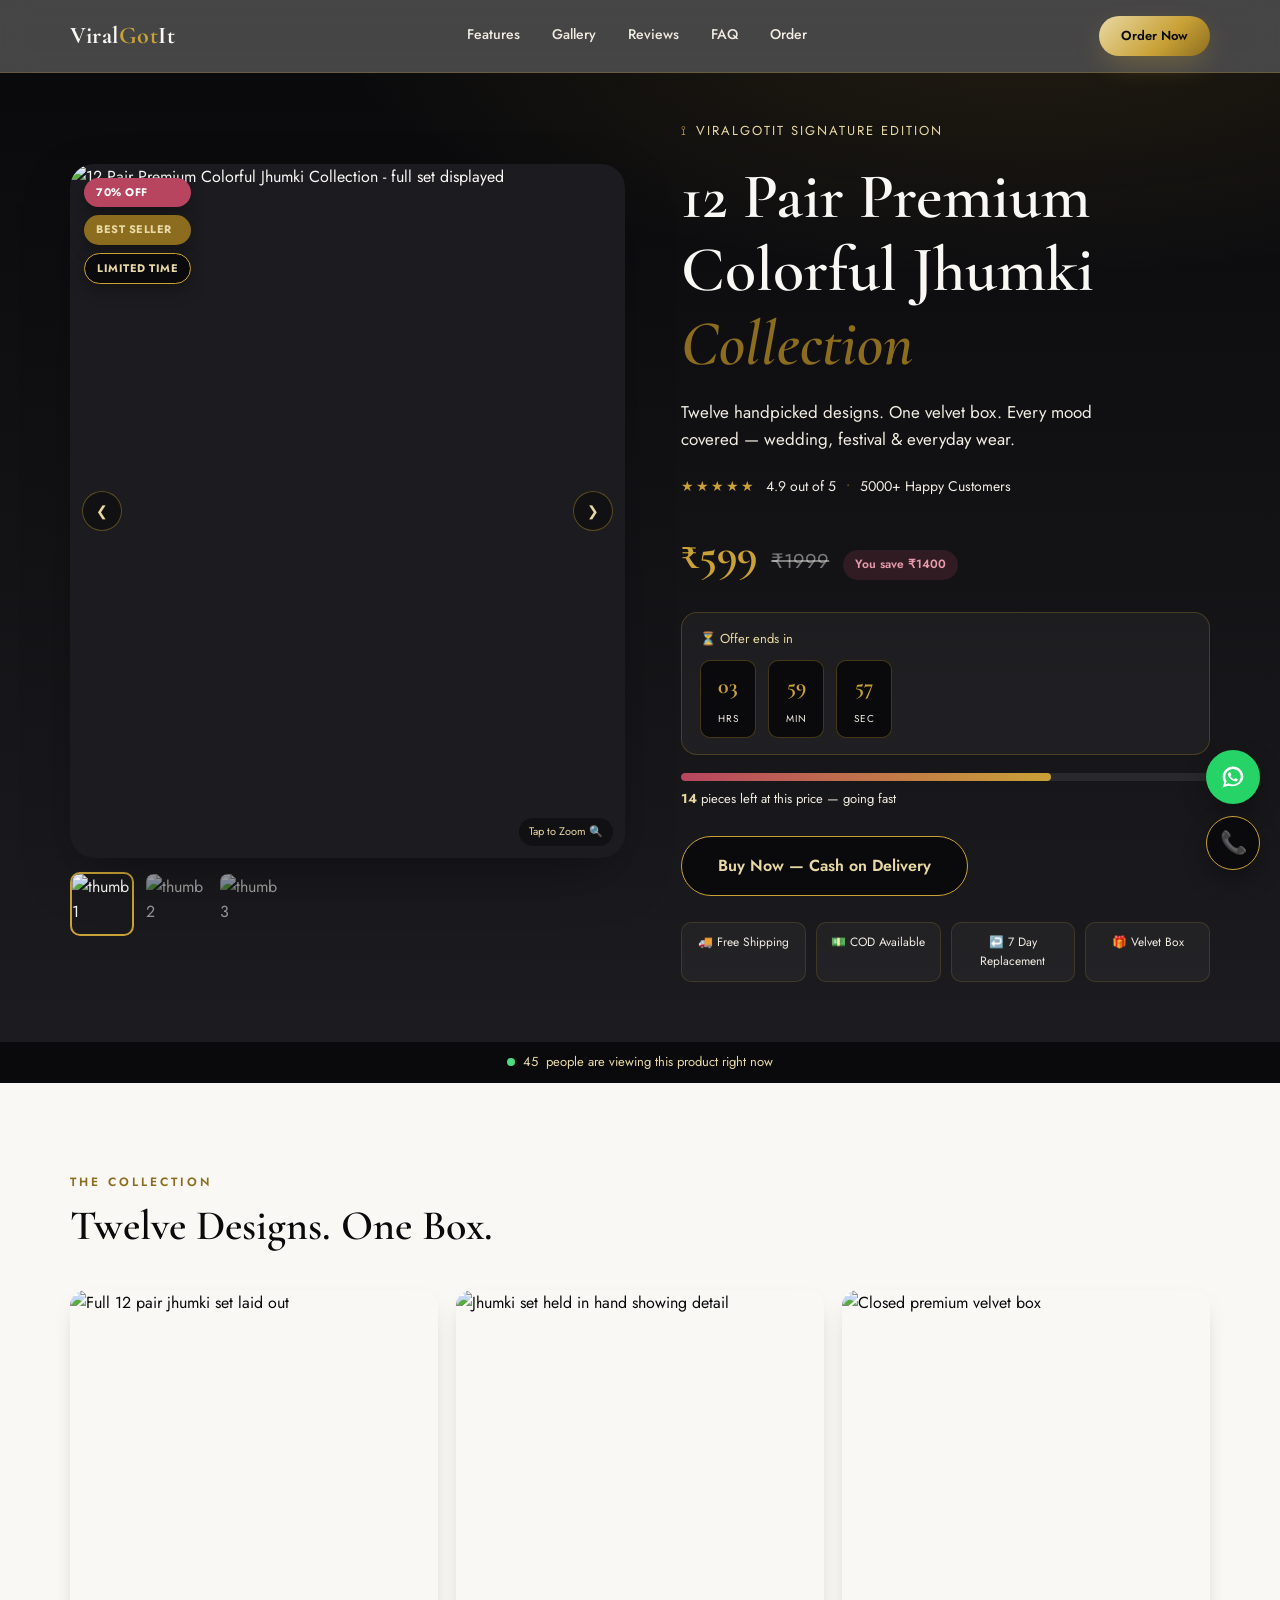
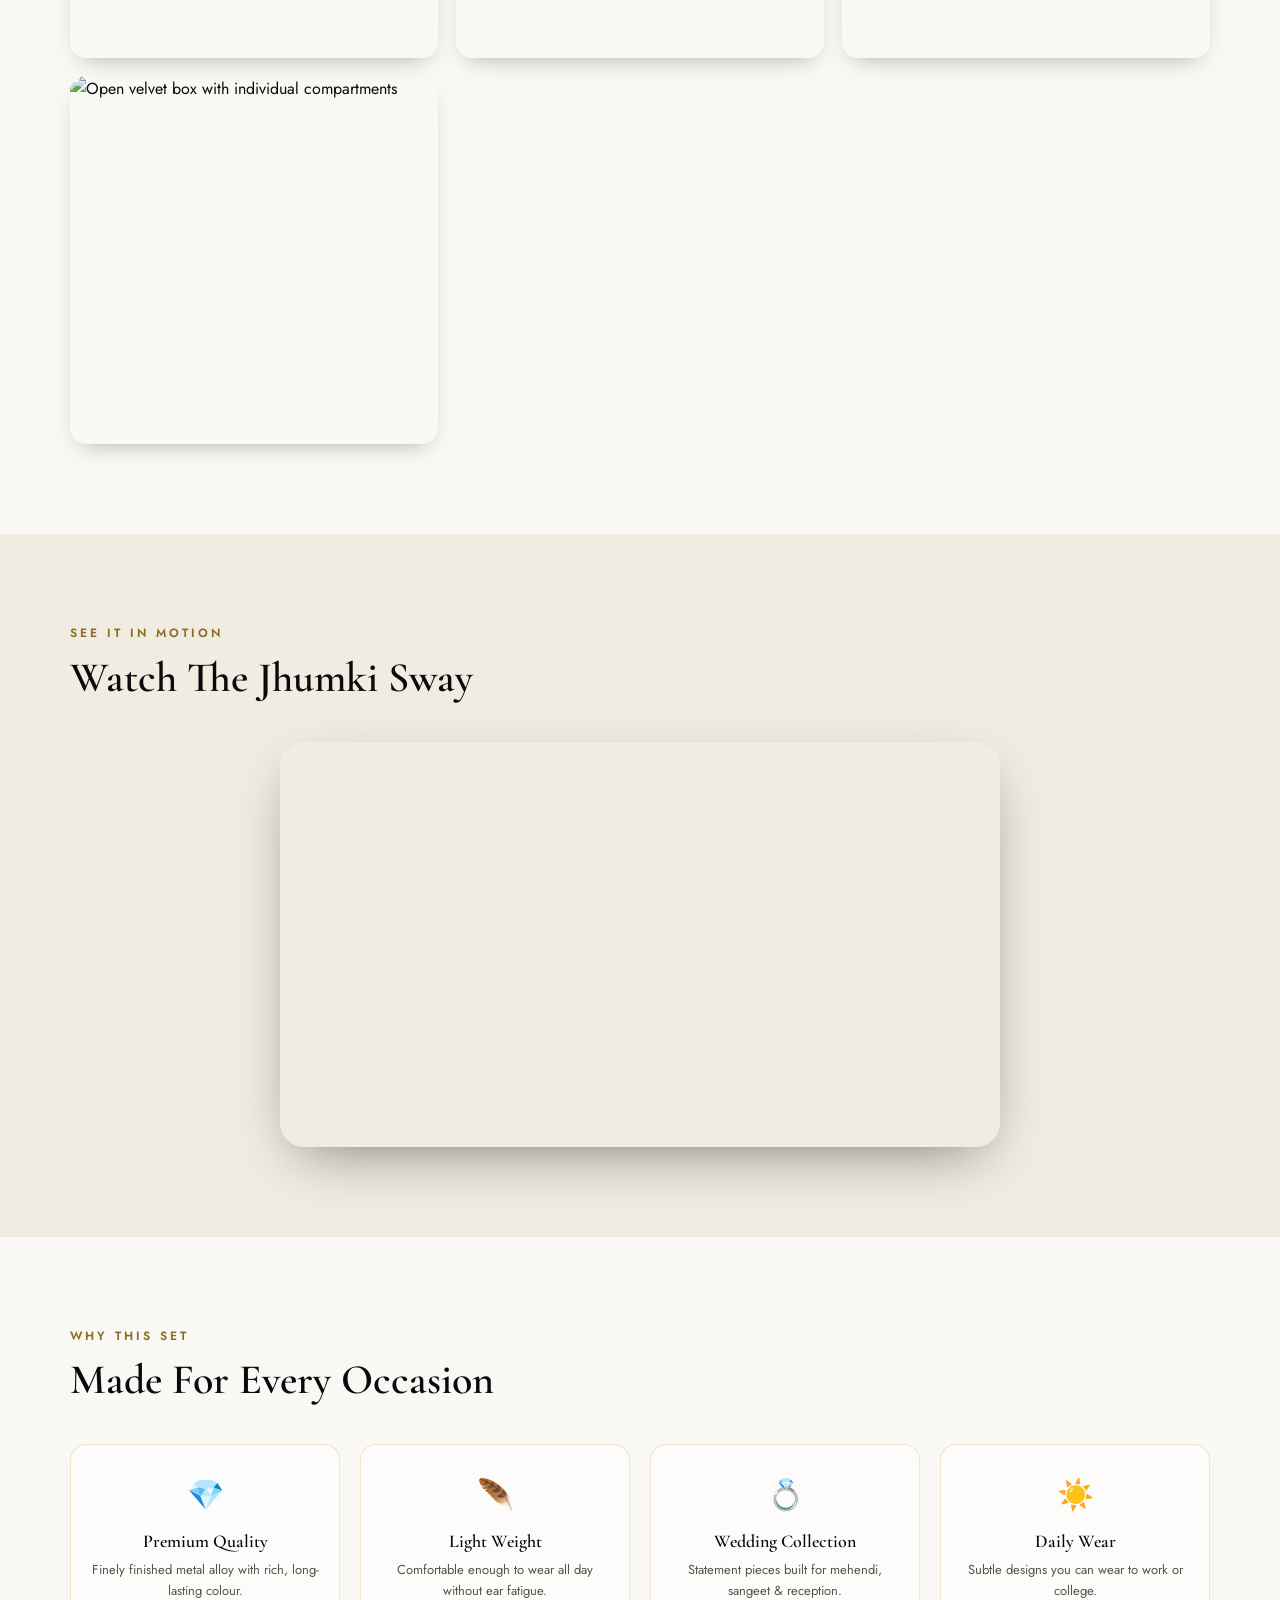
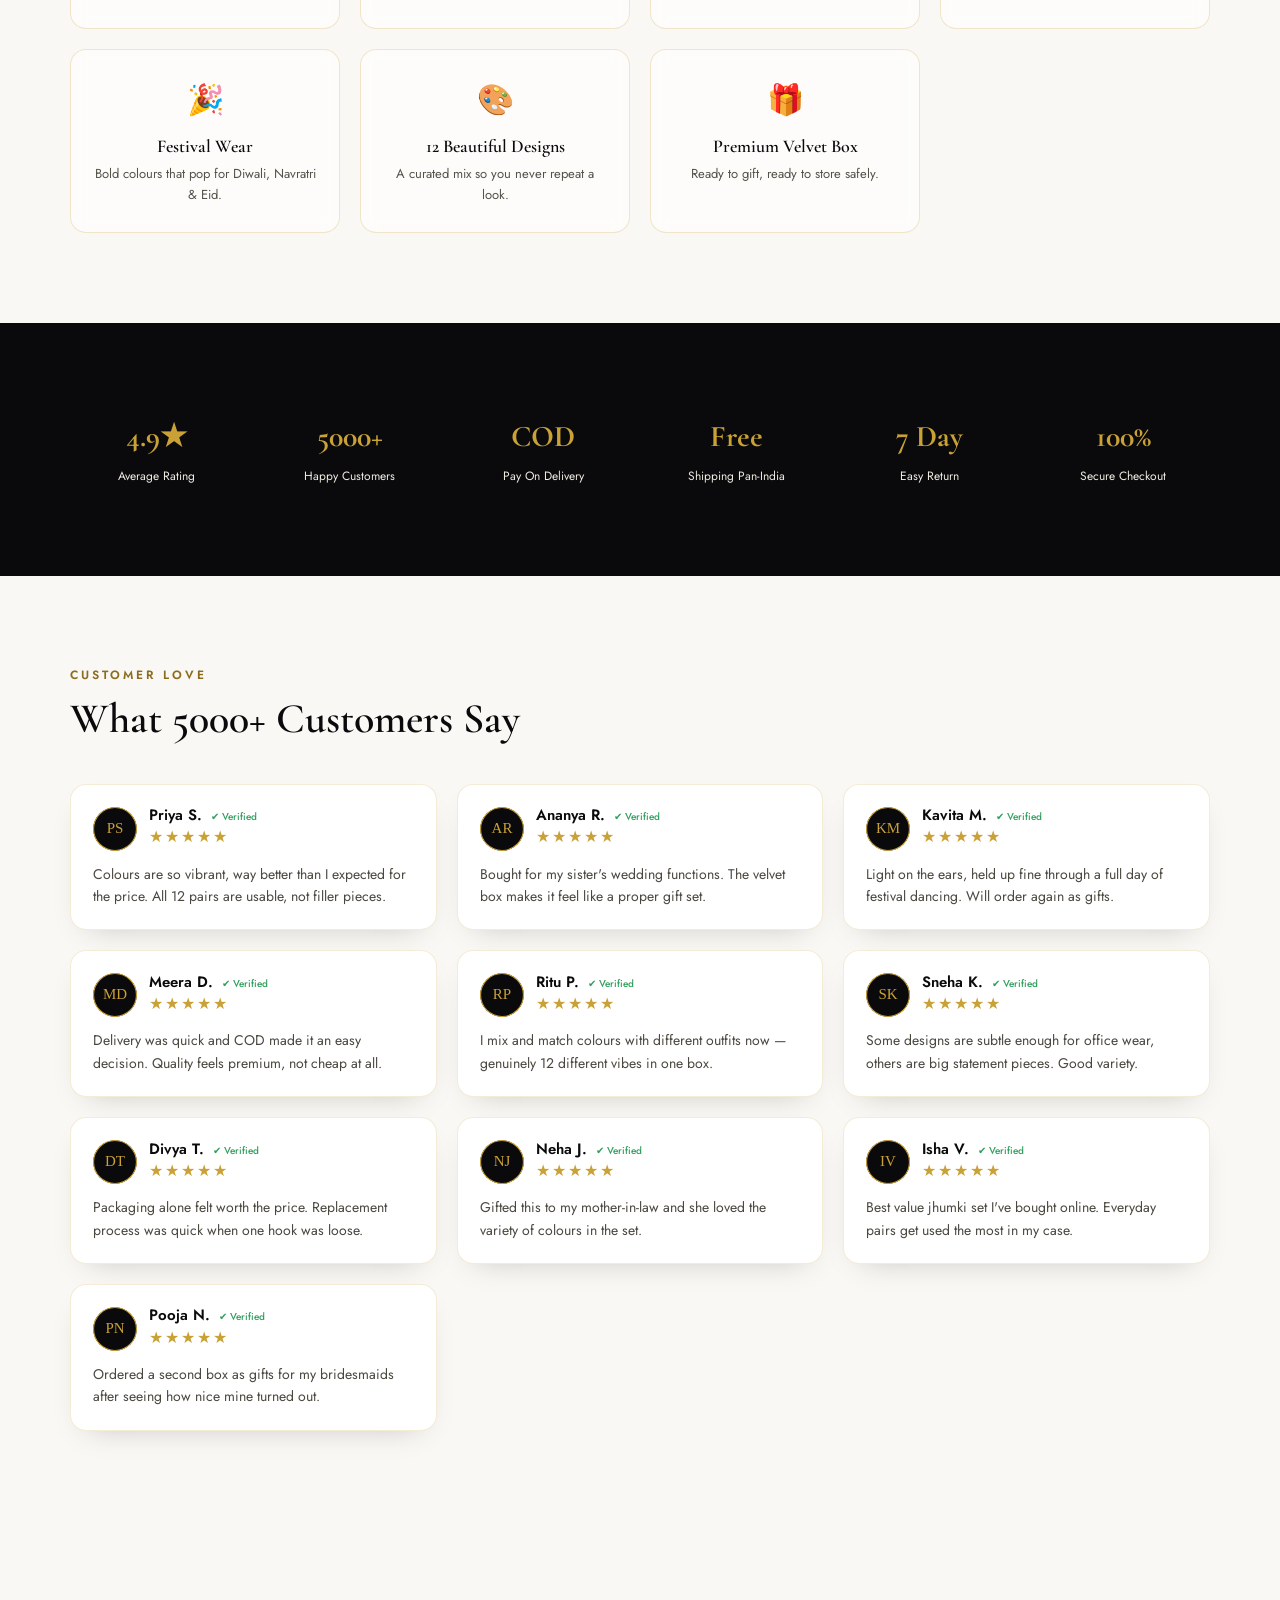
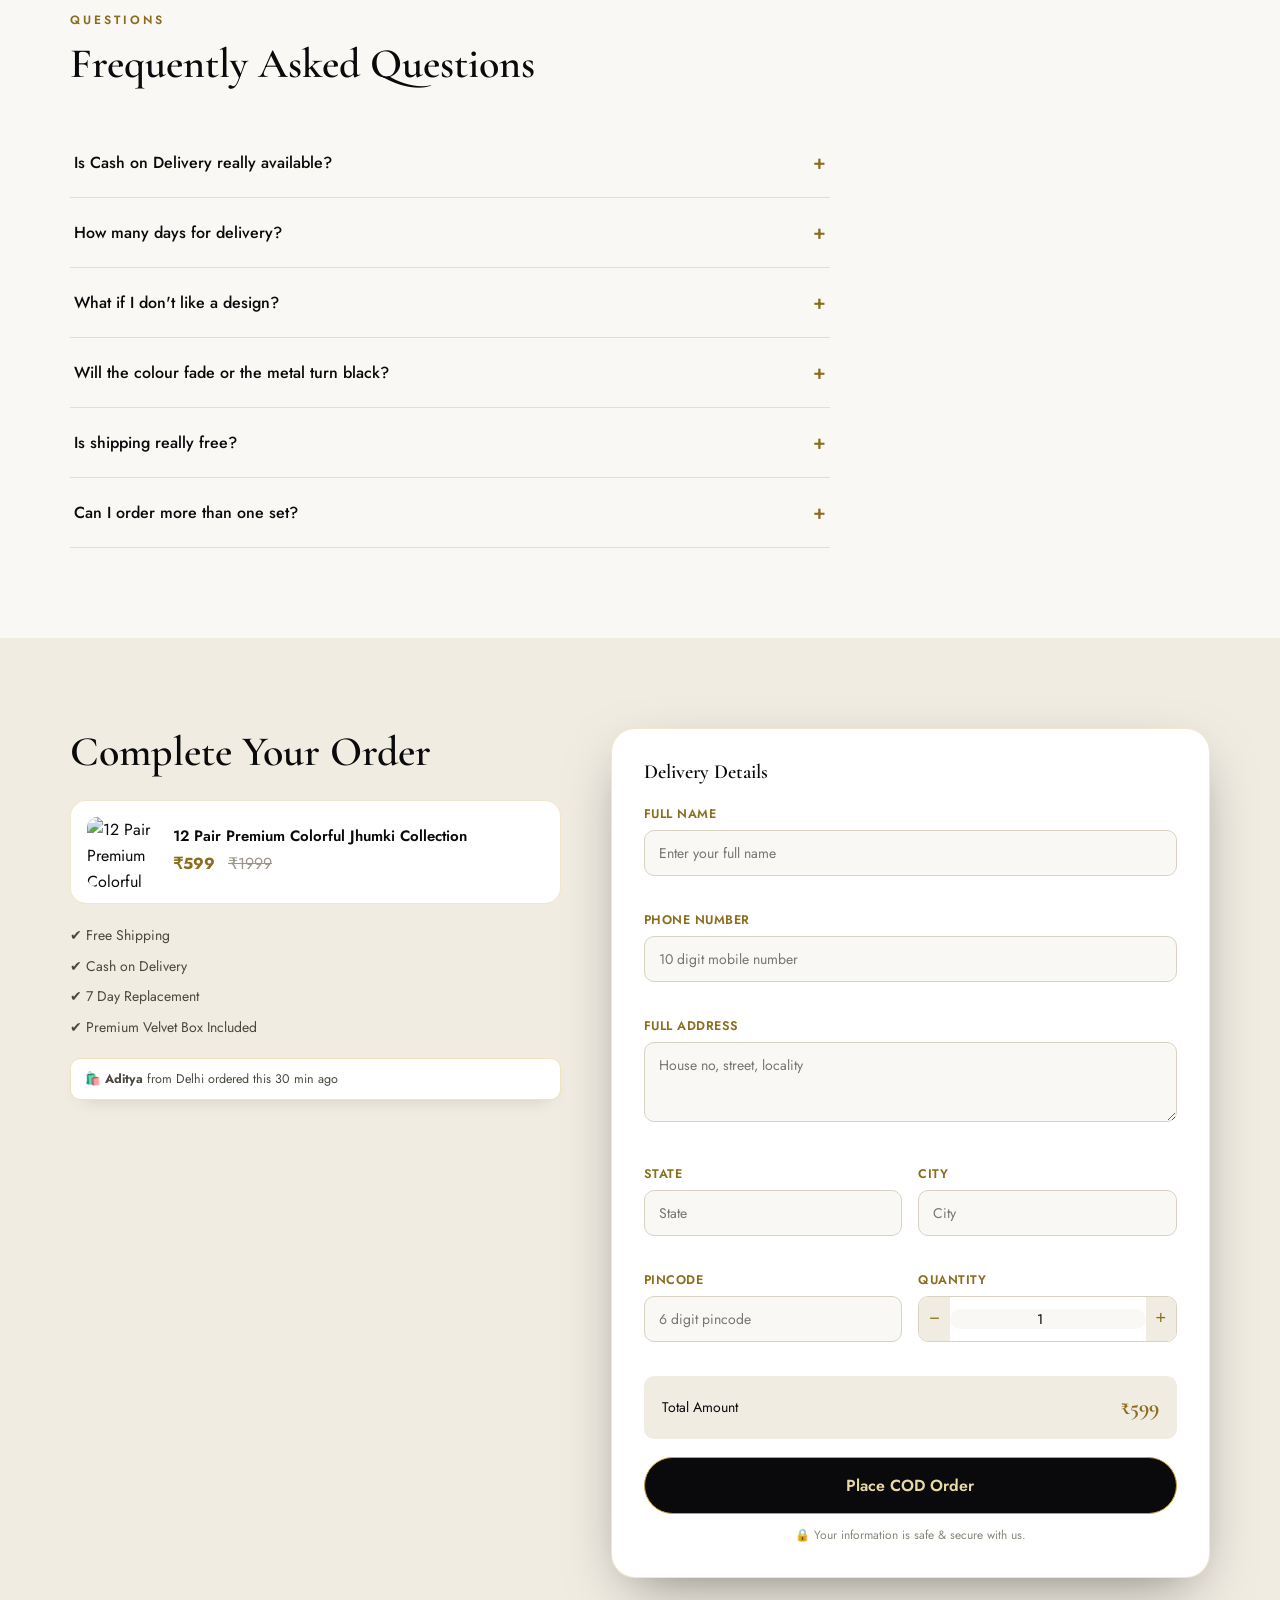
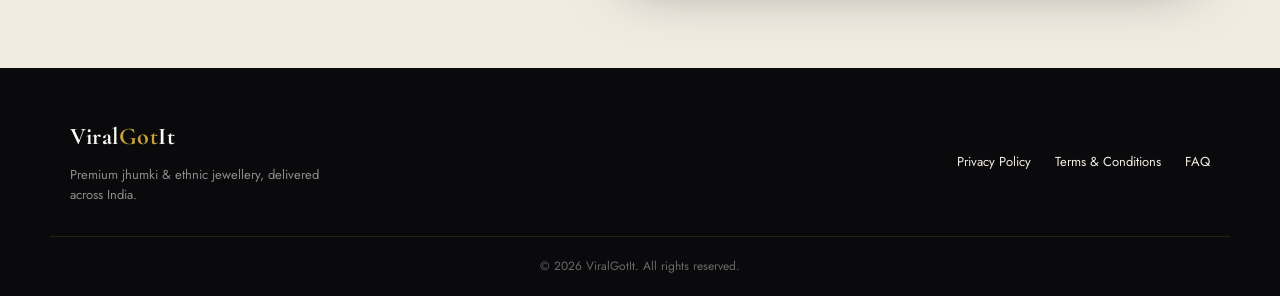
==== index.html @ ab01abed "Update index.html" ====
<!DOCTYPE html>
<html lang="en">
<head>
<meta charset="UTF-8">
<meta name="viewport" content="width=device-width, initial-scale=1.0, maximum-scale=5.0">
<title>12 Pair Premium Colorful Jhumki Collection | ViralGotIt | ₹599 Only</title>
<meta name="description" content="Get the 12 Pair Premium Colorful Jhumki Collection by ViralGotIt at ₹599 (70% OFF). Free shipping, Cash on Delivery, 7 day replacement & a premium velvet box included.">
<meta name="keywords" content="jhumki, jhumka, earrings, ethnic jewellery, ViralGotIt, colorful jhumki, wedding earrings, festival jewellery">
<meta name="author" content="ViralGotIt">
<link rel="canonical" href="https://mokamil330-stack.github.io/eraflex/">

<!-- Open Graph -->
<meta property="og:type" content="product">
<meta property="og:title" content="12 Pair Premium Colorful Jhumki Collection | ViralGotIt">
<meta property="og:description" content="70% OFF - ₹599 only. 12 beautiful designs, premium velvet box included, COD available, free shipping.">
<meta property="og:image" content="https://mokamil330-stack.github.io/eraflex/images/jhumki-4.webp">
<meta property="og:url" content="https://mokamil330-stack.github.io/eraflex/">
<meta property="og:site_name" content="ViralGotIt">

<!-- Twitter Card -->
<meta name="twitter:card" content="summary_large_image">
<meta name="twitter:title" content="12 Pair Premium Colorful Jhumki Collection | ViralGotIt">
<meta name="twitter:description" content="70% OFF - ₹599 only. 12 beautiful designs, premium velvet box included, COD available.">
<meta name="twitter:image" content="https://mokamil330-stack.github.io/eraflex/images/jhumki-4.webp">

<!-- Schema Markup -->
<script type="application/ld+json">
{
  "@context": "https://schema.org/",
  "@type": "Product",
  "name": "12 Pair Premium Colorful Jhumki Collection",
  "image": "https://mokamil330-stack.github.io/eraflex/images/jhumki-4.webp",
  "description": "12 Pair Premium Colorful Jhumki Collection by ViralGotIt. Wedding, daily & festival wear. Premium velvet box included.",
  "brand": { "@type": "Brand", "name": "ViralGotIt" },
  "offers": {
    "@type": "Offer",
    "priceCurrency": "INR",
    "price": "599",
    "availability": "https://schema.org/InStock",
    "itemCondition": "https://schema.org/NewCondition"
  },
  "aggregateRating": {
    "@type": "AggregateRating",
    "ratingValue": "4.9",
    "reviewCount": "5127"
  }
}
</script>

<link rel="preconnect" href="https://fonts.googleapis.com">
<link rel="preconnect" href="https://fonts.gstatic.com" crossorigin>
<link href="https://fonts.googleapis.com/css2?family=Cormorant+Garamond:ital,wght@0,500;0,600;0,700;1,500&family=Jost:wght@300;400;500;600;700&display=swap" rel="stylesheet">

<link rel="icon" href="data:image/svg+xml,<svg xmlns=%22http://www.w3.org/2000/svg%22 viewBox=%220 0 100 100%22><text y=%22.9em%22 font-size=%2290%22>💛</text></svg>">
<link rel="stylesheet" href="style.css">
</head>
<body>

<!-- ================= HEADER ================= -->
<header class="site-header" id="siteHeader">
  <div class="container header-inner">
    <a href="#top" class="logo">Viral<span>Got</span>It</a>
    <nav class="main-nav" id="mainNav">
      <a href="#features">Features</a>
      <a href="#gallery">Gallery</a>
      <a href="#reviews">Reviews</a>
      <a href="#faq">FAQ</a>
      <a href="#order">Order</a>
    </nav>
    <a href="#order" class="btn btn-gold header-order-btn">Order Now</a>
    <button class="nav-toggle" id="navToggle" aria-label="Toggle menu">
      <span></span><span></span><span></span>
    </button>
  </div>
</header>

<main id="top">

  <!-- ================= HERO ================= -->
  <section class="hero">
    <div class="container hero-grid">

      <div class="hero-gallery" data-aos>
        <div class="badge-stack">
          <span class="badge badge-off">70% OFF</span>
          <span class="badge badge-best">Best Seller</span>
          <span class="badge badge-limited">Limited Time</span>
        </div>

        <div class="slider" id="slider">
          <div class="slider-track" id="sliderTrack">
            <div class="slide"><img src="images/jhumki-4.webp" alt="12 Pair Premium Colorful Jhumki Collection - full set displayed" class="zoomable" loading="eager"></div>
            <div class="slide"><img src="images/jhumki-1.webp" alt="Jhumki earrings set held in hand for scale" class="zoomable" loading="lazy"></div>
            <div class="slide"><img src="images/jhumki-3.webp" alt="Jhumki collection in closed premium velvet box" class="zoomable" loading="lazy"></div>
          </div>
          <button class="slider-btn prev" id="prevBtn" aria-label="Previous image">&#10094;</button>
          <button class="slider-btn next" id="nextBtn" aria-label="Next image">&#10095;</button>
          <div class="zoom-hint">Tap to Zoom 🔍</div>
        </div>

        <div class="thumbs" id="thumbs">
          <img src="images/jhumki-4.webp" alt="thumb 1" class="thumb active" data-index="0">
          <img src="images/jhumki-1.webp" alt="thumb 2" class="thumb" data-index="1">
          <img src="images/jhumki-3.webp" alt="thumb 3" class="thumb" data-index="2">
        </div>
      </div>

      <div class="hero-info" data-aos>
        <p class="eyebrow"><span class="dangle">⟟</span> ViralGotIt Signature Edition</p>
        <h1>12 Pair Premium<br>Colorful Jhumki<br><em>Collection</em></h1>
        <p class="hero-sub">Twelve handpicked designs. One velvet box. Every mood covered — wedding, festival &amp; everyday wear.</p>

        <div class="rating-row">
          <span class="stars">★★★★★</span>
          <span>4.9 out of 5</span>
          <span class="dot">•</span>
          <span>5000+ Happy Customers</span>
        </div>

        <div class="price-row">
          <span class="price-current">₹599</span>
          <span class="price-old">₹1999</span>
          <span class="price-save">You save ₹1400</span>
        </div>

        <div class="countdown-box">
          <p>⏳ Offer ends in</p>
          <div class="countdown" id="countdown">
            <div class="c-unit"><span id="cd-h">00</span><small>Hrs</small></div>
            <div class="c-unit"><span id="cd-m">00</span><small>Min</small></div>
            <div class="c-unit"><span id="cd-s">00</span><small>Sec</small></div>
          </div>
        </div>

        <div class="stock-box">
          <div class="stock-bar"><div class="stock-fill" id="stockFill"></div></div>
          <p><strong id="stockLeft">14</strong> pieces left at this price — going fast</p>
        </div>

        <a href="#order" class="btn btn-cta pulse">Buy Now — Cash on Delivery</a>

        <div class="trust-badges">
          <div class="trust-item">🚚 Free Shipping</div>
          <div class="trust-item">💵 COD Available</div>
          <div class="trust-item">↩️ 7 Day Replacement</div>
          <div class="trust-item">🎁 Velvet Box</div>
        </div>
      </div>

    </div>
  </section>

  <!-- ================= LIVE VISITORS TICKER ================= -->
  <div class="live-ticker">
    <span class="pulse-dot"></span>
    <span id="liveVisitors">27</span> people are viewing this product right now
  </div>

  <!-- ================= GALLERY ================= -->
  <section class="section gallery-section" id="gallery">
    <div class="container">
      <p class="section-eyebrow">The Collection</p>
      <h2>Twelve Designs. One Box.</h2>
      <div class="gallery-grid" id="galleryGrid">
        <img src="images/jhumki-4.webp" alt="Full 12 pair jhumki set laid out" class="gallery-img">
        <img src="images/jhumki-1.webp" alt="Jhumki set held in hand showing detail" class="gallery-img">
        <img src="images/jhumki-3.webp" alt="Closed premium velvet box" class="gallery-img">
        <img src="images/jhumki-2.webp" alt="Open velvet box with individual compartments" class="gallery-img">
      </div>
    </div>
  </section>

  <!-- ================= LIGHTBOX ================= -->
  <div class="lightbox" id="lightbox">
    <button class="lightbox-close" id="lightboxClose">&times;</button>
    <img src="" alt="Zoomed jhumki view" id="lightboxImg">
  </div>

  <!-- ================= VIDEO ================= -->
  <section class="section video-section">
    <div class="container">
      <p class="section-eyebrow">See It In Motion</p>
      <h2>Watch The Jhumki Sway</h2>
      <div class="video-wrap">
        <iframe src="https://www.youtube.com/embed/dQw4w9WgXcQ" title="ViralGotIt Jhumki Product Video" frameborder="0" allow="accelerometer; autoplay; clipboard-write; encrypted-media; gyroscope; picture-in-picture" allowfullscreen loading="lazy"></iframe>
      </div>
    </div>
  </section>

  <!-- ================= FEATURES ================= -->
  <section class="section features-section" id="features">
    <div class="container">
      <p class="section-eyebrow">Why This Set</p>
      <h2>Made For Every Occasion</h2>
      <div class="features-grid">
        <div class="feature-card"><div class="feature-icon">💎</div><h3>Premium Quality</h3><p>Finely finished metal alloy with rich, long-lasting colour.</p></div>
        <div class="feature-card"><div class="feature-icon">🪶</div><h3>Light Weight</h3><p>Comfortable enough to wear all day without ear fatigue.</p></div>
        <div class="feature-card"><div class="feature-icon">💍</div><h3>Wedding Collection</h3><p>Statement pieces built for mehendi, sangeet &amp; reception.</p></div>
        <div class="feature-card"><div class="feature-icon">☀️</div><h3>Daily Wear</h3><p>Subtle designs you can wear to work or college.</p></div>
        <div class="feature-card"><div class="feature-icon">🎉</div><h3>Festival Wear</h3><p>Bold colours that pop for Diwali, Navratri &amp; Eid.</p></div>
        <div class="feature-card"><div class="feature-icon">🎨</div><h3>12 Beautiful Designs</h3><p>A curated mix so you never repeat a look.</p></div>
        <div class="feature-card"><div class="feature-icon">🎁</div><h3>Premium Velvet Box</h3><p>Ready to gift, ready to store safely.</p></div>
      </div>
    </div>
  </section>

  <!-- ================= WHY BUY ================= -->
  <section class="section why-buy-section">
    <div class="container why-buy-grid">
      <div class="why-item"><span>4.9★</span><p>Average Rating</p></div>
      <div class="why-item"><span>5000+</span><p>Happy Customers</p></div>
      <div class="why-item"><span>COD</span><p>Pay On Delivery</p></div>
      <div class="why-item"><span>Free</span><p>Shipping Pan-India</p></div>
      <div class="why-item"><span>7 Day</span><p>Easy Return</p></div>
      <div class="why-item"><span>100%</span><p>Secure Checkout</p></div>
    </div>
  </section>

  <!-- ================= REVIEWS ================= -->
  <section class="section reviews-section" id="reviews">
    <div class="container">
      <p class="section-eyebrow">Customer Love</p>
      <h2>What 5000+ Customers Say</h2>
      <div class="reviews-grid" id="reviewsGrid">
        <!-- Review cards injected/duplicated by JS if needed, static fallback below -->
        <div class="review-card">
          <div class="review-head">
            <img src="data:image/svg+xml,<svg xmlns=%22http://www.w3.org/2000/svg%22 viewBox=%220 0 100 100%22><circle cx=%2250%22 cy=%2250%22 r=%2250%22 fill=%22%230a0a0c%22/><circle cx=%2250%22 cy=%2250%22 r=%2249%22 fill=%22none%22 stroke=%22%23c9a136%22 stroke-width=%223%22/><text x=%2250%22 y=%2252%22 font-family=%22Georgia,serif%22 font-size=%2234%22 fill=%22%23c9a136%22 text-anchor=%22middle%22 dominant-baseline=%22middle%22>PS</text></svg>" alt="Customer Priya S." class="review-avatar">
            <div><h4>Priya S. <span class="verified">✔ Verified</span></h4><span class="stars">★★★★★</span></div>
          </div>
          <p>Colours are so vibrant, way better than I expected for the price. All 12 pairs are usable, not filler pieces.</p>
        </div>
        <div class="review-card">
          <div class="review-head">
            <img src="data:image/svg+xml,<svg xmlns=%22http://www.w3.org/2000/svg%22 viewBox=%220 0 100 100%22><circle cx=%2250%22 cy=%2250%22 r=%2250%22 fill=%22%230a0a0c%22/><circle cx=%2250%22 cy=%2250%22 r=%2249%22 fill=%22none%22 stroke=%22%23c9a136%22 stroke-width=%223%22/><text x=%2250%22 y=%2252%22 font-family=%22Georgia,serif%22 font-size=%2234%22 fill=%22%23c9a136%22 text-anchor=%22middle%22 dominant-baseline=%22middle%22>AR</text></svg>" alt="Customer Ananya R." class="review-avatar">
            <div><h4>Ananya R. <span class="verified">✔ Verified</span></h4><span class="stars">★★★★★</span></div>
          </div>
          <p>Bought for my sister's wedding functions. The velvet box makes it feel like a proper gift set.</p>
        </div>
        <div class="review-card">
          <div class="review-head">
            <img src="data:image/svg+xml,<svg xmlns=%22http://www.w3.org/2000/svg%22 viewBox=%220 0 100 100%22><circle cx=%2250%22 cy=%2250%22 r=%2250%22 fill=%22%230a0a0c%22/><circle cx=%2250%22 cy=%2250%22 r=%2249%22 fill=%22none%22 stroke=%22%23c9a136%22 stroke-width=%223%22/><text x=%2250%22 y=%2252%22 font-family=%22Georgia,serif%22 font-size=%2234%22 fill=%22%23c9a136%22 text-anchor=%22middle%22 dominant-baseline=%22middle%22>KM</text></svg>" alt="Customer Kavita M." class="review-avatar">
            <div><h4>Kavita M. <span class="verified">✔ Verified</span></h4><span class="stars">★★★★★</span></div>
          </div>
          <p>Light on the ears, held up fine through a full day of festival dancing. Will order again as gifts.</p>
        </div>
        <div class="review-card">
          <div class="review-head">
            <img src="data:image/svg+xml,<svg xmlns=%22http://www.w3.org/2000/svg%22 viewBox=%220 0 100 100%22><circle cx=%2250%22 cy=%2250%22 r=%2250%22 fill=%22%230a0a0c%22/><circle cx=%2250%22 cy=%2250%22 r=%2249%22 fill=%22none%22 stroke=%22%23c9a136%22 stroke-width=%223%22/><text x=%2250%22 y=%2252%22 font-family=%22Georgia,serif%22 font-size=%2234%22 fill=%22%23c9a136%22 text-anchor=%22middle%22 dominant-baseline=%22middle%22>MD</text></svg>" alt="Customer Meera D." class="review-avatar">
            <div><h4>Meera D. <span class="verified">✔ Verified</span></h4><span class="stars">★★★★★</span></div>
          </div>
          <p>Delivery was quick and COD made it an easy decision. Quality feels premium, not cheap at all.</p>
        </div>
        <div class="review-card">
          <div class="review-head">
            <img src="data:image/svg+xml,<svg xmlns=%22http://www.w3.org/2000/svg%22 viewBox=%220 0 100 100%22><circle cx=%2250%22 cy=%2250%22 r=%2250%22 fill=%22%230a0a0c%22/><circle cx=%2250%22 cy=%2250%22 r=%2249%22 fill=%22none%22 stroke=%22%23c9a136%22 stroke-width=%223%22/><text x=%2250%22 y=%2252%22 font-family=%22Georgia,serif%22 font-size=%2234%22 fill=%22%23c9a136%22 text-anchor=%22middle%22 dominant-baseline=%22middle%22>RP</text></svg>" alt="Customer Ritu P." class="review-avatar">
            <div><h4>Ritu P. <span class="verified">✔ Verified</span></h4><span class="stars">★★★★★</span></div>
          </div>
          <p>I mix and match colours with different outfits now — genuinely 12 different vibes in one box.</p>
        </div>
        <div class="review-card">
          <div class="review-head">
            <img src="data:image/svg+xml,<svg xmlns=%22http://www.w3.org/2000/svg%22 viewBox=%220 0 100 100%22><circle cx=%2250%22 cy=%2250%22 r=%2250%22 fill=%22%230a0a0c%22/><circle cx=%2250%22 cy=%2250%22 r=%2249%22 fill=%22none%22 stroke=%22%23c9a136%22 stroke-width=%223%22/><text x=%2250%22 y=%2252%22 font-family=%22Georgia,serif%22 font-size=%2234%22 fill=%22%23c9a136%22 text-anchor=%22middle%22 dominant-baseline=%22middle%22>SK</text></svg>" alt="Customer Sneha K." class="review-avatar">
            <div><h4>Sneha K. <span class="verified">✔ Verified</span></h4><span class="stars">★★★★★</span></div>
          </div>
          <p>Some designs are subtle enough for office wear, others are big statement pieces. Good variety.</p>
        </div>
        <div class="review-card">
          <div class="review-head">
            <img src="data:image/svg+xml,<svg xmlns=%22http://www.w3.org/2000/svg%22 viewBox=%220 0 100 100%22><circle cx=%2250%22 cy=%2250%22 r=%2250%22 fill=%22%230a0a0c%22/><circle cx=%2250%22 cy=%2250%22 r=%2249%22 fill=%22none%22 stroke=%22%23c9a136%22 stroke-width=%223%22/><text x=%2250%22 y=%2252%22 font-family=%22Georgia,serif%22 font-size=%2234%22 fill=%22%23c9a136%22 text-anchor=%22middle%22 dominant-baseline=%22middle%22>DT</text></svg>" alt="Customer Divya T." class="review-avatar">
            <div><h4>Divya T. <span class="verified">✔ Verified</span></h4><span class="stars">★★★★★</span></div>
          </div>
          <p>Packaging alone felt worth the price. Replacement process was quick when one hook was loose.</p>
        </div>
        <div class="review-card">
          <div class="review-head">
            <img src="data:image/svg+xml,<svg xmlns=%22http://www.w3.org/2000/svg%22 viewBox=%220 0 100 100%22><circle cx=%2250%22 cy=%2250%22 r=%2250%22 fill=%22%230a0a0c%22/><circle cx=%2250%22 cy=%2250%22 r=%2249%22 fill=%22none%22 stroke=%22%23c9a136%22 stroke-width=%223%22/><text x=%2250%22 y=%2252%22 font-family=%22Georgia,serif%22 font-size=%2234%22 fill=%22%23c9a136%22 text-anchor=%22middle%22 dominant-baseline=%22middle%22>NJ</text></svg>" alt="Customer Neha J." class="review-avatar">
            <div><h4>Neha J. <span class="verified">✔ Verified</span></h4><span class="stars">★★★★★</span></div>
          </div>
          <p>Gifted this to my mother-in-law and she loved the variety of colours in the set.</p>
        </div>
        <div class="review-card">
          <div class="review-head">
            <img src="data:image/svg+xml,<svg xmlns=%22http://www.w3.org/2000/svg%22 viewBox=%220 0 100 100%22><circle cx=%2250%22 cy=%2250%22 r=%2250%22 fill=%22%230a0a0c%22/><circle cx=%2250%22 cy=%2250%22 r=%2249%22 fill=%22none%22 stroke=%22%23c9a136%22 stroke-width=%223%22/><text x=%2250%22 y=%2252%22 font-family=%22Georgia,serif%22 font-size=%2234%22 fill=%22%23c9a136%22 text-anchor=%22middle%22 dominant-baseline=%22middle%22>IV</text></svg>" alt="Customer Isha V." class="review-avatar">
            <div><h4>Isha V. <span class="verified">✔ Verified</span></h4><span class="stars">★★★★★</span></div>
          </div>
          <p>Best value jhumki set I've bought online. Everyday pairs get used the most in my case.</p>
        </div>
        <div class="review-card">
          <div class="review-head">
            <img src="data:image/svg+xml,<svg xmlns=%22http://www.w3.org/2000/svg%22 viewBox=%220 0 100 100%22><circle cx=%2250%22 cy=%2250%22 r=%2250%22 fill=%22%230a0a0c%22/><circle cx=%2250%22 cy=%2250%22 r=%2249%22 fill=%22none%22 stroke=%22%23c9a136%22 stroke-width=%223%22/><text x=%2250%22 y=%2252%22 font-family=%22Georgia,serif%22 font-size=%2234%22 fill=%22%23c9a136%22 text-anchor=%22middle%22 dominant-baseline=%22middle%22>PN</text></svg>" alt="Customer Pooja N." class="review-avatar">
            <div><h4>Pooja N. <span class="verified">✔ Verified</span></h4><span class="stars">★★★★★</span></div>
          </div>
          <p>Ordered a second box as gifts for my bridesmaids after seeing how nice mine turned out.</p>
        </div>
      </div>
    </div>
  </section>

  <!-- ================= FAQ ================= -->
  <section class="section faq-section" id="faq">
    <div class="container">
      <p class="section-eyebrow">Questions</p>
      <h2>Frequently Asked Questions</h2>
      <div class="faq-list">
        <div class="faq-item">
          <button class="faq-question">Is Cash on Delivery really available? <span class="faq-icon">+</span></button>
          <div class="faq-answer"><p>Yes. You can pay in cash when your order is delivered to your doorstep, anywhere in India.</p></div>
        </div>
        <div class="faq-item">
          <button class="faq-question">How many days for delivery? <span class="faq-icon">+</span></button>
          <div class="faq-answer"><p>Orders are usually delivered within 5–7 working days, depending on your location.</p></div>
        </div>
        <div class="faq-item">
          <button class="faq-question">What if I don't like a design? <span class="faq-icon">+</span></button>
          <div class="faq-answer"><p>We offer a 7 day replacement window. If there's an issue with your set, reach out and we'll sort it out.</p></div>
        </div>
        <div class="faq-item">
          <button class="faq-question">Will the colour fade or the metal turn black? <span class="faq-icon">+</span></button>
          <div class="faq-answer"><p>The set is finished for daily wear durability. To keep it looking new, avoid direct contact with perfume and water.</p></div>
        </div>
        <div class="faq-item">
          <button class="faq-question">Is shipping really free? <span class="faq-icon">+</span></button>
          <div class="faq-answer"><p>Yes, free shipping is included on every order across India, no minimum order value required.</p></div>
        </div>
        <div class="faq-item">
          <button class="faq-question">Can I order more than one set? <span class="faq-icon">+</span></button>
          <div class="faq-answer"><p>Yes, simply increase the quantity in the order form below before submitting your order.</p></div>
        </div>
      </div>
    </div>
  </section>

  <!-- ================= ORDER FORM ================= -->
  <section class="section order-section" id="order">
    <div class="container order-grid">
      <div class="order-summary">
        <h2>Complete Your Order</h2>
        <div class="summary-card">
          <img src="images/jhumki-4.webp" alt="12 Pair Premium Colorful Jhumki Collection thumbnail">
          <div>
            <h4>12 Pair Premium Colorful Jhumki Collection</h4>
            <p class="summary-price"><span>₹599</span> <s>₹1999</s></p>
          </div>
        </div>
        <ul class="summary-points">
          <li>✔ Free Shipping</li>
          <li>✔ Cash on Delivery</li>
          <li>✔ 7 Day Replacement</li>
          <li>✔ Premium Velvet Box Included</li>
        </ul>
        <div class="recent-order-inline" id="recentOrderPopup"></div>
      </div>

      <form class="order-form" id="orderForm" novalidate>
        <h3>Delivery Details</h3>

        <div class="form-row">
          <label for="name">Full Name</label>
          <input type="text" id="name" name="name" placeholder="Enter your full name" required>
          <span class="error-msg" id="err-name"></span>
        </div>

        <div class="form-row">
          <label for="phone">Phone Number</label>
          <input type="tel" id="phone" name="phone" placeholder="10 digit mobile number" required maxlength="10">
          <span class="error-msg" id="err-phone"></span>
        </div>

        <div class="form-row">
          <label for="address">Full Address</label>
          <textarea id="address" name="address" placeholder="House no, street, locality" required></textarea>
          <span class="error-msg" id="err-address"></span>
        </div>

        <div class="form-grid">
          <div class="form-row">
            <label for="state">State</label>
            <input type="text" id="state" name="state" placeholder="State" required>
            <span class="error-msg" id="err-state"></span>
          </div>
          <div class="form-row">
            <label for="city">City</label>
            <input type="text" id="city" name="city" placeholder="City" required>
            <span class="error-msg" id="err-city"></span>
          </div>
        </div>

        <div class="form-grid">
          <div class="form-row">
            <label for="pincode">Pincode</label>
            <input type="text" id="pincode" name="pincode" placeholder="6 digit pincode" required maxlength="6">
            <span class="error-msg" id="err-pincode"></span>
          </div>
          <div class="form-row">
            <label for="quantity">Quantity</label>
            <div class="qty-selector">
              <button type="button" id="qtyMinus" aria-label="Decrease quantity">−</button>
              <input type="number" id="quantity" name="quantity" value="1" min="1" max="10" readonly>
              <button type="button" id="qtyPlus" aria-label="Increase quantity">+</button>
            </div>
          </div>
        </div>

        <div class="order-total">
          <span>Total Amount</span>
          <strong id="totalAmount">₹599</strong>
        </div>

        <button type="submit" class="btn btn-cta full-width">Place COD Order</button>
        <p class="form-note">🔒 Your information is safe &amp; secure with us.</p>
      </form>
    </div>
  </section>

</main>

<!-- ================= FOOTER ================= -->
<footer class="site-footer">
  <div class="container footer-inner">
    <div class="footer-brand">
      <a href="#top" class="logo">Viral<span>Got</span>It</a>
      <p>Premium jhumki &amp; ethnic jewellery, delivered across India.</p>
    </div>
    <div class="footer-links">
      <a href="#privacy" id="privacyLink">Privacy Policy</a>
      <a href="#terms" id="termsLink">Terms &amp; Conditions</a>
      <a href="#faq">FAQ</a>
    </div>
  </div>
  <div class="container footer-bottom">
    <p>&copy; <span id="year"></span> ViralGotIt. All rights reserved.</p>
  </div>
</footer>

<!-- ================= POLICY MODAL ================= -->
<div class="modal" id="policyModal">
  <div class="modal-box">
    <button class="modal-close" id="modalClose">&times;</button>
    <div id="modalContent"></div>
  </div>
</div>

<!-- ================= FLOATING BUTTONS ================= -->
<a href="https://wa.me/919999999999" class="float-btn float-whatsapp" target="_blank" rel="noopener" aria-label="Chat on WhatsApp">
  <svg viewBox="0 0 32 32" width="26" height="26"><path fill="#fff" d="M16 3C9 3 3.3 8.6 3.3 15.5c0 2.6.7 5 2 7.1L3 29l6.6-2.2c2 .1 3.9.6 5.4.6C23 27.4 28.7 21.8 28.7 15.5 28.7 8.6 23 3 16 3zm0 22.3c-1.7 0-3.4-.5-4.9-1.3l-.3-.2-3.9 1.3 1.3-3.8-.2-.3c-1-1.6-1.5-3.4-1.5-5.3C6.5 10.5 10.7 6 16 6s9.5 4.5 9.5 9.5S21.3 25.3 16 25.3zm5.3-7.1c-.3-.2-1.7-.9-2-1-.3-.1-.5-.2-.7.2s-.8 1-.9 1.2c-.2.2-.3.2-.6.1-.3-.2-1.3-.5-2.4-1.5-.9-.8-1.5-1.8-1.7-2.1-.2-.3 0-.5.1-.6.1-.1.3-.3.4-.5.1-.2.2-.3.3-.5.1-.2 0-.4 0-.5s-.7-1.6-.9-2.2c-.2-.5-.5-.5-.7-.5h-.6c-.2 0-.5.1-.8.4-.3.3-1 1-1 2.4s1.1 2.8 1.2 3c.1.2 2.1 3.2 5.1 4.5.7.3 1.3.5 1.7.6.7.2 1.4.2 1.9.1.6-.1 1.7-.7 1.9-1.3.2-.6.2-1.2.2-1.3-.1-.1-.3-.2-.6-.3z"/></svg>
</a>
<a href="tel:+919999999999" class="float-btn float-call" aria-label="Call Now">📞</a>

<!-- ================= STICKY BOTTOM BUY BUTTON ================= -->
<div class="sticky-buy" id="stickyBuy">
  <div class="sticky-buy-info">
    <strong>₹599</strong> <s>₹1999</s>
  </div>
  <a href="#order" class="btn btn-cta">Buy Now</a>
</div>

<script src="script.js"></script>
</body>
</html>
---- style.css ----
/* =========================================================
   ViralGotIt — 12 Pair Premium Colorful Jhumki Collection
   Design tokens: Ink / Paper / Gold, Cormorant Garamond + Jost
   Signature element: the "dangle" — a swinging jhumki motif
   used as a divider/marker throughout the page.
   ========================================================= */

:root {
  --ink: #0a0a0c;
  --ink-soft: #1c1b1f;
  --paper: #faf8f4;
  --paper-soft: #f1ece2;
  --gold: #c9a136;
  --gold-light: #e8d9a4;
  --gold-deep: #8c6d1f;
  --rose: #b8455f;

  --font-display: "Cormorant Garamond", Georgia, serif;
  --font-body: "Jost", -apple-system, BlinkMacSystemFont, sans-serif;

  --radius-lg: 24px;
  --radius-md: 16px;
  --radius-sm: 10px;

  --shadow-soft: 0 20px 60px -20px rgba(0, 0, 0, 0.5);
  --shadow-gold: 0 10px 30px -8px rgba(201, 161, 54, 0.45);

  --container-w: 1180px;
}

@media (prefers-reduced-motion: reduce) {
  *, *::before, *::after {
    animation-duration: 0.001ms !important;
    animation-iteration-count: 1 !important;
    transition-duration: 0.001ms !important;
    scroll-behavior: auto !important;
  }
}

* { box-sizing: border-box; margin: 0; padding: 0; }

html { scroll-behavior: smooth; }

body {
  background: var(--paper);
  color: var(--ink);
  font-family: var(--font-body);
  font-size: 16px;
  line-height: 1.6;
  -webkit-font-smoothing: antialiased;
  overflow-x: hidden;
}

img { max-width: 100%; display: block; }

a { text-decoration: none; color: inherit; }

.container {
  width: 100%;
  max-width: var(--container-w);
  margin: 0 auto;
  padding: 0 20px;
}

h1, h2, h3, h4 {
  font-family: var(--font-display);
  font-weight: 600;
  color: var(--ink);
  line-height: 1.15;
}

em { font-style: italic; color: var(--gold-deep); }

.section { padding: 90px 0; }
.section-eyebrow {
  font-family: var(--font-body);
  text-transform: uppercase;
  letter-spacing: 3px;
  font-size: 12px;
  font-weight: 600;
  color: var(--gold-deep);
  margin-bottom: 10px;
}
.section h2 {
  font-size: clamp(28px, 4vw, 42px);
  margin-bottom: 40px;
}

:focus-visible {
  outline: 2px solid var(--gold);
  outline-offset: 3px;
}

/* ============ BUTTONS ============ */
.btn {
  display: inline-flex;
  align-items: center;
  justify-content: center;
  gap: 8px;
  padding: 14px 30px;
  border-radius: 100px;
  font-family: var(--font-body);
  font-weight: 600;
  font-size: 15px;
  border: none;
  cursor: pointer;
  transition: transform 0.25s ease, box-shadow 0.25s ease;
}
.btn-gold {
  background: linear-gradient(135deg, var(--gold-light), var(--gold) 60%, var(--gold-deep));
  color: var(--ink);
  box-shadow: var(--shadow-gold);
}
.btn-gold:hover { transform: translateY(-2px); box-shadow: 0 14px 34px -8px rgba(201,161,54,0.6); }

.btn-cta {
  background: var(--ink);
  color: var(--gold-light);
  border: 1px solid var(--gold);
  padding: 16px 36px;
  font-size: 16px;
  width: max-content;
}
.btn-cta:hover { background: var(--gold); color: var(--ink); transform: translateY(-2px); }
.full-width { width: 100%; }

.pulse { animation: pulse 2.4s ease-in-out infinite; }
@keyframes pulse {
  0%, 100% { box-shadow: 0 0 0 0 rgba(201,161,54,0.5); }
  50% { box-shadow: 0 0 0 12px rgba(201,161,54,0); }
}

/* ============ HEADER ============ */
.site-header {
  position: sticky;
  top: 0;
  z-index: 500;
  background: rgba(10, 10, 12, 0.75);
  backdrop-filter: blur(14px) saturate(140%);
  -webkit-backdrop-filter: blur(14px) saturate(140%);
  border-bottom: 1px solid rgba(201, 161, 54, 0.25);
  transition: transform 0.3s ease;
}
.site-header.hide { transform: translateY(-100%); }

.header-inner {
  display: flex;
  align-items: center;
  justify-content: space-between;
  height: 72px;
}

.logo {
  font-family: var(--font-display);
  font-size: 24px;
  font-weight: 700;
  color: var(--paper);
  letter-spacing: 0.5px;
}
.logo span { color: var(--gold); }

.main-nav { display: flex; gap: 32px; }
.main-nav a {
  color: var(--paper-soft);
  font-size: 14px;
  font-weight: 500;
  position: relative;
  padding-bottom: 4px;
}
.main-nav a::after {
  content: "";
  position: absolute;
  bottom: 0; left: 0;
  height: 1px; width: 0;
  background: var(--gold);
  transition: width 0.25s ease;
}
.main-nav a:hover::after { width: 100%; }

.header-order-btn { padding: 10px 22px; font-size: 13px; }

.nav-toggle {
  display: none;
  flex-direction: column;
  gap: 5px;
  background: none;
  border: none;
  cursor: pointer;
  padding: 8px;
}
.nav-toggle span { width: 24px; height: 2px; background: var(--gold-light); border-radius: 2px; }

/* ============ HERO ============ */
.hero {
  background:
    radial-gradient(1200px 500px at 80% -10%, rgba(201,161,54,0.15), transparent 60%),
    linear-gradient(180deg, var(--ink) 0%, var(--ink-soft) 100%);
  padding: 48px 0 60px;
  color: var(--paper);
}

.hero-grid {
  display: grid;
  grid-template-columns: 1.05fr 1fr;
  gap: 56px;
  align-items: center;
}

/* --- Gallery / slider --- */
.hero-gallery { position: relative; }

.badge-stack {
  position: absolute;
  top: 14px; left: 14px;
  z-index: 20;
  display: flex;
  flex-direction: column;
  gap: 8px;
}
.badge {
  font-size: 11px;
  font-weight: 700;
  text-transform: uppercase;
  letter-spacing: 0.5px;
  padding: 6px 12px;
  border-radius: 100px;
  color: #fff;
  box-shadow: 0 6px 16px rgba(0,0,0,0.3);
}
.badge-off { background: var(--rose); }
.badge-best { background: var(--gold-deep); color: var(--gold-light); }
.badge-limited { background: var(--ink); border: 1px solid var(--gold); color: var(--gold-light); }

.slider {
  position: relative;
  border-radius: var(--radius-lg);
  overflow: hidden;
  box-shadow: var(--shadow-soft);
  aspect-ratio: 4 / 5;
  background: var(--ink-soft);
  touch-action: pan-y;
}
.slider-track {
  display: flex;
  height: 100%;
  transition: transform 0.45s cubic-bezier(.65,0,.35,1);
}
.slide {
  min-width: 100%;
  height: 100%;
  overflow: hidden;
  cursor: zoom-in;
}
.slide img {
  width: 100%; height: 100%;
  object-fit: cover;
  transition: transform 0.4s ease;
}
.slide img.zoomed { transform: scale(1.6); cursor: zoom-out; }

.slider-btn {
  position: absolute;
  top: 50%;
  transform: translateY(-50%);
  background: rgba(10,10,12,0.55);
  color: var(--gold-light);
  border: 1px solid rgba(201,161,54,0.4);
  width: 40px; height: 40px;
  border-radius: 50%;
  cursor: pointer;
  z-index: 15;
  font-size: 14px;
  backdrop-filter: blur(6px);
  transition: background 0.2s ease;
}
.slider-btn:hover { background: var(--gold); color: var(--ink); }
.slider-btn.prev { left: 12px; }
.slider-btn.next { right: 12px; }

.zoom-hint {
  position: absolute;
  bottom: 12px; right: 12px;
  font-size: 11px;
  background: rgba(10,10,12,0.6);
  padding: 5px 10px;
  border-radius: 100px;
  z-index: 15;
  color: var(--gold-light);
}

.thumbs {
  display: flex;
  gap: 10px;
  margin-top: 14px;
  overflow-x: auto;
  padding-bottom: 4px;
}
.thumb {
  width: 64px; height: 64px;
  object-fit: cover;
  border-radius: var(--radius-sm);
  cursor: pointer;
  opacity: 0.55;
  border: 2px solid transparent;
  transition: opacity 0.2s ease, border-color 0.2s ease;
  flex-shrink: 0;
}
.thumb:hover { opacity: 0.85; }
.thumb.active { opacity: 1; border-color: var(--gold); }

/* --- Hero info --- */
.eyebrow {
  display: flex; align-items: center; gap: 8px;
  color: var(--gold-light);
  font-size: 13px;
  letter-spacing: 2px;
  text-transform: uppercase;
  margin-bottom: 18px;
}
.dangle {
  display: inline-block;
  color: var(--gold);
  transform-origin: top center;
  animation: swing 3.2s ease-in-out infinite;
}
@keyframes swing {
  0%, 100% { transform: rotate(-8deg); }
  50% { transform: rotate(8deg); }
}

.hero-info h1 {
  color: var(--paper);
  font-size: clamp(38px, 5.5vw, 64px);
  margin-bottom: 18px;
}

.hero-sub {
  color: var(--paper-soft);
  font-size: 17px;
  max-width: 460px;
  margin-bottom: 22px;
}

.rating-row {
  display: flex;
  align-items: center;
  gap: 10px;
  font-size: 14px;
  color: var(--paper-soft);
  margin-bottom: 22px;
}
.stars { color: var(--gold); letter-spacing: 2px; }
.dot { color: var(--gold-deep); }

.price-row {
  display: flex;
  align-items: baseline;
  gap: 14px;
  margin-bottom: 22px;
  flex-wrap: wrap;
}
.price-current {
  font-family: var(--font-display);
  font-size: 44px;
  font-weight: 700;
  color: var(--gold);
}
.price-old {
  font-size: 20px;
  color: rgba(250,248,244,0.45);
  text-decoration: line-through;
}
.price-save {
  font-size: 12px;
  background: rgba(184,69,95,0.18);
  color: #e79bab;
  padding: 5px 12px;
  border-radius: 100px;
  font-weight: 600;
}

.countdown-box {
  background: rgba(255,255,255,0.04);
  border: 1px solid rgba(201,161,54,0.25);
  border-radius: var(--radius-md);
  padding: 16px 18px;
  margin-bottom: 18px;
}
.countdown-box p { font-size: 13px; color: var(--gold-light); margin-bottom: 10px; }
.countdown { display: flex; gap: 12px; }
.c-unit {
  background: var(--ink);
  border: 1px solid rgba(201,161,54,0.3);
  border-radius: var(--radius-sm);
  padding: 8px 14px;
  text-align: center;
  min-width: 56px;
}
.c-unit span { display: block; font-family: var(--font-display); font-size: 22px; color: var(--gold); font-weight: 700; }
.c-unit small { font-size: 10px; color: var(--paper-soft); text-transform: uppercase; letter-spacing: 1px; }

.stock-box { margin-bottom: 26px; }
.stock-bar {
  height: 8px;
  border-radius: 100px;
  background: rgba(255,255,255,0.08);
  overflow: hidden;
  margin-bottom: 8px;
}
.stock-fill {
  height: 100%;
  width: 70%;
  background: linear-gradient(90deg, var(--rose), var(--gold));
  border-radius: 100px;
  transition: width 0.6s ease;
}
.stock-box p { font-size: 13px; color: var(--paper-soft); }
.stock-box strong { color: var(--gold-light); }

.trust-badges {
  display: grid;
  grid-template-columns: repeat(4, 1fr);
  gap: 10px;
  margin-top: 26px;
}
.trust-item {
  background: rgba(255,255,255,0.04);
  border: 1px solid rgba(201,161,54,0.18);
  border-radius: var(--radius-sm);
  padding: 10px 8px;
  font-size: 12px;
  text-align: center;
  color: var(--paper-soft);
}

/* ============ LIVE TICKER ============ */
.live-ticker {
  background: var(--ink);
  color: var(--gold-light);
  text-align: center;
  font-size: 13px;
  padding: 10px 16px;
  display: flex;
  justify-content: center;
  align-items: center;
  gap: 8px;
}
.pulse-dot {
  width: 8px; height: 8px;
  background: #4ade80;
  border-radius: 50%;
  animation: dotpulse 1.6s ease-in-out infinite;
}
@keyframes dotpulse {
  0%, 100% { box-shadow: 0 0 0 0 rgba(74,222,128,0.6); }
  50% { box-shadow: 0 0 0 6px rgba(74,222,128,0); }
}

/* ============ GALLERY SECTION ============ */
.gallery-grid {
  display: grid;
  grid-template-columns: repeat(3, 1fr);
  gap: 18px;
}
.gallery-img {
  width: 100%;
  aspect-ratio: 1/1;
  object-fit: cover;
  border-radius: var(--radius-md);
  cursor: pointer;
  transition: transform 0.35s ease, box-shadow 0.35s ease;
  box-shadow: 0 10px 24px -12px rgba(0,0,0,0.35);
}
.gallery-img:hover { transform: scale(1.04); box-shadow: var(--shadow-gold); }

.lightbox {
  position: fixed;
  inset: 0;
  background: rgba(10,10,12,0.92);
  display: none;
  align-items: center;
  justify-content: center;
  z-index: 1000;
  padding: 30px;
}
.lightbox.active { display: flex; }
.lightbox img {
  max-width: 90vw;
  max-height: 85vh;
  border-radius: var(--radius-md);
  box-shadow: 0 30px 80px rgba(0,0,0,0.6);
}
.lightbox-close {
  position: absolute;
  top: 24px; right: 30px;
  background: none;
  border: none;
  color: var(--gold-light);
  font-size: 36px;
  cursor: pointer;
}

/* ============ VIDEO ============ */
.video-section { background: var(--paper-soft); }
.video-wrap {
  position: relative;
  width: 100%;
  max-width: 720px;
  margin: 0 auto;
  aspect-ratio: 16/9;
  border-radius: var(--radius-lg);
  overflow: hidden;
  box-shadow: var(--shadow-soft);
}
.video-wrap iframe {
  width: 100%; height: 100%; border: 0;
}

/* ============ FEATURES ============ */
.features-grid {
  display: grid;
  grid-template-columns: repeat(4, 1fr);
  gap: 20px;
}
.feature-card {
  background: rgba(255,255,255,0.6);
  border: 1px solid rgba(201,161,54,0.25);
  backdrop-filter: blur(8px);
  border-radius: var(--radius-md);
  padding: 26px 20px;
  text-align: center;
  transition: transform 0.3s ease, box-shadow 0.3s ease;
}
.feature-card:hover { transform: translateY(-6px); box-shadow: var(--shadow-gold); }
.feature-icon { font-size: 30px; margin-bottom: 12px; }
.feature-card h3 { font-size: 18px; margin-bottom: 8px; }
.feature-card p { font-size: 13px; color: #55524a; }

/* ============ WHY BUY ============ */
.why-buy-section {
  background: var(--ink);
  color: var(--paper);
}
.why-buy-grid {
  display: grid;
  grid-template-columns: repeat(6, 1fr);
  gap: 20px;
  text-align: center;
}
.why-item span {
  display: block;
  font-family: var(--font-display);
  font-size: 30px;
  color: var(--gold);
  font-weight: 700;
  margin-bottom: 6px;
}
.why-item p { font-size: 12px; color: var(--paper-soft); }

/* ============ REVIEWS ============ */
.reviews-grid {
  display: grid;
  grid-template-columns: repeat(3, 1fr);
  gap: 20px;
}
.review-card {
  background: #fff;
  border: 1px solid rgba(201,161,54,0.2);
  border-radius: var(--radius-md);
  padding: 22px;
  box-shadow: 0 12px 30px -18px rgba(0,0,0,0.25);
}
.review-head { display: flex; align-items: center; gap: 12px; margin-bottom: 12px; }
.review-avatar { width: 44px; height: 44px; border-radius: 50%; object-fit: cover; }
.review-head h4 { font-size: 15px; font-family: var(--font-body); font-weight: 600; }
.verified { font-size: 10px; color: #2f9e5c; font-weight: 500; margin-left: 4px; }
.review-card p { font-size: 14px; color: #4a473f; }

/* ============ FAQ ============ */
.faq-list { max-width: 760px; }
.faq-item {
  border-bottom: 1px solid rgba(201,161,54,0.3);
}
.faq-question {
  width: 100%;
  background: none;
  border: none;
  text-align: left;
  padding: 20px 4px;
  font-family: var(--font-body);
  font-size: 16px;
  font-weight: 500;
  display: flex;
  justify-content: space-between;
  align-items: center;
  cursor: pointer;
  color: var(--ink);
}
.faq-icon { color: var(--gold-deep); font-size: 20px; transition: transform 0.25s ease; }
.faq-item.open .faq-icon { transform: rotate(45deg); }
.faq-answer {
  max-height: 0;
  overflow: hidden;
  transition: max-height 0.35s ease, padding 0.35s ease;
  font-size: 14px;
  color: #55524a;
  padding: 0 4px;
}
.faq-item.open .faq-answer { max-height: 200px; padding: 0 4px 20px; }

/* ============ ORDER FORM ============ */
.order-section { background: var(--paper-soft); }
.order-grid {
  display: grid;
  grid-template-columns: 0.9fr 1.1fr;
  gap: 50px;
  align-items: start;
}
.order-summary h2 { margin-bottom: 24px; }
.summary-card {
  display: flex;
  gap: 16px;
  align-items: center;
  background: #fff;
  border: 1px solid rgba(201,161,54,0.25);
  border-radius: var(--radius-md);
  padding: 16px;
  margin-bottom: 20px;
}
.summary-card img { width: 70px; height: 70px; object-fit: cover; border-radius: var(--radius-sm); }
.summary-card h4 { font-size: 15px; font-family: var(--font-body); font-weight: 600; margin-bottom: 6px; }
.summary-price span { color: var(--gold-deep); font-weight: 700; margin-right: 8px; }
.summary-price s { color: #9a9587; }

.summary-points { list-style: none; margin-bottom: 20px; }
.summary-points li { font-size: 14px; color: #4a473f; margin-bottom: 8px; }

.recent-order-inline {
  min-height: 54px;
}
.recent-order-toast {
  background: #fff;
  border: 1px solid rgba(201,161,54,0.3);
  border-radius: var(--radius-sm);
  padding: 10px 14px;
  font-size: 12.5px;
  color: #4a473f;
  box-shadow: 0 8px 20px -12px rgba(0,0,0,0.2);
  animation: fadeSlideIn 0.4s ease;
}
@keyframes fadeSlideIn {
  from { opacity: 0; transform: translateY(8px); }
  to { opacity: 1; transform: translateY(0); }
}

.order-form {
  background: #fff;
  border: 1px solid rgba(201,161,54,0.25);
  border-radius: var(--radius-lg);
  padding: 32px;
  box-shadow: var(--shadow-soft);
}
.order-form h3 { margin-bottom: 20px; font-size: 20px; }
.form-row { margin-bottom: 16px; }
.form-grid { display: grid; grid-template-columns: 1fr 1fr; gap: 16px; }
.form-row label {
  display: block;
  font-size: 12.5px;
  font-weight: 600;
  text-transform: uppercase;
  letter-spacing: 0.5px;
  color: var(--gold-deep);
  margin-bottom: 6px;
}
.form-row input, .form-row textarea {
  width: 100%;
  padding: 12px 14px;
  border-radius: var(--radius-sm);
  border: 1px solid #d8d2c2;
  font-family: var(--font-body);
  font-size: 14px;
  background: var(--paper);
  transition: border-color 0.2s ease, box-shadow 0.2s ease;
}
.form-row input:focus, .form-row textarea:focus {
  border-color: var(--gold);
  box-shadow: 0 0 0 3px rgba(201,161,54,0.15);
  outline: none;
}
.form-row textarea { min-height: 80px; resize: vertical; }
.form-row.error input, .form-row.error textarea { border-color: var(--rose); }
.error-msg { display: block; font-size: 11.5px; color: var(--rose); margin-top: 4px; min-height: 14px; }

.qty-selector {
  display: flex;
  align-items: center;
  border: 1px solid #d8d2c2;
  border-radius: var(--radius-sm);
  overflow: hidden;
}
.qty-selector button {
  background: var(--paper-soft);
  border: none;
  width: 40px; height: 44px;
  font-size: 18px;
  cursor: pointer;
  color: var(--gold-deep);
}
.qty-selector input {
  border: none;
  text-align: center;
  width: 100%;
  padding: 0;
}

.order-total {
  display: flex;
  justify-content: space-between;
  align-items: center;
  background: var(--paper-soft);
  border-radius: var(--radius-sm);
  padding: 14px 18px;
  margin-bottom: 18px;
  font-size: 14px;
}
.order-total strong { font-family: var(--font-display); font-size: 22px; color: var(--gold-deep); }

.form-note { text-align: center; font-size: 12px; color: #8a8578; margin-top: 12px; }

/* ============ FOOTER ============ */
.site-footer {
  background: var(--ink);
  color: var(--paper-soft);
  padding: 50px 0 20px;
}
.footer-inner {
  display: flex;
  justify-content: space-between;
  flex-wrap: wrap;
  gap: 24px;
  padding-bottom: 30px;
  border-bottom: 1px solid rgba(201,161,54,0.15);
}
.footer-brand p { font-size: 13px; margin-top: 8px; max-width: 280px; color: rgba(250,248,244,0.55); }
.footer-links { display: flex; gap: 24px; align-items: center; }
.footer-links a { font-size: 13px; color: var(--paper-soft); }
.footer-links a:hover { color: var(--gold); }
.footer-bottom { text-align: center; font-size: 12px; padding-top: 20px; color: rgba(250,248,244,0.4); }

/* ============ MODAL ============ */
.modal {
  position: fixed;
  inset: 0;
  background: rgba(10,10,12,0.6);
  display: none;
  align-items: center;
  justify-content: center;
  z-index: 1000;
  padding: 20px;
}
.modal.active { display: flex; }
.modal-box {
  background: var(--paper);
  border-radius: var(--radius-lg);
  padding: 34px;
  max-width: 560px;
  max-height: 80vh;
  overflow-y: auto;
  position: relative;
  box-shadow: var(--shadow-soft);
}
.modal-box h3 { margin-bottom: 14px; }
.modal-box p { font-size: 14px; margin-bottom: 12px; color: #4a473f; }
.modal-close {
  position: absolute;
  top: 16px; right: 20px;
  background: none;
  border: none;
  font-size: 26px;
  cursor: pointer;
  color: var(--gold-deep);
}

/* ============ FLOATING BUTTONS ============ */
.float-btn {
  position: fixed;
  right: 20px;
  width: 54px; height: 54px;
  border-radius: 50%;
  display: flex;
  align-items: center;
  justify-content: center;
  font-size: 22px;
  box-shadow: 0 10px 24px rgba(0,0,0,0.3);
  z-index: 400;
  transition: transform 0.2s ease;
}
.float-btn:hover { transform: scale(1.08); }
.float-whatsapp { bottom: 96px; background: #25d366; }
.float-call { bottom: 30px; background: var(--ink); border: 1px solid var(--gold); }

/* ============ STICKY BUY BAR ============ */
.sticky-buy {
  position: fixed;
  bottom: 0; left: 0; right: 0;
  background: var(--ink);
  border-top: 1px solid rgba(201,161,54,0.3);
  padding: 12px 20px;
  display: none;
  align-items: center;
  justify-content: space-between;
  z-index: 450;
}
.sticky-buy.show { display: flex; }
.sticky-buy-info { color: var(--paper); font-size: 14px; }
.sticky-buy-info strong { color: var(--gold); font-size: 18px; margin-right: 6px; }
.sticky-buy .btn-cta { padding: 10px 22px; font-size: 13px; }

/* ============ ANIMATIONS ON SCROLL ============ */
[data-aos] {
  opacity: 0;
  transform: translateY(24px);
  transition: opacity 0.7s ease, transform 0.7s ease;
}
[data-aos].in-view {
  opacity: 1;
  transform: translateY(0);
}

/* =========================================================
   RESPONSIVE — MOBILE FIRST OVERRIDES (tablet & up shown above,
   collapse back down for smaller screens below)
   ========================================================= */
@media (max-width: 980px) {
  .hero-grid { grid-template-columns: 1fr; }
  .main-nav { display: none; }
  .nav-toggle { display: flex; }
  .header-order-btn { display: none; }
  .features-grid { grid-template-columns: repeat(2, 1fr); }
  .why-buy-grid { grid-template-columns: repeat(3, 1fr); }
  .reviews-grid { grid-template-columns: repeat(2, 1fr); }
  .order-grid { grid-template-columns: 1fr; }
  .gallery-grid { grid-template-columns: repeat(2, 1fr); }
}

@media (max-width: 980px) {
  .main-nav.open {
    display: flex;
    flex-direction: column;
    position: absolute;
    top: 72px; left: 0; right: 0;
    background: var(--ink);
    padding: 20px;
    gap: 18px;
    border-bottom: 1px solid rgba(201,161,54,0.25);
  }
}

@media (max-width: 620px) {
  .section { padding: 60px 0; }
  .features-grid { grid-template-columns: 1fr 1fr; }
  .why-buy-grid { grid-template-columns: repeat(2, 1fr); }
  .reviews-grid { grid-template-columns: 1fr; }
  .gallery-grid { grid-template-columns: repeat(2, 1fr); }
  .trust-badges { grid-template-columns: repeat(2, 1fr); }
  .form-grid { grid-template-columns: 1fr; }
  .price-current { font-size: 34px; }
  .sticky-buy { padding-bottom: max(12px, env(safe-area-inset-bottom)); }
  .float-call { bottom: 30px; }
  .float-whatsapp { bottom: 96px; }
}
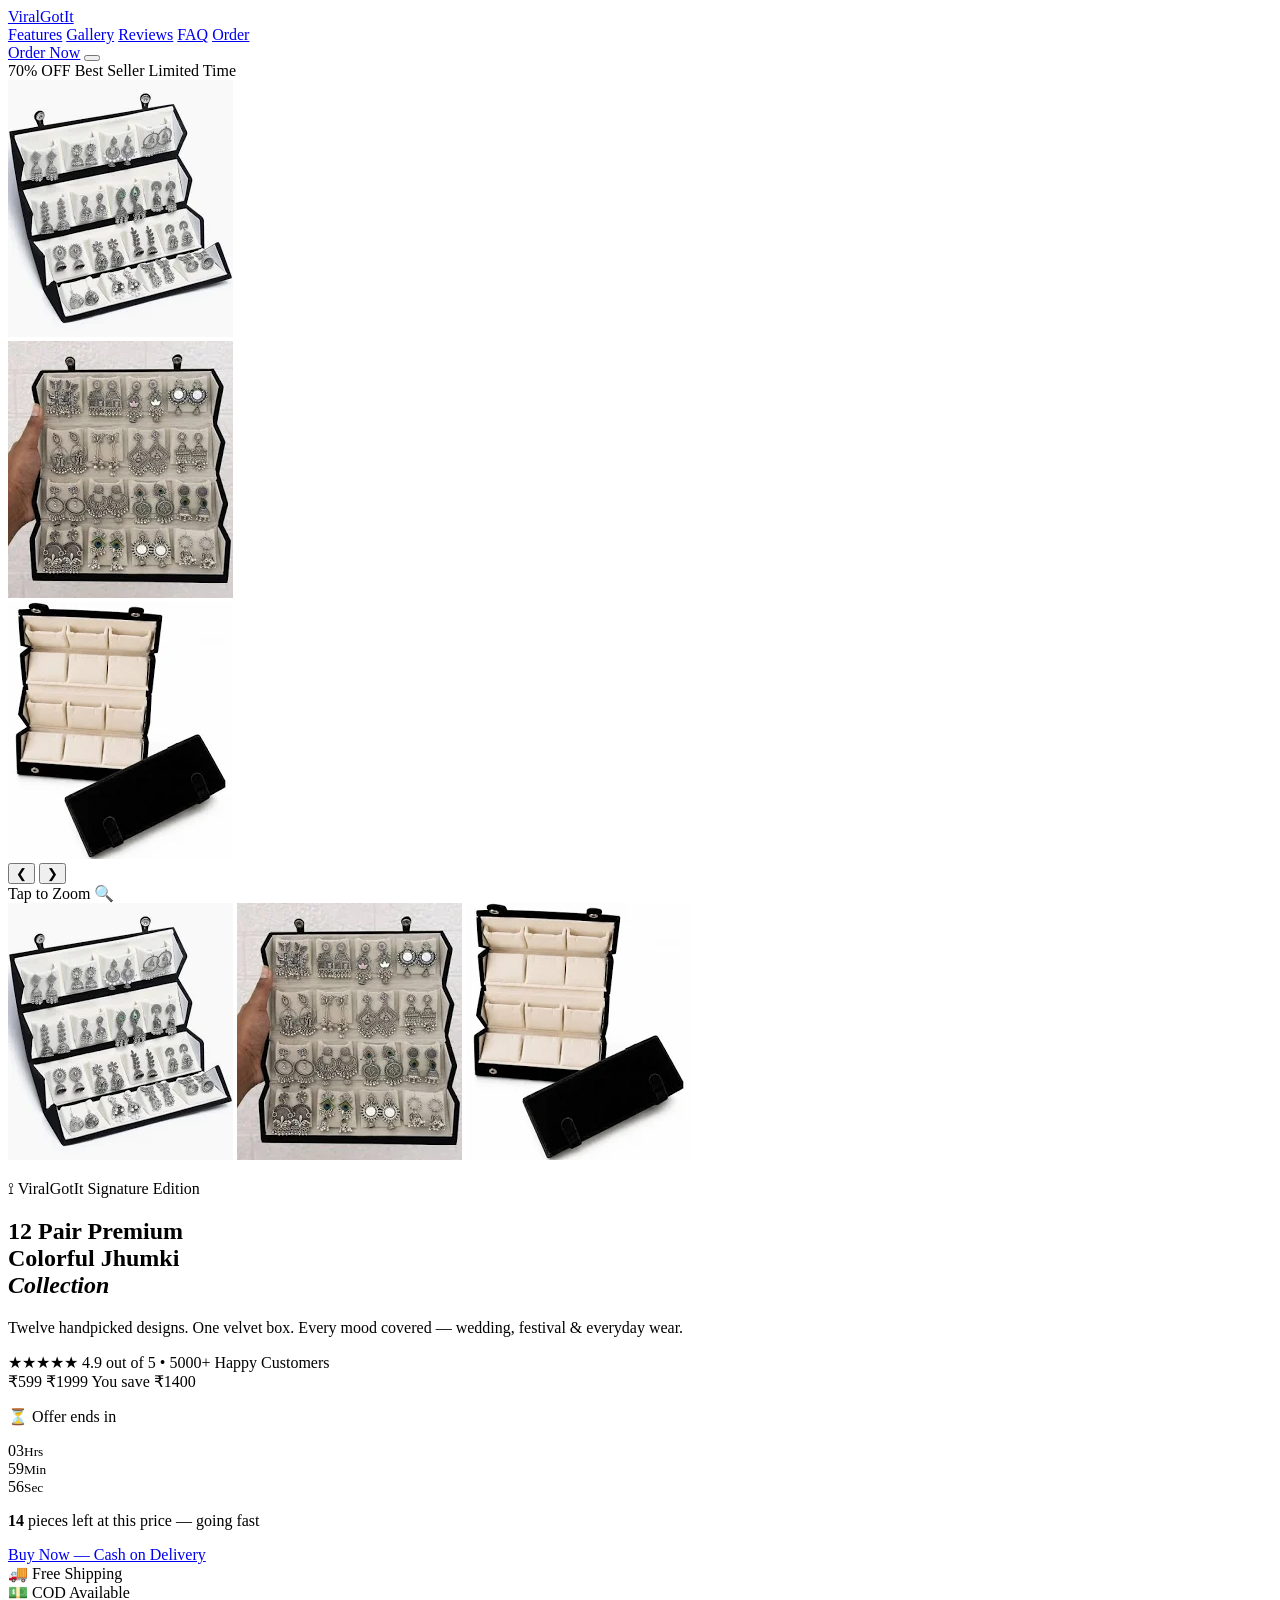
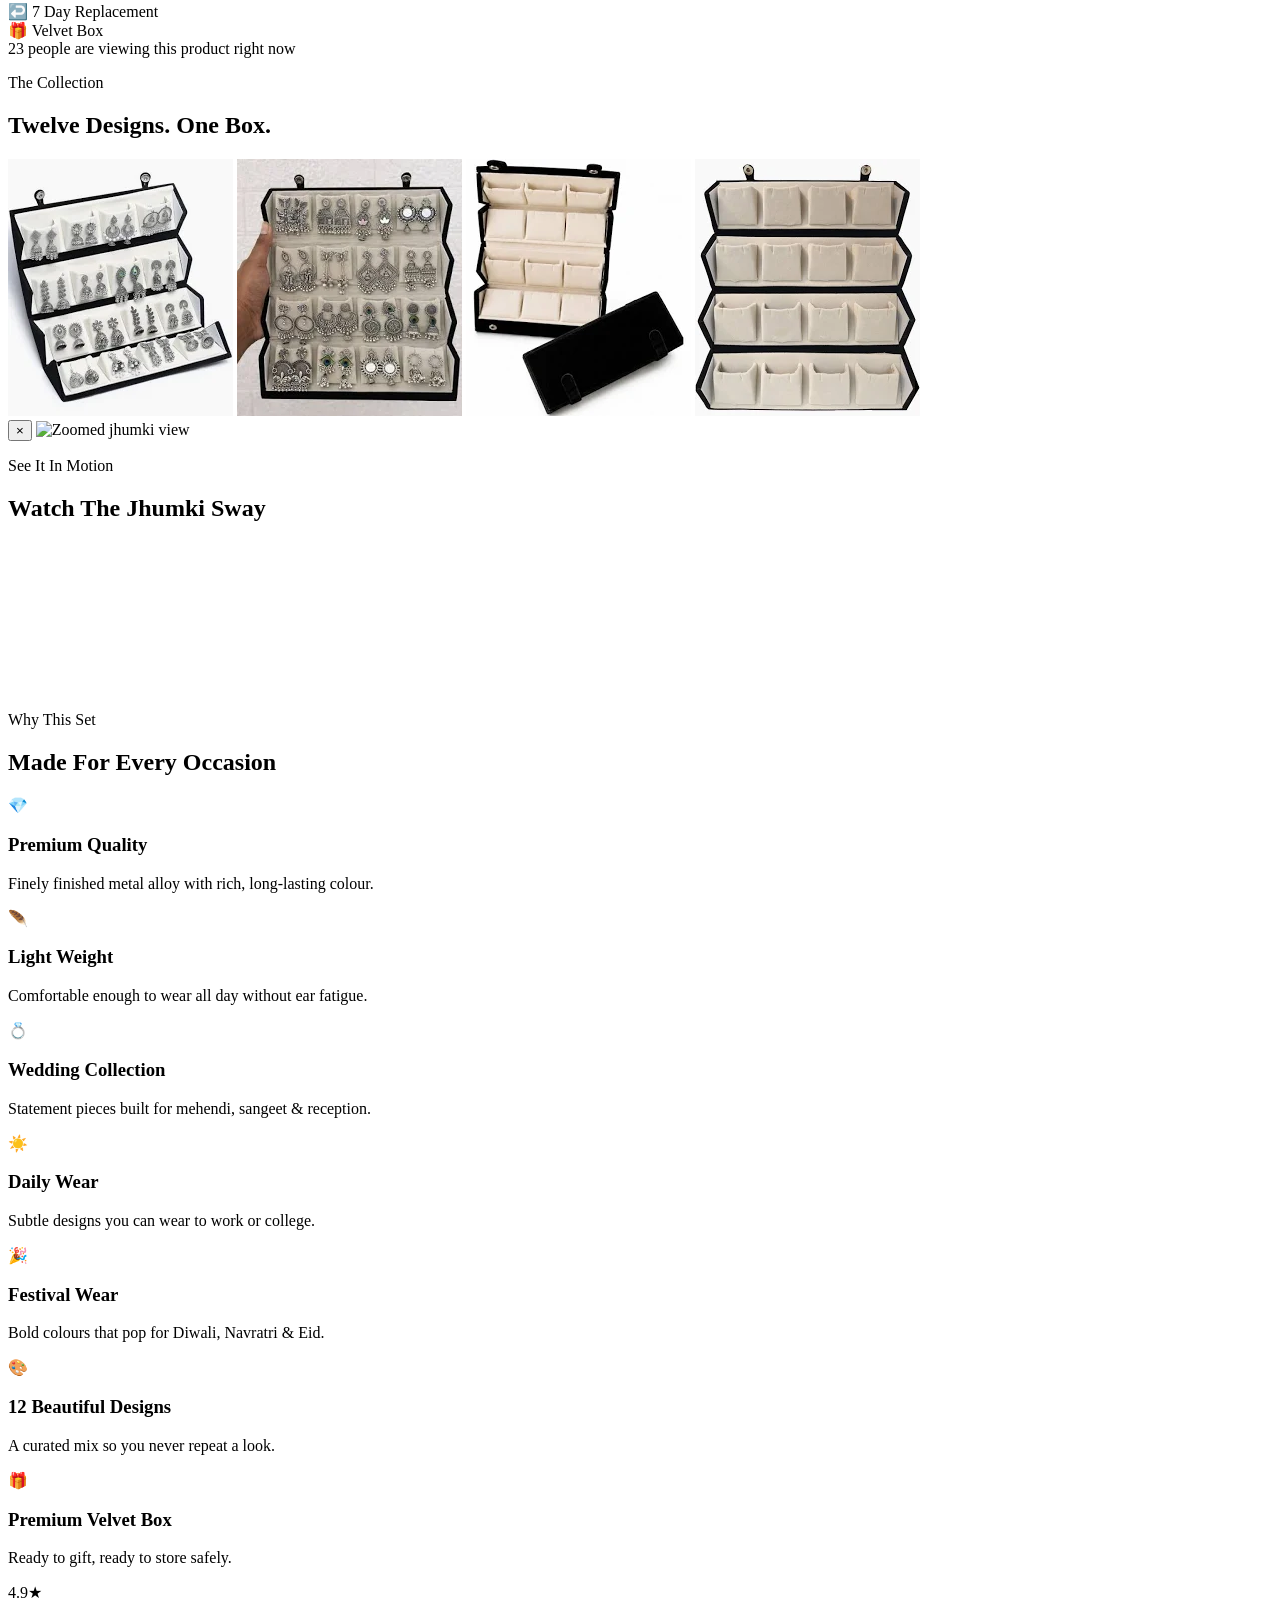
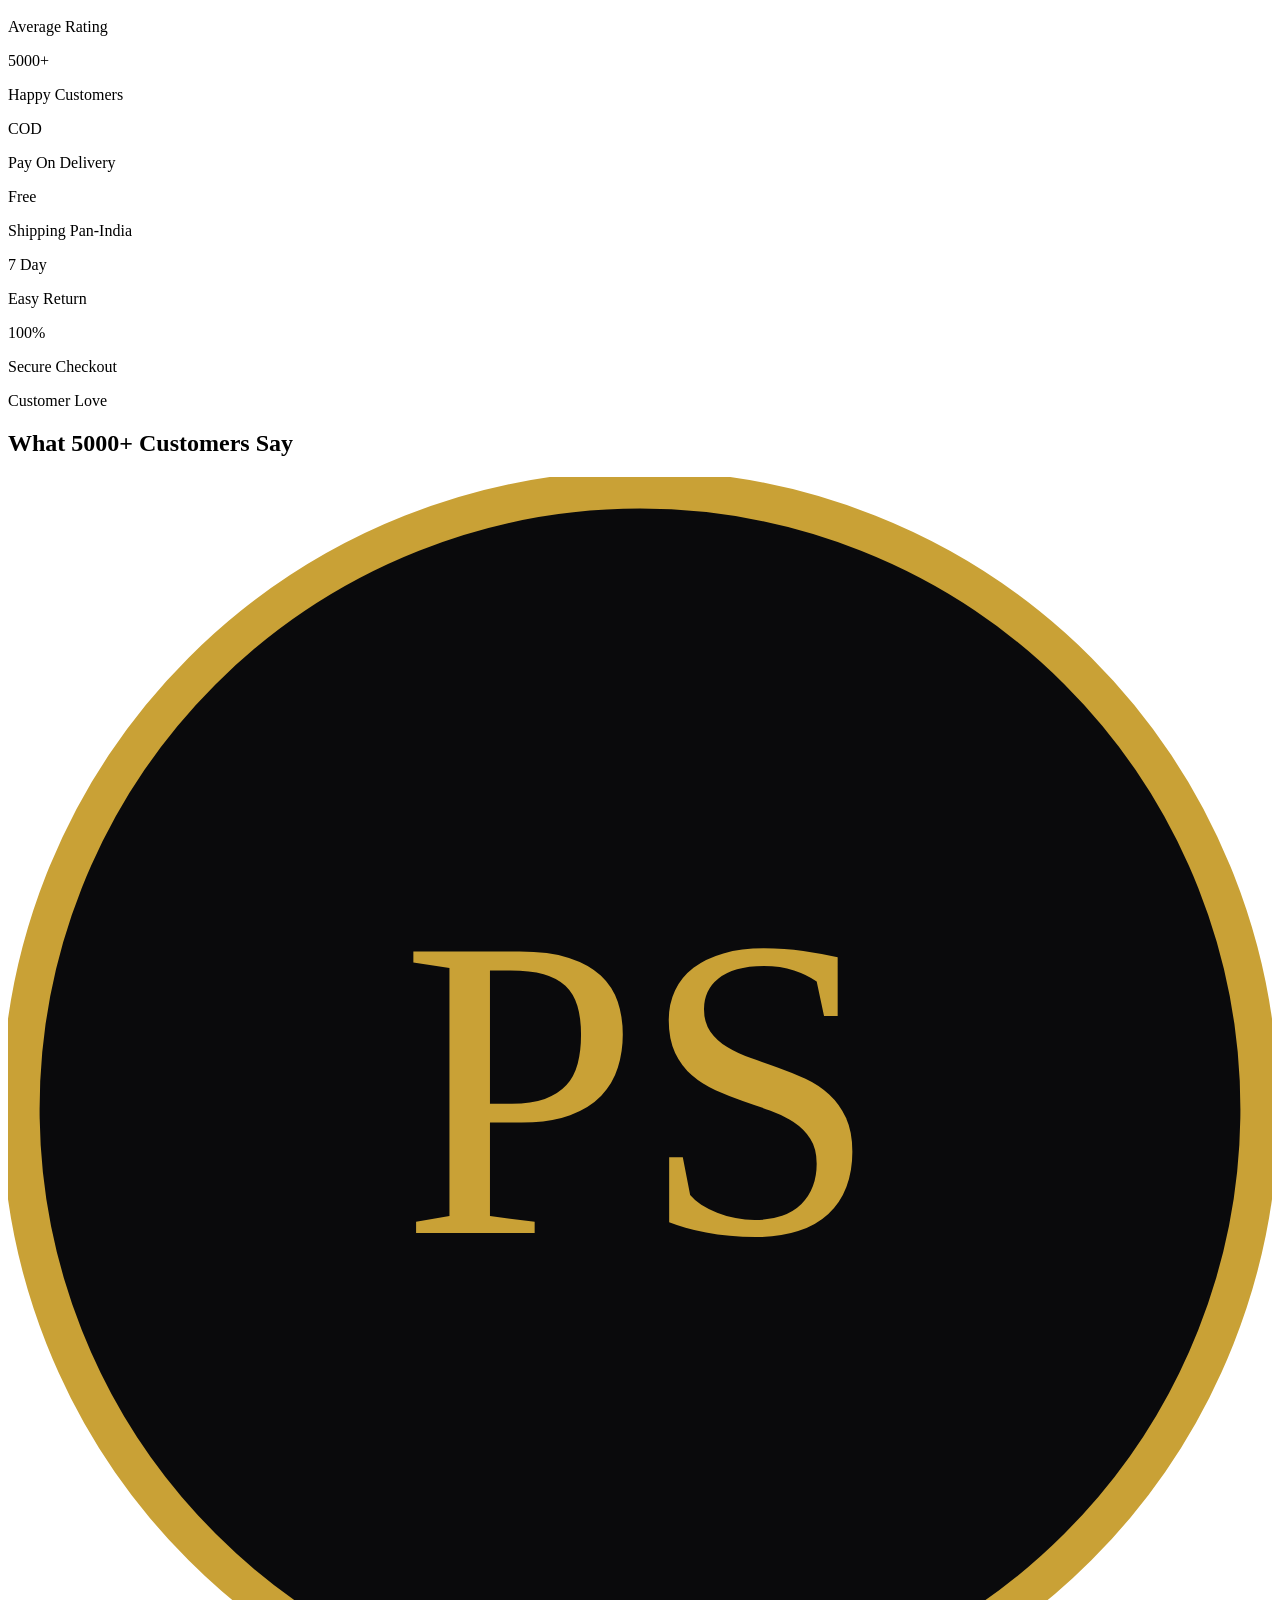
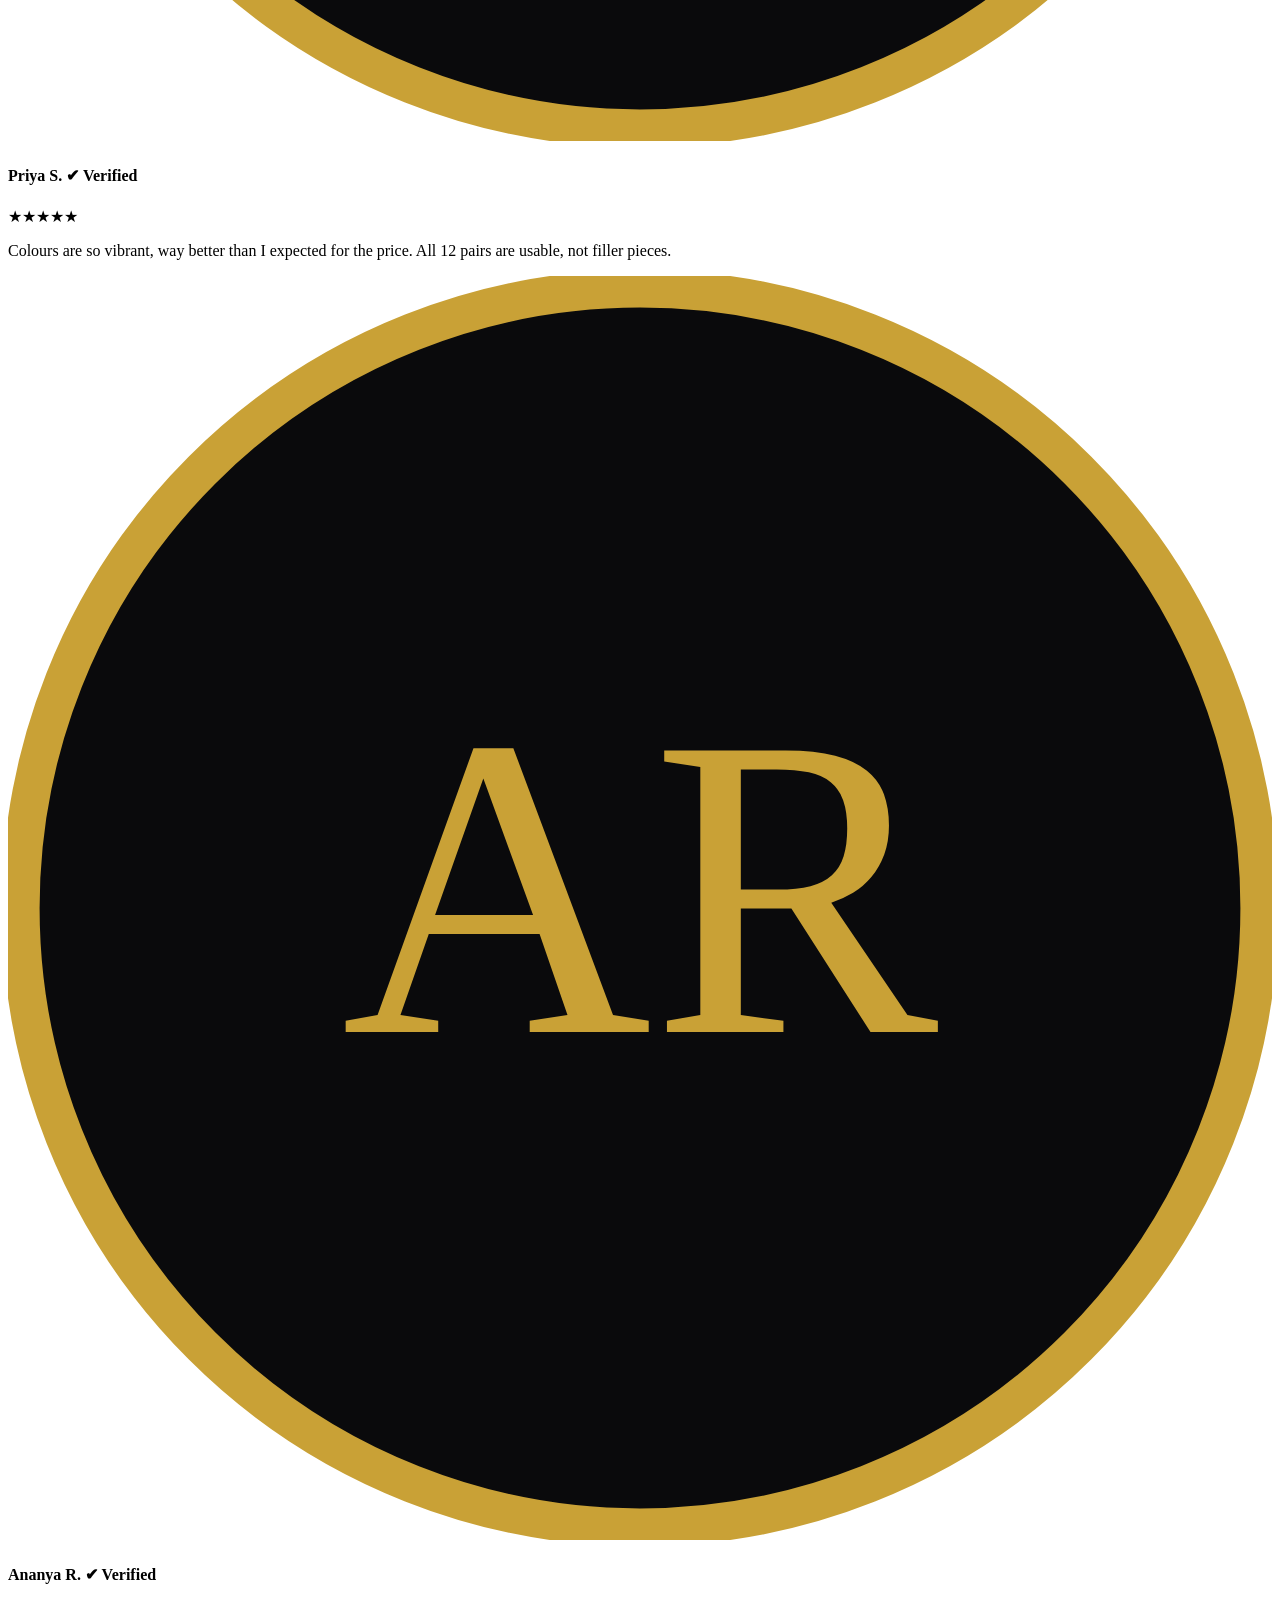
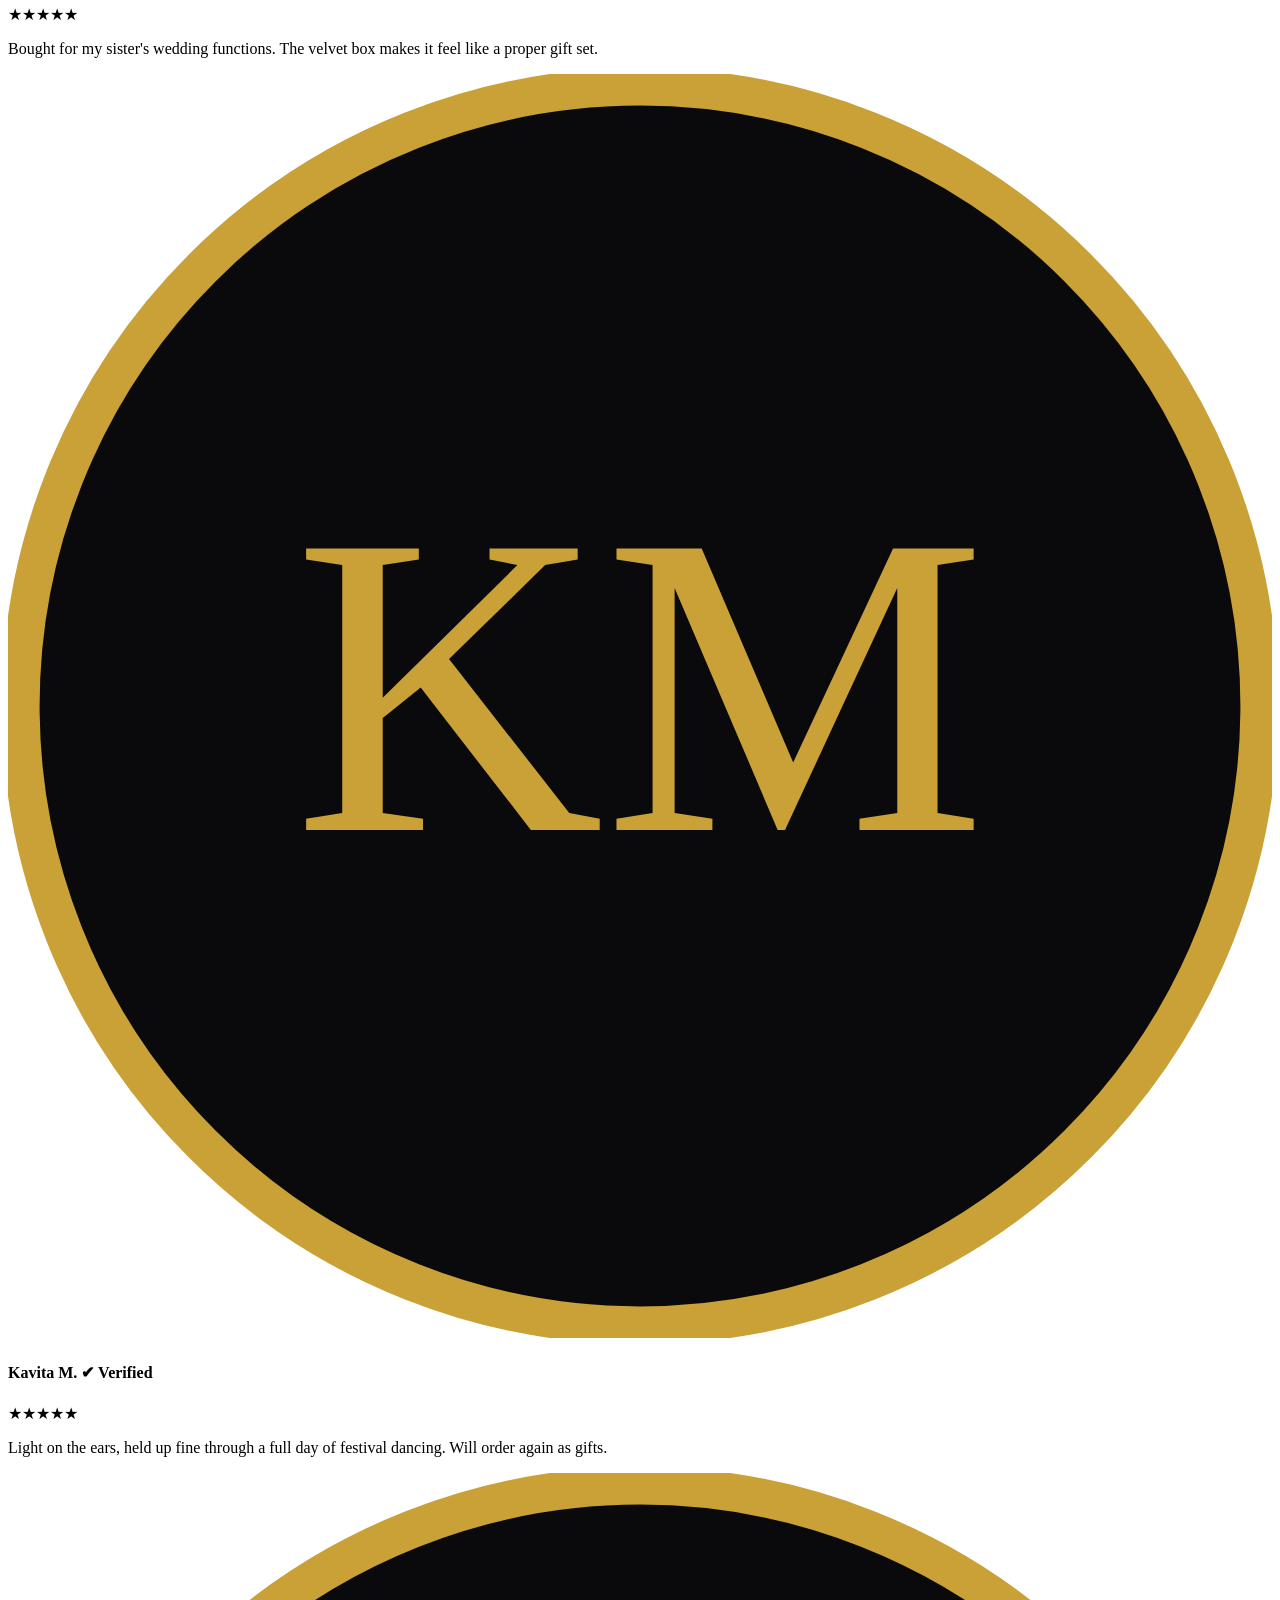
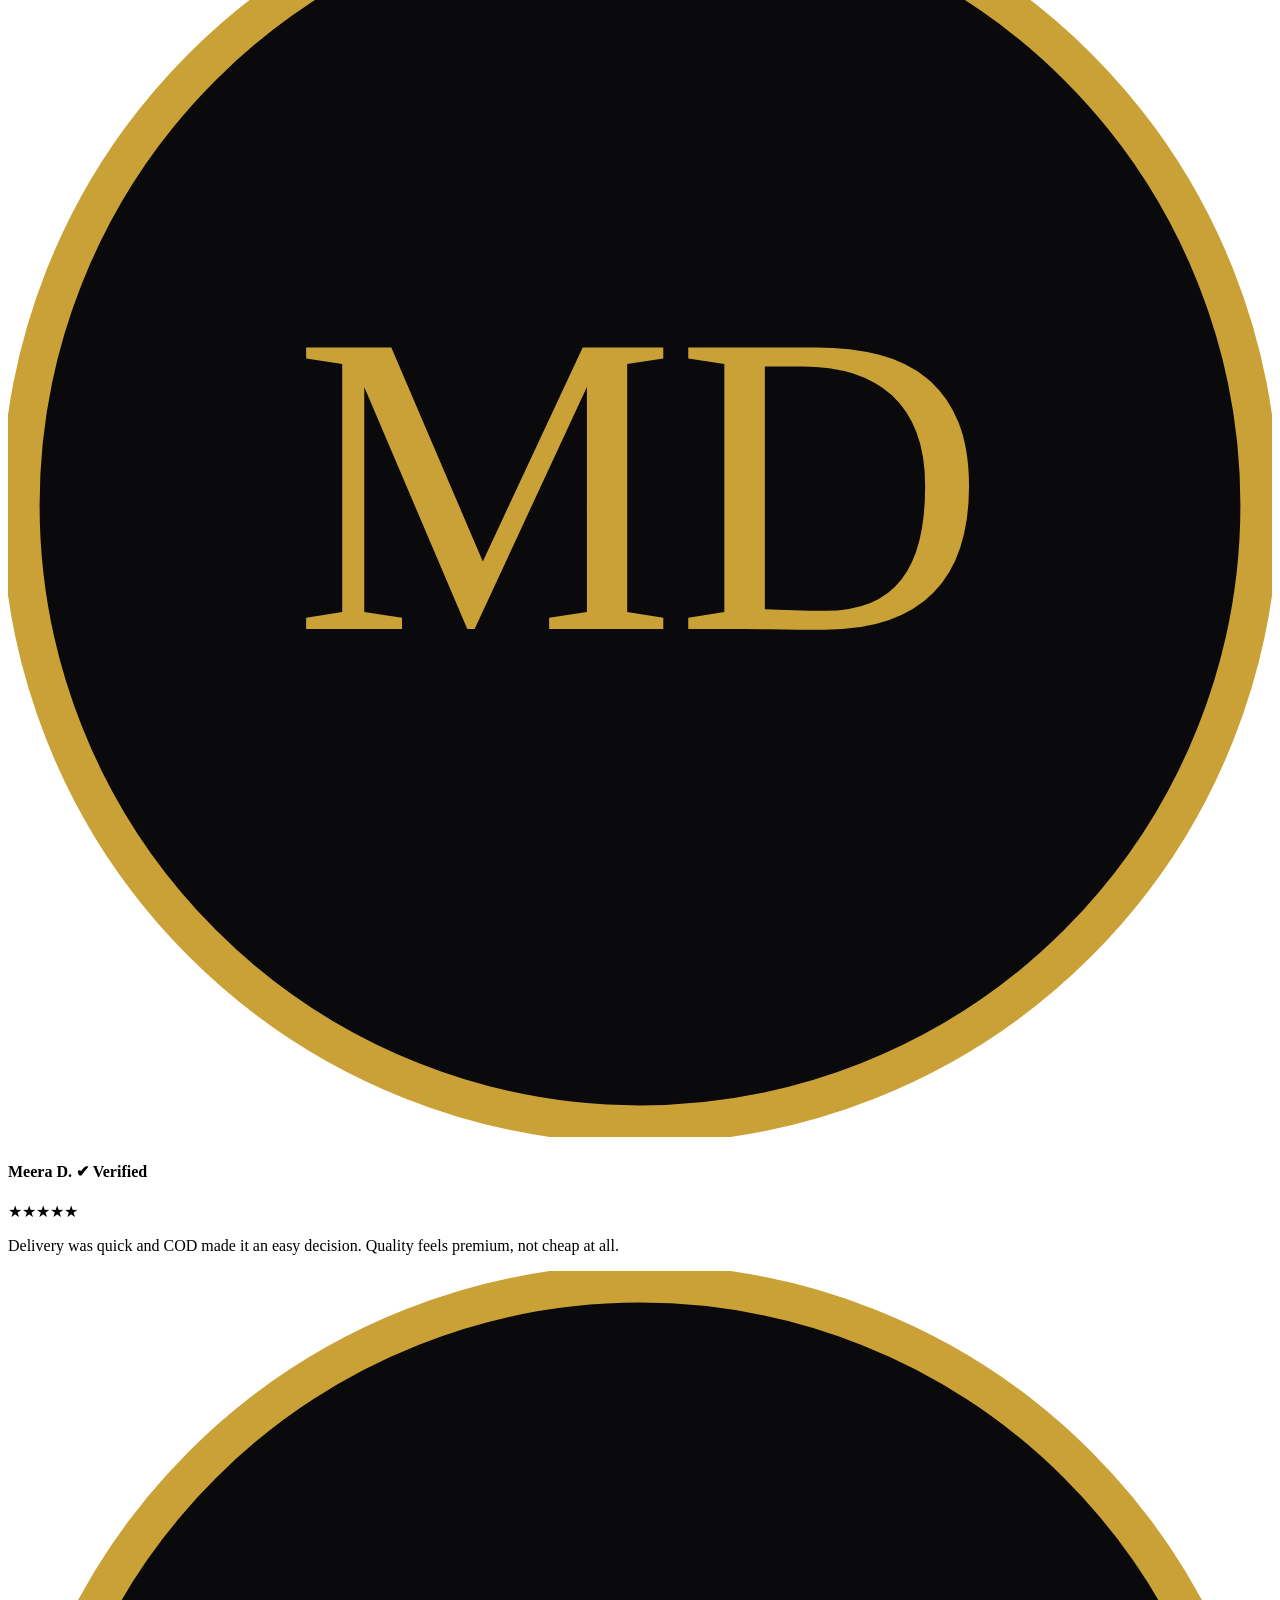
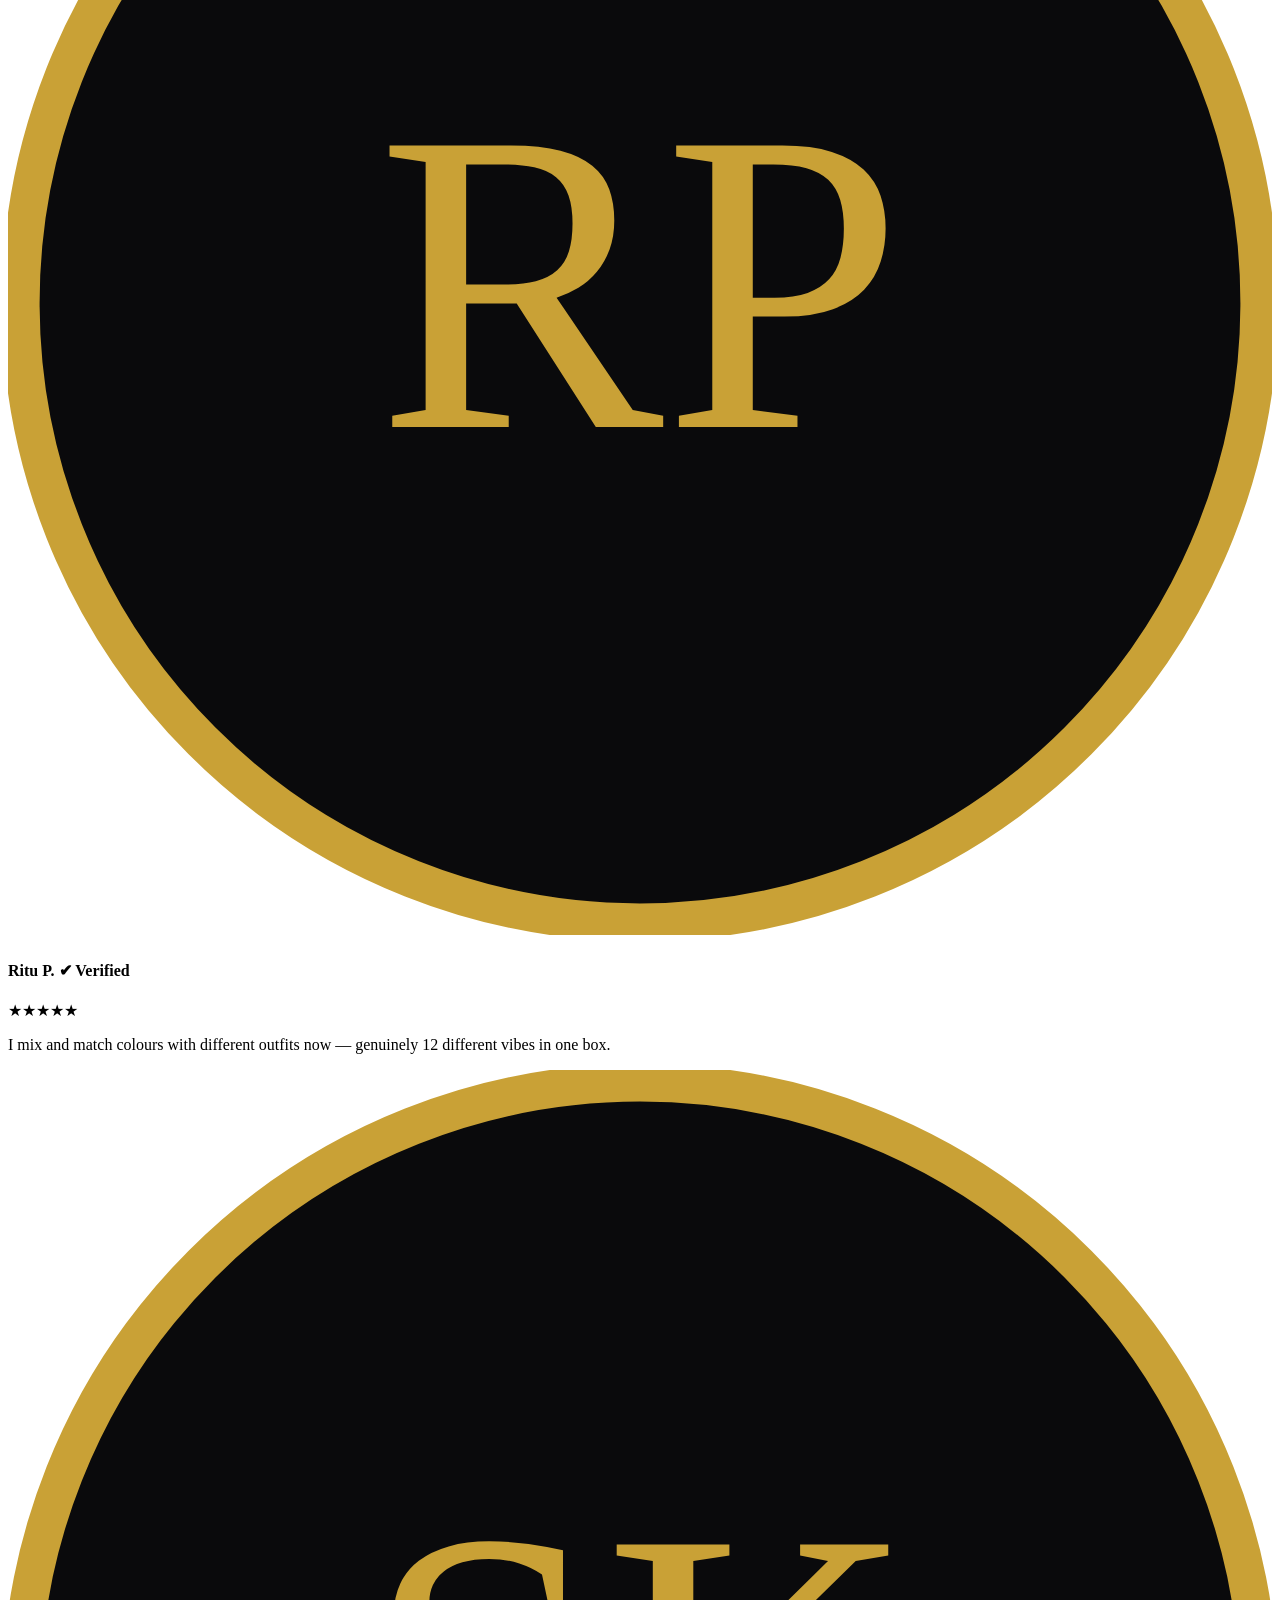
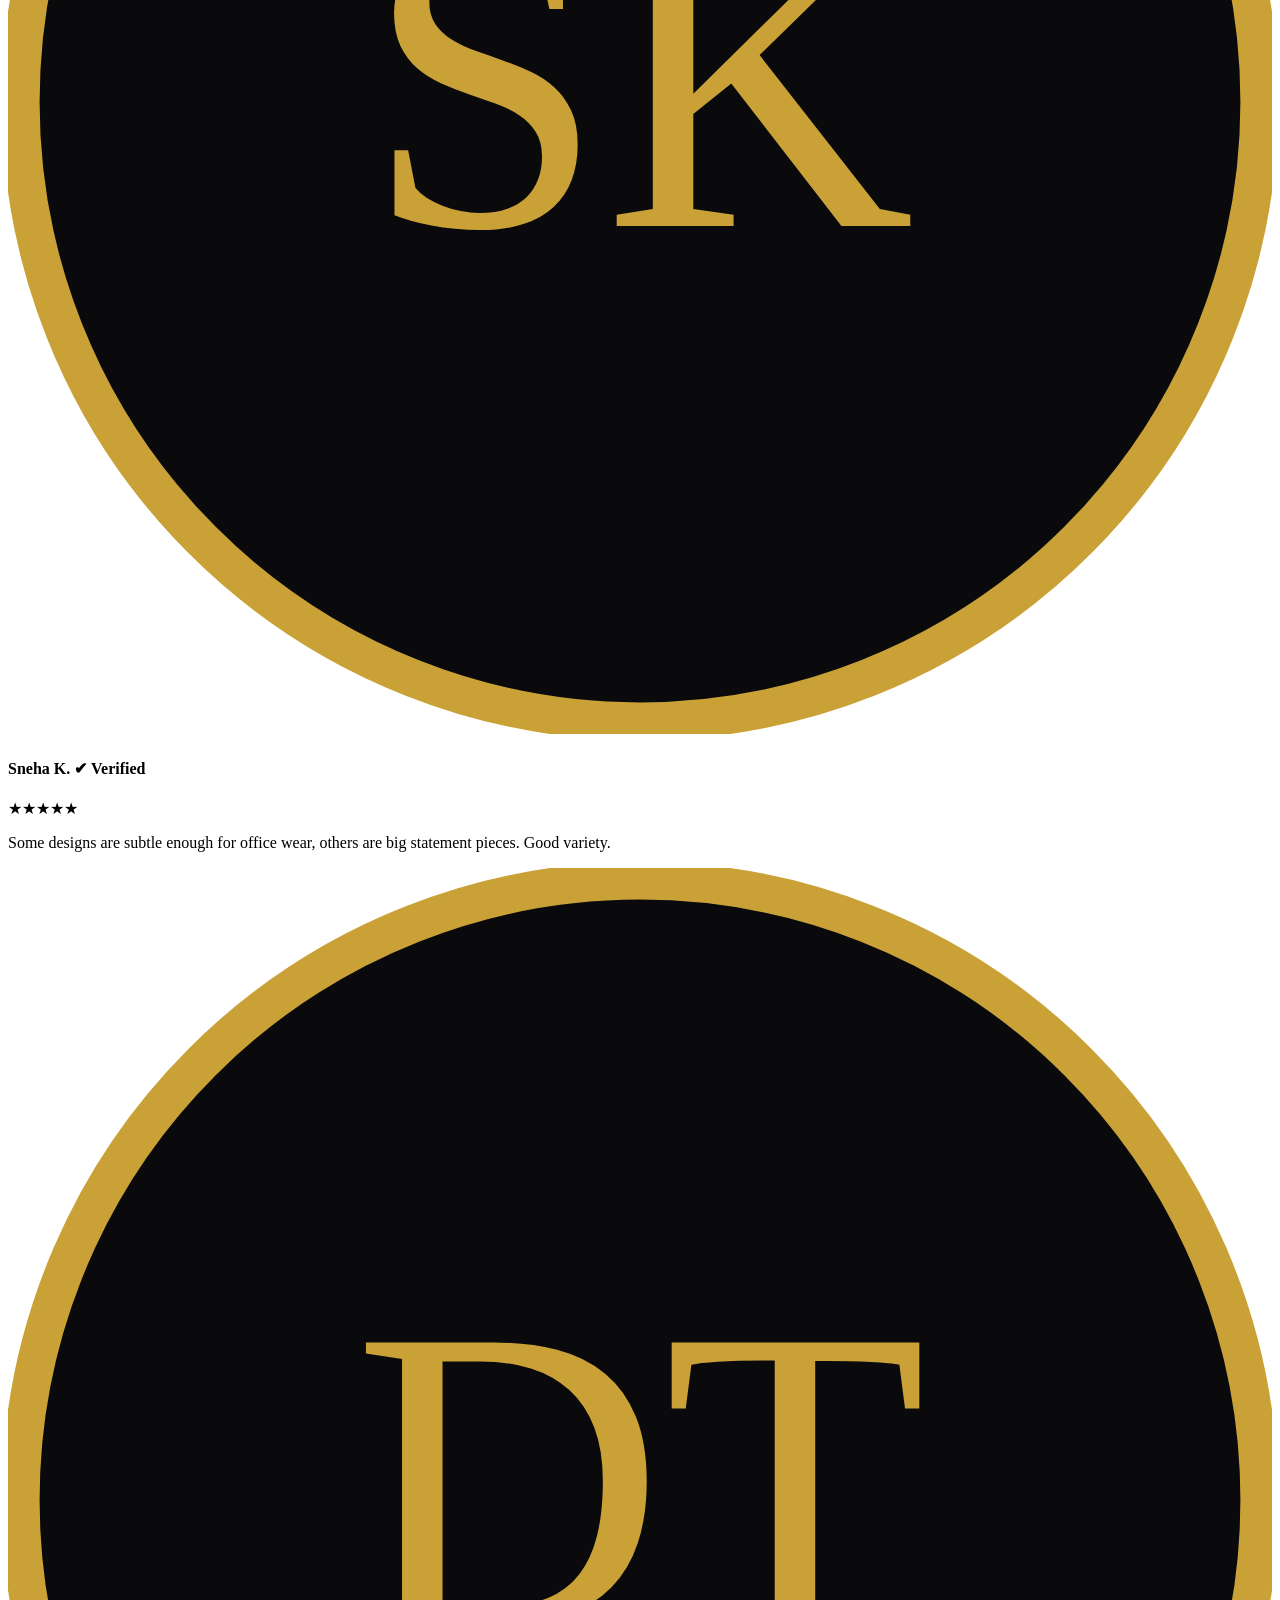
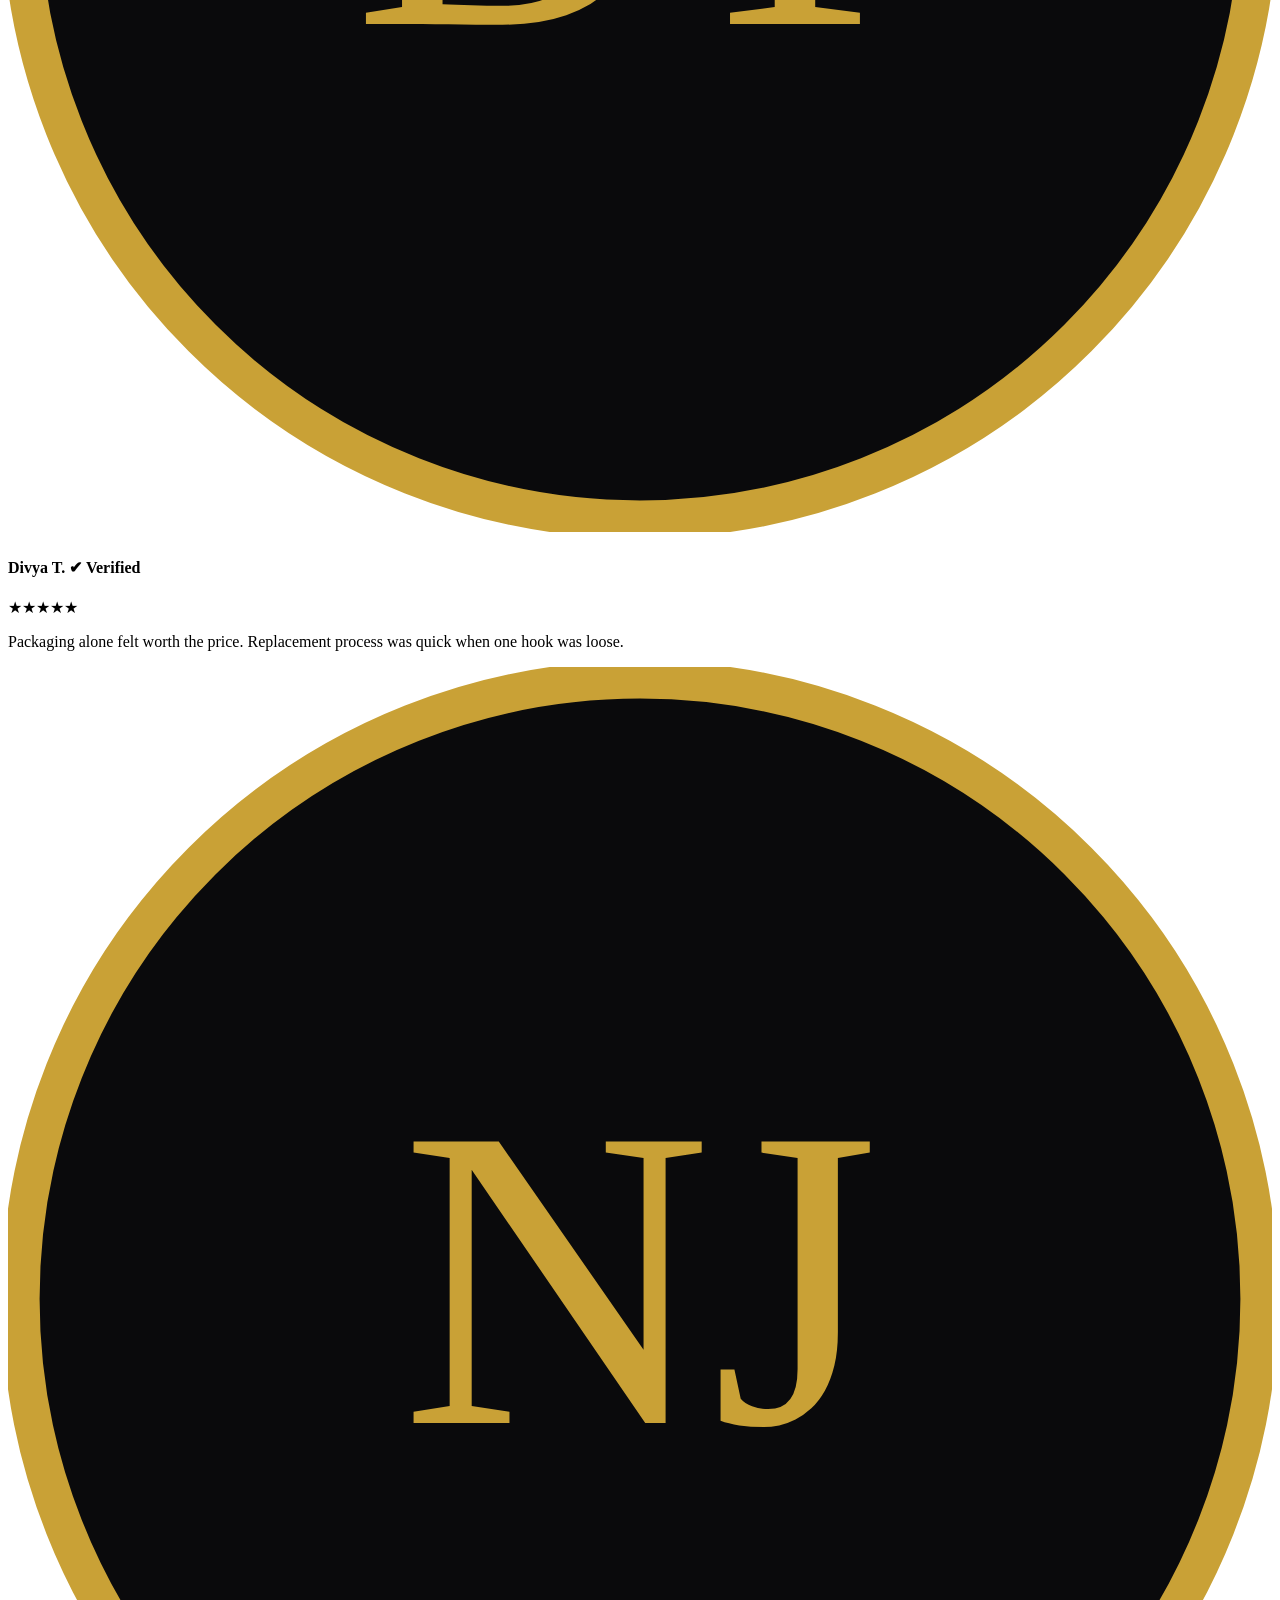
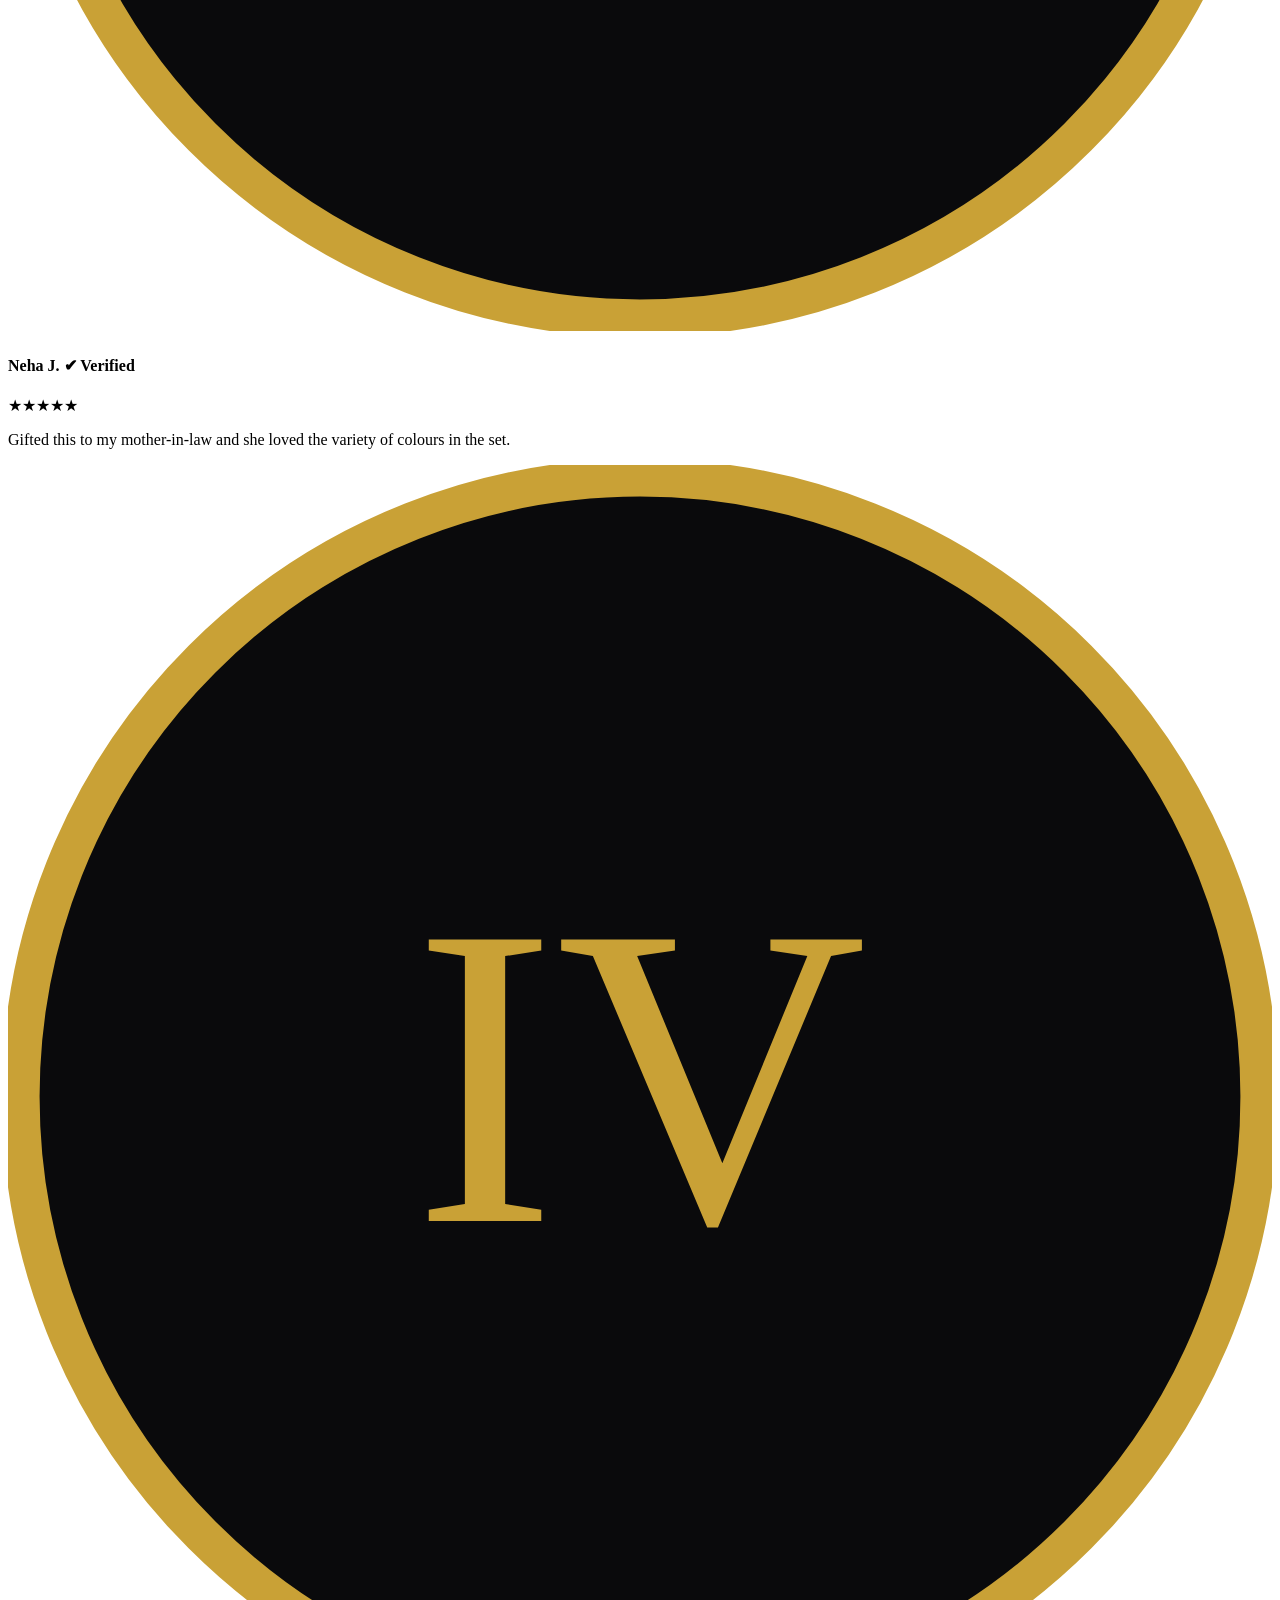
==== commit 439da74b: "Update index.html" ====
--- a/index.html
+++ b/index.html
@@ -13,7 +13,7 @@
 <meta property="og:type" content="product">
 <meta property="og:title" content="12 Pair Premium Colorful Jhumki Collection | ViralGotIt">
 <meta property="og:description" content="70% OFF - ₹599 only. 12 beautiful designs, premium velvet box included, COD available, free shipping.">
-<meta property="og:image" content="https://mokamil330-stack.github.io/eraflex/images/jhumki-4.webp">
+<meta property="og:image" content="https://mokamil330-stack.github.io/eraflex/Jhumki%20(4).webp">
 <meta property="og:url" content="https://mokamil330-stack.github.io/eraflex/">
 <meta property="og:site_name" content="ViralGotIt">
 
@@ -21,7 +21,7 @@
 <meta name="twitter:card" content="summary_large_image">
 <meta name="twitter:title" content="12 Pair Premium Colorful Jhumki Collection | ViralGotIt">
 <meta name="twitter:description" content="70% OFF - ₹599 only. 12 beautiful designs, premium velvet box included, COD available.">
-<meta name="twitter:image" content="https://mokamil330-stack.github.io/eraflex/images/jhumki-4.webp">
+<meta name="twitter:image" content="https://mokamil330-stack.github.io/eraflex/Jhumki%20(4).webp">
 
 <!-- Schema Markup -->
 <script type="application/ld+json">
@@ -29,7 +29,7 @@
   "@context": "https://schema.org/",
   "@type": "Product",
   "name": "12 Pair Premium Colorful Jhumki Collection",
-  "image": "https://mokamil330-stack.github.io/eraflex/images/jhumki-4.webp",
+  "image": "https://mokamil330-stack.github.io/eraflex/Jhumki%20(4).webp",
   "description": "12 Pair Premium Colorful Jhumki Collection by ViralGotIt. Wedding, daily & festival wear. Premium velvet box included.",
   "brand": { "@type": "Brand", "name": "ViralGotIt" },
   "offers": {
@@ -89,9 +89,9 @@
 
         <div class="slider" id="slider">
           <div class="slider-track" id="sliderTrack">
-            <div class="slide"><img src="images/jhumki-4.webp" alt="12 Pair Premium Colorful Jhumki Collection - full set displayed" class="zoomable" loading="eager"></div>
-            <div class="slide"><img src="images/jhumki-1.webp" alt="Jhumki earrings set held in hand for scale" class="zoomable" loading="lazy"></div>
-            <div class="slide"><img src="images/jhumki-3.webp" alt="Jhumki collection in closed premium velvet box" class="zoomable" loading="lazy"></div>
+            <div class="slide"><img src="Jhumki%20(4).webp" alt="12 Pair Premium Colorful Jhumki Collection - full set displayed" class="zoomable" loading="eager"></div>
+            <div class="slide"><img src="Jhumki%20(1).webp" alt="Jhumki earrings set held in hand for scale" class="zoomable" loading="lazy"></div>
+            <div class="slide"><img src="Jhumki%20(3).webp" alt="Jhumki collection in closed premium velvet box" class="zoomable" loading="lazy"></div>
           </div>
           <button class="slider-btn prev" id="prevBtn" aria-label="Previous image">&#10094;</button>
           <button class="slider-btn next" id="nextBtn" aria-label="Next image">&#10095;</button>
@@ -99,9 +99,9 @@
         </div>
 
         <div class="thumbs" id="thumbs">
-          <img src="images/jhumki-4.webp" alt="thumb 1" class="thumb active" data-index="0">
-          <img src="images/jhumki-1.webp" alt="thumb 2" class="thumb" data-index="1">
-          <img src="images/jhumki-3.webp" alt="thumb 3" class="thumb" data-index="2">
+          <img src="Jhumki%20(4).webp" alt="thumb 1" class="thumb active" data-index="0">
+          <img src="Jhumki%20(1).webp" alt="thumb 2" class="thumb" data-index="1">
+          <img src="Jhumki%20(3).webp" alt="thumb 3" class="thumb" data-index="2">
         </div>
       </div>
 
@@ -162,10 +162,10 @@
       <p class="section-eyebrow">The Collection</p>
       <h2>Twelve Designs. One Box.</h2>
       <div class="gallery-grid" id="galleryGrid">
-        <img src="images/jhumki-4.webp" alt="Full 12 pair jhumki set laid out" class="gallery-img">
-        <img src="images/jhumki-1.webp" alt="Jhumki set held in hand showing detail" class="gallery-img">
-        <img src="images/jhumki-3.webp" alt="Closed premium velvet box" class="gallery-img">
-        <img src="images/jhumki-2.webp" alt="Open velvet box with individual compartments" class="gallery-img">
+        <img src="Jhumki%20(4).webp" alt="Full 12 pair jhumki set laid out" class="gallery-img">
+        <img src="Jhumki%20(1).webp" alt="Jhumki set held in hand showing detail" class="gallery-img">
+        <img src="Jhumki%20(3).webp" alt="Closed premium velvet box" class="gallery-img">
+        <img src="Jhumki%20(2).webp" alt="Open velvet box with individual compartments" class="gallery-img">
       </div>
     </div>
   </section>
@@ -337,7 +337,7 @@
       <div class="order-summary">
         <h2>Complete Your Order</h2>
         <div class="summary-card">
-          <img src="images/jhumki-4.webp" alt="12 Pair Premium Colorful Jhumki Collection thumbnail">
+          <img src="Jhumki%20(4).webp" alt="12 Pair Premium Colorful Jhumki Collection thumbnail">
           <div>
             <h4>12 Pair Premium Colorful Jhumki Collection</h4>
             <p class="summary-price"><span>₹599</span> <s>₹1999</s></p>
--- a/style.css
+++ b/style.css
@@ -1,871 +1,511 @@
 /* =========================================================
    ViralGotIt — 12 Pair Premium Colorful Jhumki Collection
-   Design tokens: Ink / Paper / Gold, Cormorant Garamond + Jost
-   Signature element: the "dangle" — a swinging jhumki motif
-   used as a divider/marker throughout the page.
+   Vanilla JS: slider, zoom, countdown, live counters,
+   FAQ accordion, sticky buttons, form validation, smooth scroll
    ========================================================= */
 
-:root {
-  --ink: #0a0a0c;
-  --ink-soft: #1c1b1f;
-  --paper: #faf8f4;
-  --paper-soft: #f1ece2;
-  --gold: #c9a136;
-  --gold-light: #e8d9a4;
-  --gold-deep: #8c6d1f;
-  --rose: #b8455f;
-
-  --font-display: "Cormorant Garamond", Georgia, serif;
-  --font-body: "Jost", -apple-system, BlinkMacSystemFont, sans-serif;
-
-  --radius-lg: 24px;
-  --radius-md: 16px;
-  --radius-sm: 10px;
-
-  --shadow-soft: 0 20px 60px -20px rgba(0, 0, 0, 0.5);
-  --shadow-gold: 0 10px 30px -8px rgba(201, 161, 54, 0.45);
-
-  --container-w: 1180px;
-}
-
-@media (prefers-reduced-motion: reduce) {
-  *, *::before, *::after {
-    animation-duration: 0.001ms !important;
-    animation-iteration-count: 1 !important;
-    transition-duration: 0.001ms !important;
-    scroll-behavior: auto !important;
-  }
-}
-
-* { box-sizing: border-box; margin: 0; padding: 0; }
-
-html { scroll-behavior: smooth; }
-
-body {
-  background: var(--paper);
-  color: var(--ink);
-  font-family: var(--font-body);
-  font-size: 16px;
-  line-height: 1.6;
-  -webkit-font-smoothing: antialiased;
-  overflow-x: hidden;
-}
-
-img { max-width: 100%; display: block; }
-
-a { text-decoration: none; color: inherit; }
-
-.container {
-  width: 100%;
-  max-width: var(--container-w);
-  margin: 0 auto;
-  padding: 0 20px;
-}
-
-h1, h2, h3, h4 {
-  font-family: var(--font-display);
-  font-weight: 600;
-  color: var(--ink);
-  line-height: 1.15;
-}
-
-em { font-style: italic; color: var(--gold-deep); }
-
-.section { padding: 90px 0; }
-.section-eyebrow {
-  font-family: var(--font-body);
-  text-transform: uppercase;
-  letter-spacing: 3px;
-  font-size: 12px;
-  font-weight: 600;
-  color: var(--gold-deep);
-  margin-bottom: 10px;
-}
-.section h2 {
-  font-size: clamp(28px, 4vw, 42px);
-  margin-bottom: 40px;
-}
-
-:focus-visible {
-  outline: 2px solid var(--gold);
-  outline-offset: 3px;
-}
-
-/* ============ BUTTONS ============ */
-.btn {
-  display: inline-flex;
-  align-items: center;
-  justify-content: center;
-  gap: 8px;
-  padding: 14px 30px;
-  border-radius: 100px;
-  font-family: var(--font-body);
-  font-weight: 600;
-  font-size: 15px;
-  border: none;
-  cursor: pointer;
-  transition: transform 0.25s ease, box-shadow 0.25s ease;
-}
-.btn-gold {
-  background: linear-gradient(135deg, var(--gold-light), var(--gold) 60%, var(--gold-deep));
-  color: var(--ink);
-  box-shadow: var(--shadow-gold);
-}
-.btn-gold:hover { transform: translateY(-2px); box-shadow: 0 14px 34px -8px rgba(201,161,54,0.6); }
-
-.btn-cta {
-  background: var(--ink);
-  color: var(--gold-light);
-  border: 1px solid var(--gold);
-  padding: 16px 36px;
-  font-size: 16px;
-  width: max-content;
-}
-.btn-cta:hover { background: var(--gold); color: var(--ink); transform: translateY(-2px); }
-.full-width { width: 100%; }
-
-.pulse { animation: pulse 2.4s ease-in-out infinite; }
-@keyframes pulse {
-  0%, 100% { box-shadow: 0 0 0 0 rgba(201,161,54,0.5); }
-  50% { box-shadow: 0 0 0 12px rgba(201,161,54,0); }
-}
-
-/* ============ HEADER ============ */
-.site-header {
-  position: sticky;
-  top: 0;
-  z-index: 500;
-  background: rgba(10, 10, 12, 0.75);
-  backdrop-filter: blur(14px) saturate(140%);
-  -webkit-backdrop-filter: blur(14px) saturate(140%);
-  border-bottom: 1px solid rgba(201, 161, 54, 0.25);
-  transition: transform 0.3s ease;
-}
-.site-header.hide { transform: translateY(-100%); }
-
-.header-inner {
-  display: flex;
-  align-items: center;
-  justify-content: space-between;
-  height: 72px;
-}
-
-.logo {
-  font-family: var(--font-display);
-  font-size: 24px;
-  font-weight: 700;
-  color: var(--paper);
-  letter-spacing: 0.5px;
-}
-.logo span { color: var(--gold); }
-
-.main-nav { display: flex; gap: 32px; }
-.main-nav a {
-  color: var(--paper-soft);
-  font-size: 14px;
-  font-weight: 500;
-  position: relative;
-  padding-bottom: 4px;
-}
-.main-nav a::after {
-  content: "";
-  position: absolute;
-  bottom: 0; left: 0;
-  height: 1px; width: 0;
-  background: var(--gold);
-  transition: width 0.25s ease;
-}
-.main-nav a:hover::after { width: 100%; }
-
-.header-order-btn { padding: 10px 22px; font-size: 13px; }
-
-.nav-toggle {
-  display: none;
-  flex-direction: column;
-  gap: 5px;
-  background: none;
-  border: none;
-  cursor: pointer;
-  padding: 8px;
-}
-.nav-toggle span { width: 24px; height: 2px; background: var(--gold-light); border-radius: 2px; }
-
-/* ============ HERO ============ */
-.hero {
-  background:
-    radial-gradient(1200px 500px at 80% -10%, rgba(201,161,54,0.15), transparent 60%),
-    linear-gradient(180deg, var(--ink) 0%, var(--ink-soft) 100%);
-  padding: 48px 0 60px;
-  color: var(--paper);
-}
-
-.hero-grid {
-  display: grid;
-  grid-template-columns: 1.05fr 1fr;
-  gap: 56px;
-  align-items: center;
-}
-
-/* --- Gallery / slider --- */
-.hero-gallery { position: relative; }
-
-.badge-stack {
-  position: absolute;
-  top: 14px; left: 14px;
-  z-index: 20;
-  display: flex;
-  flex-direction: column;
-  gap: 8px;
-}
-.badge {
-  font-size: 11px;
-  font-weight: 700;
-  text-transform: uppercase;
-  letter-spacing: 0.5px;
-  padding: 6px 12px;
-  border-radius: 100px;
-  color: #fff;
-  box-shadow: 0 6px 16px rgba(0,0,0,0.3);
-}
-.badge-off { background: var(--rose); }
-.badge-best { background: var(--gold-deep); color: var(--gold-light); }
-.badge-limited { background: var(--ink); border: 1px solid var(--gold); color: var(--gold-light); }
-
-.slider {
-  position: relative;
-  border-radius: var(--radius-lg);
-  overflow: hidden;
-  box-shadow: var(--shadow-soft);
-  aspect-ratio: 4 / 5;
-  background: var(--ink-soft);
-  touch-action: pan-y;
-}
-.slider-track {
-  display: flex;
-  height: 100%;
-  transition: transform 0.45s cubic-bezier(.65,0,.35,1);
-}
-.slide {
-  min-width: 100%;
-  height: 100%;
-  overflow: hidden;
-  cursor: zoom-in;
-}
-.slide img {
-  width: 100%; height: 100%;
-  object-fit: cover;
-  transition: transform 0.4s ease;
-}
-.slide img.zoomed { transform: scale(1.6); cursor: zoom-out; }
-
-.slider-btn {
-  position: absolute;
-  top: 50%;
-  transform: translateY(-50%);
-  background: rgba(10,10,12,0.55);
-  color: var(--gold-light);
-  border: 1px solid rgba(201,161,54,0.4);
-  width: 40px; height: 40px;
-  border-radius: 50%;
-  cursor: pointer;
-  z-index: 15;
-  font-size: 14px;
-  backdrop-filter: blur(6px);
-  transition: background 0.2s ease;
-}
-.slider-btn:hover { background: var(--gold); color: var(--ink); }
-.slider-btn.prev { left: 12px; }
-.slider-btn.next { right: 12px; }
-
-.zoom-hint {
-  position: absolute;
-  bottom: 12px; right: 12px;
-  font-size: 11px;
-  background: rgba(10,10,12,0.6);
-  padding: 5px 10px;
-  border-radius: 100px;
-  z-index: 15;
-  color: var(--gold-light);
-}
-
-.thumbs {
-  display: flex;
-  gap: 10px;
-  margin-top: 14px;
-  overflow-x: auto;
-  padding-bottom: 4px;
-}
-.thumb {
-  width: 64px; height: 64px;
-  object-fit: cover;
-  border-radius: var(--radius-sm);
-  cursor: pointer;
-  opacity: 0.55;
-  border: 2px solid transparent;
-  transition: opacity 0.2s ease, border-color 0.2s ease;
-  flex-shrink: 0;
-}
-.thumb:hover { opacity: 0.85; }
-.thumb.active { opacity: 1; border-color: var(--gold); }
-
-/* --- Hero info --- */
-.eyebrow {
-  display: flex; align-items: center; gap: 8px;
-  color: var(--gold-light);
-  font-size: 13px;
-  letter-spacing: 2px;
-  text-transform: uppercase;
-  margin-bottom: 18px;
-}
-.dangle {
-  display: inline-block;
-  color: var(--gold);
-  transform-origin: top center;
-  animation: swing 3.2s ease-in-out infinite;
-}
-@keyframes swing {
-  0%, 100% { transform: rotate(-8deg); }
-  50% { transform: rotate(8deg); }
-}
-
-.hero-info h1 {
-  color: var(--paper);
-  font-size: clamp(38px, 5.5vw, 64px);
-  margin-bottom: 18px;
-}
-
-.hero-sub {
-  color: var(--paper-soft);
-  font-size: 17px;
-  max-width: 460px;
-  margin-bottom: 22px;
-}
-
-.rating-row {
-  display: flex;
-  align-items: center;
-  gap: 10px;
-  font-size: 14px;
-  color: var(--paper-soft);
-  margin-bottom: 22px;
-}
-.stars { color: var(--gold); letter-spacing: 2px; }
-.dot { color: var(--gold-deep); }
-
-.price-row {
-  display: flex;
-  align-items: baseline;
-  gap: 14px;
-  margin-bottom: 22px;
-  flex-wrap: wrap;
-}
-.price-current {
-  font-family: var(--font-display);
-  font-size: 44px;
-  font-weight: 700;
-  color: var(--gold);
-}
-.price-old {
-  font-size: 20px;
-  color: rgba(250,248,244,0.45);
-  text-decoration: line-through;
-}
-.price-save {
-  font-size: 12px;
-  background: rgba(184,69,95,0.18);
-  color: #e79bab;
-  padding: 5px 12px;
-  border-radius: 100px;
-  font-weight: 600;
-}
-
-.countdown-box {
-  background: rgba(255,255,255,0.04);
-  border: 1px solid rgba(201,161,54,0.25);
-  border-radius: var(--radius-md);
-  padding: 16px 18px;
-  margin-bottom: 18px;
-}
-.countdown-box p { font-size: 13px; color: var(--gold-light); margin-bottom: 10px; }
-.countdown { display: flex; gap: 12px; }
-.c-unit {
-  background: var(--ink);
-  border: 1px solid rgba(201,161,54,0.3);
-  border-radius: var(--radius-sm);
-  padding: 8px 14px;
-  text-align: center;
-  min-width: 56px;
-}
-.c-unit span { display: block; font-family: var(--font-display); font-size: 22px; color: var(--gold); font-weight: 700; }
-.c-unit small { font-size: 10px; color: var(--paper-soft); text-transform: uppercase; letter-spacing: 1px; }
-
-.stock-box { margin-bottom: 26px; }
-.stock-bar {
-  height: 8px;
-  border-radius: 100px;
-  background: rgba(255,255,255,0.08);
-  overflow: hidden;
-  margin-bottom: 8px;
-}
-.stock-fill {
-  height: 100%;
-  width: 70%;
-  background: linear-gradient(90deg, var(--rose), var(--gold));
-  border-radius: 100px;
-  transition: width 0.6s ease;
-}
-.stock-box p { font-size: 13px; color: var(--paper-soft); }
-.stock-box strong { color: var(--gold-light); }
-
-.trust-badges {
-  display: grid;
-  grid-template-columns: repeat(4, 1fr);
-  gap: 10px;
-  margin-top: 26px;
-}
-.trust-item {
-  background: rgba(255,255,255,0.04);
-  border: 1px solid rgba(201,161,54,0.18);
-  border-radius: var(--radius-sm);
-  padding: 10px 8px;
-  font-size: 12px;
-  text-align: center;
-  color: var(--paper-soft);
-}
-
-/* ============ LIVE TICKER ============ */
-.live-ticker {
-  background: var(--ink);
-  color: var(--gold-light);
-  text-align: center;
-  font-size: 13px;
-  padding: 10px 16px;
-  display: flex;
-  justify-content: center;
-  align-items: center;
-  gap: 8px;
-}
-.pulse-dot {
-  width: 8px; height: 8px;
-  background: #4ade80;
-  border-radius: 50%;
-  animation: dotpulse 1.6s ease-in-out infinite;
-}
-@keyframes dotpulse {
-  0%, 100% { box-shadow: 0 0 0 0 rgba(74,222,128,0.6); }
-  50% { box-shadow: 0 0 0 6px rgba(74,222,128,0); }
-}
-
-/* ============ GALLERY SECTION ============ */
-.gallery-grid {
-  display: grid;
-  grid-template-columns: repeat(3, 1fr);
-  gap: 18px;
-}
-.gallery-img {
-  width: 100%;
-  aspect-ratio: 1/1;
-  object-fit: cover;
-  border-radius: var(--radius-md);
-  cursor: pointer;
-  transition: transform 0.35s ease, box-shadow 0.35s ease;
-  box-shadow: 0 10px 24px -12px rgba(0,0,0,0.35);
-}
-.gallery-img:hover { transform: scale(1.04); box-shadow: var(--shadow-gold); }
-
-.lightbox {
-  position: fixed;
-  inset: 0;
-  background: rgba(10,10,12,0.92);
-  display: none;
-  align-items: center;
-  justify-content: center;
-  z-index: 1000;
-  padding: 30px;
-}
-.lightbox.active { display: flex; }
-.lightbox img {
-  max-width: 90vw;
-  max-height: 85vh;
-  border-radius: var(--radius-md);
-  box-shadow: 0 30px 80px rgba(0,0,0,0.6);
-}
-.lightbox-close {
-  position: absolute;
-  top: 24px; right: 30px;
-  background: none;
-  border: none;
-  color: var(--gold-light);
-  font-size: 36px;
-  cursor: pointer;
-}
-
-/* ============ VIDEO ============ */
-.video-section { background: var(--paper-soft); }
-.video-wrap {
-  position: relative;
-  width: 100%;
-  max-width: 720px;
-  margin: 0 auto;
-  aspect-ratio: 16/9;
-  border-radius: var(--radius-lg);
-  overflow: hidden;
-  box-shadow: var(--shadow-soft);
-}
-.video-wrap iframe {
-  width: 100%; height: 100%; border: 0;
-}
-
-/* ============ FEATURES ============ */
-.features-grid {
-  display: grid;
-  grid-template-columns: repeat(4, 1fr);
-  gap: 20px;
-}
-.feature-card {
-  background: rgba(255,255,255,0.6);
-  border: 1px solid rgba(201,161,54,0.25);
-  backdrop-filter: blur(8px);
-  border-radius: var(--radius-md);
-  padding: 26px 20px;
-  text-align: center;
-  transition: transform 0.3s ease, box-shadow 0.3s ease;
-}
-.feature-card:hover { transform: translateY(-6px); box-shadow: var(--shadow-gold); }
-.feature-icon { font-size: 30px; margin-bottom: 12px; }
-.feature-card h3 { font-size: 18px; margin-bottom: 8px; }
-.feature-card p { font-size: 13px; color: #55524a; }
-
-/* ============ WHY BUY ============ */
-.why-buy-section {
-  background: var(--ink);
-  color: var(--paper);
-}
-.why-buy-grid {
-  display: grid;
-  grid-template-columns: repeat(6, 1fr);
-  gap: 20px;
-  text-align: center;
-}
-.why-item span {
-  display: block;
-  font-family: var(--font-display);
-  font-size: 30px;
-  color: var(--gold);
-  font-weight: 700;
-  margin-bottom: 6px;
-}
-.why-item p { font-size: 12px; color: var(--paper-soft); }
-
-/* ============ REVIEWS ============ */
-.reviews-grid {
-  display: grid;
-  grid-template-columns: repeat(3, 1fr);
-  gap: 20px;
-}
-.review-card {
-  background: #fff;
-  border: 1px solid rgba(201,161,54,0.2);
-  border-radius: var(--radius-md);
-  padding: 22px;
-  box-shadow: 0 12px 30px -18px rgba(0,0,0,0.25);
-}
-.review-head { display: flex; align-items: center; gap: 12px; margin-bottom: 12px; }
-.review-avatar { width: 44px; height: 44px; border-radius: 50%; object-fit: cover; }
-.review-head h4 { font-size: 15px; font-family: var(--font-body); font-weight: 600; }
-.verified { font-size: 10px; color: #2f9e5c; font-weight: 500; margin-left: 4px; }
-.review-card p { font-size: 14px; color: #4a473f; }
-
-/* ============ FAQ ============ */
-.faq-list { max-width: 760px; }
-.faq-item {
-  border-bottom: 1px solid rgba(201,161,54,0.3);
-}
-.faq-question {
-  width: 100%;
-  background: none;
-  border: none;
-  text-align: left;
-  padding: 20px 4px;
-  font-family: var(--font-body);
-  font-size: 16px;
-  font-weight: 500;
-  display: flex;
-  justify-content: space-between;
-  align-items: center;
-  cursor: pointer;
-  color: var(--ink);
-}
-.faq-icon { color: var(--gold-deep); font-size: 20px; transition: transform 0.25s ease; }
-.faq-item.open .faq-icon { transform: rotate(45deg); }
-.faq-answer {
-  max-height: 0;
-  overflow: hidden;
-  transition: max-height 0.35s ease, padding 0.35s ease;
-  font-size: 14px;
-  color: #55524a;
-  padding: 0 4px;
-}
-.faq-item.open .faq-answer { max-height: 200px; padding: 0 4px 20px; }
-
-/* ============ ORDER FORM ============ */
-.order-section { background: var(--paper-soft); }
-.order-grid {
-  display: grid;
-  grid-template-columns: 0.9fr 1.1fr;
-  gap: 50px;
-  align-items: start;
-}
-.order-summary h2 { margin-bottom: 24px; }
-.summary-card {
-  display: flex;
-  gap: 16px;
-  align-items: center;
-  background: #fff;
-  border: 1px solid rgba(201,161,54,0.25);
-  border-radius: var(--radius-md);
-  padding: 16px;
-  margin-bottom: 20px;
-}
-.summary-card img { width: 70px; height: 70px; object-fit: cover; border-radius: var(--radius-sm); }
-.summary-card h4 { font-size: 15px; font-family: var(--font-body); font-weight: 600; margin-bottom: 6px; }
-.summary-price span { color: var(--gold-deep); font-weight: 700; margin-right: 8px; }
-.summary-price s { color: #9a9587; }
-
-.summary-points { list-style: none; margin-bottom: 20px; }
-.summary-points li { font-size: 14px; color: #4a473f; margin-bottom: 8px; }
-
-.recent-order-inline {
-  min-height: 54px;
-}
-.recent-order-toast {
-  background: #fff;
-  border: 1px solid rgba(201,161,54,0.3);
-  border-radius: var(--radius-sm);
-  padding: 10px 14px;
-  font-size: 12.5px;
-  color: #4a473f;
-  box-shadow: 0 8px 20px -12px rgba(0,0,0,0.2);
-  animation: fadeSlideIn 0.4s ease;
-}
-@keyframes fadeSlideIn {
-  from { opacity: 0; transform: translateY(8px); }
-  to { opacity: 1; transform: translateY(0); }
-}
-
-.order-form {
-  background: #fff;
-  border: 1px solid rgba(201,161,54,0.25);
-  border-radius: var(--radius-lg);
-  padding: 32px;
-  box-shadow: var(--shadow-soft);
-}
-.order-form h3 { margin-bottom: 20px; font-size: 20px; }
-.form-row { margin-bottom: 16px; }
-.form-grid { display: grid; grid-template-columns: 1fr 1fr; gap: 16px; }
-.form-row label {
-  display: block;
-  font-size: 12.5px;
-  font-weight: 600;
-  text-transform: uppercase;
-  letter-spacing: 0.5px;
-  color: var(--gold-deep);
-  margin-bottom: 6px;
-}
-.form-row input, .form-row textarea {
-  width: 100%;
-  padding: 12px 14px;
-  border-radius: var(--radius-sm);
-  border: 1px solid #d8d2c2;
-  font-family: var(--font-body);
-  font-size: 14px;
-  background: var(--paper);
-  transition: border-color 0.2s ease, box-shadow 0.2s ease;
-}
-.form-row input:focus, .form-row textarea:focus {
-  border-color: var(--gold);
-  box-shadow: 0 0 0 3px rgba(201,161,54,0.15);
-  outline: none;
-}
-.form-row textarea { min-height: 80px; resize: vertical; }
-.form-row.error input, .form-row.error textarea { border-color: var(--rose); }
-.error-msg { display: block; font-size: 11.5px; color: var(--rose); margin-top: 4px; min-height: 14px; }
-
-.qty-selector {
-  display: flex;
-  align-items: center;
-  border: 1px solid #d8d2c2;
-  border-radius: var(--radius-sm);
-  overflow: hidden;
-}
-.qty-selector button {
-  background: var(--paper-soft);
-  border: none;
-  width: 40px; height: 44px;
-  font-size: 18px;
-  cursor: pointer;
-  color: var(--gold-deep);
-}
-.qty-selector input {
-  border: none;
-  text-align: center;
-  width: 100%;
-  padding: 0;
-}
-
-.order-total {
-  display: flex;
-  justify-content: space-between;
-  align-items: center;
-  background: var(--paper-soft);
-  border-radius: var(--radius-sm);
-  padding: 14px 18px;
-  margin-bottom: 18px;
-  font-size: 14px;
-}
-.order-total strong { font-family: var(--font-display); font-size: 22px; color: var(--gold-deep); }
-
-.form-note { text-align: center; font-size: 12px; color: #8a8578; margin-top: 12px; }
-
-/* ============ FOOTER ============ */
-.site-footer {
-  background: var(--ink);
-  color: var(--paper-soft);
-  padding: 50px 0 20px;
-}
-.footer-inner {
-  display: flex;
-  justify-content: space-between;
-  flex-wrap: wrap;
-  gap: 24px;
-  padding-bottom: 30px;
-  border-bottom: 1px solid rgba(201,161,54,0.15);
-}
-.footer-brand p { font-size: 13px; margin-top: 8px; max-width: 280px; color: rgba(250,248,244,0.55); }
-.footer-links { display: flex; gap: 24px; align-items: center; }
-.footer-links a { font-size: 13px; color: var(--paper-soft); }
-.footer-links a:hover { color: var(--gold); }
-.footer-bottom { text-align: center; font-size: 12px; padding-top: 20px; color: rgba(250,248,244,0.4); }
-
-/* ============ MODAL ============ */
-.modal {
-  position: fixed;
-  inset: 0;
-  background: rgba(10,10,12,0.6);
-  display: none;
-  align-items: center;
-  justify-content: center;
-  z-index: 1000;
-  padding: 20px;
-}
-.modal.active { display: flex; }
-.modal-box {
-  background: var(--paper);
-  border-radius: var(--radius-lg);
-  padding: 34px;
-  max-width: 560px;
-  max-height: 80vh;
-  overflow-y: auto;
-  position: relative;
-  box-shadow: var(--shadow-soft);
-}
-.modal-box h3 { margin-bottom: 14px; }
-.modal-box p { font-size: 14px; margin-bottom: 12px; color: #4a473f; }
-.modal-close {
-  position: absolute;
-  top: 16px; right: 20px;
-  background: none;
-  border: none;
-  font-size: 26px;
-  cursor: pointer;
-  color: var(--gold-deep);
-}
-
-/* ============ FLOATING BUTTONS ============ */
-.float-btn {
-  position: fixed;
-  right: 20px;
-  width: 54px; height: 54px;
-  border-radius: 50%;
-  display: flex;
-  align-items: center;
-  justify-content: center;
-  font-size: 22px;
-  box-shadow: 0 10px 24px rgba(0,0,0,0.3);
-  z-index: 400;
-  transition: transform 0.2s ease;
-}
-.float-btn:hover { transform: scale(1.08); }
-.float-whatsapp { bottom: 96px; background: #25d366; }
-.float-call { bottom: 30px; background: var(--ink); border: 1px solid var(--gold); }
-
-/* ============ STICKY BUY BAR ============ */
-.sticky-buy {
-  position: fixed;
-  bottom: 0; left: 0; right: 0;
-  background: var(--ink);
-  border-top: 1px solid rgba(201,161,54,0.3);
-  padding: 12px 20px;
-  display: none;
-  align-items: center;
-  justify-content: space-between;
-  z-index: 450;
-}
-.sticky-buy.show { display: flex; }
-.sticky-buy-info { color: var(--paper); font-size: 14px; }
-.sticky-buy-info strong { color: var(--gold); font-size: 18px; margin-right: 6px; }
-.sticky-buy .btn-cta { padding: 10px 22px; font-size: 13px; }
-
-/* ============ ANIMATIONS ON SCROLL ============ */
-[data-aos] {
-  opacity: 0;
-  transform: translateY(24px);
-  transition: opacity 0.7s ease, transform 0.7s ease;
-}
-[data-aos].in-view {
-  opacity: 1;
-  transform: translateY(0);
-}
-
-/* =========================================================
-   RESPONSIVE — MOBILE FIRST OVERRIDES (tablet & up shown above,
-   collapse back down for smaller screens below)
-   ========================================================= */
-@media (max-width: 980px) {
-  .hero-grid { grid-template-columns: 1fr; }
-  .main-nav { display: none; }
-  .nav-toggle { display: flex; }
-  .header-order-btn { display: none; }
-  .features-grid { grid-template-columns: repeat(2, 1fr); }
-  .why-buy-grid { grid-template-columns: repeat(3, 1fr); }
-  .reviews-grid { grid-template-columns: repeat(2, 1fr); }
-  .order-grid { grid-template-columns: 1fr; }
-  .gallery-grid { grid-template-columns: repeat(2, 1fr); }
-}
-
-@media (max-width: 980px) {
-  .main-nav.open {
-    display: flex;
-    flex-direction: column;
-    position: absolute;
-    top: 72px; left: 0; right: 0;
-    background: var(--ink);
-    padding: 20px;
-    gap: 18px;
-    border-bottom: 1px solid rgba(201,161,54,0.25);
-  }
-}
-
-@media (max-width: 620px) {
-  .section { padding: 60px 0; }
-  .features-grid { grid-template-columns: 1fr 1fr; }
-  .why-buy-grid { grid-template-columns: repeat(2, 1fr); }
-  .reviews-grid { grid-template-columns: 1fr; }
-  .gallery-grid { grid-template-columns: repeat(2, 1fr); }
-  .trust-badges { grid-template-columns: repeat(2, 1fr); }
-  .form-grid { grid-template-columns: 1fr; }
-  .price-current { font-size: 34px; }
-  .sticky-buy { padding-bottom: max(12px, env(safe-area-inset-bottom)); }
-  .float-call { bottom: 30px; }
-  .float-whatsapp { bottom: 96px; }
-}
+document.addEventListener("DOMContentLoaded", function () {
+
+  /* ---------- Footer year ---------- */
+  var yearEl = document.getElementById("year");
+  if (yearEl) yearEl.textContent = new Date().getFullYear();
+
+  /* =========================================================
+     STICKY HEADER HIDE ON SCROLL DOWN
+     ========================================================= */
+  (function stickyHeader() {
+    var header = document.getElementById("siteHeader");
+    var lastScroll = 0;
+    window.addEventListener("scroll", function () {
+      var current = window.scrollY;
+      if (current > lastScroll && current > 140) {
+        header.classList.add("hide");
+      } else {
+        header.classList.remove("hide");
+      }
+      lastScroll = current;
+    }, { passive: true });
+  })();
+
+  /* =========================================================
+     MOBILE NAV TOGGLE
+     ========================================================= */
+  (function mobileNav() {
+    var toggle = document.getElementById("navToggle");
+    var nav = document.getElementById("mainNav");
+    if (!toggle || !nav) return;
+    toggle.addEventListener("click", function () {
+      nav.classList.toggle("open");
+    });
+    nav.querySelectorAll("a").forEach(function (link) {
+      link.addEventListener("click", function () { nav.classList.remove("open"); });
+    });
+  })();
+
+  /* =========================================================
+     SMOOTH SCROLL FOR ANCHOR LINKS
+     ========================================================= */
+  (function smoothScroll() {
+    document.querySelectorAll('a[href^="#"]').forEach(function (anchor) {
+      anchor.addEventListener("click", function (e) {
+        var targetId = this.getAttribute("href");
+        if (targetId.length < 2) return;
+        var target = document.querySelector(targetId);
+        if (target) {
+          e.preventDefault();
+          var offset = 80;
+          var top = target.getBoundingClientRect().top + window.scrollY - offset;
+          window.scrollTo({ top: top, behavior: "smooth" });
+        }
+      });
+    });
+  })();
+
+  /* =========================================================
+     IMAGE SLIDER (thumbnails, prev/next, swipe, autoplay, zoom)
+     ========================================================= */
+  (function slider() {
+    var track = document.getElementById("sliderTrack");
+    var slides = track ? track.querySelectorAll(".slide") : [];
+    var thumbs = document.querySelectorAll(".thumb");
+    var prevBtn = document.getElementById("prevBtn");
+    var nextBtn = document.getElementById("nextBtn");
+    if (!track || slides.length === 0) return;
+
+    var current = 0;
+    var total = slides.length;
+    var autoSlideTimer = null;
+
+    function goTo(index) {
+      current = (index + total) % total;
+      track.style.transform = "translateX(-" + (current * 100) + "%)";
+      thumbs.forEach(function (t, i) {
+        t.classList.toggle("active", i === current);
+      });
+    }
+
+    function next() { goTo(current + 1); }
+    function prev() { goTo(current - 1); }
+
+    if (nextBtn) nextBtn.addEventListener("click", function () { next(); restartAuto(); });
+    if (prevBtn) prevBtn.addEventListener("click", function () { prev(); restartAuto(); });
+
+    thumbs.forEach(function (thumb) {
+      thumb.addEventListener("click", function () {
+        var idx = parseInt(thumb.getAttribute("data-index"), 10);
+        goTo(idx);
+        restartAuto();
+      });
+    });
+
+    /* Autoplay */
+    function startAuto() {
+      autoSlideTimer = setInterval(next, 4500);
+    }
+    function restartAuto() {
+      clearInterval(autoSlideTimer);
+      startAuto();
+    }
+    startAuto();
+
+    var sliderEl = document.getElementById("slider");
+    if (sliderEl) {
+      sliderEl.addEventListener("mouseenter", function () { clearInterval(autoSlideTimer); });
+      sliderEl.addEventListener("mouseleave", function () { restartAuto(); });
+    }
+
+    /* Touch swipe support */
+    var touchStartX = 0;
+    var touchEndX = 0;
+    if (sliderEl) {
+      sliderEl.addEventListener("touchstart", function (e) {
+        touchStartX = e.changedTouches[0].screenX;
+      }, { passive: true });
+      sliderEl.addEventListener("touchend", function (e) {
+        touchEndX = e.changedTouches[0].screenX;
+        var diff = touchStartX - touchEndX;
+        if (Math.abs(diff) > 40) {
+          if (diff > 0) { next(); } else { prev(); }
+          restartAuto();
+        }
+      }, { passive: true });
+    }
+
+    /* Click-to-zoom on the active slide image */
+    var zoomables = track.querySelectorAll(".zoomable");
+    zoomables.forEach(function (img) {
+      img.addEventListener("click", function () {
+        img.classList.toggle("zoomed");
+      });
+    });
+  })();
+
+  /* =========================================================
+     GALLERY LIGHTBOX
+     ========================================================= */
+  (function lightbox() {
+    var lb = document.getElementById("lightbox");
+    var lbImg = document.getElementById("lightboxImg");
+    var closeBtn = document.getElementById("lightboxClose");
+    var galleryImgs = document.querySelectorAll(".gallery-img");
+    if (!lb || !lbImg) return;
+
+    galleryImgs.forEach(function (img) {
+      img.addEventListener("click", function () {
+        lbImg.src = img.src;
+        lbImg.alt = img.alt;
+        lb.classList.add("active");
+      });
+    });
+
+    function closeLightbox() { lb.classList.remove("active"); }
+    if (closeBtn) closeBtn.addEventListener("click", closeLightbox);
+    lb.addEventListener("click", function (e) {
+      if (e.target === lb) closeLightbox();
+    });
+    document.addEventListener("keydown", function (e) {
+      if (e.key === "Escape") closeLightbox();
+    });
+  })();
+
+  /* =========================================================
+     COUNTDOWN TIMER (resets to 4 hours on load, persists per session)
+     ========================================================= */
+  (function countdown() {
+    var hEl = document.getElementById("cd-h");
+    var mEl = document.getElementById("cd-m");
+    var sEl = document.getElementById("cd-s");
+    if (!hEl || !mEl || !sEl) return;
+
+    var DURATION_MS = 4 * 60 * 60 * 1000; /* 4 hours */
+    var storageKey = "vgi_countdown_end";
+    var endTime = sessionStorage.getItem(storageKey);
+
+    if (!endTime || parseInt(endTime, 10) < Date.now()) {
+      endTime = Date.now() + DURATION_MS;
+      sessionStorage.setItem(storageKey, endTime);
+    } else {
+      endTime = parseInt(endTime, 10);
+    }
+
+    function pad(n) { return n < 10 ? "0" + n : "" + n; }
+
+    function tick() {
+      var remaining = endTime - Date.now();
+      if (remaining <= 0) {
+        endTime = Date.now() + DURATION_MS;
+        sessionStorage.setItem(storageKey, endTime);
+        remaining = DURATION_MS;
+      }
+      var hours = Math.floor(remaining / (1000 * 60 * 60));
+      var minutes = Math.floor((remaining % (1000 * 60 * 60)) / (1000 * 60));
+      var seconds = Math.floor((remaining % (1000 * 60)) / 1000);
+      hEl.textContent = pad(hours);
+      mEl.textContent = pad(minutes);
+      sEl.textContent = pad(seconds);
+    }
+    tick();
+    setInterval(tick, 1000);
+  })();
+
+  /* =========================================================
+     LIVE VISITORS COUNTER
+     ========================================================= */
+  (function liveVisitors() {
+    var el = document.getElementById("liveVisitors");
+    if (!el) return;
+    function randomize() {
+      var val = 18 + Math.floor(Math.random() * 40); /* 18 - 57 */
+      el.textContent = val;
+    }
+    randomize();
+    setInterval(randomize, 6000);
+  })();
+
+  /* =========================================================
+     STOCK LEFT COUNTER (slowly decreases, floor at 3)
+     ========================================================= */
+  (function stockCounter() {
+    var stockEl = document.getElementById("stockLeft");
+    var fillEl = document.getElementById("stockFill");
+    if (!stockEl || !fillEl) return;
+    var stock = 14;
+    var maxStock = 20;
+
+    function render() {
+      stockEl.textContent = stock;
+      fillEl.style.width = Math.max(8, (stock / maxStock) * 100) + "%";
+    }
+    render();
+
+    setInterval(function () {
+      if (stock > 3) {
+        stock -= 1;
+        render();
+      }
+    }, 25000);
+  })();
+
+  /* =========================================================
+     RECENTLY ORDERED POPUP
+     ========================================================= */
+  (function recentOrders() {
+    var container = document.getElementById("recentOrderPopup");
+    if (!container) return;
+
+    var names = ["Aarav", "Priya", "Rohit", "Sneha", "Kabir", "Ananya", "Vivaan", "Isha", "Aditya", "Meera", "Kavya", "Nikhil"];
+    var cities = ["Lucknow", "Delhi", "Mumbai", "Jaipur", "Pune", "Kanpur", "Patna", "Indore", "Surat", "Bhopal", "Nagpur", "Varanasi"];
+
+    function showToast() {
+      var name = names[Math.floor(Math.random() * names.length)];
+      var city = cities[Math.floor(Math.random() * cities.length)];
+      var minutesAgo = 1 + Math.floor(Math.random() * 30);
+
+      container.innerHTML =
+        '<div class="recent-order-toast">🛍️ <strong>' + name + '</strong> from ' + city +
+        ' ordered this ' + minutesAgo + ' min ago</div>';
+    }
+
+    showToast();
+    setInterval(showToast, 7000);
+  })();
+
+  /* =========================================================
+     FAQ ACCORDION
+     ========================================================= */
+  (function faqAccordion() {
+    var items = document.querySelectorAll(".faq-item");
+    items.forEach(function (item) {
+      var question = item.querySelector(".faq-question");
+      question.addEventListener("click", function () {
+        var isOpen = item.classList.contains("open");
+        items.forEach(function (i) { i.classList.remove("open"); });
+        if (!isOpen) item.classList.add("open");
+      });
+    });
+  })();
+
+  /* =========================================================
+     STICKY BUY BUTTON (shows after hero, hides near order form)
+     ========================================================= */
+  (function stickyBuy() {
+    var stickyBar = document.getElementById("stickyBuy");
+    var orderSection = document.getElementById("order");
+    var heroSection = document.querySelector(".hero");
+    if (!stickyBar || !orderSection || !heroSection) return;
+
+    window.addEventListener("scroll", function () {
+      var heroBottom = heroSection.getBoundingClientRect().bottom;
+      var orderTop = orderSection.getBoundingClientRect().top;
+      var viewportH = window.innerHeight;
+
+      if (heroBottom < 0 && orderTop > viewportH * 0.5) {
+        stickyBar.classList.add("show");
+      } else {
+        stickyBar.classList.remove("show");
+      }
+    }, { passive: true });
+  })();
+
+  /* =========================================================
+     QUANTITY SELECTOR + TOTAL AMOUNT
+     ========================================================= */
+  (function quantitySelector() {
+    var qtyInput = document.getElementById("quantity");
+    var minusBtn = document.getElementById("qtyMinus");
+    var plusBtn = document.getElementById("qtyPlus");
+    var totalEl = document.getElementById("totalAmount");
+    if (!qtyInput || !minusBtn || !plusBtn || !totalEl) return;
+
+    var UNIT_PRICE = 599;
+
+    function updateTotal() {
+      var qty = parseInt(qtyInput.value, 10) || 1;
+      totalEl.textContent = "₹" + (qty * UNIT_PRICE);
+    }
+
+    minusBtn.addEventListener("click", function () {
+      var qty = parseInt(qtyInput.value, 10) || 1;
+      if (qty > 1) qtyInput.value = qty - 1;
+      updateTotal();
+    });
+
+    plusBtn.addEventListener("click", function () {
+      var qty = parseInt(qtyInput.value, 10) || 1;
+      if (qty < 10) qtyInput.value = qty + 1;
+      updateTotal();
+    });
+
+    updateTotal();
+  })();
+
+  /* =========================================================
+     ORDER FORM VALIDATION
+     ========================================================= */
+  (function orderForm() {
+    var form = document.getElementById("orderForm");
+    if (!form) return;
+
+    var fields = {
+      name: { el: document.getElementById("name"), err: document.getElementById("err-name") },
+      phone: { el: document.getElementById("phone"), err: document.getElementById("err-phone") },
+      address: { el: document.getElementById("address"), err: document.getElementById("err-address") },
+      state: { el: document.getElementById("state"), err: document.getElementById("err-state") },
+      city: { el: document.getElementById("city"), err: document.getElementById("err-city") },
+      pincode: { el: document.getElementById("pincode"), err: document.getElementById("err-pincode") }
+    };
+
+    function setError(field, message) {
+      fields[field].err.textContent = message;
+      fields[field].el.closest(".form-row").classList.add("error");
+    }
+
+    function clearError(field) {
+      fields[field].err.textContent = "";
+      fields[field].el.closest(".form-row").classList.remove("error");
+    }
+
+    function validate() {
+      var valid = true;
+
+      if (fields.name.el.value.trim().length < 3) {
+        setError("name", "Please enter your full name.");
+        valid = false;
+      } else { clearError("name"); }
+
+      var phoneVal = fields.phone.el.value.trim();
+      if (!/^[6-9][0-9]{9}$/.test(phoneVal)) {
+        setError("phone", "Enter a valid 10 digit mobile number.");
+        valid = false;
+      } else { clearError("phone"); }
+
+      if (fields.address.el.value.trim().length < 10) {
+        setError("address", "Please enter your complete address.");
+        valid = false;
+      } else { clearError("address"); }
+
+      if (fields.state.el.value.trim().length < 2) {
+        setError("state", "Please enter your state.");
+        valid = false;
+      } else { clearError("state"); }
+
+      if (fields.city.el.value.trim().length < 2) {
+        setError("city", "Please enter your city.");
+        valid = false;
+      } else { clearError("city"); }
+
+      var pinVal = fields.pincode.el.value.trim();
+      if (!/^[1-9][0-9]{5}$/.test(pinVal)) {
+        setError("pincode", "Enter a valid 6 digit pincode.");
+        valid = false;
+      } else { clearError("pincode"); }
+
+      return valid;
+    }
+
+    /* Live validation on blur */
+    Object.keys(fields).forEach(function (key) {
+      fields[key].el.addEventListener("blur", validate);
+    });
+
+    /* Phone & pincode numeric-only input */
+    fields.phone.el.addEventListener("input", function () {
+      this.value = this.value.replace(/[^0-9]/g, "").slice(0, 10);
+    });
+    fields.pincode.el.addEventListener("input", function () {
+      this.value = this.value.replace(/[^0-9]/g, "").slice(0, 6);
+    });
+
+    form.addEventListener("submit", function (e) {
+      e.preventDefault();
+      if (!validate()) {
+        var firstError = form.querySelector(".form-row.error");
+        if (firstError) {
+          firstError.scrollIntoView({ behavior: "smooth", block: "center" });
+        }
+        return;
+      }
+
+      var qty = document.getElementById("quantity").value;
+      var total = document.getElementById("totalAmount").textContent;
+
+      var submitBtn = form.querySelector('button[type="submit"]');
+      var originalText = submitBtn.textContent;
+      submitBtn.textContent = "Placing Order...";
+      submitBtn.disabled = true;
+
+      setTimeout(function () {
+        submitBtn.textContent = "✔ Order Placed Successfully!";
+        setTimeout(function () {
+          alert(
+            "Thank you " + fields.name.el.value.trim() + "! Your order for " + qty +
+            " unit(s) (Total: " + total + ") has been placed. Our team will call to confirm delivery."
+          );
+          form.reset();
+          document.getElementById("quantity").value = 1;
+          document.getElementById("totalAmount").textContent = "₹599";
+          submitBtn.textContent = originalText;
+          submitBtn.disabled = false;
+        }, 900);
+      }, 900);
+    });
+  })();
+
+  /* =========================================================
+     PRIVACY / TERMS MODAL
+     ========================================================= */
+  (function policyModal() {
+    var modal = document.getElementById("policyModal");
+    var content = document.getElementById("modalContent");
+    var closeBtn = document.getElementById("modalClose");
+    var privacyLink = document.getElementById("privacyLink");
+    var termsLink = document.getElementById("termsLink");
+    if (!modal || !content) return;
+
+    var privacyHTML =
+      "<h3>Privacy Policy</h3>" +
+      "<p>ViralGotIt collects only the information needed to process and deliver your order, such as your name, phone number and address.</p>" +
+      "<p>We never sell your personal data to third parties. Information is used solely for order confirmation, delivery and customer support.</p>" +
+      "<p>By placing an order on this site, you consent to this collection and use of your information.</p>";
+
+    var termsHTML =
+      "<h3>Terms &amp; Conditions</h3>" +
+      "<p>All orders are subject to availability. Prices displayed are inclusive of applicable taxes unless stated otherwise.</p>" +
+      "<p>Cash on Delivery orders must be paid in full at the time of delivery. Replacement requests must be raised within 7 days of delivery.</p>" +
+      "<p>ViralGotIt reserves the right to cancel any order suspected of fraud or abuse of the replacement policy.</p>";
+
+    function openModal(html) {
+      content.innerHTML = html;
+      modal.classList.add("active");
+    }
+    function closeModal() { modal.classList.remove("active"); }
+
+    if (privacyLink) privacyLink.addEventListener("click", function (e) { e.preventDefault(); openModal(privacyHTML); });
+    if (termsLink) termsLink.addEventListener("click", function (e) { e.preventDefault(); openModal(termsHTML); });
+    if (closeBtn) closeBtn.addEventListener("click", closeModal);
+    modal.addEventListener("click", function (e) { if (e.target === modal) closeModal(); });
+    document.addEventListener("keydown", function (e) { if (e.key === "Escape") closeModal(); });
+  })();
+
+  /* =========================================================
+     SCROLL REVEAL ANIMATIONS
+     ========================================================= */
+  (function scrollReveal() {
+    var elements = document.querySelectorAll("[data-aos]");
+    if (!("IntersectionObserver" in window) || elements.length === 0) {
+      elements.forEach(function (el) { el.classList.add("in-view"); });
+      return;
+    }
+    var observer = new IntersectionObserver(function (entries) {
+      entries.forEach(function (entry) {
+        if (entry.isIntersecting) {
+          entry.target.classList.add("in-view");
+          observer.unobserve(entry.target);
+        }
+      });
+    }, { threshold: 0.15 });
+
+    elements.forEach(function (el) { observer.observe(el); });
+  })();
+
+});
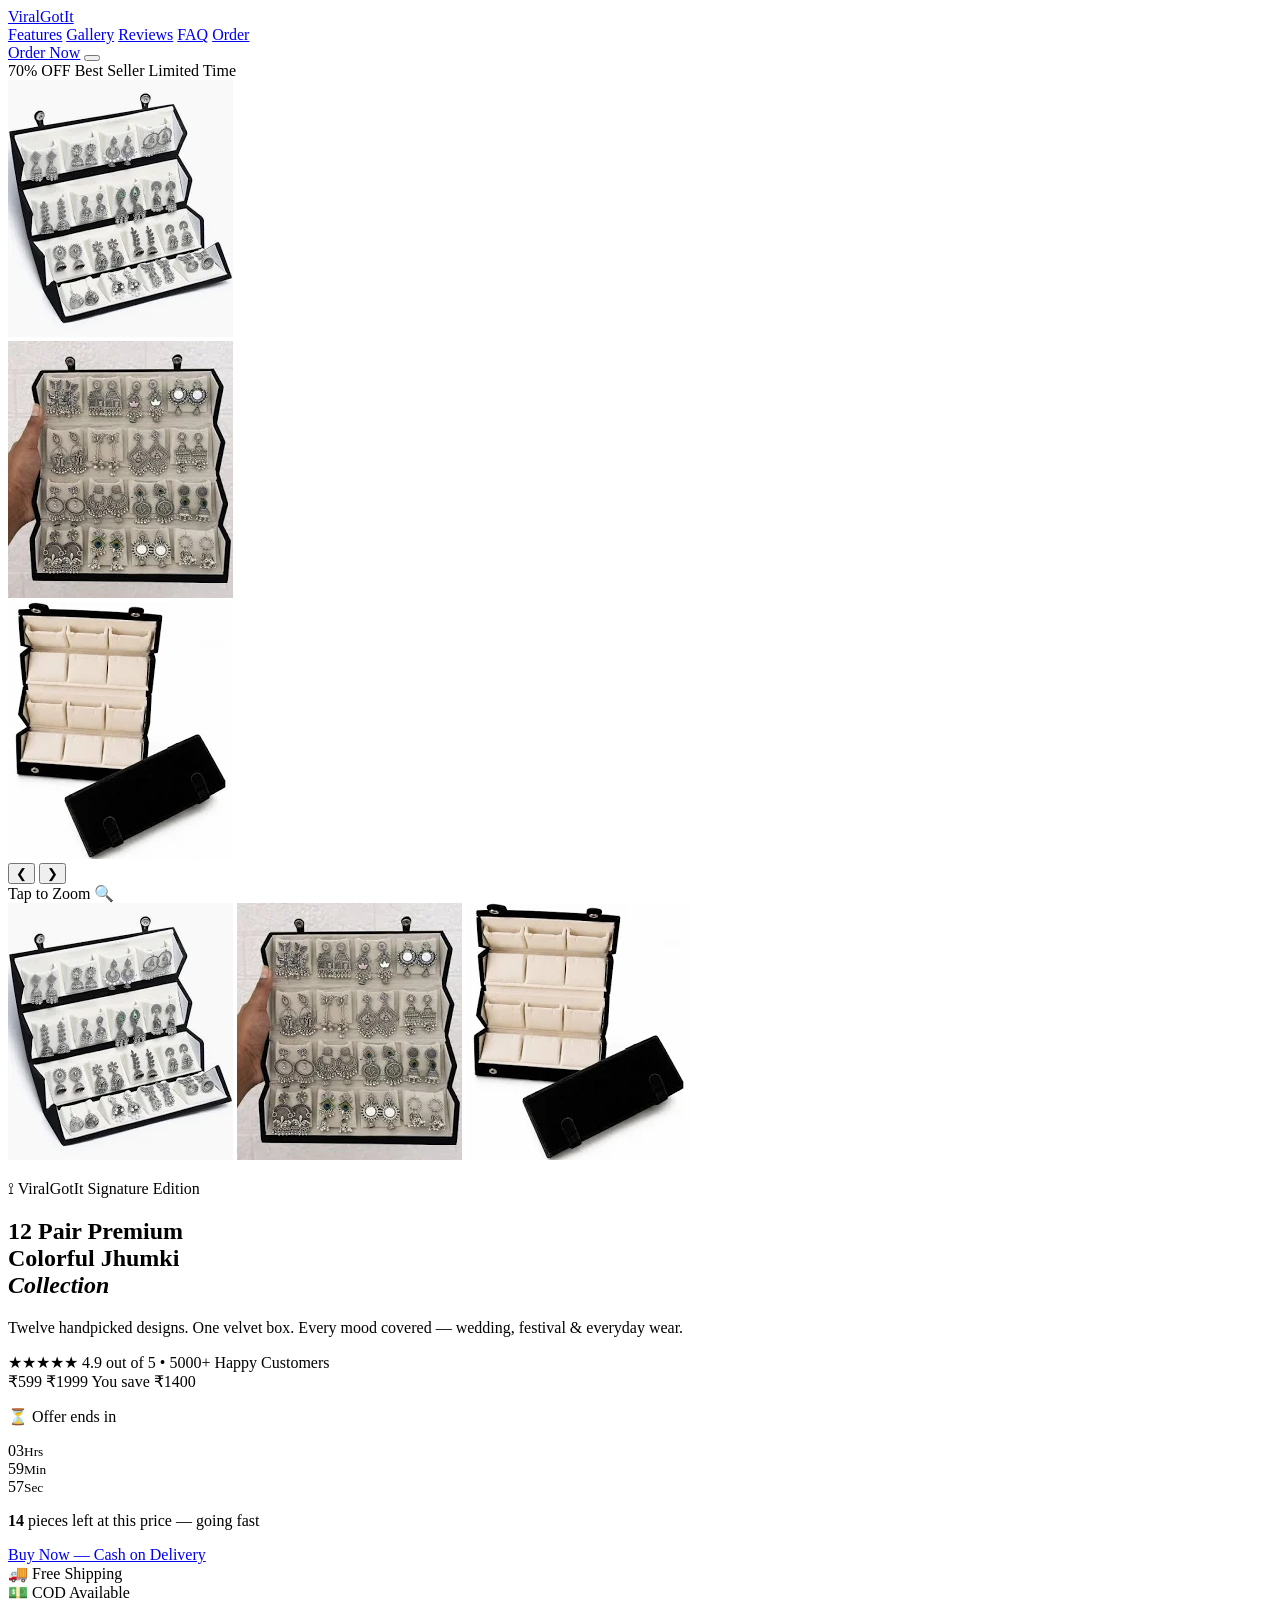
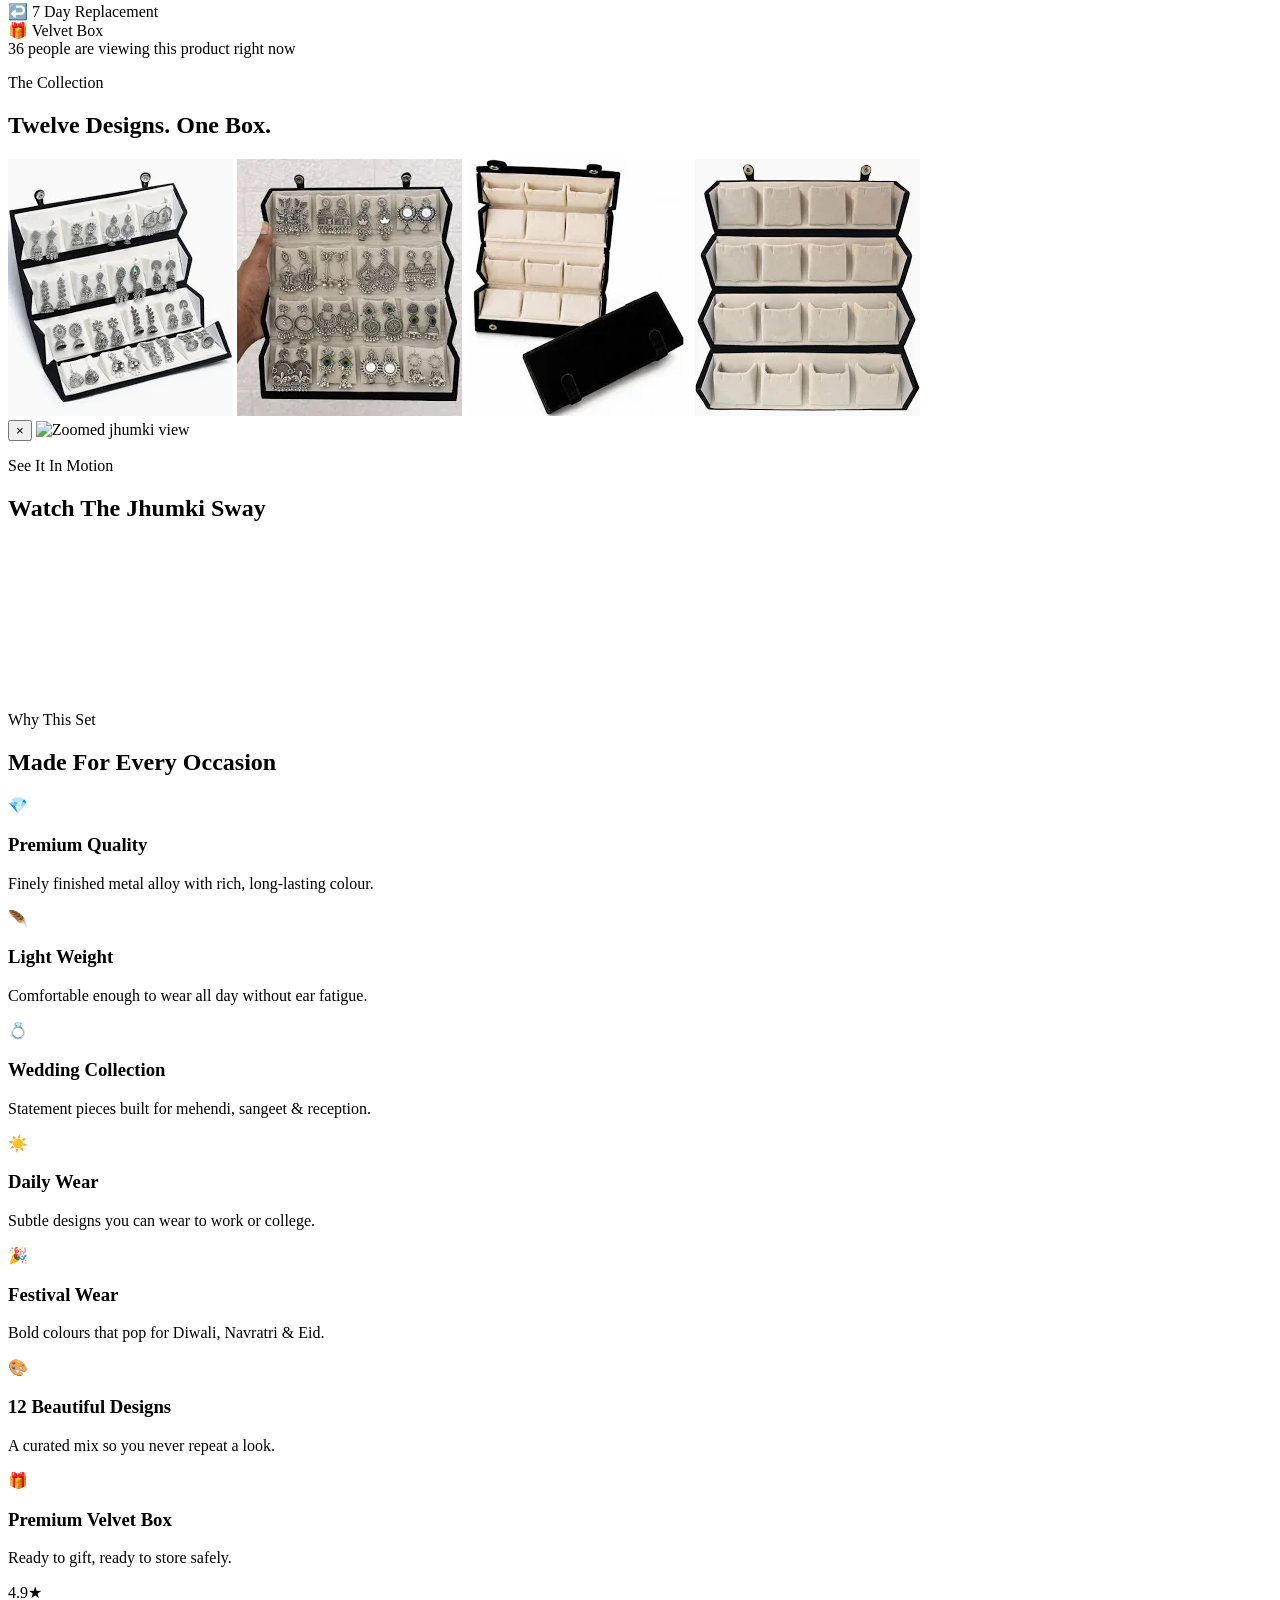
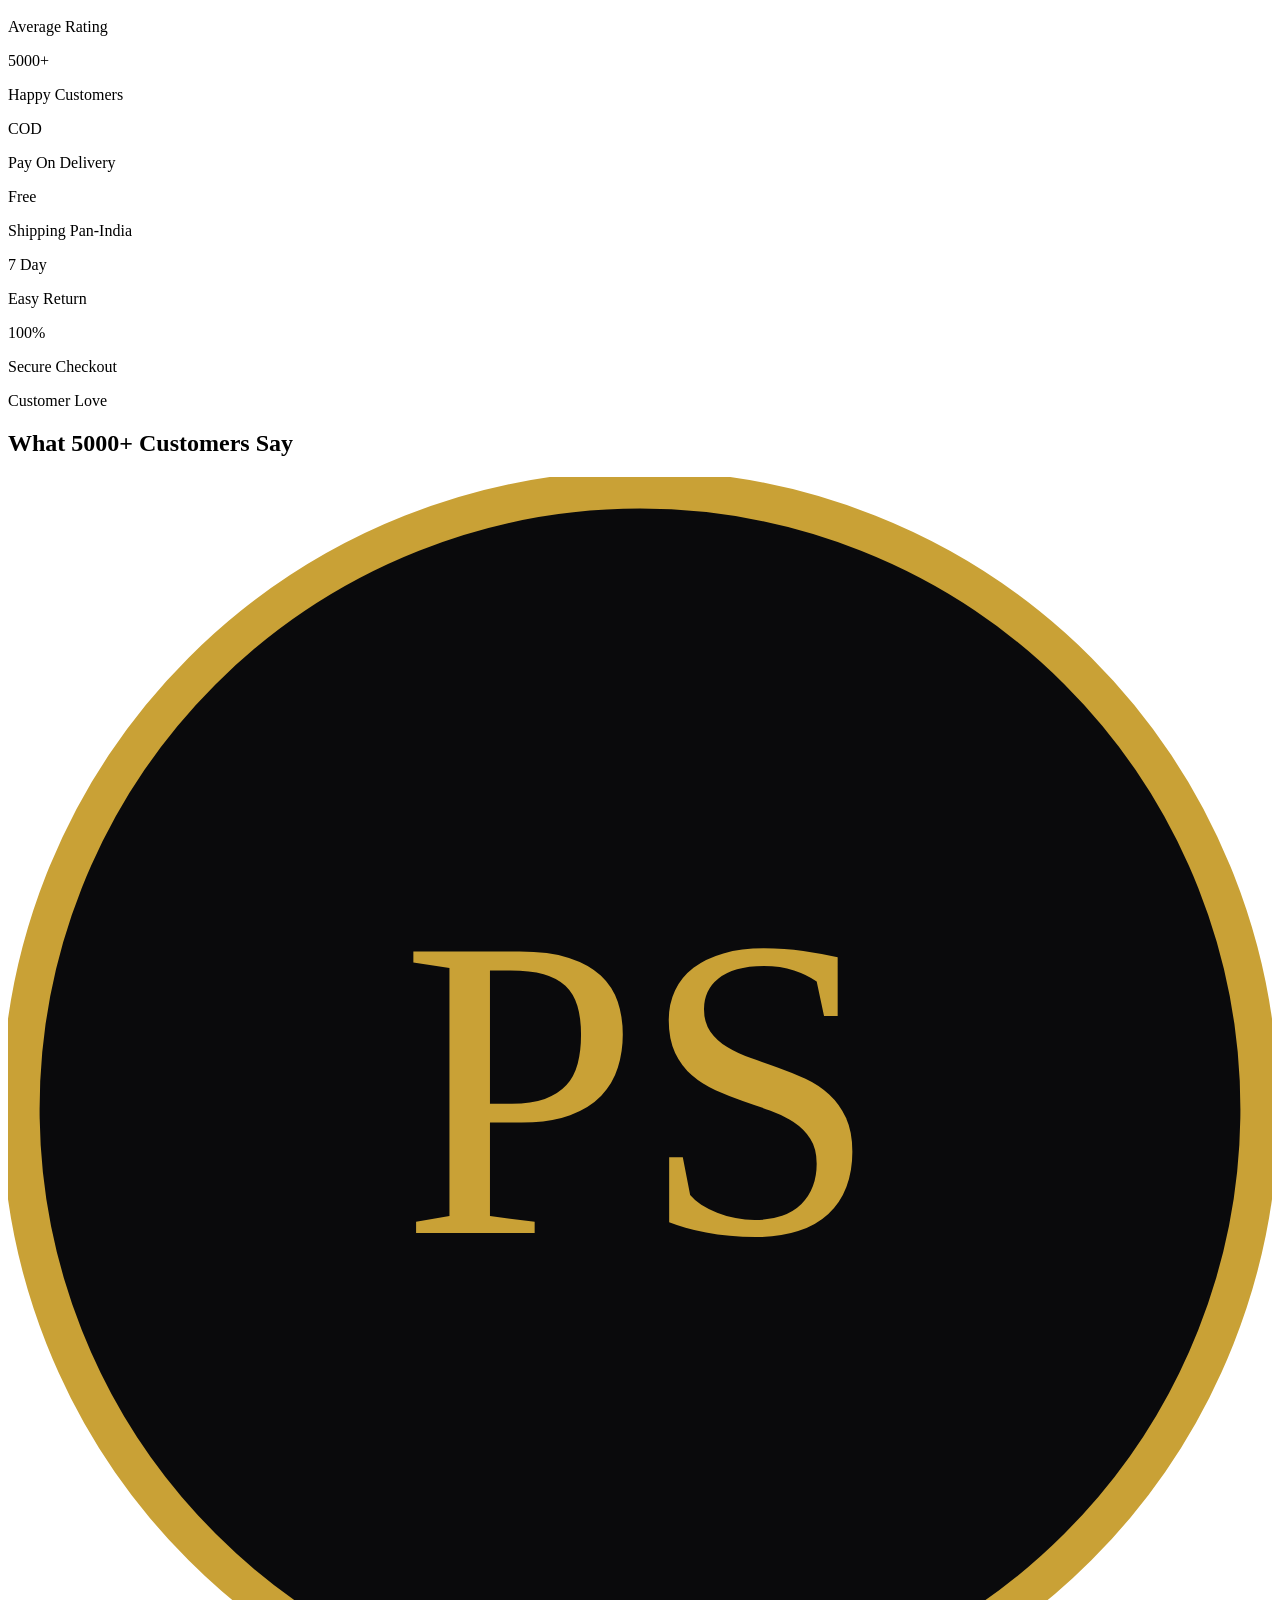
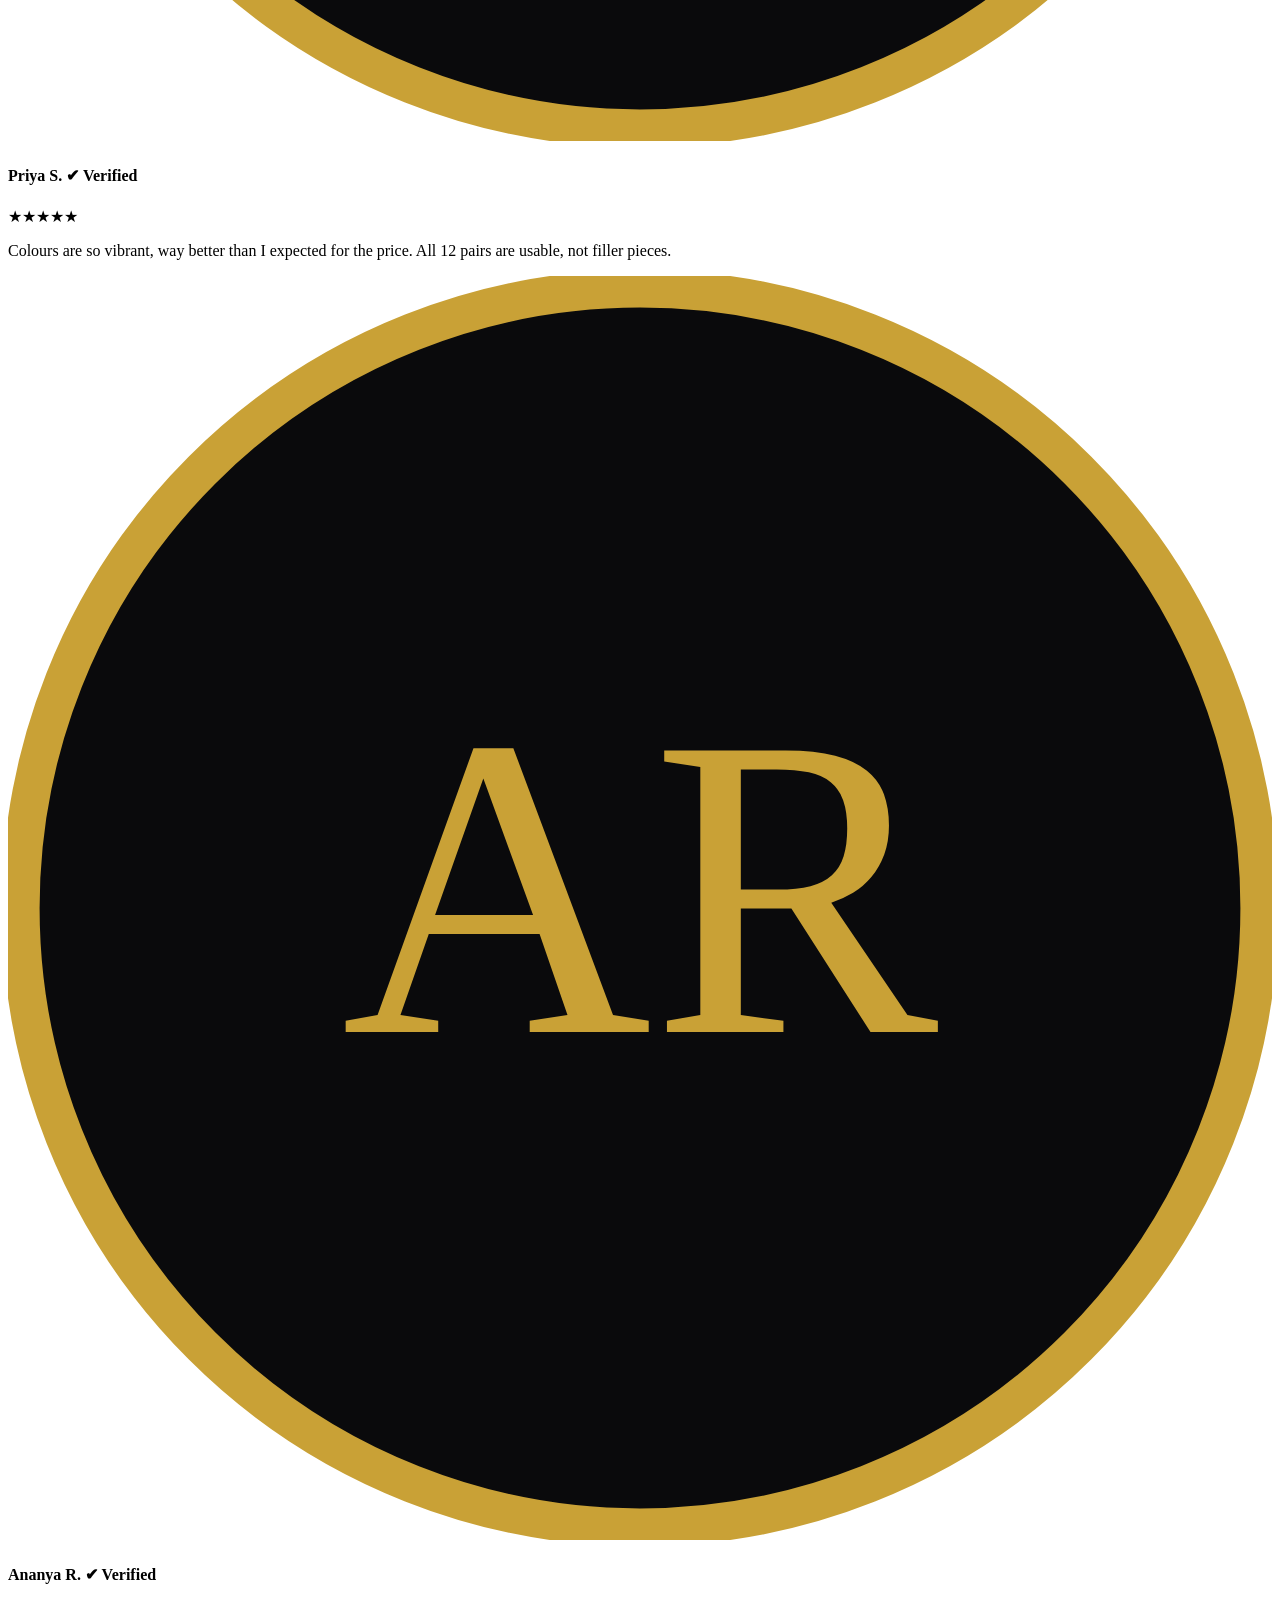
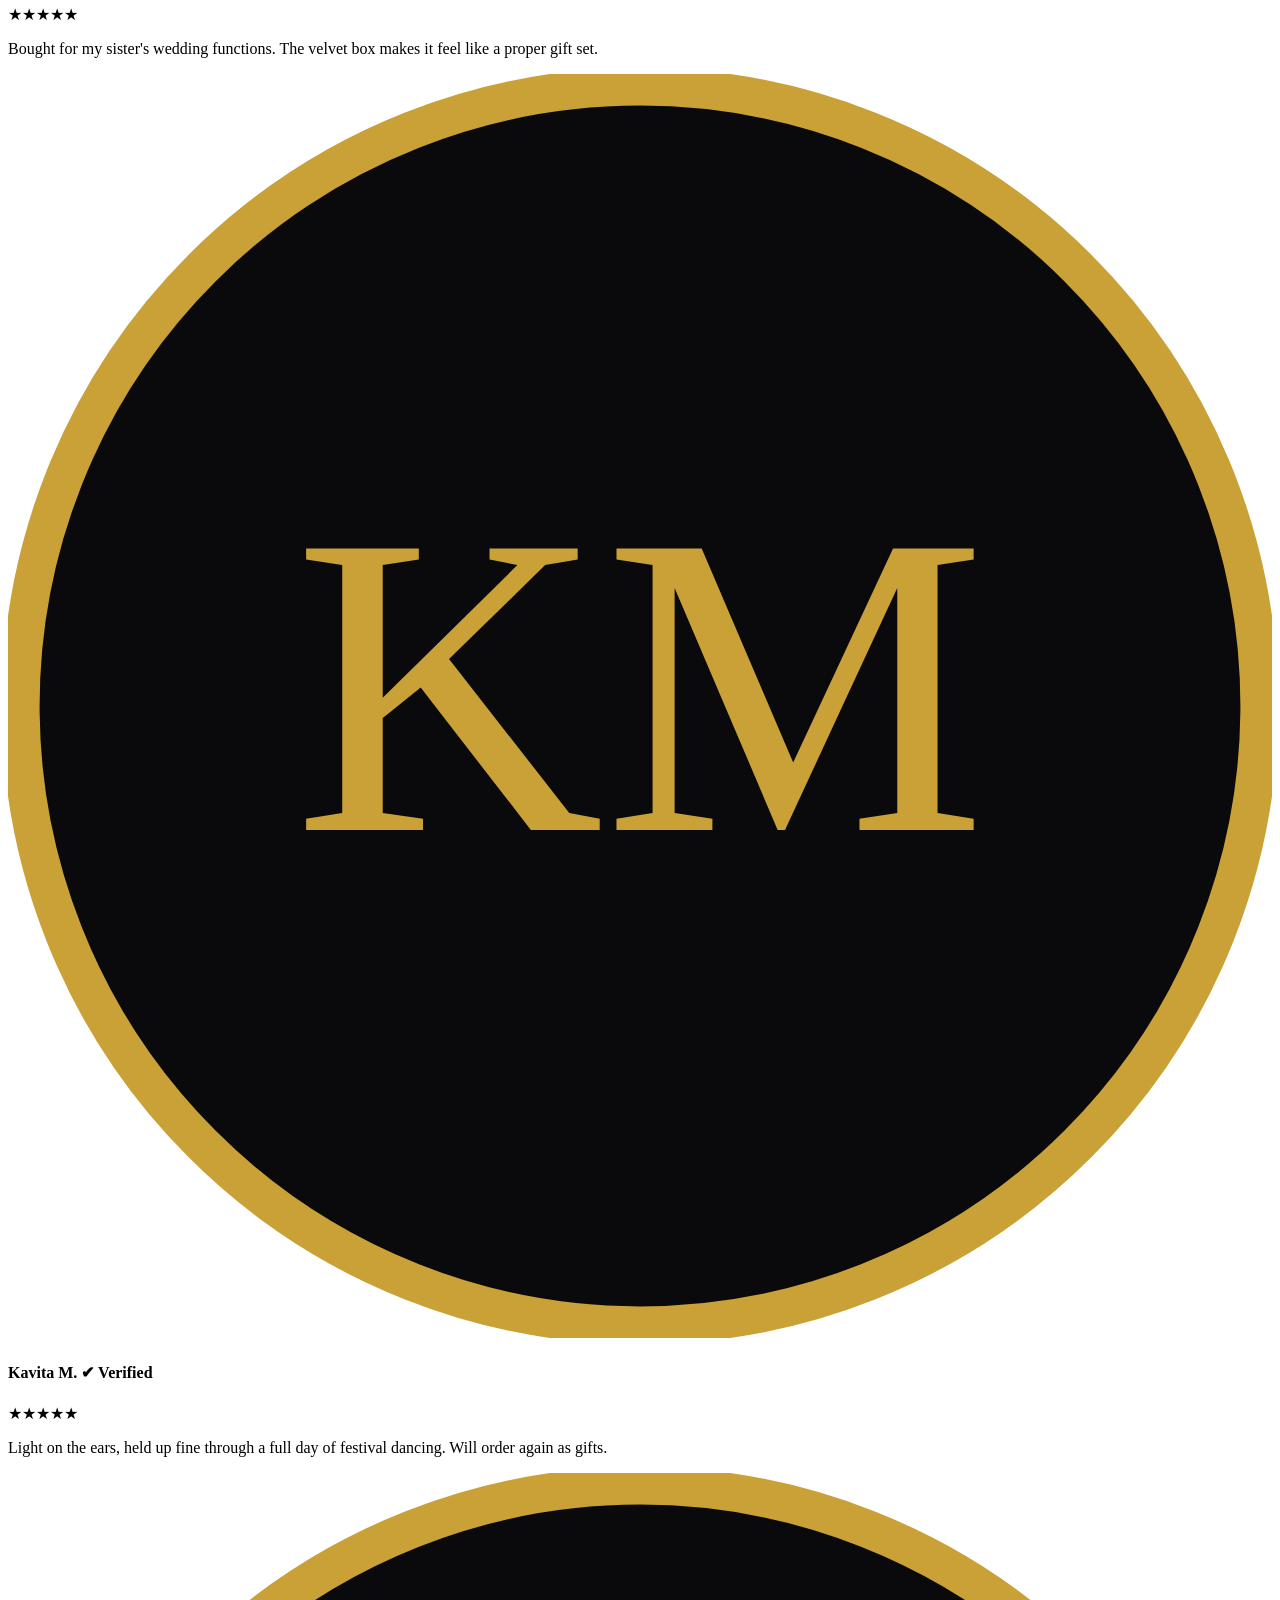
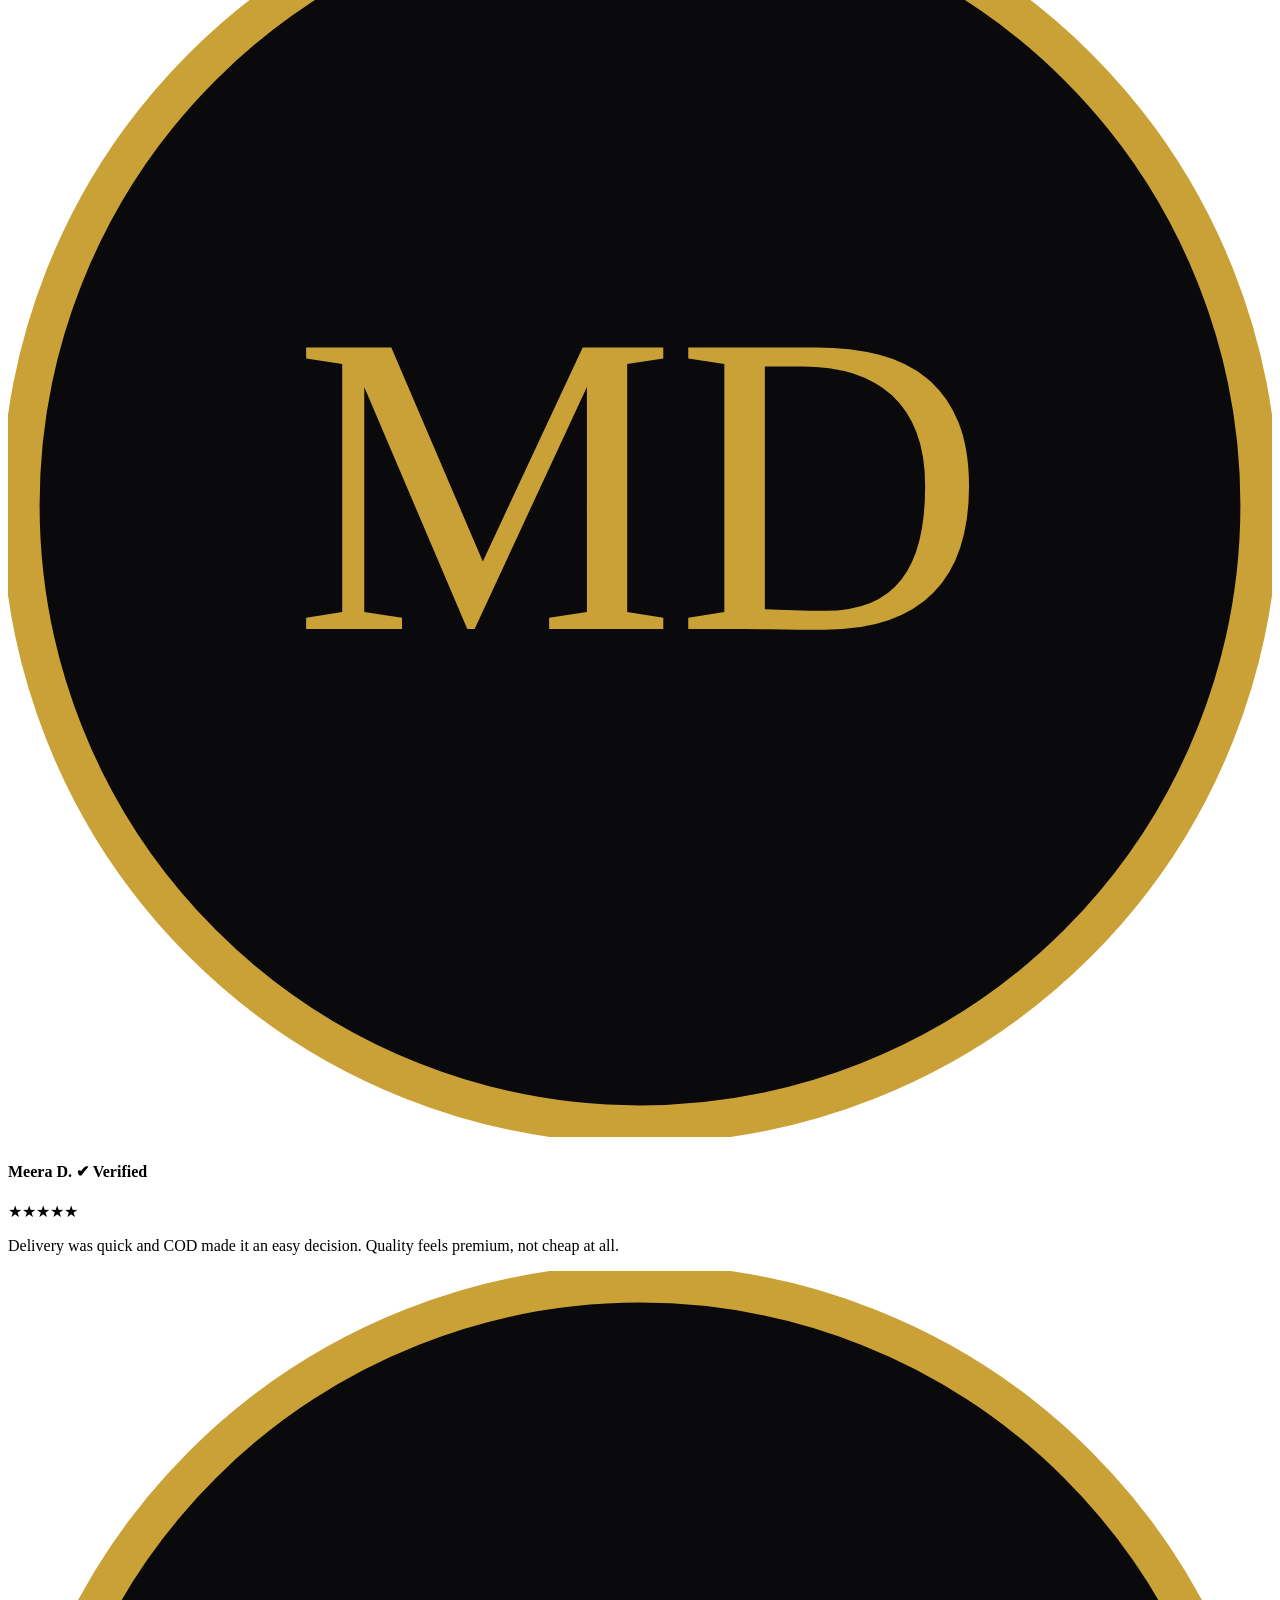
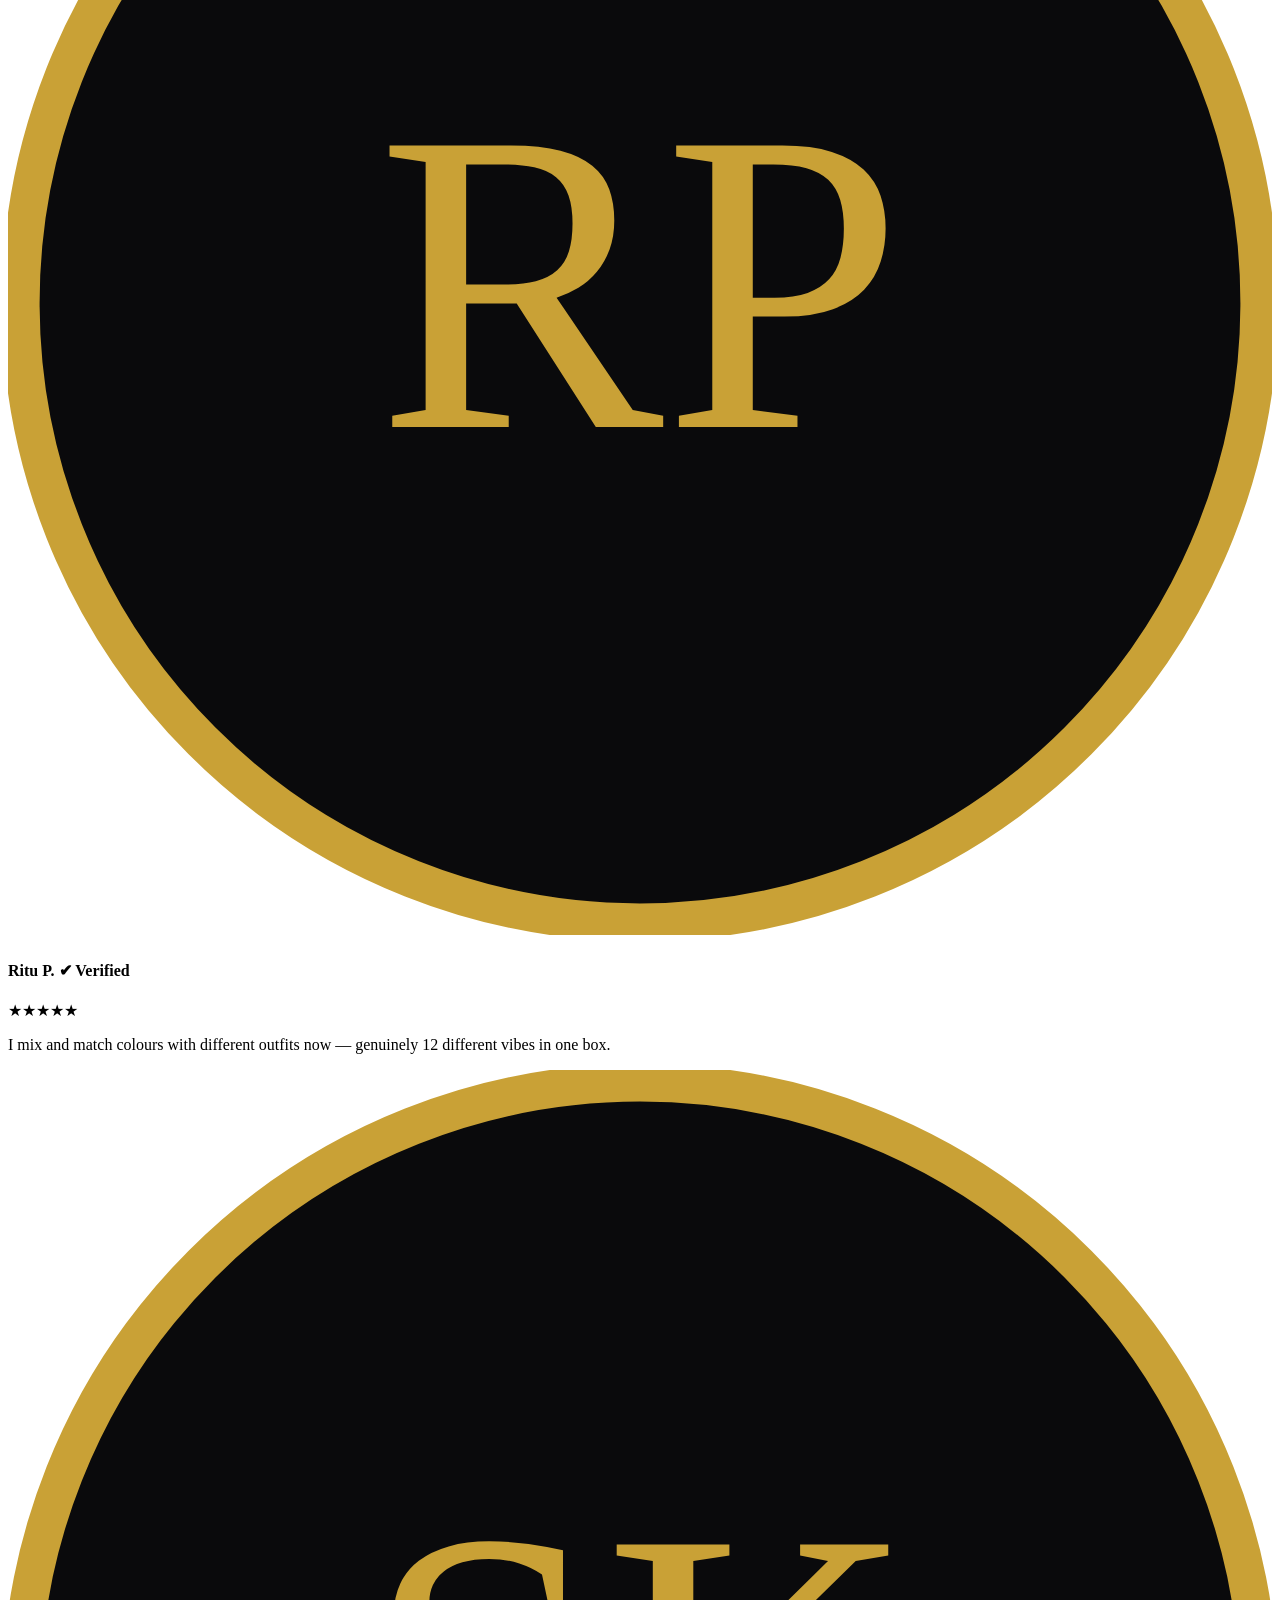
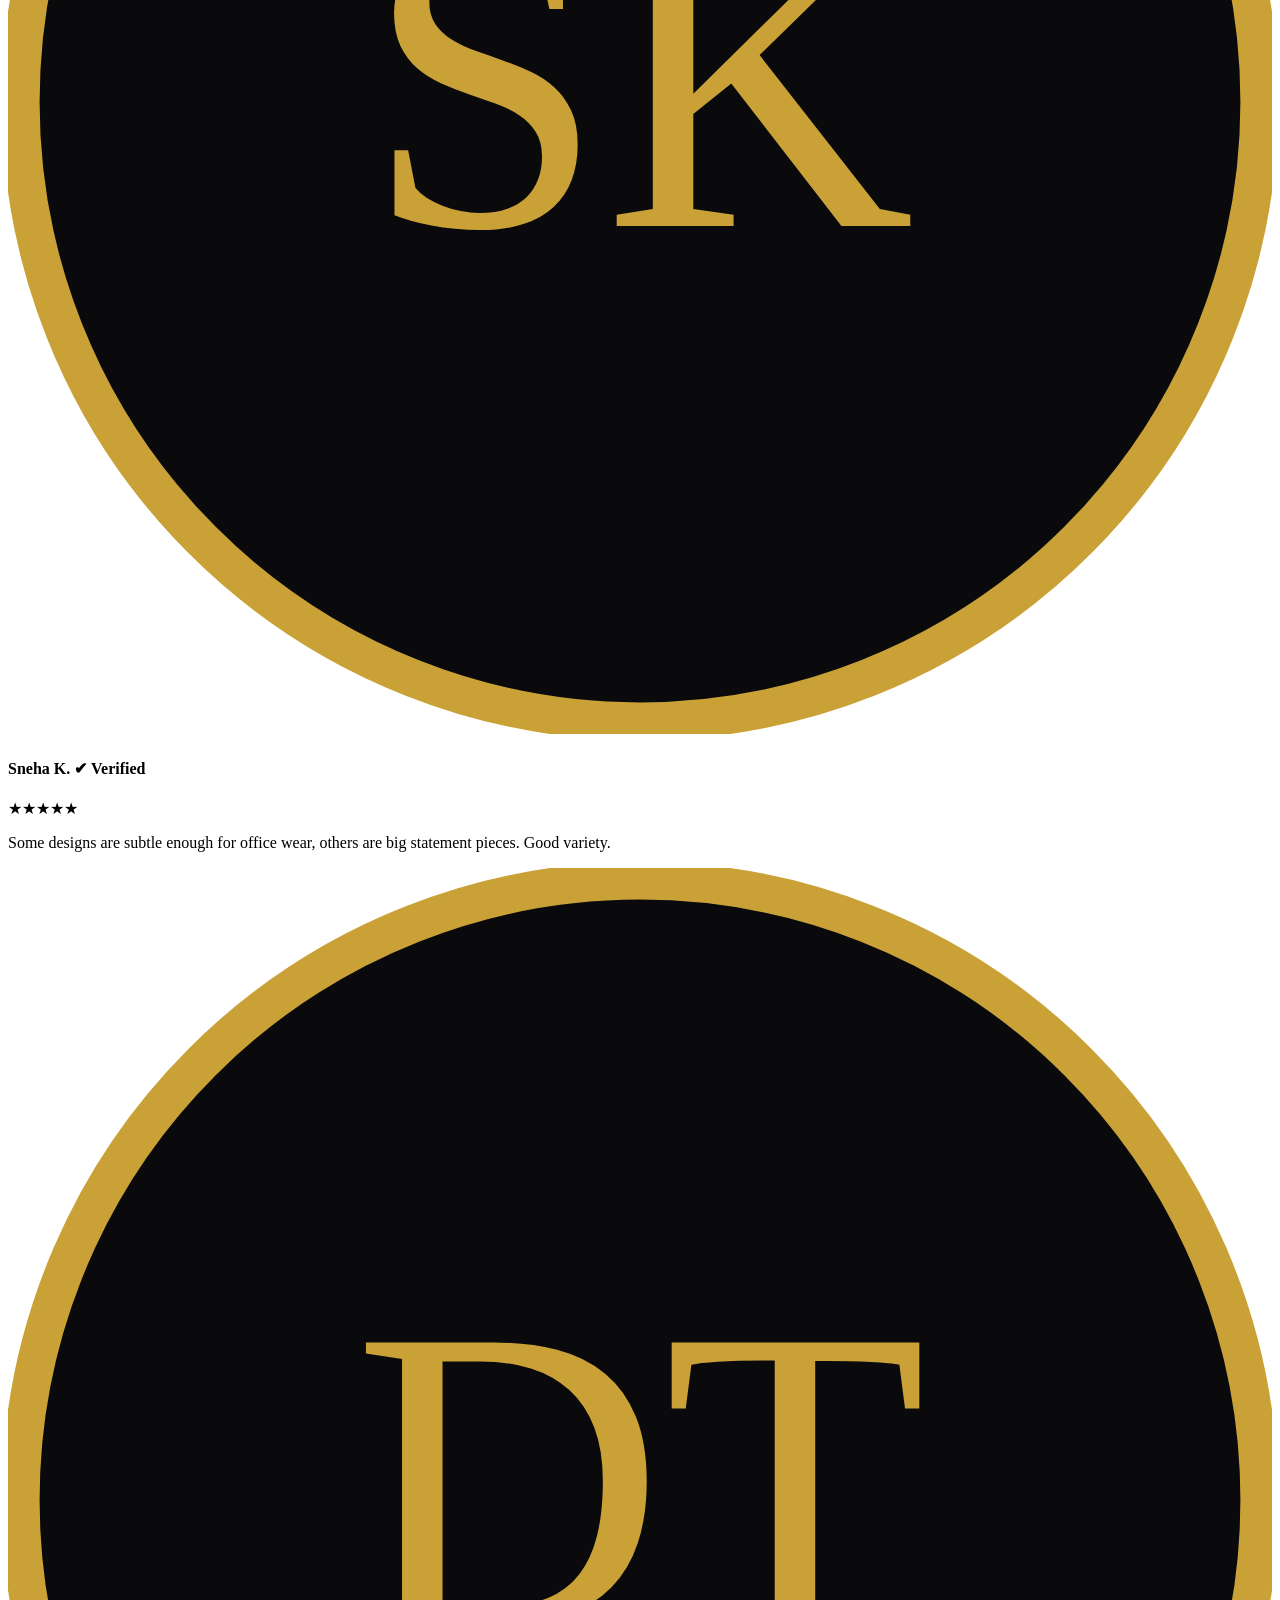
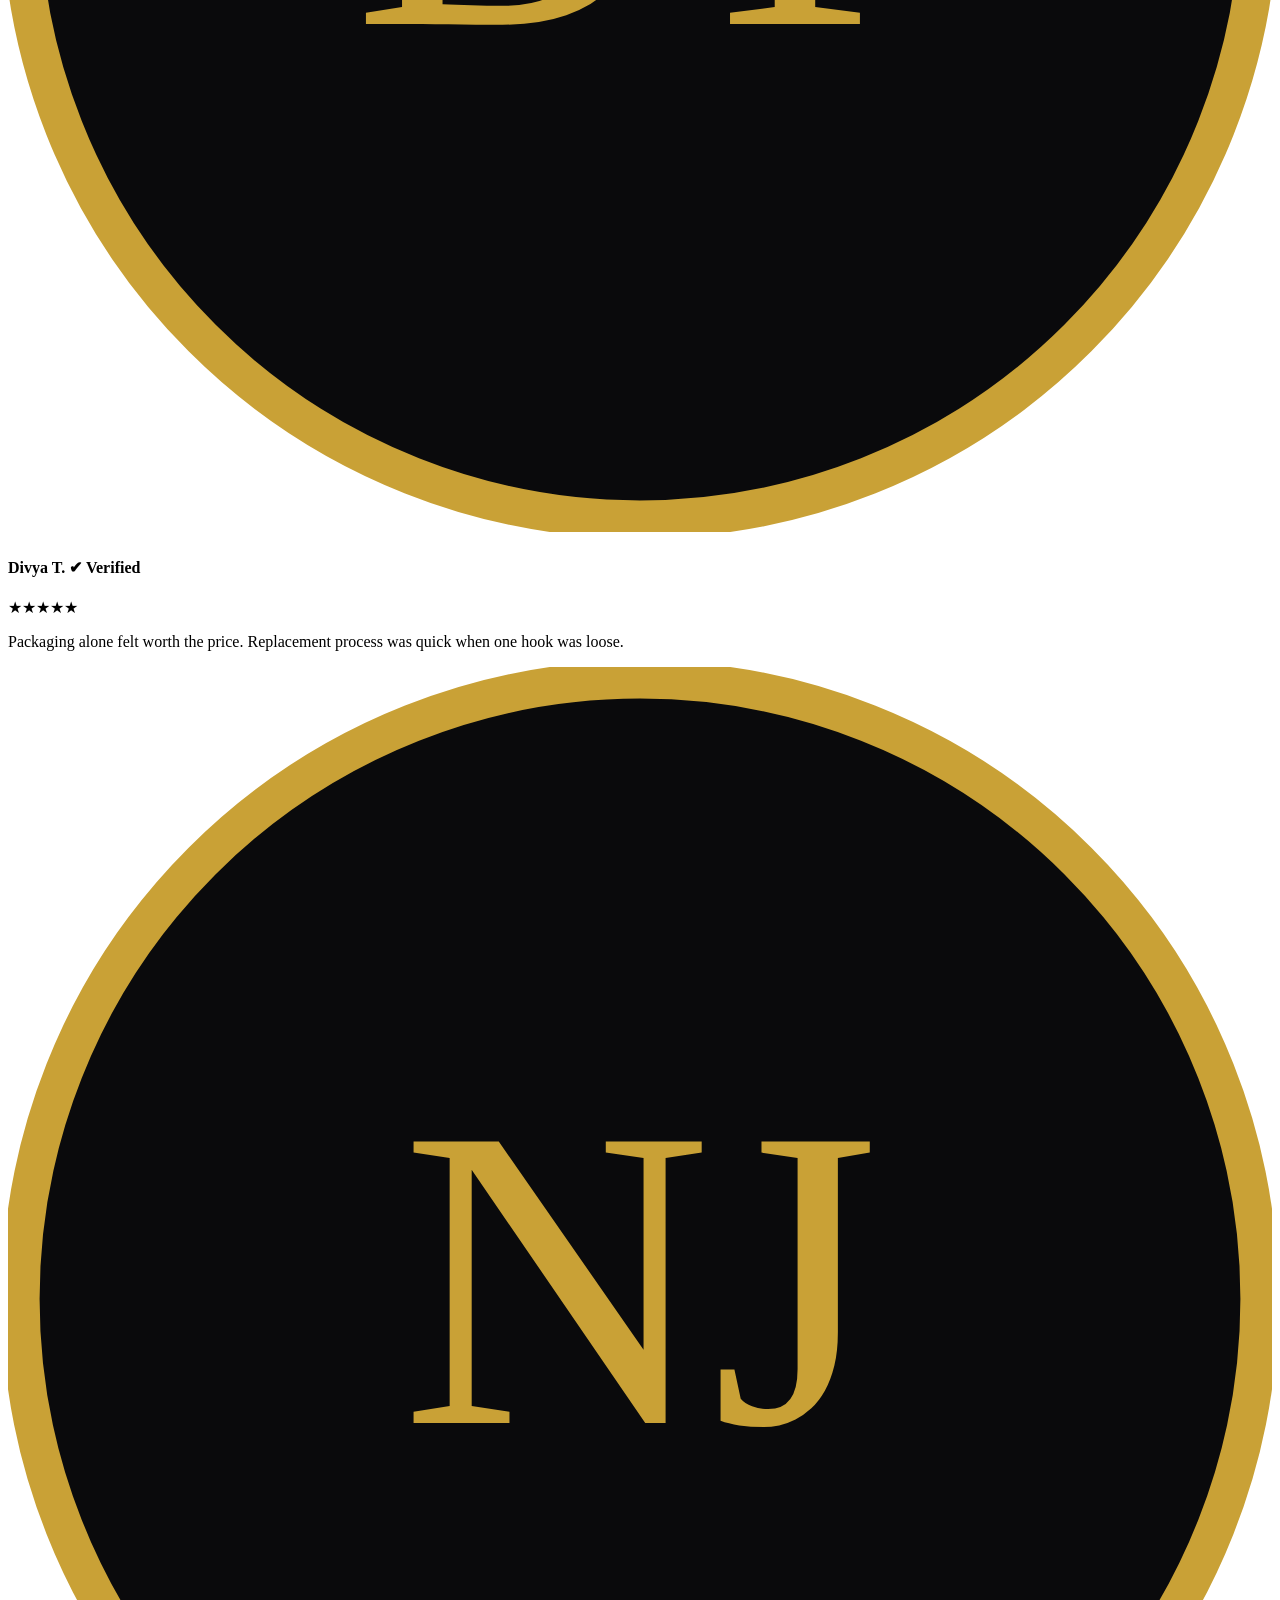
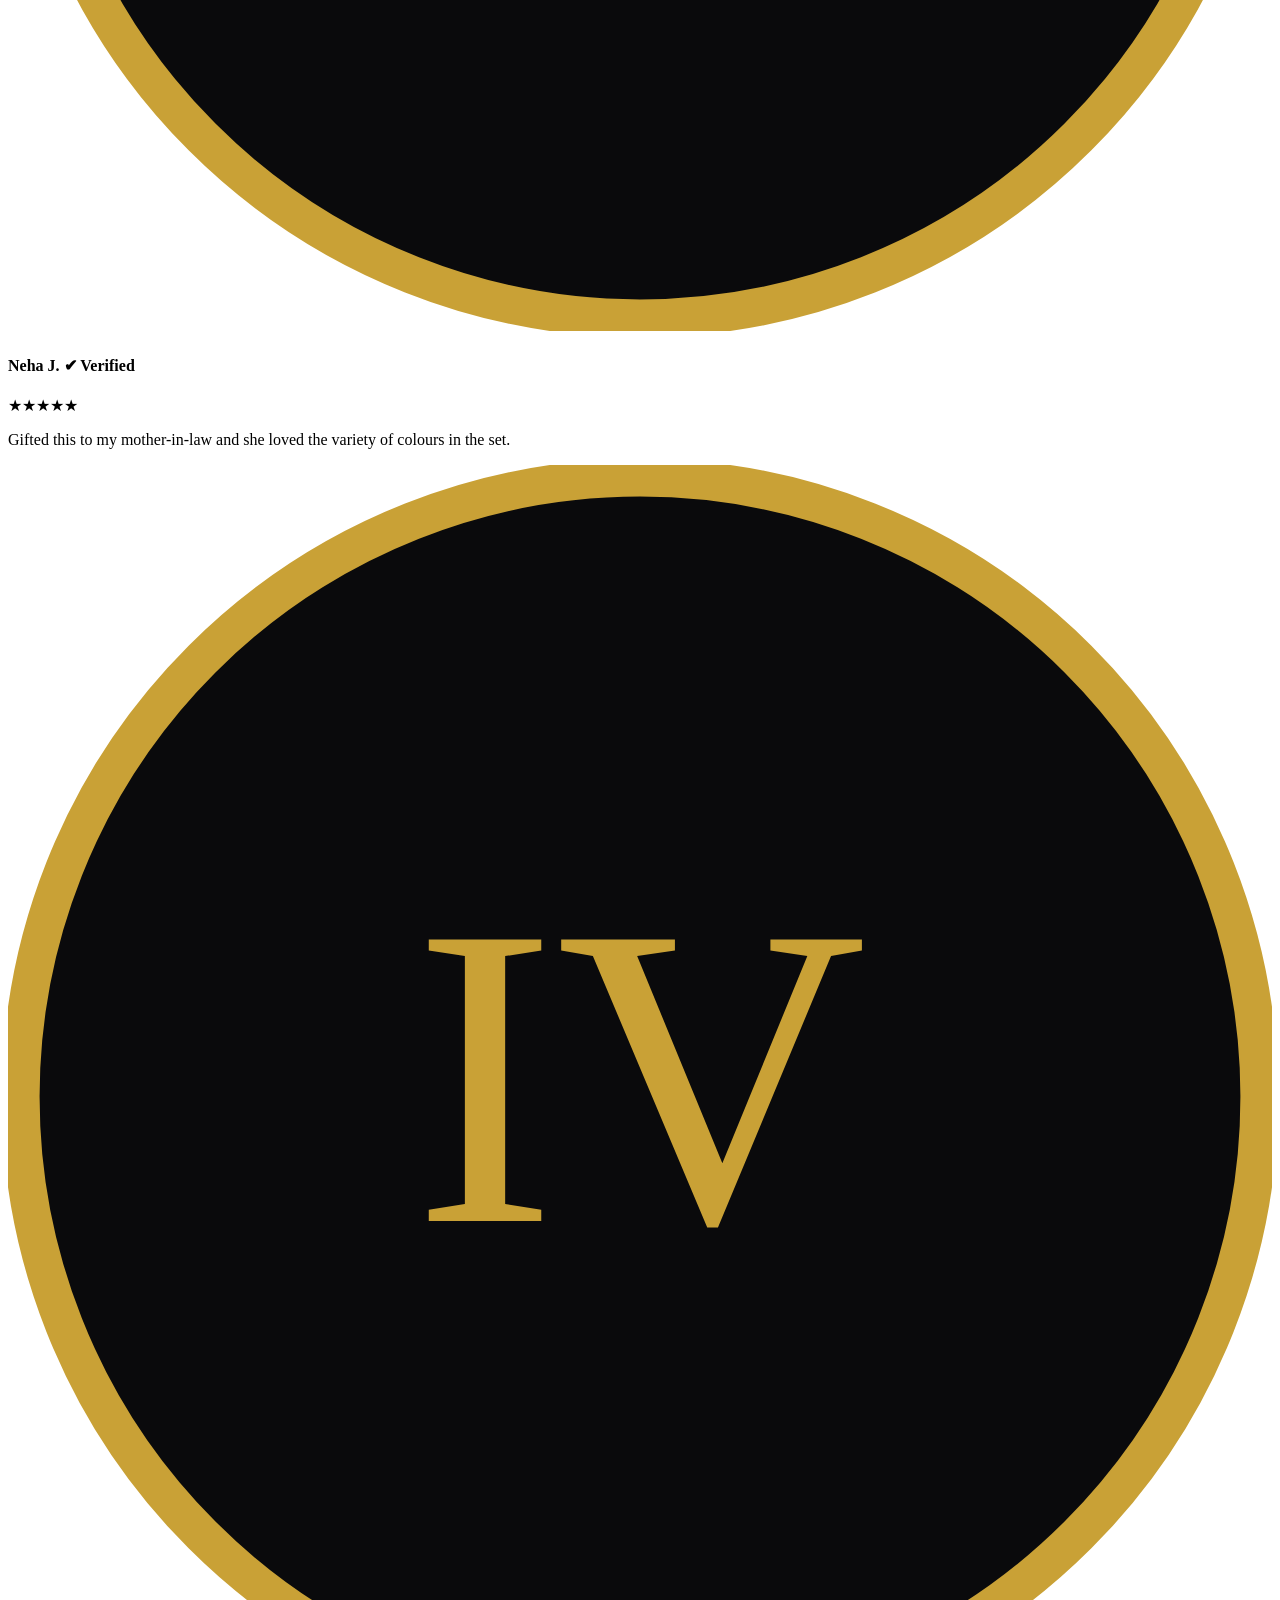
==== commit 6c953c4d: "Update index.html" ====
--- a/index.html
+++ b/index.html
@@ -90,8 +90,8 @@
         <div class="slider" id="slider">
           <div class="slider-track" id="sliderTrack">
             <div class="slide"><img src="Jhumki%20(4).webp" alt="12 Pair Premium Colorful Jhumki Collection - full set displayed" class="zoomable" loading="eager"></div>
-            <div class="slide"><img src="Jhumki%20(1).webp" alt="Jhumki earrings set held in hand for scale" class="zoomable" loading="lazy"></div>
-            <div class="slide"><img src="Jhumki%20(3).webp" alt="Jhumki collection in closed premium velvet box" class="zoomable" loading="lazy"></div>
+            <div class="slide"><img src="Jhumki%20(1).webp" alt="Jhumki earrings set held in hand for scale" class="zoomable" loading="eager"></div>
+            <div class="slide"><img src="Jhumki%20(3).webp" alt="Jhumki collection in closed premium velvet box" class="zoomable" loading="eager"></div>
           </div>
           <button class="slider-btn prev" id="prevBtn" aria-label="Previous image">&#10094;</button>
           <button class="slider-btn next" id="nextBtn" aria-label="Next image">&#10095;</button>
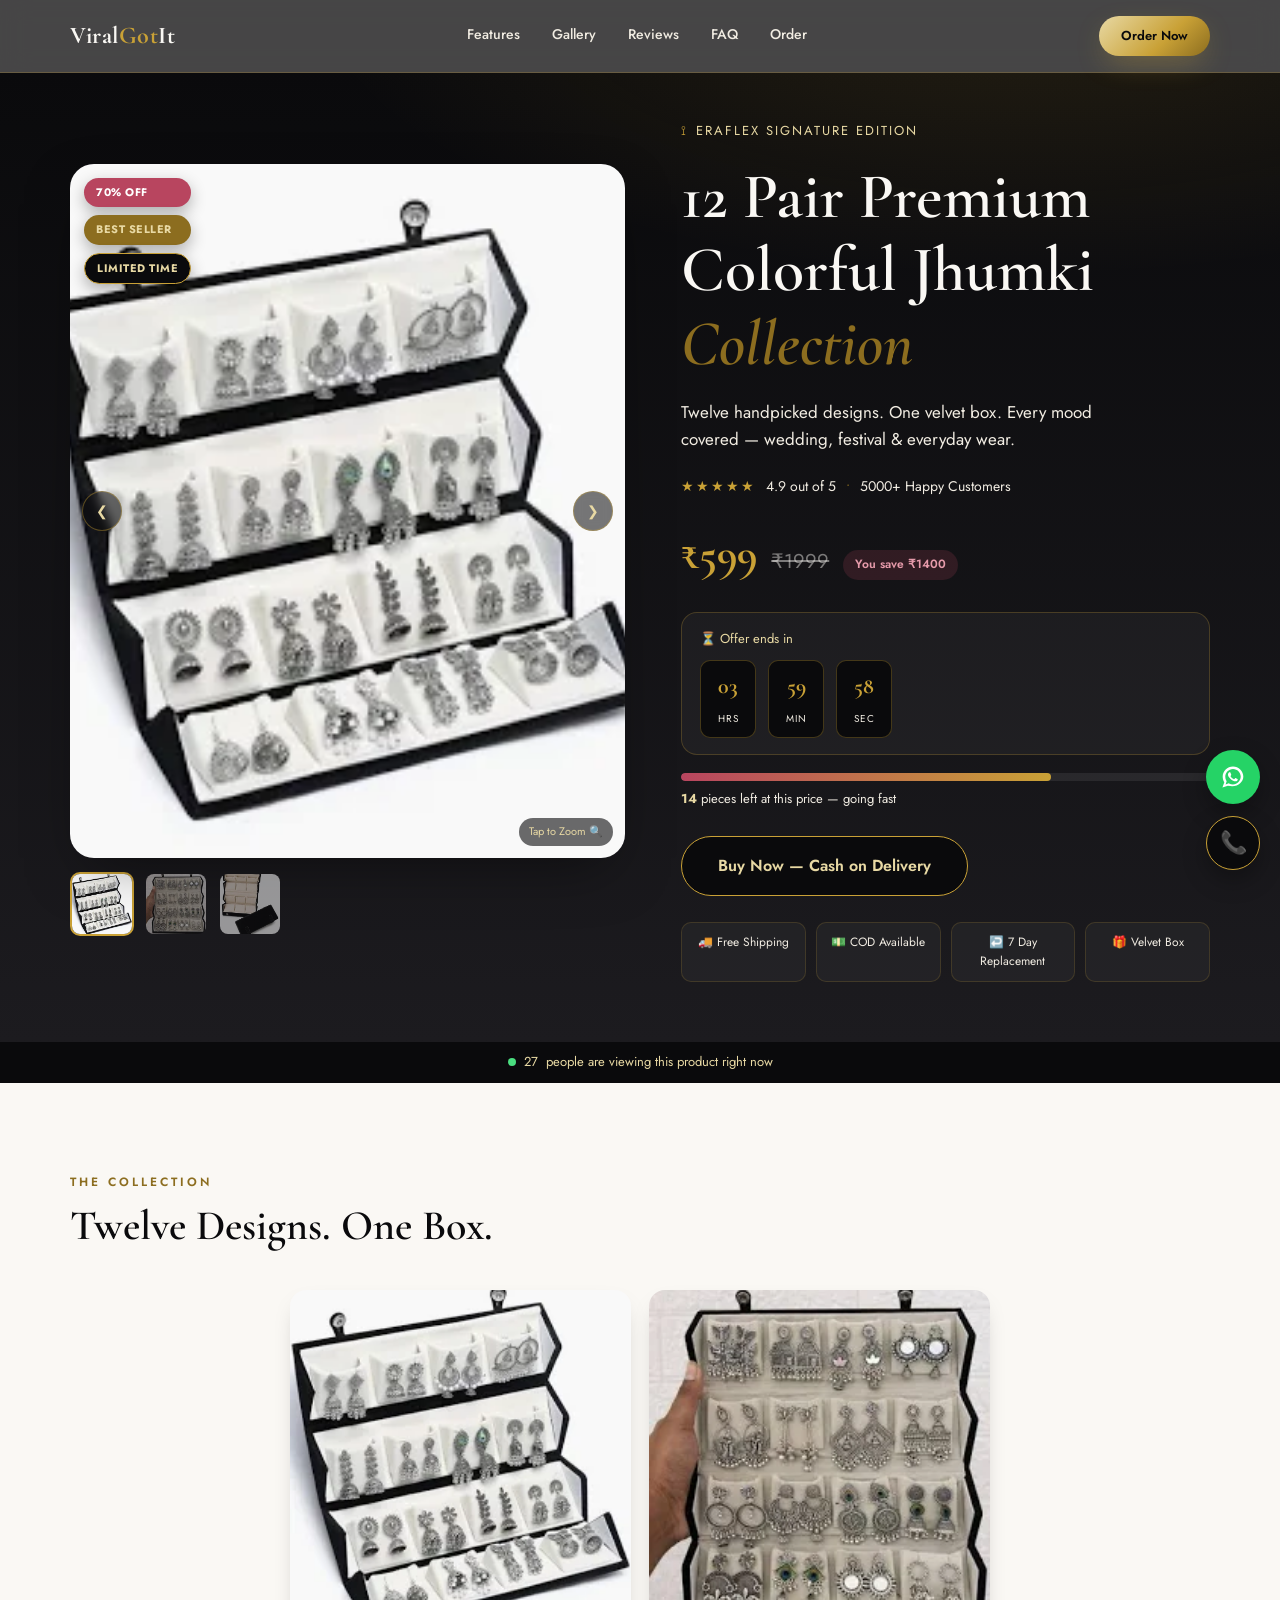
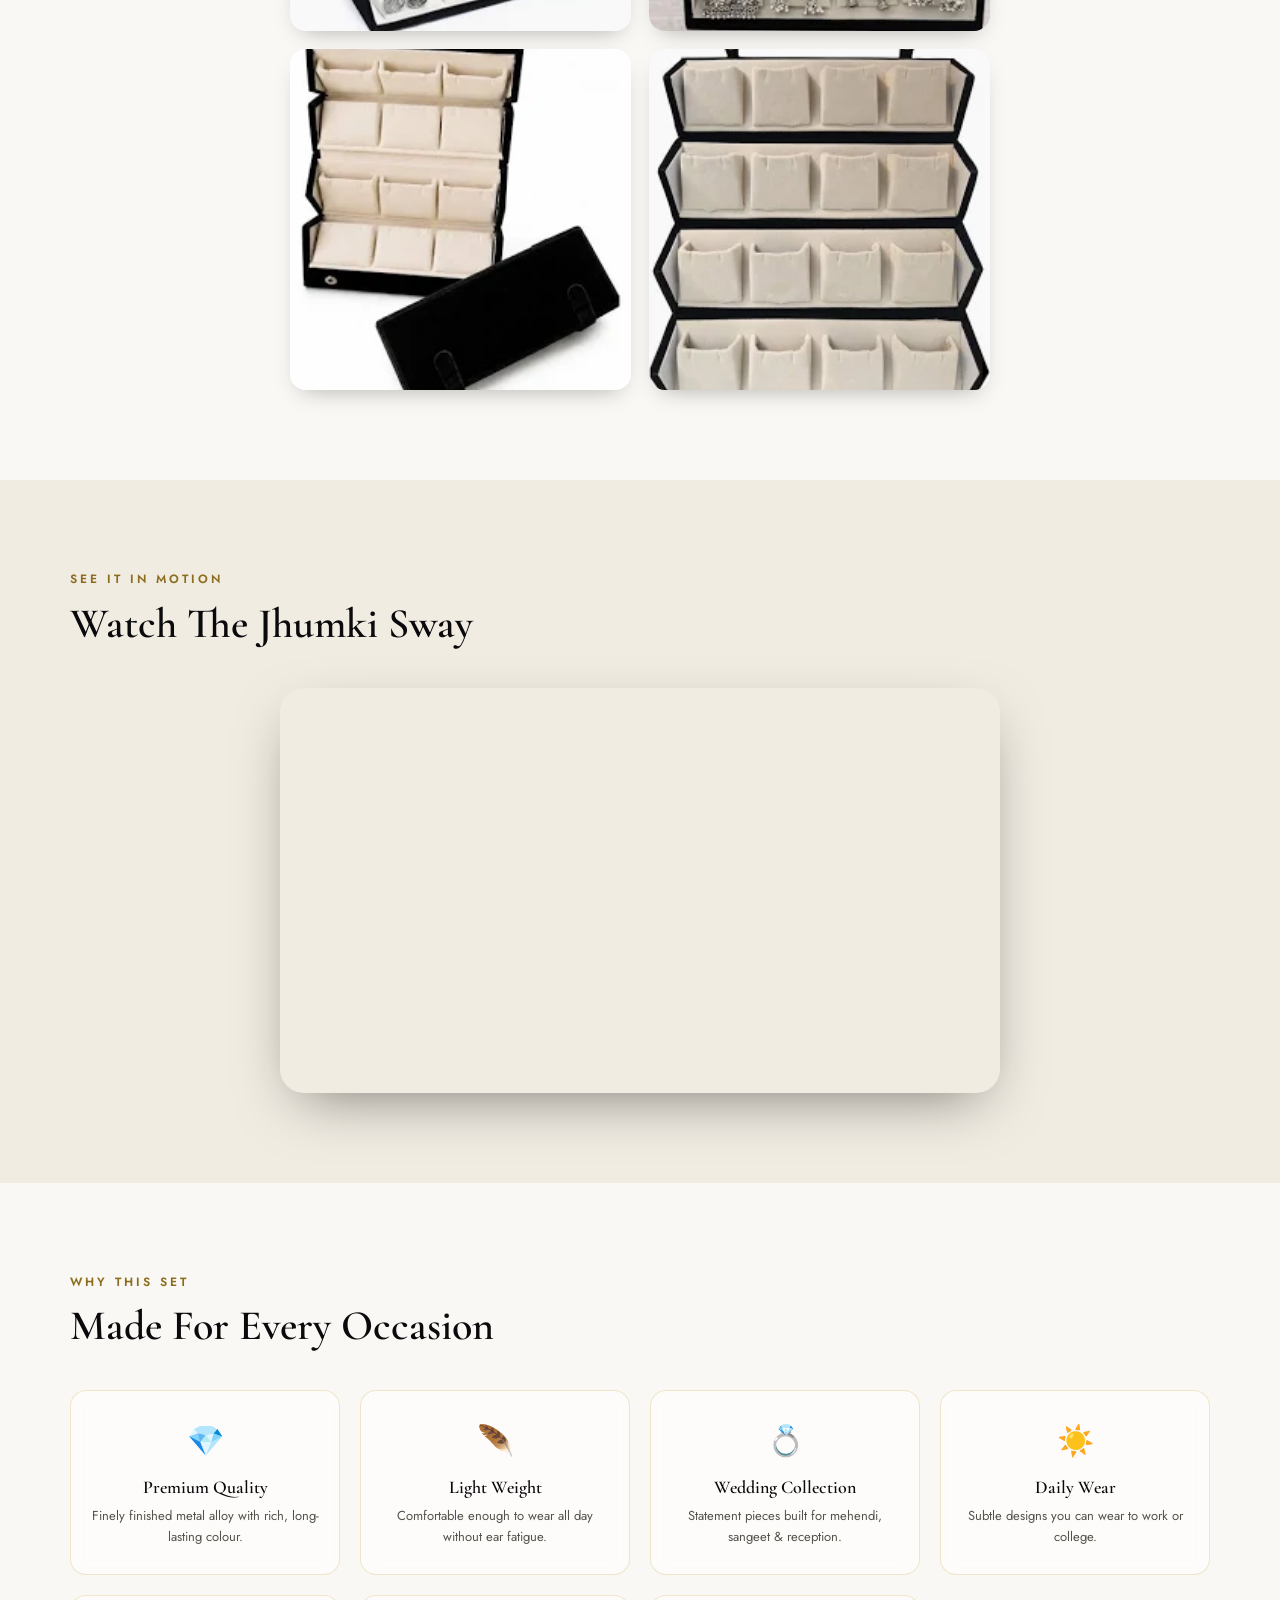
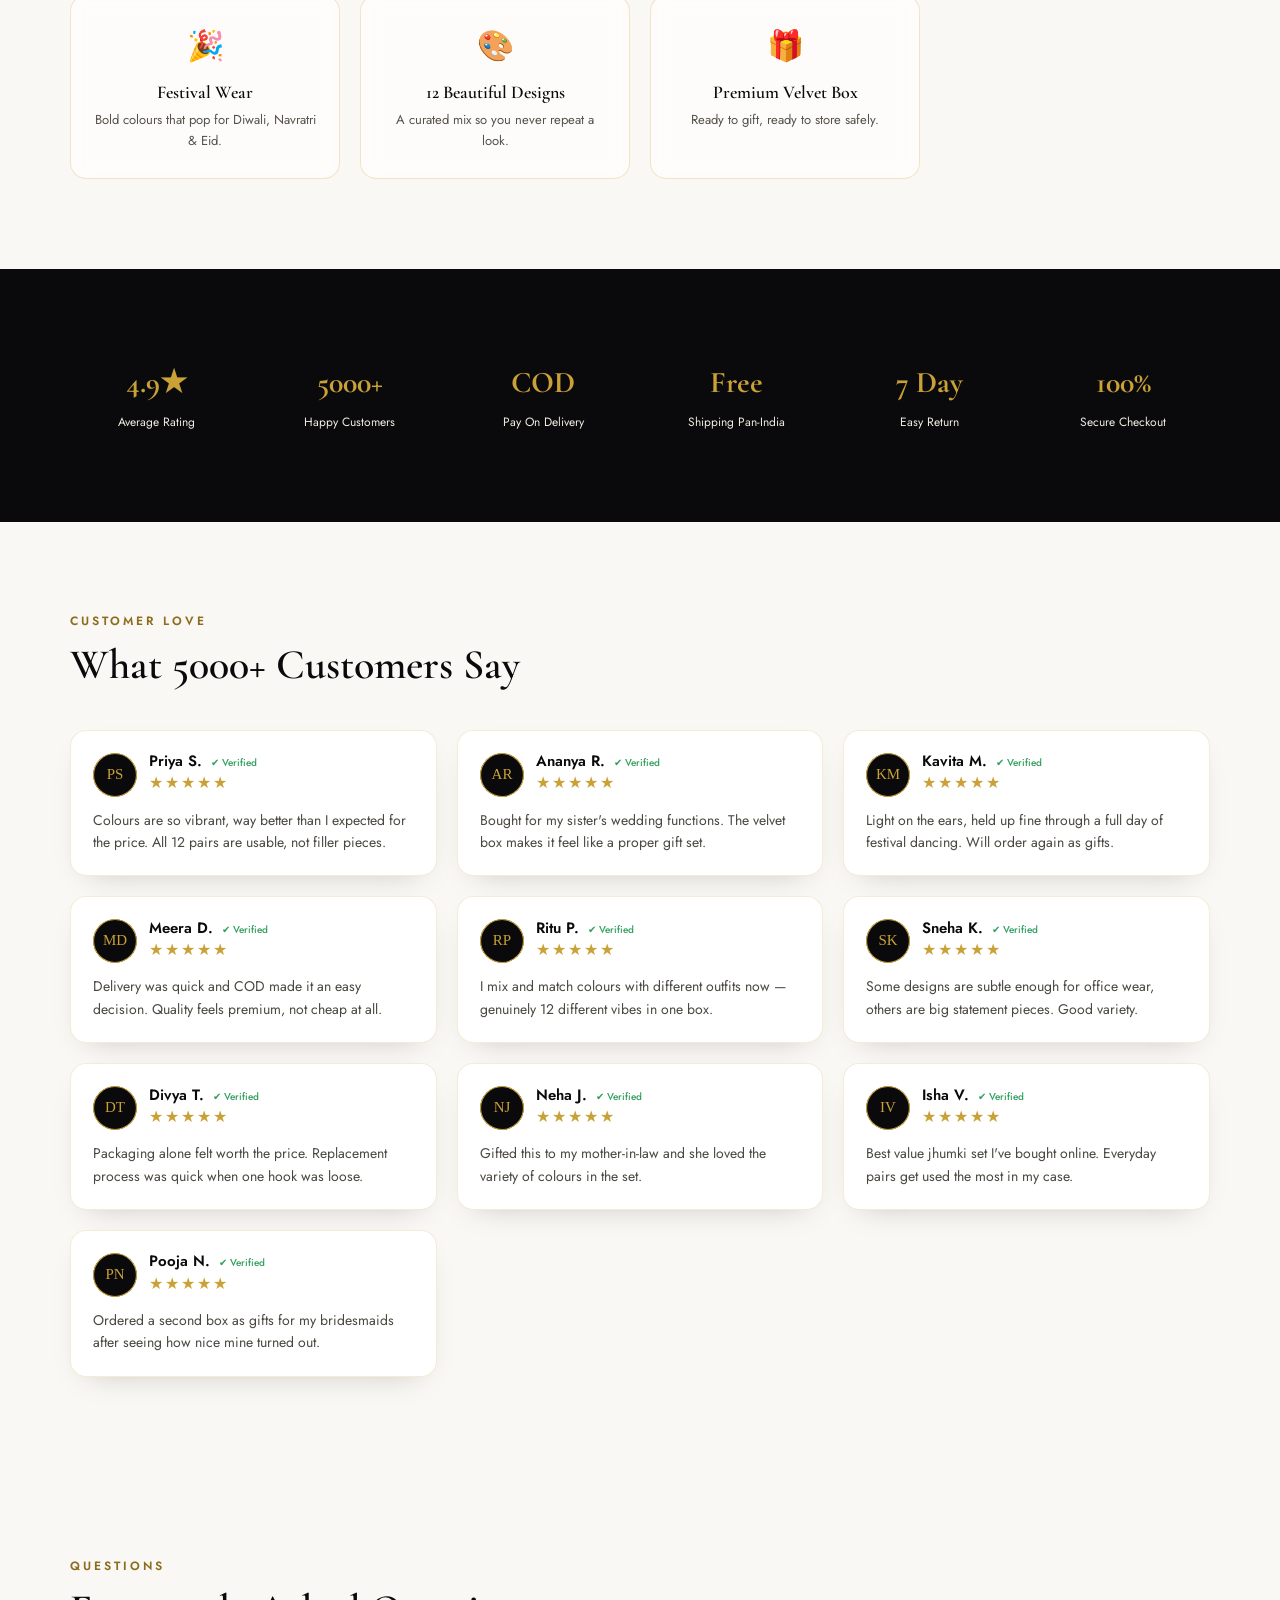
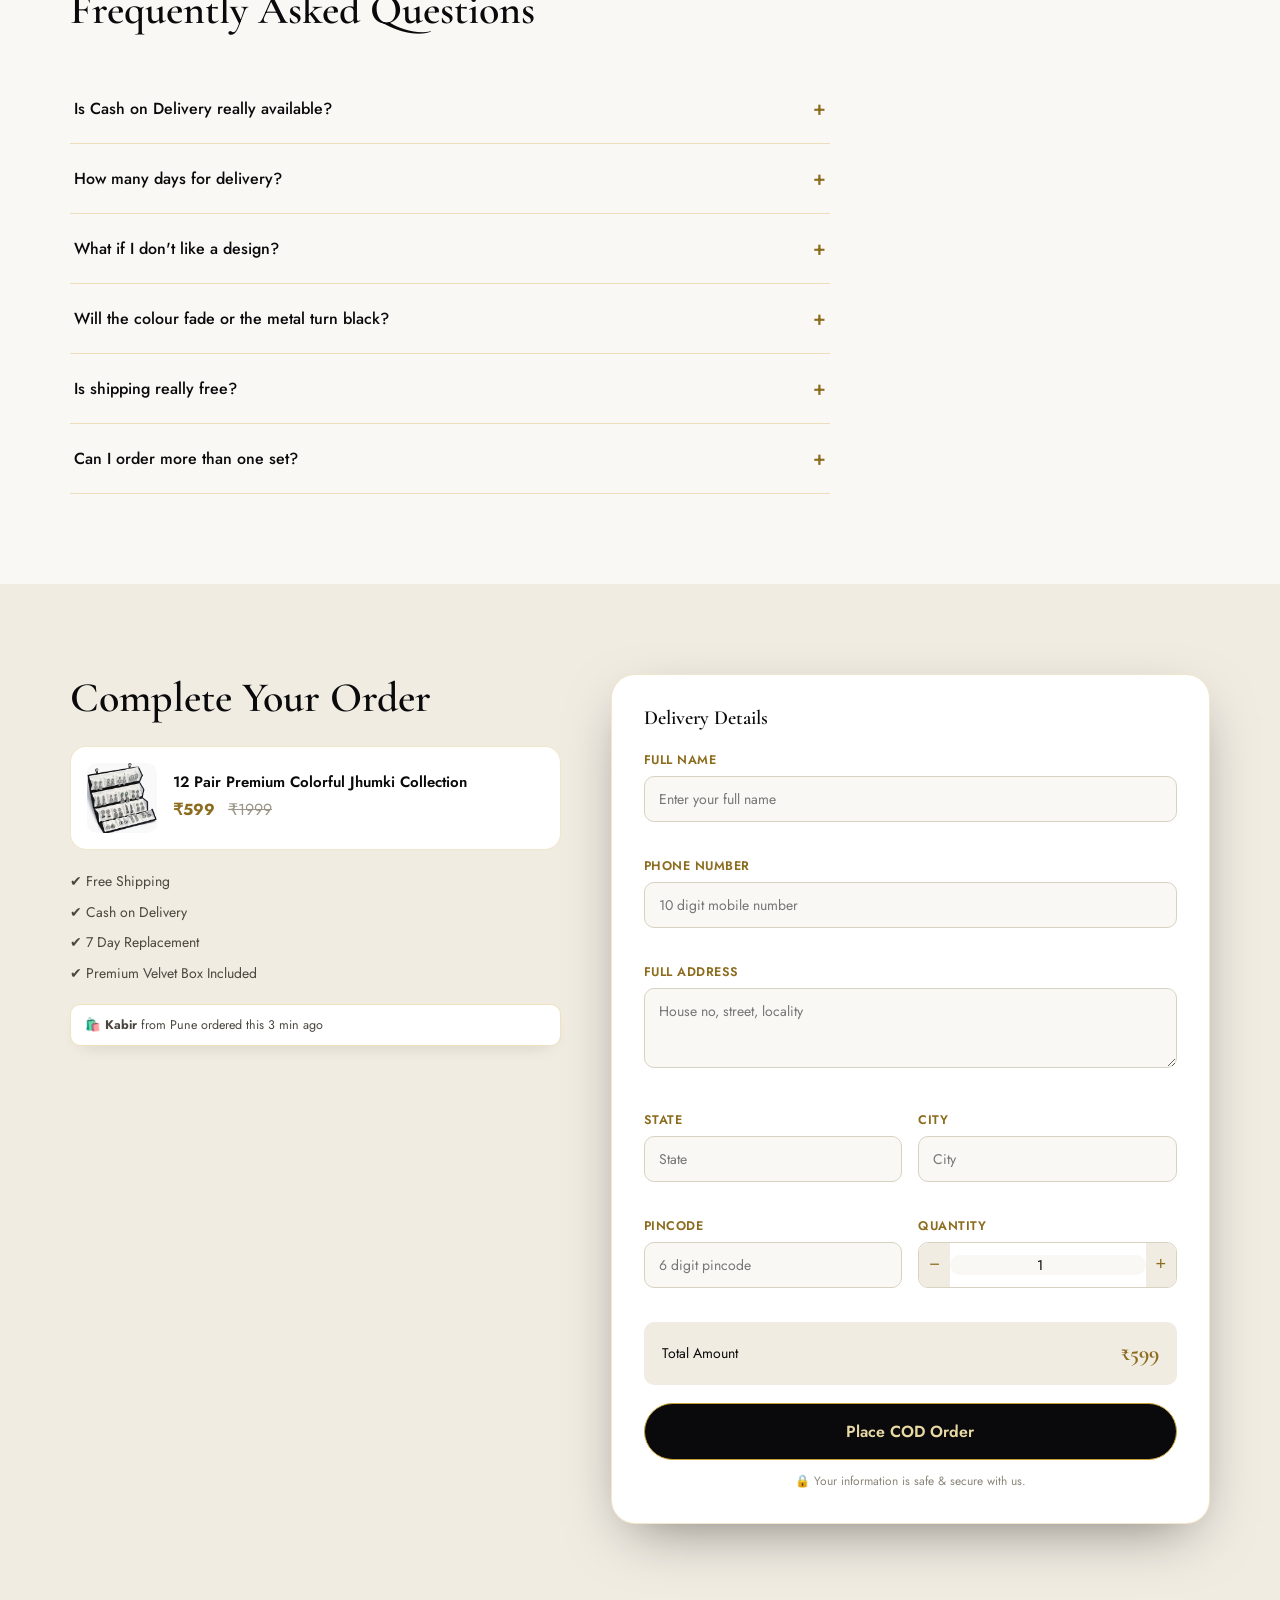
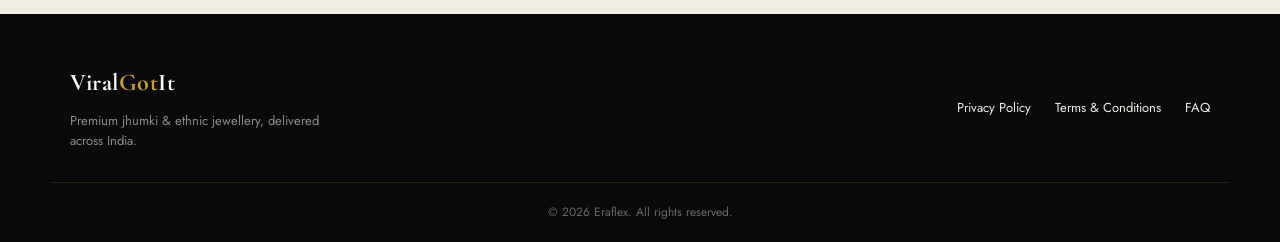
==== commit c7130066: "Update index.html" ====
--- a/index.html
+++ b/index.html
@@ -3,23 +3,23 @@
 <head>
 <meta charset="UTF-8">
 <meta name="viewport" content="width=device-width, initial-scale=1.0, maximum-scale=5.0">
-<title>12 Pair Premium Colorful Jhumki Collection | ViralGotIt | ₹599 Only</title>
-<meta name="description" content="Get the 12 Pair Premium Colorful Jhumki Collection by ViralGotIt at ₹599 (70% OFF). Free shipping, Cash on Delivery, 7 day replacement & a premium velvet box included.">
-<meta name="keywords" content="jhumki, jhumka, earrings, ethnic jewellery, ViralGotIt, colorful jhumki, wedding earrings, festival jewellery">
-<meta name="author" content="ViralGotIt">
+<title>12 Pair Premium Colorful Jhumki Collection | Eraflex | ₹599 Only</title>
+<meta name="description" content="Get the 12 Pair Premium Colorful Jhumki Collection by Eraflex at ₹599 (70% OFF). Free shipping, Cash on Delivery, 7 day replacement & a premium velvet box included.">
+<meta name="keywords" content="jhumki, jhumka, earrings, ethnic jewellery, Eraflex, colorful jhumki, wedding earrings, festival jewellery">
+<meta name="author" content="Eraflex">
 <link rel="canonical" href="https://mokamil330-stack.github.io/eraflex/">
 
 <!-- Open Graph -->
 <meta property="og:type" content="product">
-<meta property="og:title" content="12 Pair Premium Colorful Jhumki Collection | ViralGotIt">
+<meta property="og:title" content="12 Pair Premium Colorful Jhumki Collection | Eraflex">
 <meta property="og:description" content="70% OFF - ₹599 only. 12 beautiful designs, premium velvet box included, COD available, free shipping.">
 <meta property="og:image" content="https://mokamil330-stack.github.io/eraflex/Jhumki%20(4).webp">
 <meta property="og:url" content="https://mokamil330-stack.github.io/eraflex/">
-<meta property="og:site_name" content="ViralGotIt">
+<meta property="og:site_name" content="Eraflex">
 
 <!-- Twitter Card -->
 <meta name="twitter:card" content="summary_large_image">
-<meta name="twitter:title" content="12 Pair Premium Colorful Jhumki Collection | ViralGotIt">
+<meta name="twitter:title" content="12 Pair Premium Colorful Jhumki Collection | Eraflex">
 <meta name="twitter:description" content="70% OFF - ₹599 only. 12 beautiful designs, premium velvet box included, COD available.">
 <meta name="twitter:image" content="https://mokamil330-stack.github.io/eraflex/Jhumki%20(4).webp">
 
@@ -30,8 +30,8 @@
   "@type": "Product",
   "name": "12 Pair Premium Colorful Jhumki Collection",
   "image": "https://mokamil330-stack.github.io/eraflex/Jhumki%20(4).webp",
-  "description": "12 Pair Premium Colorful Jhumki Collection by ViralGotIt. Wedding, daily & festival wear. Premium velvet box included.",
-  "brand": { "@type": "Brand", "name": "ViralGotIt" },
+  "description": "12 Pair Premium Colorful Jhumki Collection by Eraflex. Wedding, daily & festival wear. Premium velvet box included.",
+  "brand": { "@type": "Brand", "name": "Eraflex" },
   "offers": {
     "@type": "Offer",
     "priceCurrency": "INR",
@@ -106,7 +106,7 @@
       </div>
 
       <div class="hero-info" data-aos>
-        <p class="eyebrow"><span class="dangle">⟟</span> ViralGotIt Signature Edition</p>
+        <p class="eyebrow"><span class="dangle">⟟</span> Eraflex Signature Edition</p>
         <h1>12 Pair Premium<br>Colorful Jhumki<br><em>Collection</em></h1>
         <p class="hero-sub">Twelve handpicked designs. One velvet box. Every mood covered — wedding, festival &amp; everyday wear.</p>
 
@@ -182,7 +182,7 @@
       <p class="section-eyebrow">See It In Motion</p>
       <h2>Watch The Jhumki Sway</h2>
       <div class="video-wrap">
-        <iframe src="https://www.youtube.com/embed/dQw4w9WgXcQ" title="ViralGotIt Jhumki Product Video" frameborder="0" allow="accelerometer; autoplay; clipboard-write; encrypted-media; gyroscope; picture-in-picture" allowfullscreen loading="lazy"></iframe>
+        <iframe src="https://www.youtube.com/embed/dQw4w9WgXcQ" title="Eraflex Jhumki Product Video" frameborder="0" allow="accelerometer; autoplay; clipboard-write; encrypted-media; gyroscope; picture-in-picture" allowfullscreen loading="lazy"></iframe>
       </div>
     </div>
   </section>
@@ -429,7 +429,7 @@
     </div>
   </div>
   <div class="container footer-bottom">
-    <p>&copy; <span id="year"></span> ViralGotIt. All rights reserved.</p>
+    <p>&copy; <span id="year"></span> Eraflex. All rights reserved.</p>
   </div>
 </footer>
 
--- a/style.css
+++ b/style.css
@@ -1,511 +1,873 @@
 /* =========================================================
    ViralGotIt — 12 Pair Premium Colorful Jhumki Collection
-   Vanilla JS: slider, zoom, countdown, live counters,
-   FAQ accordion, sticky buttons, form validation, smooth scroll
+   Design tokens: Ink / Paper / Gold, Cormorant Garamond + Jost
+   Signature element: the "dangle" — a swinging jhumki motif
+   used as a divider/marker throughout the page.
    ========================================================= */
 
-document.addEventListener("DOMContentLoaded", function () {
-
-  /* ---------- Footer year ---------- */
-  var yearEl = document.getElementById("year");
-  if (yearEl) yearEl.textContent = new Date().getFullYear();
-
-  /* =========================================================
-     STICKY HEADER HIDE ON SCROLL DOWN
-     ========================================================= */
-  (function stickyHeader() {
-    var header = document.getElementById("siteHeader");
-    var lastScroll = 0;
-    window.addEventListener("scroll", function () {
-      var current = window.scrollY;
-      if (current > lastScroll && current > 140) {
-        header.classList.add("hide");
-      } else {
-        header.classList.remove("hide");
-      }
-      lastScroll = current;
-    }, { passive: true });
-  })();
-
-  /* =========================================================
-     MOBILE NAV TOGGLE
-     ========================================================= */
-  (function mobileNav() {
-    var toggle = document.getElementById("navToggle");
-    var nav = document.getElementById("mainNav");
-    if (!toggle || !nav) return;
-    toggle.addEventListener("click", function () {
-      nav.classList.toggle("open");
-    });
-    nav.querySelectorAll("a").forEach(function (link) {
-      link.addEventListener("click", function () { nav.classList.remove("open"); });
-    });
-  })();
-
-  /* =========================================================
-     SMOOTH SCROLL FOR ANCHOR LINKS
-     ========================================================= */
-  (function smoothScroll() {
-    document.querySelectorAll('a[href^="#"]').forEach(function (anchor) {
-      anchor.addEventListener("click", function (e) {
-        var targetId = this.getAttribute("href");
-        if (targetId.length < 2) return;
-        var target = document.querySelector(targetId);
-        if (target) {
-          e.preventDefault();
-          var offset = 80;
-          var top = target.getBoundingClientRect().top + window.scrollY - offset;
-          window.scrollTo({ top: top, behavior: "smooth" });
-        }
-      });
-    });
-  })();
-
-  /* =========================================================
-     IMAGE SLIDER (thumbnails, prev/next, swipe, autoplay, zoom)
-     ========================================================= */
-  (function slider() {
-    var track = document.getElementById("sliderTrack");
-    var slides = track ? track.querySelectorAll(".slide") : [];
-    var thumbs = document.querySelectorAll(".thumb");
-    var prevBtn = document.getElementById("prevBtn");
-    var nextBtn = document.getElementById("nextBtn");
-    if (!track || slides.length === 0) return;
-
-    var current = 0;
-    var total = slides.length;
-    var autoSlideTimer = null;
-
-    function goTo(index) {
-      current = (index + total) % total;
-      track.style.transform = "translateX(-" + (current * 100) + "%)";
-      thumbs.forEach(function (t, i) {
-        t.classList.toggle("active", i === current);
-      });
-    }
-
-    function next() { goTo(current + 1); }
-    function prev() { goTo(current - 1); }
-
-    if (nextBtn) nextBtn.addEventListener("click", function () { next(); restartAuto(); });
-    if (prevBtn) prevBtn.addEventListener("click", function () { prev(); restartAuto(); });
-
-    thumbs.forEach(function (thumb) {
-      thumb.addEventListener("click", function () {
-        var idx = parseInt(thumb.getAttribute("data-index"), 10);
-        goTo(idx);
-        restartAuto();
-      });
-    });
-
-    /* Autoplay */
-    function startAuto() {
-      autoSlideTimer = setInterval(next, 4500);
-    }
-    function restartAuto() {
-      clearInterval(autoSlideTimer);
-      startAuto();
-    }
-    startAuto();
-
-    var sliderEl = document.getElementById("slider");
-    if (sliderEl) {
-      sliderEl.addEventListener("mouseenter", function () { clearInterval(autoSlideTimer); });
-      sliderEl.addEventListener("mouseleave", function () { restartAuto(); });
-    }
-
-    /* Touch swipe support */
-    var touchStartX = 0;
-    var touchEndX = 0;
-    if (sliderEl) {
-      sliderEl.addEventListener("touchstart", function (e) {
-        touchStartX = e.changedTouches[0].screenX;
-      }, { passive: true });
-      sliderEl.addEventListener("touchend", function (e) {
-        touchEndX = e.changedTouches[0].screenX;
-        var diff = touchStartX - touchEndX;
-        if (Math.abs(diff) > 40) {
-          if (diff > 0) { next(); } else { prev(); }
-          restartAuto();
-        }
-      }, { passive: true });
-    }
-
-    /* Click-to-zoom on the active slide image */
-    var zoomables = track.querySelectorAll(".zoomable");
-    zoomables.forEach(function (img) {
-      img.addEventListener("click", function () {
-        img.classList.toggle("zoomed");
-      });
-    });
-  })();
-
-  /* =========================================================
-     GALLERY LIGHTBOX
-     ========================================================= */
-  (function lightbox() {
-    var lb = document.getElementById("lightbox");
-    var lbImg = document.getElementById("lightboxImg");
-    var closeBtn = document.getElementById("lightboxClose");
-    var galleryImgs = document.querySelectorAll(".gallery-img");
-    if (!lb || !lbImg) return;
-
-    galleryImgs.forEach(function (img) {
-      img.addEventListener("click", function () {
-        lbImg.src = img.src;
-        lbImg.alt = img.alt;
-        lb.classList.add("active");
-      });
-    });
-
-    function closeLightbox() { lb.classList.remove("active"); }
-    if (closeBtn) closeBtn.addEventListener("click", closeLightbox);
-    lb.addEventListener("click", function (e) {
-      if (e.target === lb) closeLightbox();
-    });
-    document.addEventListener("keydown", function (e) {
-      if (e.key === "Escape") closeLightbox();
-    });
-  })();
-
-  /* =========================================================
-     COUNTDOWN TIMER (resets to 4 hours on load, persists per session)
-     ========================================================= */
-  (function countdown() {
-    var hEl = document.getElementById("cd-h");
-    var mEl = document.getElementById("cd-m");
-    var sEl = document.getElementById("cd-s");
-    if (!hEl || !mEl || !sEl) return;
-
-    var DURATION_MS = 4 * 60 * 60 * 1000; /* 4 hours */
-    var storageKey = "vgi_countdown_end";
-    var endTime = sessionStorage.getItem(storageKey);
-
-    if (!endTime || parseInt(endTime, 10) < Date.now()) {
-      endTime = Date.now() + DURATION_MS;
-      sessionStorage.setItem(storageKey, endTime);
-    } else {
-      endTime = parseInt(endTime, 10);
-    }
-
-    function pad(n) { return n < 10 ? "0" + n : "" + n; }
-
-    function tick() {
-      var remaining = endTime - Date.now();
-      if (remaining <= 0) {
-        endTime = Date.now() + DURATION_MS;
-        sessionStorage.setItem(storageKey, endTime);
-        remaining = DURATION_MS;
-      }
-      var hours = Math.floor(remaining / (1000 * 60 * 60));
-      var minutes = Math.floor((remaining % (1000 * 60 * 60)) / (1000 * 60));
-      var seconds = Math.floor((remaining % (1000 * 60)) / 1000);
-      hEl.textContent = pad(hours);
-      mEl.textContent = pad(minutes);
-      sEl.textContent = pad(seconds);
-    }
-    tick();
-    setInterval(tick, 1000);
-  })();
-
-  /* =========================================================
-     LIVE VISITORS COUNTER
-     ========================================================= */
-  (function liveVisitors() {
-    var el = document.getElementById("liveVisitors");
-    if (!el) return;
-    function randomize() {
-      var val = 18 + Math.floor(Math.random() * 40); /* 18 - 57 */
-      el.textContent = val;
-    }
-    randomize();
-    setInterval(randomize, 6000);
-  })();
-
-  /* =========================================================
-     STOCK LEFT COUNTER (slowly decreases, floor at 3)
-     ========================================================= */
-  (function stockCounter() {
-    var stockEl = document.getElementById("stockLeft");
-    var fillEl = document.getElementById("stockFill");
-    if (!stockEl || !fillEl) return;
-    var stock = 14;
-    var maxStock = 20;
-
-    function render() {
-      stockEl.textContent = stock;
-      fillEl.style.width = Math.max(8, (stock / maxStock) * 100) + "%";
-    }
-    render();
-
-    setInterval(function () {
-      if (stock > 3) {
-        stock -= 1;
-        render();
-      }
-    }, 25000);
-  })();
-
-  /* =========================================================
-     RECENTLY ORDERED POPUP
-     ========================================================= */
-  (function recentOrders() {
-    var container = document.getElementById("recentOrderPopup");
-    if (!container) return;
-
-    var names = ["Aarav", "Priya", "Rohit", "Sneha", "Kabir", "Ananya", "Vivaan", "Isha", "Aditya", "Meera", "Kavya", "Nikhil"];
-    var cities = ["Lucknow", "Delhi", "Mumbai", "Jaipur", "Pune", "Kanpur", "Patna", "Indore", "Surat", "Bhopal", "Nagpur", "Varanasi"];
-
-    function showToast() {
-      var name = names[Math.floor(Math.random() * names.length)];
-      var city = cities[Math.floor(Math.random() * cities.length)];
-      var minutesAgo = 1 + Math.floor(Math.random() * 30);
-
-      container.innerHTML =
-        '<div class="recent-order-toast">🛍️ <strong>' + name + '</strong> from ' + city +
-        ' ordered this ' + minutesAgo + ' min ago</div>';
-    }
-
-    showToast();
-    setInterval(showToast, 7000);
-  })();
-
-  /* =========================================================
-     FAQ ACCORDION
-     ========================================================= */
-  (function faqAccordion() {
-    var items = document.querySelectorAll(".faq-item");
-    items.forEach(function (item) {
-      var question = item.querySelector(".faq-question");
-      question.addEventListener("click", function () {
-        var isOpen = item.classList.contains("open");
-        items.forEach(function (i) { i.classList.remove("open"); });
-        if (!isOpen) item.classList.add("open");
-      });
-    });
-  })();
-
-  /* =========================================================
-     STICKY BUY BUTTON (shows after hero, hides near order form)
-     ========================================================= */
-  (function stickyBuy() {
-    var stickyBar = document.getElementById("stickyBuy");
-    var orderSection = document.getElementById("order");
-    var heroSection = document.querySelector(".hero");
-    if (!stickyBar || !orderSection || !heroSection) return;
-
-    window.addEventListener("scroll", function () {
-      var heroBottom = heroSection.getBoundingClientRect().bottom;
-      var orderTop = orderSection.getBoundingClientRect().top;
-      var viewportH = window.innerHeight;
-
-      if (heroBottom < 0 && orderTop > viewportH * 0.5) {
-        stickyBar.classList.add("show");
-      } else {
-        stickyBar.classList.remove("show");
-      }
-    }, { passive: true });
-  })();
-
-  /* =========================================================
-     QUANTITY SELECTOR + TOTAL AMOUNT
-     ========================================================= */
-  (function quantitySelector() {
-    var qtyInput = document.getElementById("quantity");
-    var minusBtn = document.getElementById("qtyMinus");
-    var plusBtn = document.getElementById("qtyPlus");
-    var totalEl = document.getElementById("totalAmount");
-    if (!qtyInput || !minusBtn || !plusBtn || !totalEl) return;
-
-    var UNIT_PRICE = 599;
-
-    function updateTotal() {
-      var qty = parseInt(qtyInput.value, 10) || 1;
-      totalEl.textContent = "₹" + (qty * UNIT_PRICE);
-    }
-
-    minusBtn.addEventListener("click", function () {
-      var qty = parseInt(qtyInput.value, 10) || 1;
-      if (qty > 1) qtyInput.value = qty - 1;
-      updateTotal();
-    });
-
-    plusBtn.addEventListener("click", function () {
-      var qty = parseInt(qtyInput.value, 10) || 1;
-      if (qty < 10) qtyInput.value = qty + 1;
-      updateTotal();
-    });
-
-    updateTotal();
-  })();
-
-  /* =========================================================
-     ORDER FORM VALIDATION
-     ========================================================= */
-  (function orderForm() {
-    var form = document.getElementById("orderForm");
-    if (!form) return;
-
-    var fields = {
-      name: { el: document.getElementById("name"), err: document.getElementById("err-name") },
-      phone: { el: document.getElementById("phone"), err: document.getElementById("err-phone") },
-      address: { el: document.getElementById("address"), err: document.getElementById("err-address") },
-      state: { el: document.getElementById("state"), err: document.getElementById("err-state") },
-      city: { el: document.getElementById("city"), err: document.getElementById("err-city") },
-      pincode: { el: document.getElementById("pincode"), err: document.getElementById("err-pincode") }
-    };
-
-    function setError(field, message) {
-      fields[field].err.textContent = message;
-      fields[field].el.closest(".form-row").classList.add("error");
-    }
-
-    function clearError(field) {
-      fields[field].err.textContent = "";
-      fields[field].el.closest(".form-row").classList.remove("error");
-    }
-
-    function validate() {
-      var valid = true;
-
-      if (fields.name.el.value.trim().length < 3) {
-        setError("name", "Please enter your full name.");
-        valid = false;
-      } else { clearError("name"); }
-
-      var phoneVal = fields.phone.el.value.trim();
-      if (!/^[6-9][0-9]{9}$/.test(phoneVal)) {
-        setError("phone", "Enter a valid 10 digit mobile number.");
-        valid = false;
-      } else { clearError("phone"); }
-
-      if (fields.address.el.value.trim().length < 10) {
-        setError("address", "Please enter your complete address.");
-        valid = false;
-      } else { clearError("address"); }
-
-      if (fields.state.el.value.trim().length < 2) {
-        setError("state", "Please enter your state.");
-        valid = false;
-      } else { clearError("state"); }
-
-      if (fields.city.el.value.trim().length < 2) {
-        setError("city", "Please enter your city.");
-        valid = false;
-      } else { clearError("city"); }
-
-      var pinVal = fields.pincode.el.value.trim();
-      if (!/^[1-9][0-9]{5}$/.test(pinVal)) {
-        setError("pincode", "Enter a valid 6 digit pincode.");
-        valid = false;
-      } else { clearError("pincode"); }
-
-      return valid;
-    }
-
-    /* Live validation on blur */
-    Object.keys(fields).forEach(function (key) {
-      fields[key].el.addEventListener("blur", validate);
-    });
-
-    /* Phone & pincode numeric-only input */
-    fields.phone.el.addEventListener("input", function () {
-      this.value = this.value.replace(/[^0-9]/g, "").slice(0, 10);
-    });
-    fields.pincode.el.addEventListener("input", function () {
-      this.value = this.value.replace(/[^0-9]/g, "").slice(0, 6);
-    });
-
-    form.addEventListener("submit", function (e) {
-      e.preventDefault();
-      if (!validate()) {
-        var firstError = form.querySelector(".form-row.error");
-        if (firstError) {
-          firstError.scrollIntoView({ behavior: "smooth", block: "center" });
-        }
-        return;
-      }
-
-      var qty = document.getElementById("quantity").value;
-      var total = document.getElementById("totalAmount").textContent;
-
-      var submitBtn = form.querySelector('button[type="submit"]');
-      var originalText = submitBtn.textContent;
-      submitBtn.textContent = "Placing Order...";
-      submitBtn.disabled = true;
-
-      setTimeout(function () {
-        submitBtn.textContent = "✔ Order Placed Successfully!";
-        setTimeout(function () {
-          alert(
-            "Thank you " + fields.name.el.value.trim() + "! Your order for " + qty +
-            " unit(s) (Total: " + total + ") has been placed. Our team will call to confirm delivery."
-          );
-          form.reset();
-          document.getElementById("quantity").value = 1;
-          document.getElementById("totalAmount").textContent = "₹599";
-          submitBtn.textContent = originalText;
-          submitBtn.disabled = false;
-        }, 900);
-      }, 900);
-    });
-  })();
-
-  /* =========================================================
-     PRIVACY / TERMS MODAL
-     ========================================================= */
-  (function policyModal() {
-    var modal = document.getElementById("policyModal");
-    var content = document.getElementById("modalContent");
-    var closeBtn = document.getElementById("modalClose");
-    var privacyLink = document.getElementById("privacyLink");
-    var termsLink = document.getElementById("termsLink");
-    if (!modal || !content) return;
-
-    var privacyHTML =
-      "<h3>Privacy Policy</h3>" +
-      "<p>ViralGotIt collects only the information needed to process and deliver your order, such as your name, phone number and address.</p>" +
-      "<p>We never sell your personal data to third parties. Information is used solely for order confirmation, delivery and customer support.</p>" +
-      "<p>By placing an order on this site, you consent to this collection and use of your information.</p>";
-
-    var termsHTML =
-      "<h3>Terms &amp; Conditions</h3>" +
-      "<p>All orders are subject to availability. Prices displayed are inclusive of applicable taxes unless stated otherwise.</p>" +
-      "<p>Cash on Delivery orders must be paid in full at the time of delivery. Replacement requests must be raised within 7 days of delivery.</p>" +
-      "<p>ViralGotIt reserves the right to cancel any order suspected of fraud or abuse of the replacement policy.</p>";
-
-    function openModal(html) {
-      content.innerHTML = html;
-      modal.classList.add("active");
-    }
-    function closeModal() { modal.classList.remove("active"); }
-
-    if (privacyLink) privacyLink.addEventListener("click", function (e) { e.preventDefault(); openModal(privacyHTML); });
-    if (termsLink) termsLink.addEventListener("click", function (e) { e.preventDefault(); openModal(termsHTML); });
-    if (closeBtn) closeBtn.addEventListener("click", closeModal);
-    modal.addEventListener("click", function (e) { if (e.target === modal) closeModal(); });
-    document.addEventListener("keydown", function (e) { if (e.key === "Escape") closeModal(); });
-  })();
-
-  /* =========================================================
-     SCROLL REVEAL ANIMATIONS
-     ========================================================= */
-  (function scrollReveal() {
-    var elements = document.querySelectorAll("[data-aos]");
-    if (!("IntersectionObserver" in window) || elements.length === 0) {
-      elements.forEach(function (el) { el.classList.add("in-view"); });
-      return;
-    }
-    var observer = new IntersectionObserver(function (entries) {
-      entries.forEach(function (entry) {
-        if (entry.isIntersecting) {
-          entry.target.classList.add("in-view");
-          observer.unobserve(entry.target);
-        }
-      });
-    }, { threshold: 0.15 });
-
-    elements.forEach(function (el) { observer.observe(el); });
-  })();
-
-});
+:root {
+  --ink: #0a0a0c;
+  --ink-soft: #1c1b1f;
+  --paper: #faf8f4;
+  --paper-soft: #f1ece2;
+  --gold: #c9a136;
+  --gold-light: #e8d9a4;
+  --gold-deep: #8c6d1f;
+  --rose: #b8455f;
+
+  --font-display: "Cormorant Garamond", Georgia, serif;
+  --font-body: "Jost", -apple-system, BlinkMacSystemFont, sans-serif;
+
+  --radius-lg: 24px;
+  --radius-md: 16px;
+  --radius-sm: 10px;
+
+  --shadow-soft: 0 20px 60px -20px rgba(0, 0, 0, 0.5);
+  --shadow-gold: 0 10px 30px -8px rgba(201, 161, 54, 0.45);
+
+  --container-w: 1180px;
+}
+
+@media (prefers-reduced-motion: reduce) {
+  *, *::before, *::after {
+    animation-duration: 0.001ms !important;
+    animation-iteration-count: 1 !important;
+    transition-duration: 0.001ms !important;
+    scroll-behavior: auto !important;
+  }
+}
+
+* { box-sizing: border-box; margin: 0; padding: 0; }
+
+html { scroll-behavior: smooth; }
+
+body {
+  background: var(--paper);
+  color: var(--ink);
+  font-family: var(--font-body);
+  font-size: 16px;
+  line-height: 1.6;
+  -webkit-font-smoothing: antialiased;
+  overflow-x: hidden;
+}
+
+img { max-width: 100%; display: block; }
+
+a { text-decoration: none; color: inherit; }
+
+.container {
+  width: 100%;
+  max-width: var(--container-w);
+  margin: 0 auto;
+  padding: 0 20px;
+}
+
+h1, h2, h3, h4 {
+  font-family: var(--font-display);
+  font-weight: 600;
+  color: var(--ink);
+  line-height: 1.15;
+}
+
+em { font-style: italic; color: var(--gold-deep); }
+
+.section { padding: 90px 0; }
+.section-eyebrow {
+  font-family: var(--font-body);
+  text-transform: uppercase;
+  letter-spacing: 3px;
+  font-size: 12px;
+  font-weight: 600;
+  color: var(--gold-deep);
+  margin-bottom: 10px;
+}
+.section h2 {
+  font-size: clamp(28px, 4vw, 42px);
+  margin-bottom: 40px;
+}
+
+:focus-visible {
+  outline: 2px solid var(--gold);
+  outline-offset: 3px;
+}
+
+/* ============ BUTTONS ============ */
+.btn {
+  display: inline-flex;
+  align-items: center;
+  justify-content: center;
+  gap: 8px;
+  padding: 14px 30px;
+  border-radius: 100px;
+  font-family: var(--font-body);
+  font-weight: 600;
+  font-size: 15px;
+  border: none;
+  cursor: pointer;
+  transition: transform 0.25s ease, box-shadow 0.25s ease;
+}
+.btn-gold {
+  background: linear-gradient(135deg, var(--gold-light), var(--gold) 60%, var(--gold-deep));
+  color: var(--ink);
+  box-shadow: var(--shadow-gold);
+}
+.btn-gold:hover { transform: translateY(-2px); box-shadow: 0 14px 34px -8px rgba(201,161,54,0.6); }
+
+.btn-cta {
+  background: var(--ink);
+  color: var(--gold-light);
+  border: 1px solid var(--gold);
+  padding: 16px 36px;
+  font-size: 16px;
+  width: max-content;
+}
+.btn-cta:hover { background: var(--gold); color: var(--ink); transform: translateY(-2px); }
+.full-width { width: 100%; }
+
+.pulse { animation: pulse 2.4s ease-in-out infinite; }
+@keyframes pulse {
+  0%, 100% { box-shadow: 0 0 0 0 rgba(201,161,54,0.5); }
+  50% { box-shadow: 0 0 0 12px rgba(201,161,54,0); }
+}
+
+/* ============ HEADER ============ */
+.site-header {
+  position: sticky;
+  top: 0;
+  z-index: 500;
+  background: rgba(10, 10, 12, 0.75);
+  backdrop-filter: blur(14px) saturate(140%);
+  -webkit-backdrop-filter: blur(14px) saturate(140%);
+  border-bottom: 1px solid rgba(201, 161, 54, 0.25);
+  transition: transform 0.3s ease;
+}
+.site-header.hide { transform: translateY(-100%); }
+
+.header-inner {
+  display: flex;
+  align-items: center;
+  justify-content: space-between;
+  height: 72px;
+}
+
+.logo {
+  font-family: var(--font-display);
+  font-size: 24px;
+  font-weight: 700;
+  color: var(--paper);
+  letter-spacing: 0.5px;
+}
+.logo span { color: var(--gold); }
+
+.main-nav { display: flex; gap: 32px; }
+.main-nav a {
+  color: var(--paper-soft);
+  font-size: 14px;
+  font-weight: 500;
+  position: relative;
+  padding-bottom: 4px;
+}
+.main-nav a::after {
+  content: "";
+  position: absolute;
+  bottom: 0; left: 0;
+  height: 1px; width: 0;
+  background: var(--gold);
+  transition: width 0.25s ease;
+}
+.main-nav a:hover::after { width: 100%; }
+
+.header-order-btn { padding: 10px 22px; font-size: 13px; }
+
+.nav-toggle {
+  display: none;
+  flex-direction: column;
+  gap: 5px;
+  background: none;
+  border: none;
+  cursor: pointer;
+  padding: 8px;
+}
+.nav-toggle span { width: 24px; height: 2px; background: var(--gold-light); border-radius: 2px; }
+
+/* ============ HERO ============ */
+.hero {
+  background:
+    radial-gradient(1200px 500px at 80% -10%, rgba(201,161,54,0.15), transparent 60%),
+    linear-gradient(180deg, var(--ink) 0%, var(--ink-soft) 100%);
+  padding: 48px 0 60px;
+  color: var(--paper);
+}
+
+.hero-grid {
+  display: grid;
+  grid-template-columns: 1.05fr 1fr;
+  gap: 56px;
+  align-items: center;
+}
+
+/* --- Gallery / slider --- */
+.hero-gallery { position: relative; }
+
+.badge-stack {
+  position: absolute;
+  top: 14px; left: 14px;
+  z-index: 20;
+  display: flex;
+  flex-direction: column;
+  gap: 8px;
+}
+.badge {
+  font-size: 11px;
+  font-weight: 700;
+  text-transform: uppercase;
+  letter-spacing: 0.5px;
+  padding: 6px 12px;
+  border-radius: 100px;
+  color: #fff;
+  box-shadow: 0 6px 16px rgba(0,0,0,0.3);
+}
+.badge-off { background: var(--rose); }
+.badge-best { background: var(--gold-deep); color: var(--gold-light); }
+.badge-limited { background: var(--ink); border: 1px solid var(--gold); color: var(--gold-light); }
+
+.slider {
+  position: relative;
+  border-radius: var(--radius-lg);
+  overflow: hidden;
+  box-shadow: var(--shadow-soft);
+  aspect-ratio: 4 / 5;
+  background: var(--ink-soft);
+  touch-action: pan-y;
+}
+.slider-track {
+  display: flex;
+  height: 100%;
+  transition: transform 0.45s cubic-bezier(.65,0,.35,1);
+}
+.slide {
+  min-width: 100%;
+  height: 100%;
+  overflow: hidden;
+  cursor: zoom-in;
+}
+.slide img {
+  width: 100%; height: 100%;
+  object-fit: cover;
+  transition: transform 0.4s ease;
+}
+.slide img.zoomed { transform: scale(1.6); cursor: zoom-out; }
+
+.slider-btn {
+  position: absolute;
+  top: 50%;
+  transform: translateY(-50%);
+  background: rgba(10,10,12,0.55);
+  color: var(--gold-light);
+  border: 1px solid rgba(201,161,54,0.4);
+  width: 40px; height: 40px;
+  border-radius: 50%;
+  cursor: pointer;
+  z-index: 15;
+  font-size: 14px;
+  backdrop-filter: blur(6px);
+  transition: background 0.2s ease;
+}
+.slider-btn:hover { background: var(--gold); color: var(--ink); }
+.slider-btn.prev { left: 12px; }
+.slider-btn.next { right: 12px; }
+
+.zoom-hint {
+  position: absolute;
+  bottom: 12px; right: 12px;
+  font-size: 11px;
+  background: rgba(10,10,12,0.6);
+  padding: 5px 10px;
+  border-radius: 100px;
+  z-index: 15;
+  color: var(--gold-light);
+}
+
+.thumbs {
+  display: flex;
+  gap: 10px;
+  margin-top: 14px;
+  overflow-x: auto;
+  padding-bottom: 4px;
+}
+.thumb {
+  width: 64px; height: 64px;
+  object-fit: cover;
+  border-radius: var(--radius-sm);
+  cursor: pointer;
+  opacity: 0.55;
+  border: 2px solid transparent;
+  transition: opacity 0.2s ease, border-color 0.2s ease;
+  flex-shrink: 0;
+}
+.thumb:hover { opacity: 0.85; }
+.thumb.active { opacity: 1; border-color: var(--gold); }
+
+/* --- Hero info --- */
+.eyebrow {
+  display: flex; align-items: center; gap: 8px;
+  color: var(--gold-light);
+  font-size: 13px;
+  letter-spacing: 2px;
+  text-transform: uppercase;
+  margin-bottom: 18px;
+}
+.dangle {
+  display: inline-block;
+  color: var(--gold);
+  transform-origin: top center;
+  animation: swing 3.2s ease-in-out infinite;
+}
+@keyframes swing {
+  0%, 100% { transform: rotate(-8deg); }
+  50% { transform: rotate(8deg); }
+}
+
+.hero-info h1 {
+  color: var(--paper);
+  font-size: clamp(38px, 5.5vw, 64px);
+  margin-bottom: 18px;
+}
+
+.hero-sub {
+  color: var(--paper-soft);
+  font-size: 17px;
+  max-width: 460px;
+  margin-bottom: 22px;
+}
+
+.rating-row {
+  display: flex;
+  align-items: center;
+  gap: 10px;
+  font-size: 14px;
+  color: var(--paper-soft);
+  margin-bottom: 22px;
+}
+.stars { color: var(--gold); letter-spacing: 2px; }
+.dot { color: var(--gold-deep); }
+
+.price-row {
+  display: flex;
+  align-items: baseline;
+  gap: 14px;
+  margin-bottom: 22px;
+  flex-wrap: wrap;
+}
+.price-current {
+  font-family: var(--font-display);
+  font-size: 44px;
+  font-weight: 700;
+  color: var(--gold);
+}
+.price-old {
+  font-size: 20px;
+  color: rgba(250,248,244,0.45);
+  text-decoration: line-through;
+}
+.price-save {
+  font-size: 12px;
+  background: rgba(184,69,95,0.18);
+  color: #e79bab;
+  padding: 5px 12px;
+  border-radius: 100px;
+  font-weight: 600;
+}
+
+.countdown-box {
+  background: rgba(255,255,255,0.04);
+  border: 1px solid rgba(201,161,54,0.25);
+  border-radius: var(--radius-md);
+  padding: 16px 18px;
+  margin-bottom: 18px;
+}
+.countdown-box p { font-size: 13px; color: var(--gold-light); margin-bottom: 10px; }
+.countdown { display: flex; gap: 12px; }
+.c-unit {
+  background: var(--ink);
+  border: 1px solid rgba(201,161,54,0.3);
+  border-radius: var(--radius-sm);
+  padding: 8px 14px;
+  text-align: center;
+  min-width: 56px;
+}
+.c-unit span { display: block; font-family: var(--font-display); font-size: 22px; color: var(--gold); font-weight: 700; }
+.c-unit small { font-size: 10px; color: var(--paper-soft); text-transform: uppercase; letter-spacing: 1px; }
+
+.stock-box { margin-bottom: 26px; }
+.stock-bar {
+  height: 8px;
+  border-radius: 100px;
+  background: rgba(255,255,255,0.08);
+  overflow: hidden;
+  margin-bottom: 8px;
+}
+.stock-fill {
+  height: 100%;
+  width: 70%;
+  background: linear-gradient(90deg, var(--rose), var(--gold));
+  border-radius: 100px;
+  transition: width 0.6s ease;
+}
+.stock-box p { font-size: 13px; color: var(--paper-soft); }
+.stock-box strong { color: var(--gold-light); }
+
+.trust-badges {
+  display: grid;
+  grid-template-columns: repeat(4, 1fr);
+  gap: 10px;
+  margin-top: 26px;
+}
+.trust-item {
+  background: rgba(255,255,255,0.04);
+  border: 1px solid rgba(201,161,54,0.18);
+  border-radius: var(--radius-sm);
+  padding: 10px 8px;
+  font-size: 12px;
+  text-align: center;
+  color: var(--paper-soft);
+}
+
+/* ============ LIVE TICKER ============ */
+.live-ticker {
+  background: var(--ink);
+  color: var(--gold-light);
+  text-align: center;
+  font-size: 13px;
+  padding: 10px 16px;
+  display: flex;
+  justify-content: center;
+  align-items: center;
+  gap: 8px;
+}
+.pulse-dot {
+  width: 8px; height: 8px;
+  background: #4ade80;
+  border-radius: 50%;
+  animation: dotpulse 1.6s ease-in-out infinite;
+}
+@keyframes dotpulse {
+  0%, 100% { box-shadow: 0 0 0 0 rgba(74,222,128,0.6); }
+  50% { box-shadow: 0 0 0 6px rgba(74,222,128,0); }
+}
+
+/* ============ GALLERY SECTION ============ */
+.gallery-grid {
+  display: grid;
+  grid-template-columns: repeat(2, 1fr);
+  max-width: 700px;
+  margin: 0 auto;
+  gap: 18px;
+}
+.gallery-img {
+  width: 100%;
+  aspect-ratio: 1/1;
+  object-fit: cover;
+  border-radius: var(--radius-md);
+  cursor: pointer;
+  transition: transform 0.35s ease, box-shadow 0.35s ease;
+  box-shadow: 0 10px 24px -12px rgba(0,0,0,0.35);
+}
+.gallery-img:hover { transform: scale(1.04); box-shadow: var(--shadow-gold); }
+
+.lightbox {
+  position: fixed;
+  inset: 0;
+  background: rgba(10,10,12,0.92);
+  display: none;
+  align-items: center;
+  justify-content: center;
+  z-index: 1000;
+  padding: 30px;
+}
+.lightbox.active { display: flex; }
+.lightbox img {
+  max-width: 90vw;
+  max-height: 85vh;
+  border-radius: var(--radius-md);
+  box-shadow: 0 30px 80px rgba(0,0,0,0.6);
+}
+.lightbox-close {
+  position: absolute;
+  top: 24px; right: 30px;
+  background: none;
+  border: none;
+  color: var(--gold-light);
+  font-size: 36px;
+  cursor: pointer;
+}
+
+/* ============ VIDEO ============ */
+.video-section { background: var(--paper-soft); }
+.video-wrap {
+  position: relative;
+  width: 100%;
+  max-width: 720px;
+  margin: 0 auto;
+  aspect-ratio: 16/9;
+  border-radius: var(--radius-lg);
+  overflow: hidden;
+  box-shadow: var(--shadow-soft);
+}
+.video-wrap iframe {
+  width: 100%; height: 100%; border: 0;
+}
+
+/* ============ FEATURES ============ */
+.features-grid {
+  display: grid;
+  grid-template-columns: repeat(4, 1fr);
+  gap: 20px;
+}
+.feature-card {
+  background: rgba(255,255,255,0.6);
+  border: 1px solid rgba(201,161,54,0.25);
+  backdrop-filter: blur(8px);
+  border-radius: var(--radius-md);
+  padding: 26px 20px;
+  text-align: center;
+  transition: transform 0.3s ease, box-shadow 0.3s ease;
+}
+.feature-card:hover { transform: translateY(-6px); box-shadow: var(--shadow-gold); }
+.feature-icon { font-size: 30px; margin-bottom: 12px; }
+.feature-card h3 { font-size: 18px; margin-bottom: 8px; }
+.feature-card p { font-size: 13px; color: #55524a; }
+
+/* ============ WHY BUY ============ */
+.why-buy-section {
+  background: var(--ink);
+  color: var(--paper);
+}
+.why-buy-grid {
+  display: grid;
+  grid-template-columns: repeat(6, 1fr);
+  gap: 20px;
+  text-align: center;
+}
+.why-item span {
+  display: block;
+  font-family: var(--font-display);
+  font-size: 30px;
+  color: var(--gold);
+  font-weight: 700;
+  margin-bottom: 6px;
+}
+.why-item p { font-size: 12px; color: var(--paper-soft); }
+
+/* ============ REVIEWS ============ */
+.reviews-grid {
+  display: grid;
+  grid-template-columns: repeat(3, 1fr);
+  gap: 20px;
+}
+.review-card {
+  background: #fff;
+  border: 1px solid rgba(201,161,54,0.2);
+  border-radius: var(--radius-md);
+  padding: 22px;
+  box-shadow: 0 12px 30px -18px rgba(0,0,0,0.25);
+}
+.review-head { display: flex; align-items: center; gap: 12px; margin-bottom: 12px; }
+.review-avatar { width: 44px; height: 44px; border-radius: 50%; object-fit: cover; }
+.review-head h4 { font-size: 15px; font-family: var(--font-body); font-weight: 600; }
+.verified { font-size: 10px; color: #2f9e5c; font-weight: 500; margin-left: 4px; }
+.review-card p { font-size: 14px; color: #4a473f; }
+
+/* ============ FAQ ============ */
+.faq-list { max-width: 760px; }
+.faq-item {
+  border-bottom: 1px solid rgba(201,161,54,0.3);
+}
+.faq-question {
+  width: 100%;
+  background: none;
+  border: none;
+  text-align: left;
+  padding: 20px 4px;
+  font-family: var(--font-body);
+  font-size: 16px;
+  font-weight: 500;
+  display: flex;
+  justify-content: space-between;
+  align-items: center;
+  cursor: pointer;
+  color: var(--ink);
+}
+.faq-icon { color: var(--gold-deep); font-size: 20px; transition: transform 0.25s ease; }
+.faq-item.open .faq-icon { transform: rotate(45deg); }
+.faq-answer {
+  max-height: 0;
+  overflow: hidden;
+  transition: max-height 0.35s ease, padding 0.35s ease;
+  font-size: 14px;
+  color: #55524a;
+  padding: 0 4px;
+}
+.faq-item.open .faq-answer { max-height: 200px; padding: 0 4px 20px; }
+
+/* ============ ORDER FORM ============ */
+.order-section { background: var(--paper-soft); }
+.order-grid {
+  display: grid;
+  grid-template-columns: 0.9fr 1.1fr;
+  gap: 50px;
+  align-items: start;
+}
+.order-summary h2 { margin-bottom: 24px; }
+.summary-card {
+  display: flex;
+  gap: 16px;
+  align-items: center;
+  background: #fff;
+  border: 1px solid rgba(201,161,54,0.25);
+  border-radius: var(--radius-md);
+  padding: 16px;
+  margin-bottom: 20px;
+}
+.summary-card img { width: 70px; height: 70px; object-fit: cover; border-radius: var(--radius-sm); }
+.summary-card h4 { font-size: 15px; font-family: var(--font-body); font-weight: 600; margin-bottom: 6px; }
+.summary-price span { color: var(--gold-deep); font-weight: 700; margin-right: 8px; }
+.summary-price s { color: #9a9587; }
+
+.summary-points { list-style: none; margin-bottom: 20px; }
+.summary-points li { font-size: 14px; color: #4a473f; margin-bottom: 8px; }
+
+.recent-order-inline {
+  min-height: 54px;
+}
+.recent-order-toast {
+  background: #fff;
+  border: 1px solid rgba(201,161,54,0.3);
+  border-radius: var(--radius-sm);
+  padding: 10px 14px;
+  font-size: 12.5px;
+  color: #4a473f;
+  box-shadow: 0 8px 20px -12px rgba(0,0,0,0.2);
+  animation: fadeSlideIn 0.4s ease;
+}
+@keyframes fadeSlideIn {
+  from { opacity: 0; transform: translateY(8px); }
+  to { opacity: 1; transform: translateY(0); }
+}
+
+.order-form {
+  background: #fff;
+  border: 1px solid rgba(201,161,54,0.25);
+  border-radius: var(--radius-lg);
+  padding: 32px;
+  box-shadow: var(--shadow-soft);
+}
+.order-form h3 { margin-bottom: 20px; font-size: 20px; }
+.form-row { margin-bottom: 16px; }
+.form-grid { display: grid; grid-template-columns: 1fr 1fr; gap: 16px; }
+.form-row label {
+  display: block;
+  font-size: 12.5px;
+  font-weight: 600;
+  text-transform: uppercase;
+  letter-spacing: 0.5px;
+  color: var(--gold-deep);
+  margin-bottom: 6px;
+}
+.form-row input, .form-row textarea {
+  width: 100%;
+  padding: 12px 14px;
+  border-radius: var(--radius-sm);
+  border: 1px solid #d8d2c2;
+  font-family: var(--font-body);
+  font-size: 14px;
+  background: var(--paper);
+  transition: border-color 0.2s ease, box-shadow 0.2s ease;
+}
+.form-row input:focus, .form-row textarea:focus {
+  border-color: var(--gold);
+  box-shadow: 0 0 0 3px rgba(201,161,54,0.15);
+  outline: none;
+}
+.form-row textarea { min-height: 80px; resize: vertical; }
+.form-row.error input, .form-row.error textarea { border-color: var(--rose); }
+.error-msg { display: block; font-size: 11.5px; color: var(--rose); margin-top: 4px; min-height: 14px; }
+
+.qty-selector {
+  display: flex;
+  align-items: center;
+  border: 1px solid #d8d2c2;
+  border-radius: var(--radius-sm);
+  overflow: hidden;
+}
+.qty-selector button {
+  background: var(--paper-soft);
+  border: none;
+  width: 40px; height: 44px;
+  font-size: 18px;
+  cursor: pointer;
+  color: var(--gold-deep);
+}
+.qty-selector input {
+  border: none;
+  text-align: center;
+  width: 100%;
+  padding: 0;
+}
+
+.order-total {
+  display: flex;
+  justify-content: space-between;
+  align-items: center;
+  background: var(--paper-soft);
+  border-radius: var(--radius-sm);
+  padding: 14px 18px;
+  margin-bottom: 18px;
+  font-size: 14px;
+}
+.order-total strong { font-family: var(--font-display); font-size: 22px; color: var(--gold-deep); }
+
+.form-note { text-align: center; font-size: 12px; color: #8a8578; margin-top: 12px; }
+
+/* ============ FOOTER ============ */
+.site-footer {
+  background: var(--ink);
+  color: var(--paper-soft);
+  padding: 50px 0 20px;
+}
+.footer-inner {
+  display: flex;
+  justify-content: space-between;
+  flex-wrap: wrap;
+  gap: 24px;
+  padding-bottom: 30px;
+  border-bottom: 1px solid rgba(201,161,54,0.15);
+}
+.footer-brand p { font-size: 13px; margin-top: 8px; max-width: 280px; color: rgba(250,248,244,0.55); }
+.footer-links { display: flex; gap: 24px; align-items: center; }
+.footer-links a { font-size: 13px; color: var(--paper-soft); }
+.footer-links a:hover { color: var(--gold); }
+.footer-bottom { text-align: center; font-size: 12px; padding-top: 20px; color: rgba(250,248,244,0.4); }
+
+/* ============ MODAL ============ */
+.modal {
+  position: fixed;
+  inset: 0;
+  background: rgba(10,10,12,0.6);
+  display: none;
+  align-items: center;
+  justify-content: center;
+  z-index: 1000;
+  padding: 20px;
+}
+.modal.active { display: flex; }
+.modal-box {
+  background: var(--paper);
+  border-radius: var(--radius-lg);
+  padding: 34px;
+  max-width: 560px;
+  max-height: 80vh;
+  overflow-y: auto;
+  position: relative;
+  box-shadow: var(--shadow-soft);
+}
+.modal-box h3 { margin-bottom: 14px; }
+.modal-box p { font-size: 14px; margin-bottom: 12px; color: #4a473f; }
+.modal-close {
+  position: absolute;
+  top: 16px; right: 20px;
+  background: none;
+  border: none;
+  font-size: 26px;
+  cursor: pointer;
+  color: var(--gold-deep);
+}
+
+/* ============ FLOATING BUTTONS ============ */
+.float-btn {
+  position: fixed;
+  right: 20px;
+  width: 54px; height: 54px;
+  border-radius: 50%;
+  display: flex;
+  align-items: center;
+  justify-content: center;
+  font-size: 22px;
+  box-shadow: 0 10px 24px rgba(0,0,0,0.3);
+  z-index: 400;
+  transition: transform 0.2s ease;
+}
+.float-btn:hover { transform: scale(1.08); }
+.float-whatsapp { bottom: 96px; background: #25d366; }
+.float-call { bottom: 30px; background: var(--ink); border: 1px solid var(--gold); }
+
+/* ============ STICKY BUY BAR ============ */
+.sticky-buy {
+  position: fixed;
+  bottom: 0; left: 0; right: 0;
+  background: var(--ink);
+  border-top: 1px solid rgba(201,161,54,0.3);
+  padding: 12px 20px;
+  display: none;
+  align-items: center;
+  justify-content: space-between;
+  z-index: 450;
+}
+.sticky-buy.show { display: flex; }
+.sticky-buy-info { color: var(--paper); font-size: 14px; }
+.sticky-buy-info strong { color: var(--gold); font-size: 18px; margin-right: 6px; }
+.sticky-buy .btn-cta { padding: 10px 22px; font-size: 13px; }
+
+/* ============ ANIMATIONS ON SCROLL ============ */
+[data-aos] {
+  opacity: 0;
+  transform: translateY(24px);
+  transition: opacity 0.7s ease, transform 0.7s ease;
+}
+[data-aos].in-view {
+  opacity: 1;
+  transform: translateY(0);
+}
+
+/* =========================================================
+   RESPONSIVE — MOBILE FIRST OVERRIDES (tablet & up shown above,
+   collapse back down for smaller screens below)
+   ========================================================= */
+@media (max-width: 980px) {
+  .hero-grid { grid-template-columns: 1fr; }
+  .main-nav { display: none; }
+  .nav-toggle { display: flex; }
+  .header-order-btn { display: none; }
+  .features-grid { grid-template-columns: repeat(2, 1fr); }
+  .why-buy-grid { grid-template-columns: repeat(3, 1fr); }
+  .reviews-grid { grid-template-columns: repeat(2, 1fr); }
+  .order-grid { grid-template-columns: 1fr; }
+  .gallery-grid { grid-template-columns: repeat(2, 1fr); }
+}
+
+@media (max-width: 980px) {
+  .main-nav.open {
+    display: flex;
+    flex-direction: column;
+    position: absolute;
+    top: 72px; left: 0; right: 0;
+    background: var(--ink);
+    padding: 20px;
+    gap: 18px;
+    border-bottom: 1px solid rgba(201,161,54,0.25);
+  }
+}
+
+@media (max-width: 620px) {
+  .section { padding: 60px 0; }
+  .features-grid { grid-template-columns: 1fr 1fr; }
+  .why-buy-grid { grid-template-columns: repeat(2, 1fr); }
+  .reviews-grid { grid-template-columns: 1fr; }
+  .gallery-grid { grid-template-columns: repeat(2, 1fr); }
+  .trust-badges { grid-template-columns: repeat(2, 1fr); }
+  .form-grid { grid-template-columns: 1fr; }
+  .price-current { font-size: 34px; }
+  .sticky-buy { padding-bottom: max(12px, env(safe-area-inset-bottom)); }
+  .float-call { bottom: 30px; }
+  .float-whatsapp { bottom: 96px; }
+}
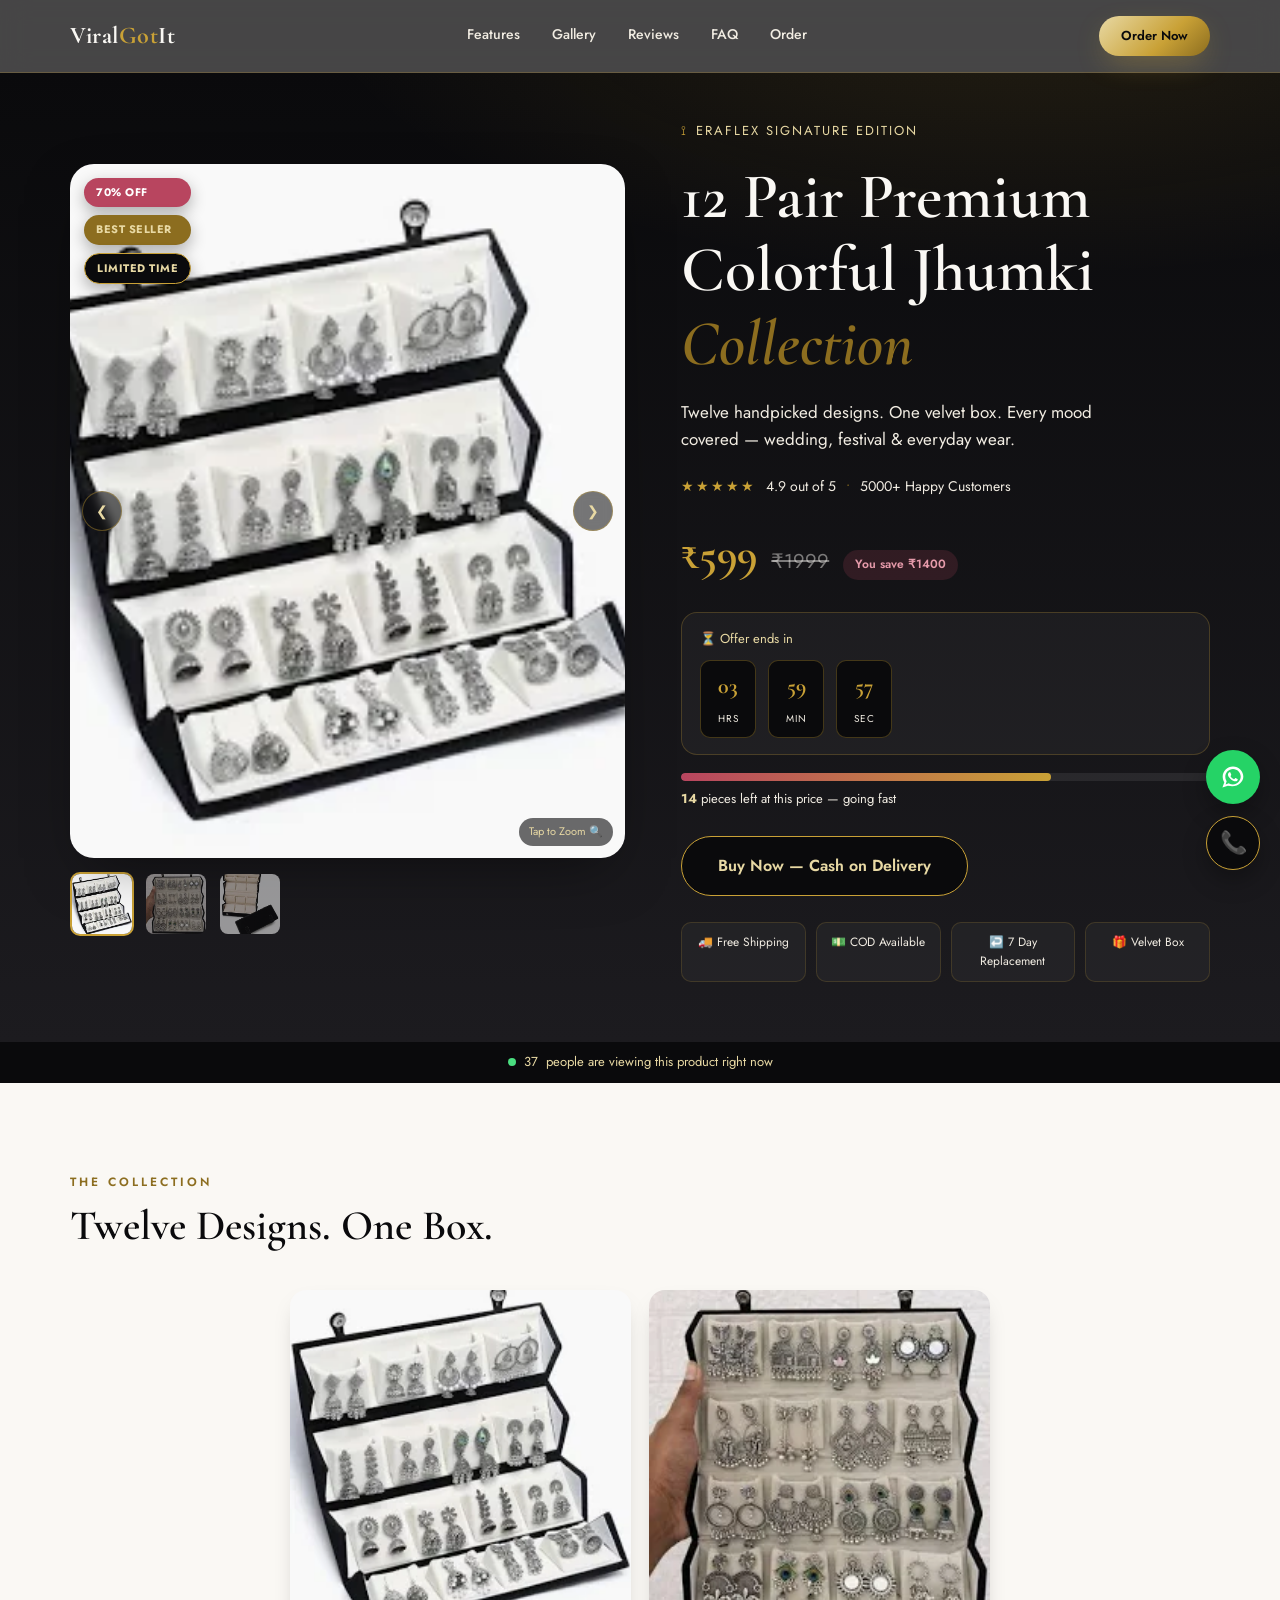
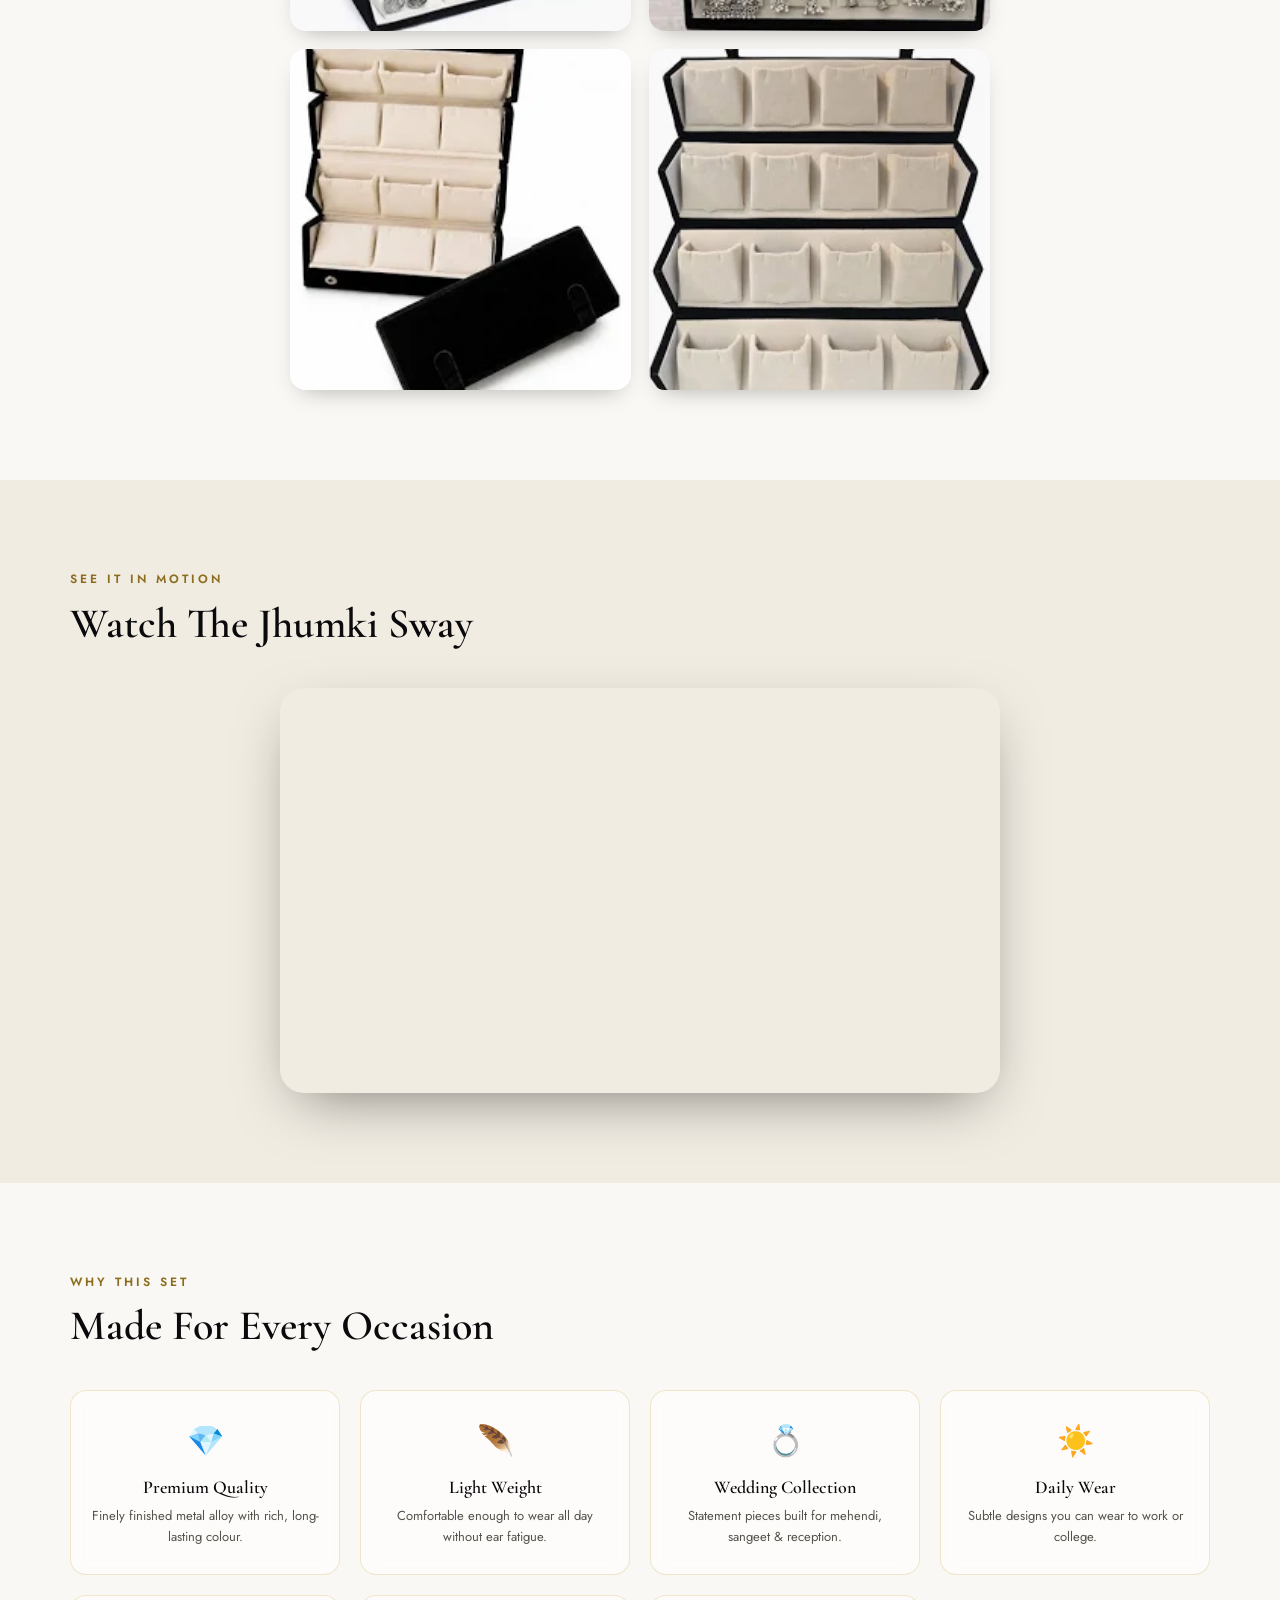
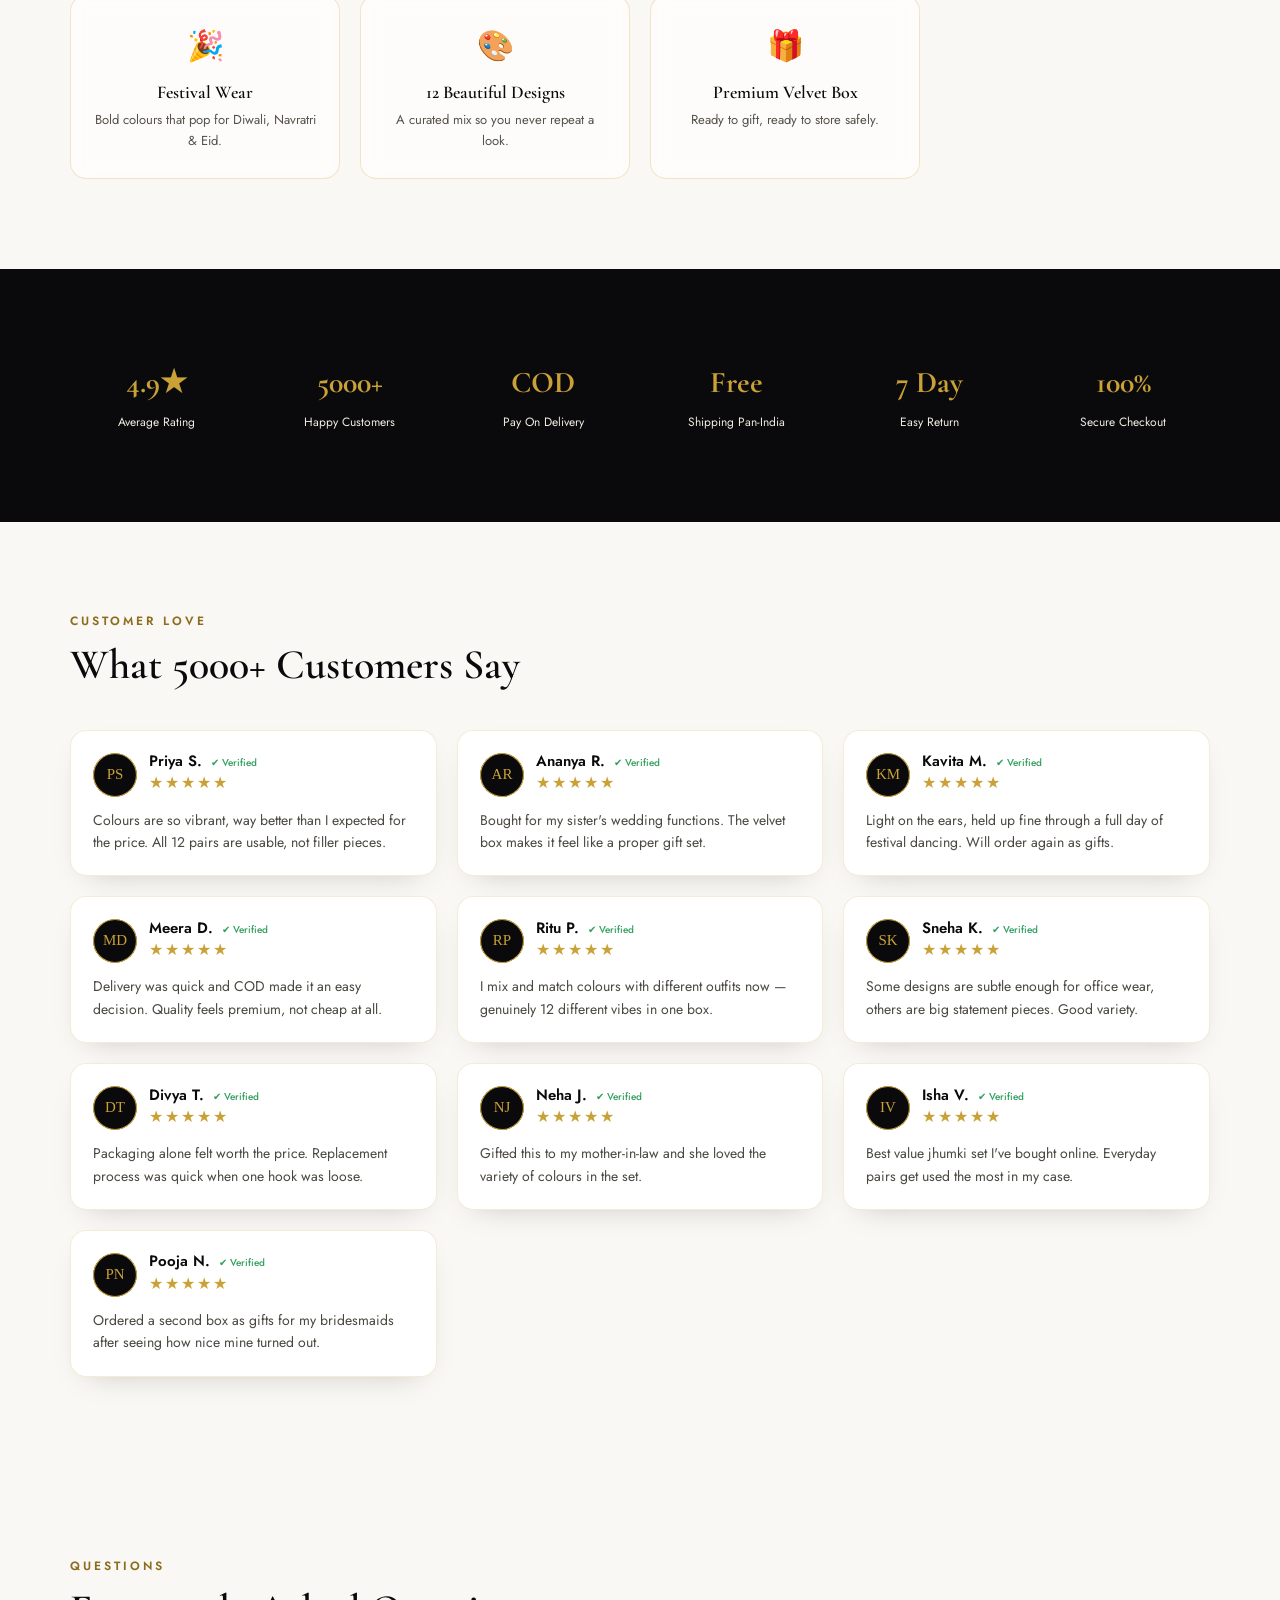
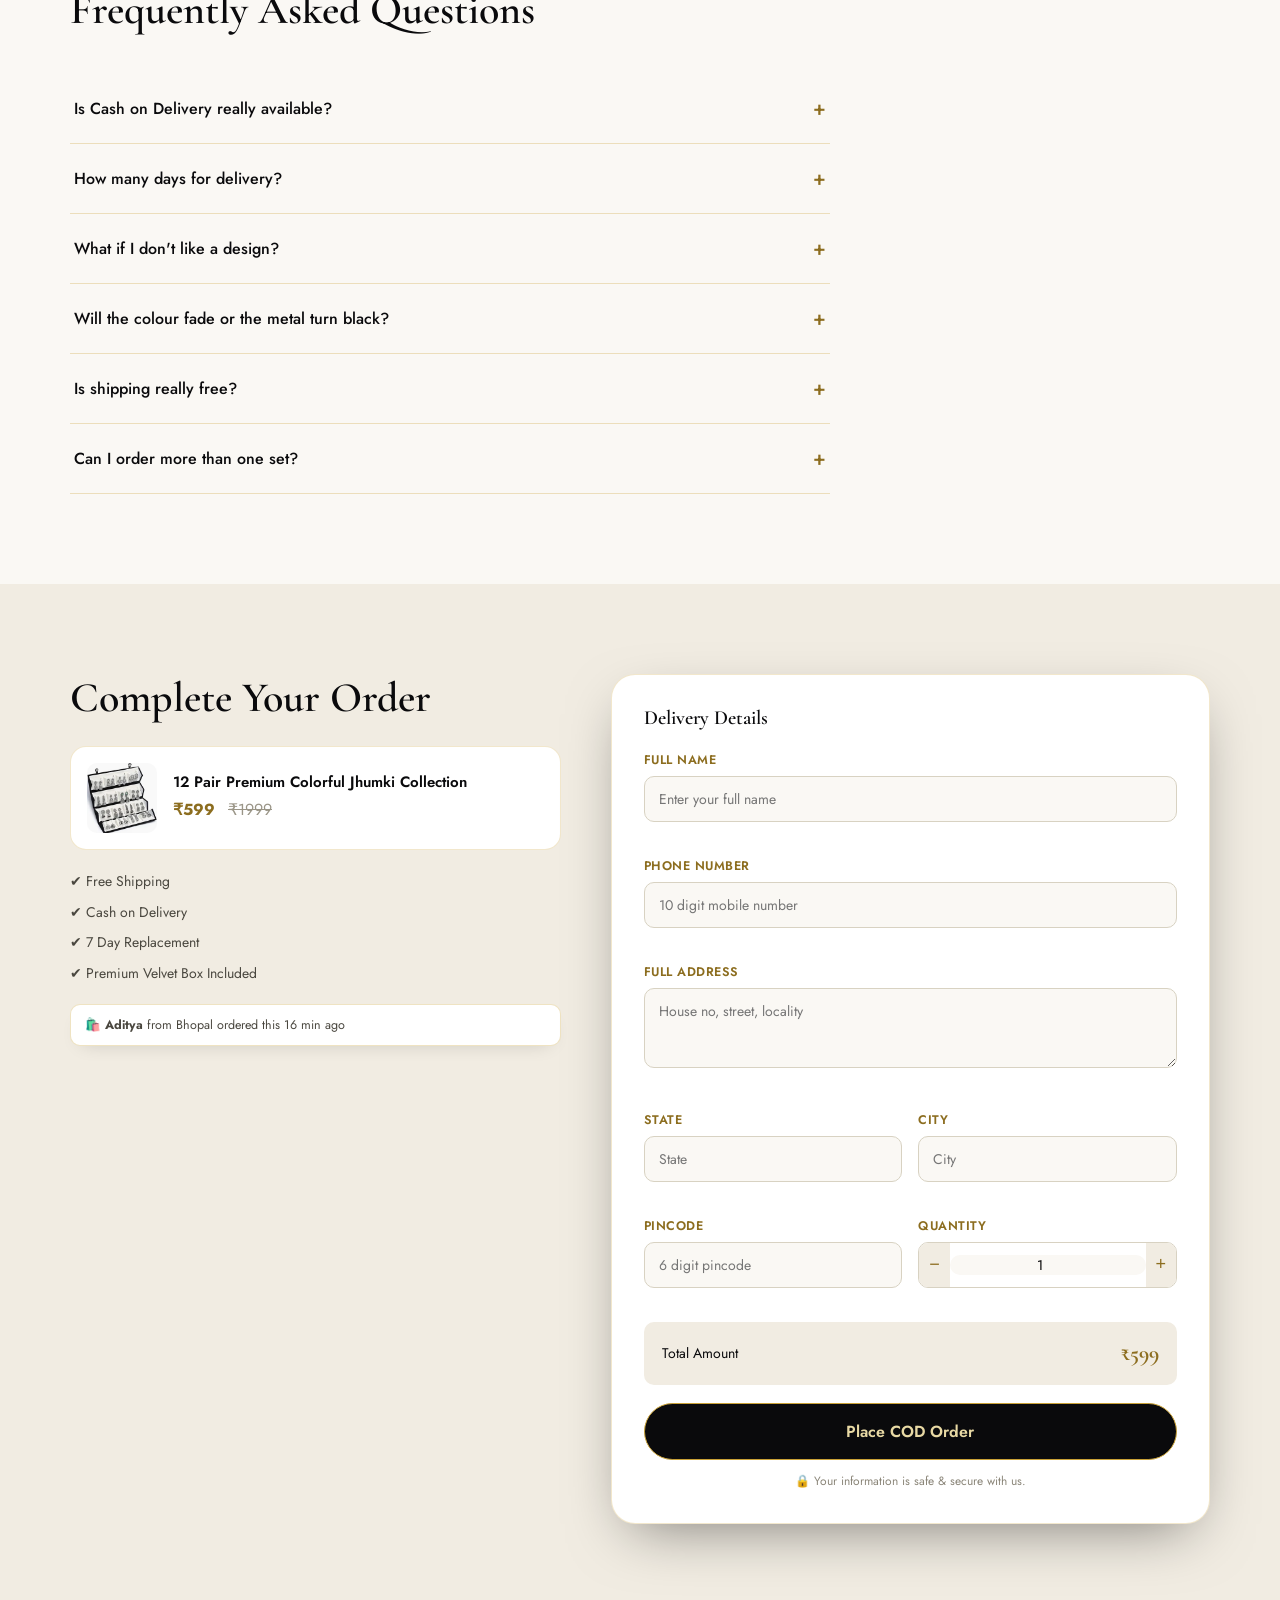
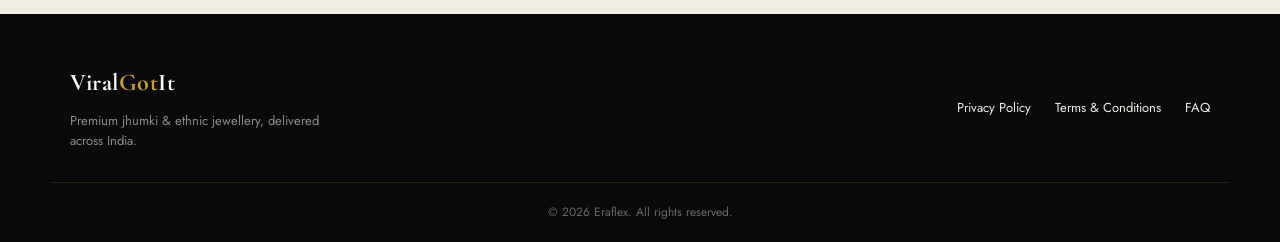
==== commit 70136726: "Update index.html" ====
--- a/index.html
+++ b/index.html
@@ -3,15 +3,15 @@
 <head>
 <meta charset="UTF-8">
 <meta name="viewport" content="width=device-width, initial-scale=1.0, maximum-scale=5.0">
-<title>12 Pair Premium Colorful Jhumki Collection | Eraflex | ₹599 Only</title>
-<meta name="description" content="Get the 12 Pair Premium Colorful Jhumki Collection by Eraflex at ₹599 (70% OFF). Free shipping, Cash on Delivery, 7 day replacement & a premium velvet box included.">
+<title>12 Pair Premium Colorful Jhumki Collection  Box| Eraflex | ₹599 Only</title>
+<meta name="description" content="Get the 12 Pair Premium Colorful Jhumki Collection  Boxby Eraflex at ₹599 (70% OFF). Free shipping, Cash on Delivery, 7 day replacement & a premium velvet box included.">
 <meta name="keywords" content="jhumki, jhumka, earrings, ethnic jewellery, Eraflex, colorful jhumki, wedding earrings, festival jewellery">
 <meta name="author" content="Eraflex">
 <link rel="canonical" href="https://mokamil330-stack.github.io/eraflex/">
 
 <!-- Open Graph -->
 <meta property="og:type" content="product">
-<meta property="og:title" content="12 Pair Premium Colorful Jhumki Collection | Eraflex">
+<meta property="og:title" content="12 Pair Premium Colorful Jhumki Collection  Box| Eraflex">
 <meta property="og:description" content="70% OFF - ₹599 only. 12 beautiful designs, premium velvet box included, COD available, free shipping.">
 <meta property="og:image" content="https://mokamil330-stack.github.io/eraflex/Jhumki%20(4).webp">
 <meta property="og:url" content="https://mokamil330-stack.github.io/eraflex/">
@@ -19,7 +19,7 @@
 
 <!-- Twitter Card -->
 <meta name="twitter:card" content="summary_large_image">
-<meta name="twitter:title" content="12 Pair Premium Colorful Jhumki Collection | Eraflex">
+<meta name="twitter:title" content="12 Pair Premium Colorful Jhumki Collection  Box| Eraflex">
 <meta name="twitter:description" content="70% OFF - ₹599 only. 12 beautiful designs, premium velvet box included, COD available.">
 <meta name="twitter:image" content="https://mokamil330-stack.github.io/eraflex/Jhumki%20(4).webp">
 
@@ -30,7 +30,7 @@
   "@type": "Product",
   "name": "12 Pair Premium Colorful Jhumki Collection",
   "image": "https://mokamil330-stack.github.io/eraflex/Jhumki%20(4).webp",
-  "description": "12 Pair Premium Colorful Jhumki Collection by Eraflex. Wedding, daily & festival wear. Premium velvet box included.",
+  "description": "12 Pair Premium Colorful Jhumki Collection  Boxby Eraflex. Wedding, daily & festival wear. Premium velvet box included.",
   "brand": { "@type": "Brand", "name": "Eraflex" },
   "offers": {
     "@type": "Offer",
@@ -89,9 +89,9 @@
 
         <div class="slider" id="slider">
           <div class="slider-track" id="sliderTrack">
-            <div class="slide"><img src="Jhumki%20(4).webp" alt="12 Pair Premium Colorful Jhumki Collection - full set displayed" class="zoomable" loading="eager"></div>
+            <div class="slide"><img src="Jhumki%20(4).webp" alt="12 Pair Premium Colorful Jhumki Collection  Box- full set displayed" class="zoomable" loading="eager"></div>
             <div class="slide"><img src="Jhumki%20(1).webp" alt="Jhumki earrings set held in hand for scale" class="zoomable" loading="eager"></div>
-            <div class="slide"><img src="Jhumki%20(3).webp" alt="Jhumki collection in closed premium velvet box" class="zoomable" loading="eager"></div>
+            <div class="slide"><img src="Jhumki%20(3).webp" alt="Jhumki Collection  Boxin closed premium velvet box" class="zoomable" loading="eager"></div>
           </div>
           <button class="slider-btn prev" id="prevBtn" aria-label="Previous image">&#10094;</button>
           <button class="slider-btn next" id="nextBtn" aria-label="Next image">&#10095;</button>
@@ -337,7 +337,7 @@
       <div class="order-summary">
         <h2>Complete Your Order</h2>
         <div class="summary-card">
-          <img src="Jhumki%20(4).webp" alt="12 Pair Premium Colorful Jhumki Collection thumbnail">
+          <img src="Jhumki%20(4).webp" alt="12 Pair Premium Colorful Jhumki Collection  Boxthumbnail">
           <div>
             <h4>12 Pair Premium Colorful Jhumki Collection</h4>
             <p class="summary-price"><span>₹599</span> <s>₹1999</s></p>
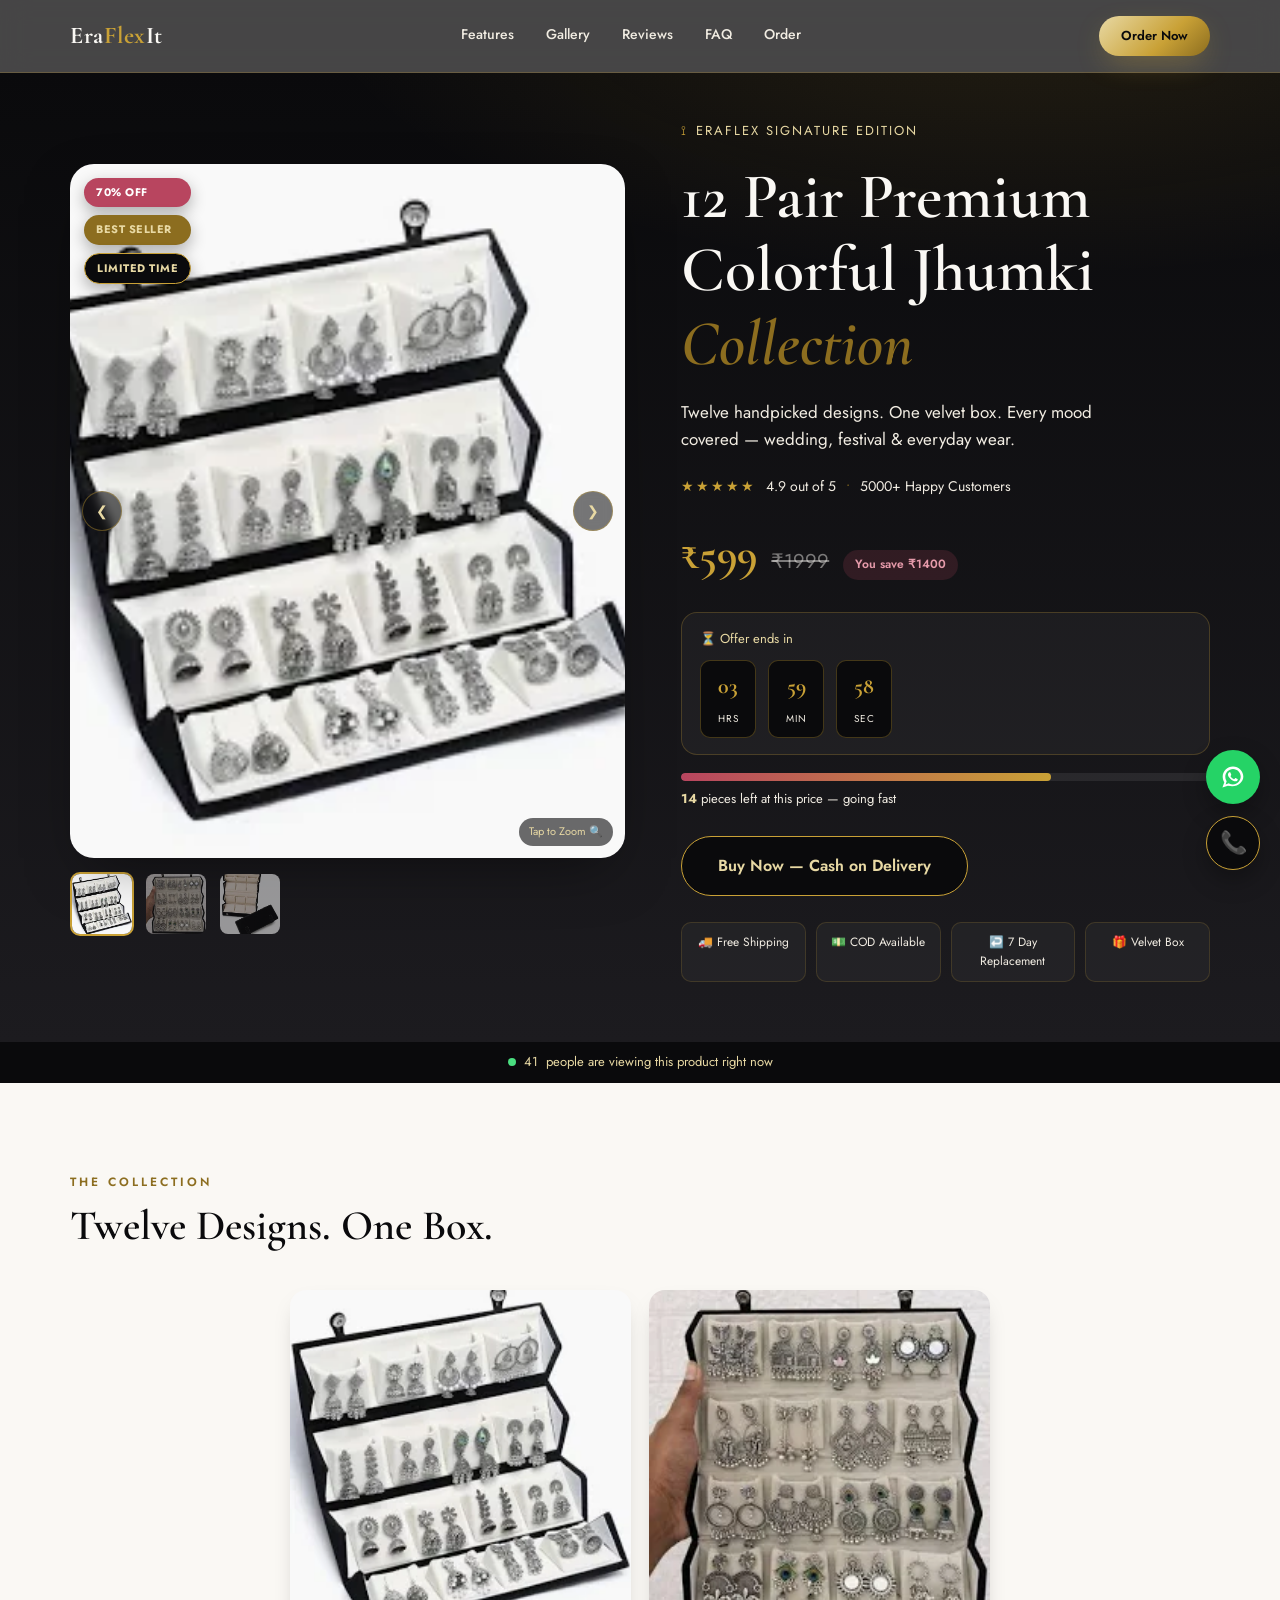
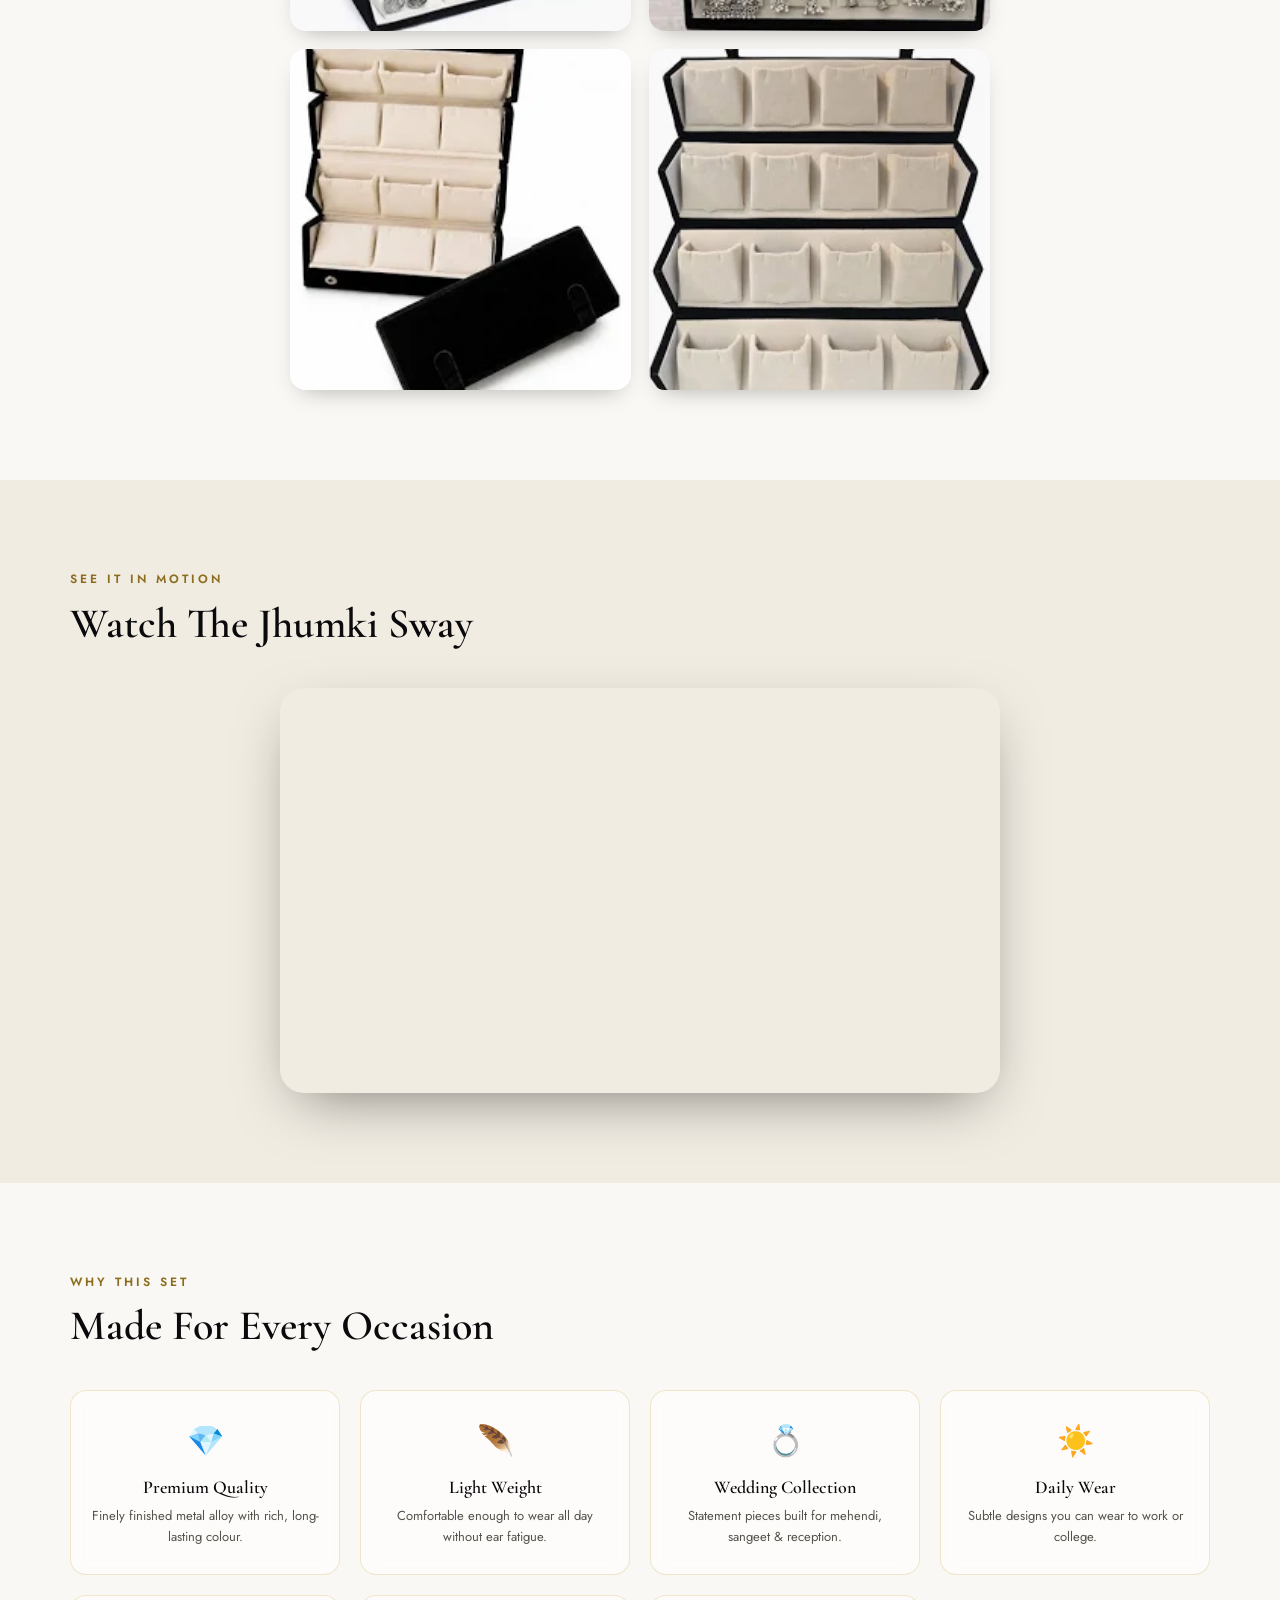
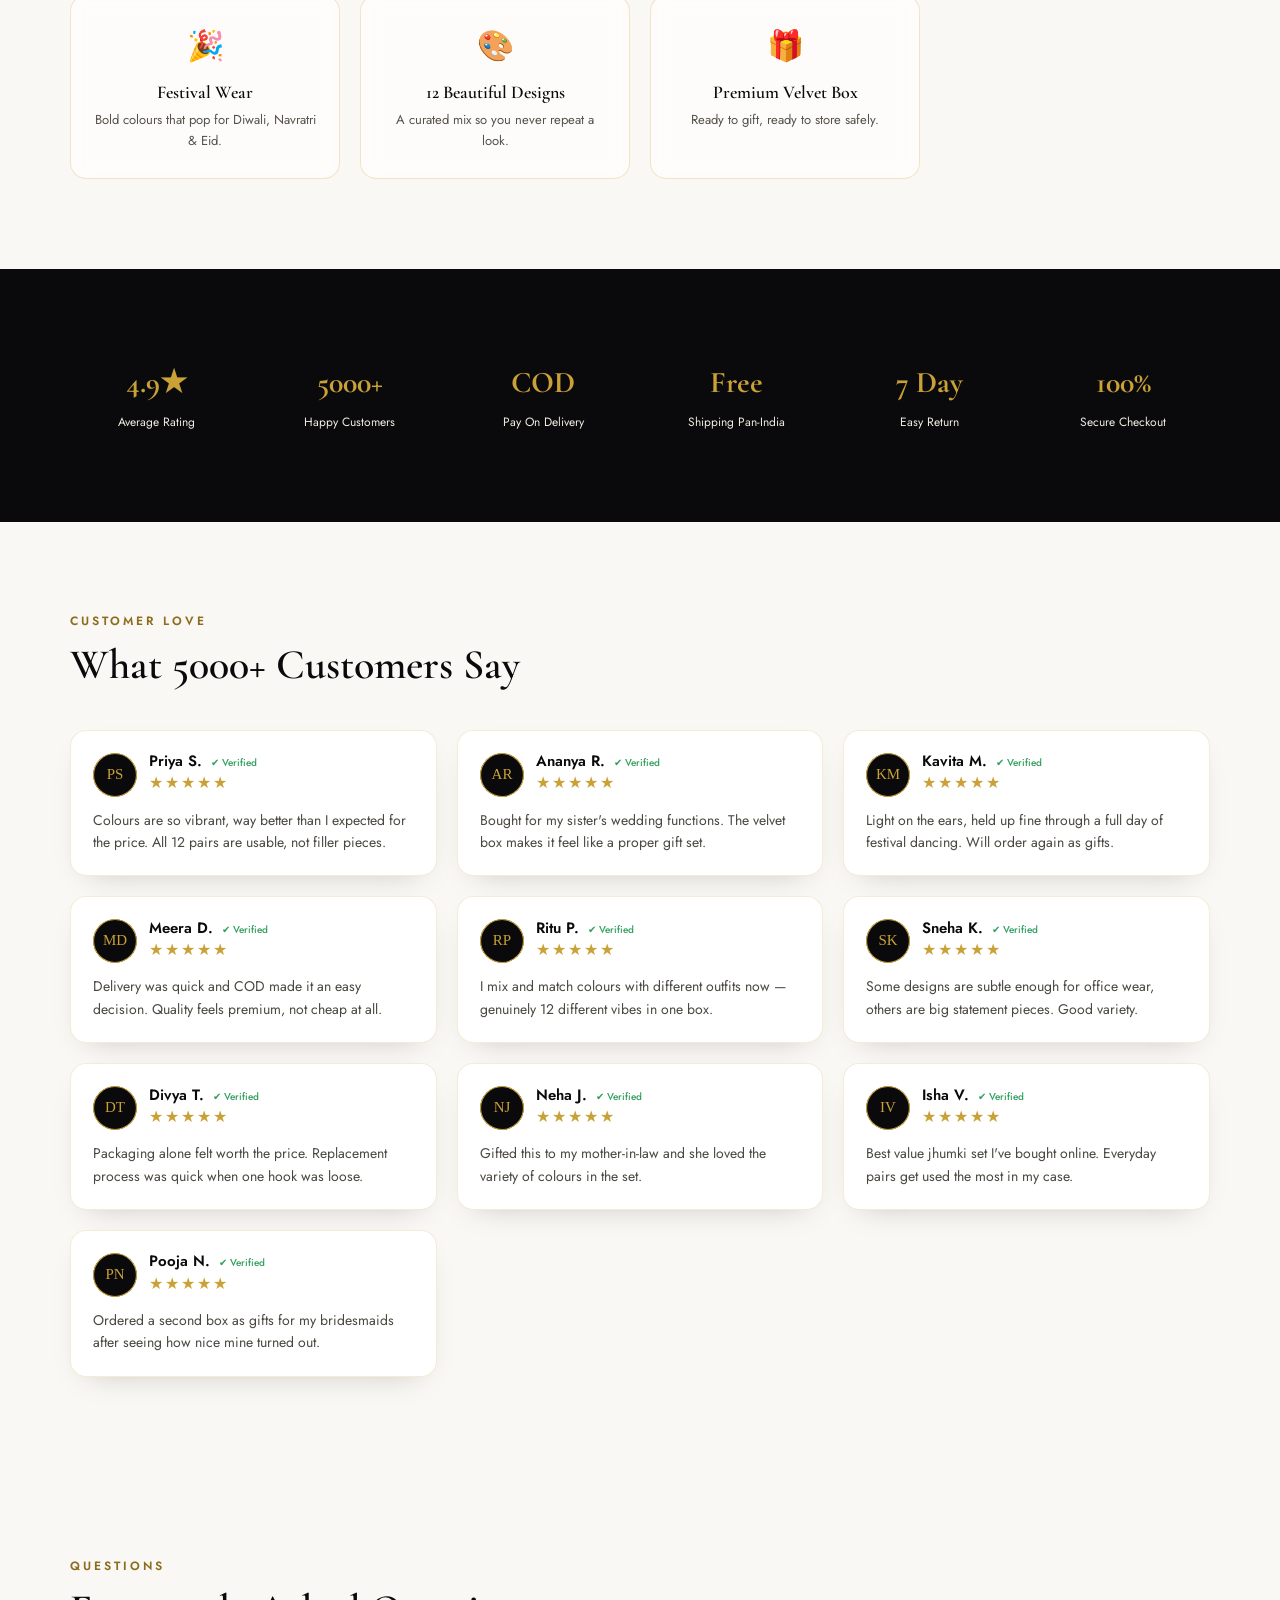
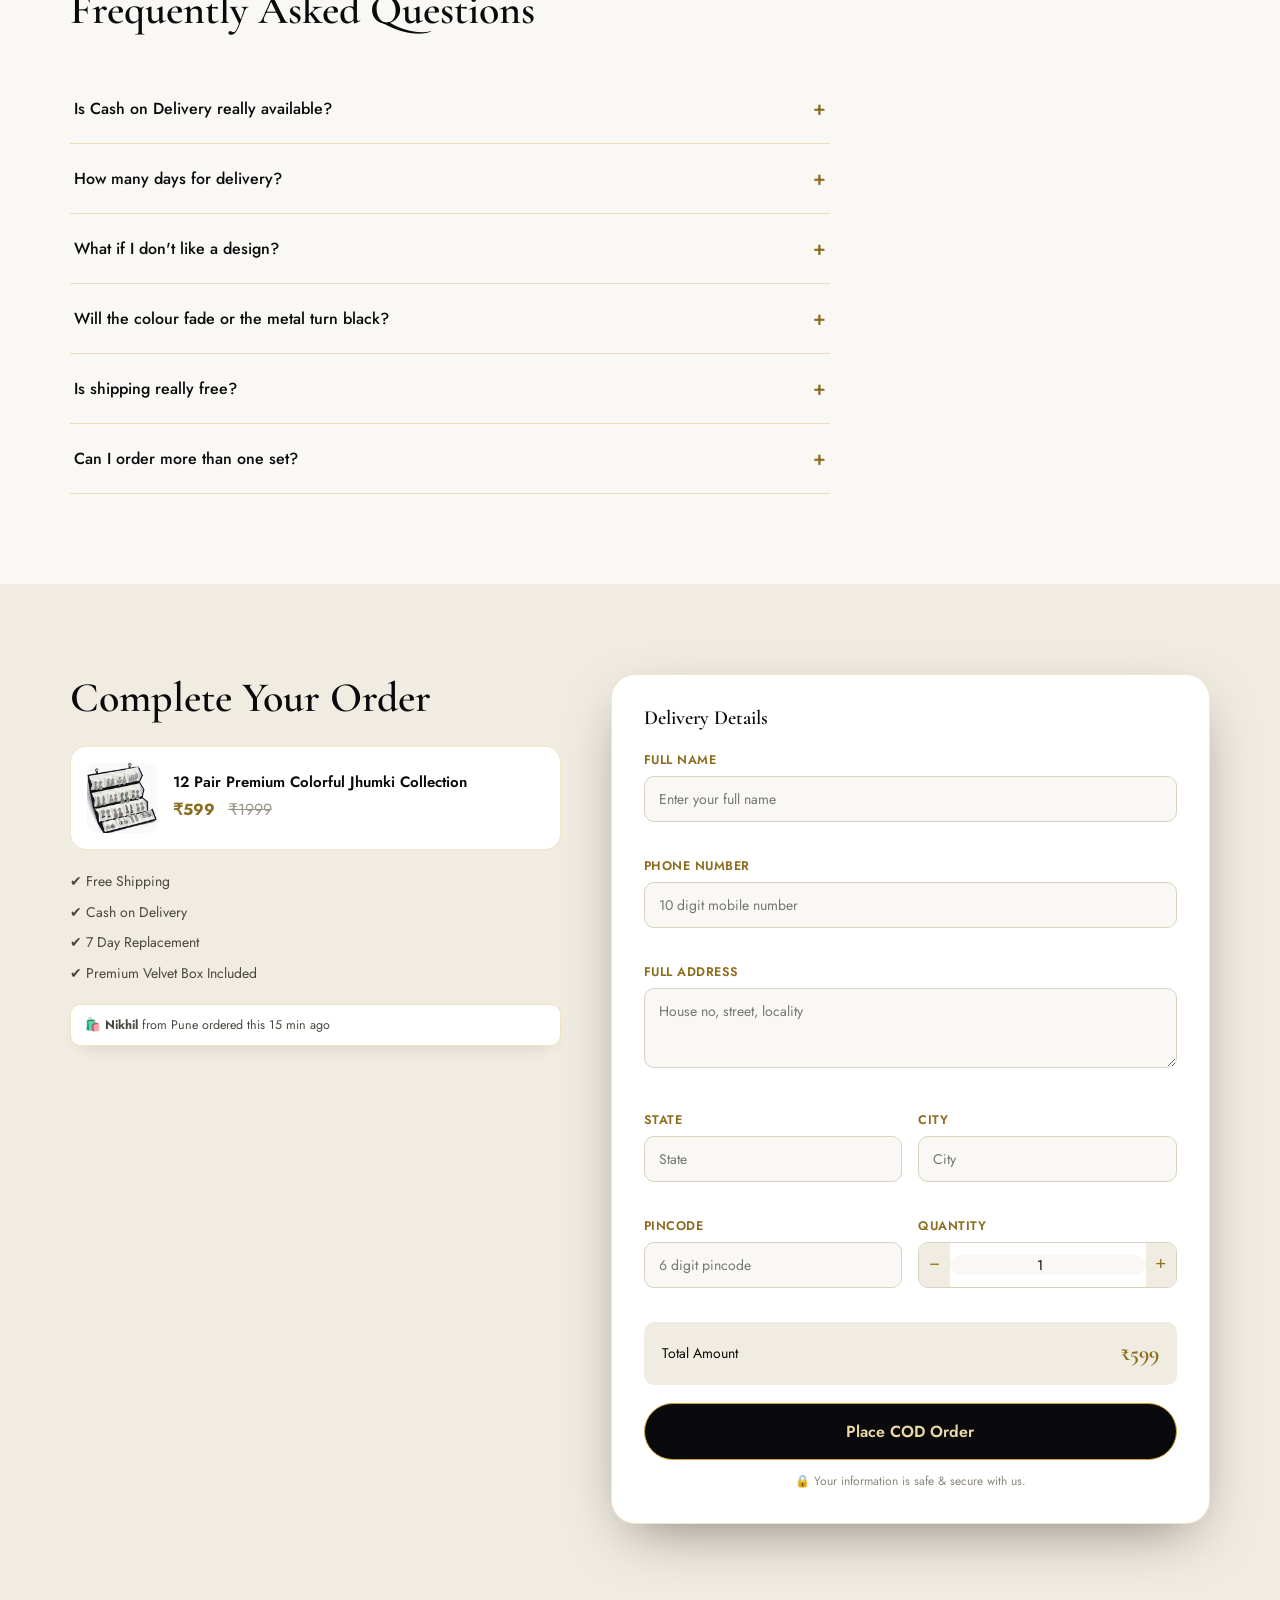
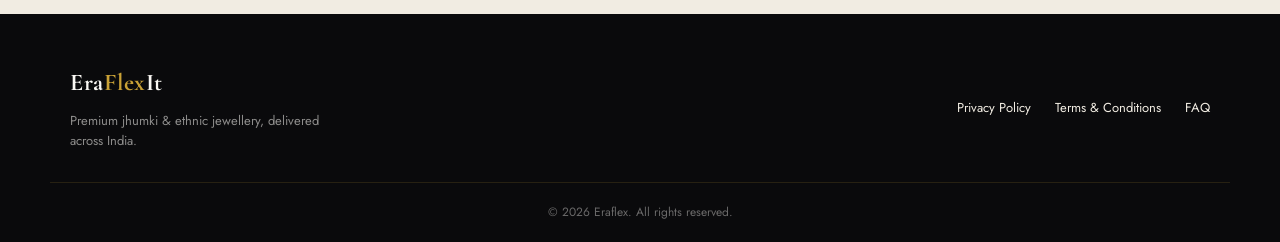
==== commit ea8e14f0: "Update index.html" ====
--- a/index.html
+++ b/index.html
@@ -59,7 +59,7 @@
 <!-- ================= HEADER ================= -->
 <header class="site-header" id="siteHeader">
   <div class="container header-inner">
-    <a href="#top" class="logo">Viral<span>Got</span>It</a>
+    <a href="#top" class="logo">Era<span>Flex</span>It</a>
     <nav class="main-nav" id="mainNav">
       <a href="#features">Features</a>
       <a href="#gallery">Gallery</a>
@@ -419,7 +419,7 @@
 <footer class="site-footer">
   <div class="container footer-inner">
     <div class="footer-brand">
-      <a href="#top" class="logo">Viral<span>Got</span>It</a>
+      <a href="#top" class="logo">Era<span>Flex</span>It</a>
       <p>Premium jhumki &amp; ethnic jewellery, delivered across India.</p>
     </div>
     <div class="footer-links">
--- a/style.css
+++ b/style.css
@@ -1,5 +1,5 @@
 /* =========================================================
-   ViralGotIt — 12 Pair Premium Colorful Jhumki Collection
+   Eraflex — 12 Pair Premium Colorful Jhumki Collection
    Design tokens: Ink / Paper / Gold, Cormorant Garamond + Jost
    Signature element: the "dangle" — a swinging jhumki motif
    used as a divider/marker throughout the page.
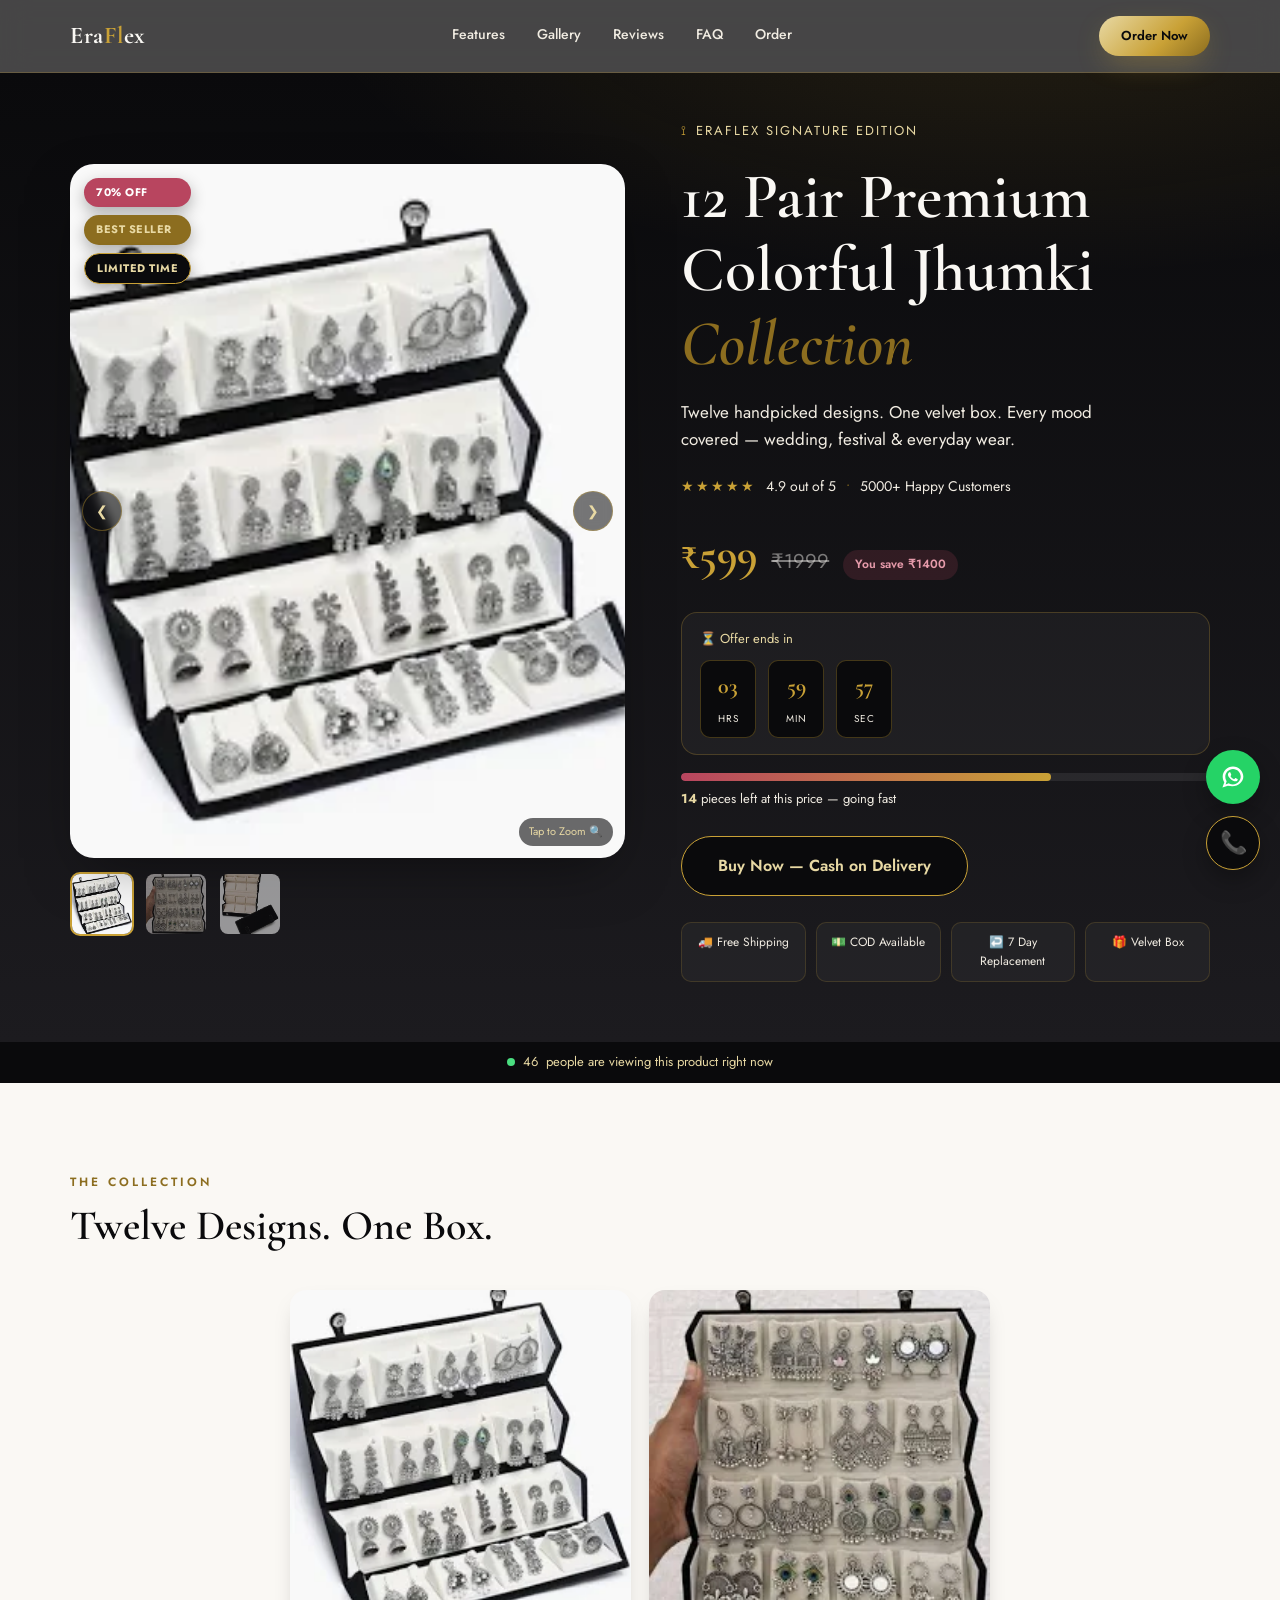
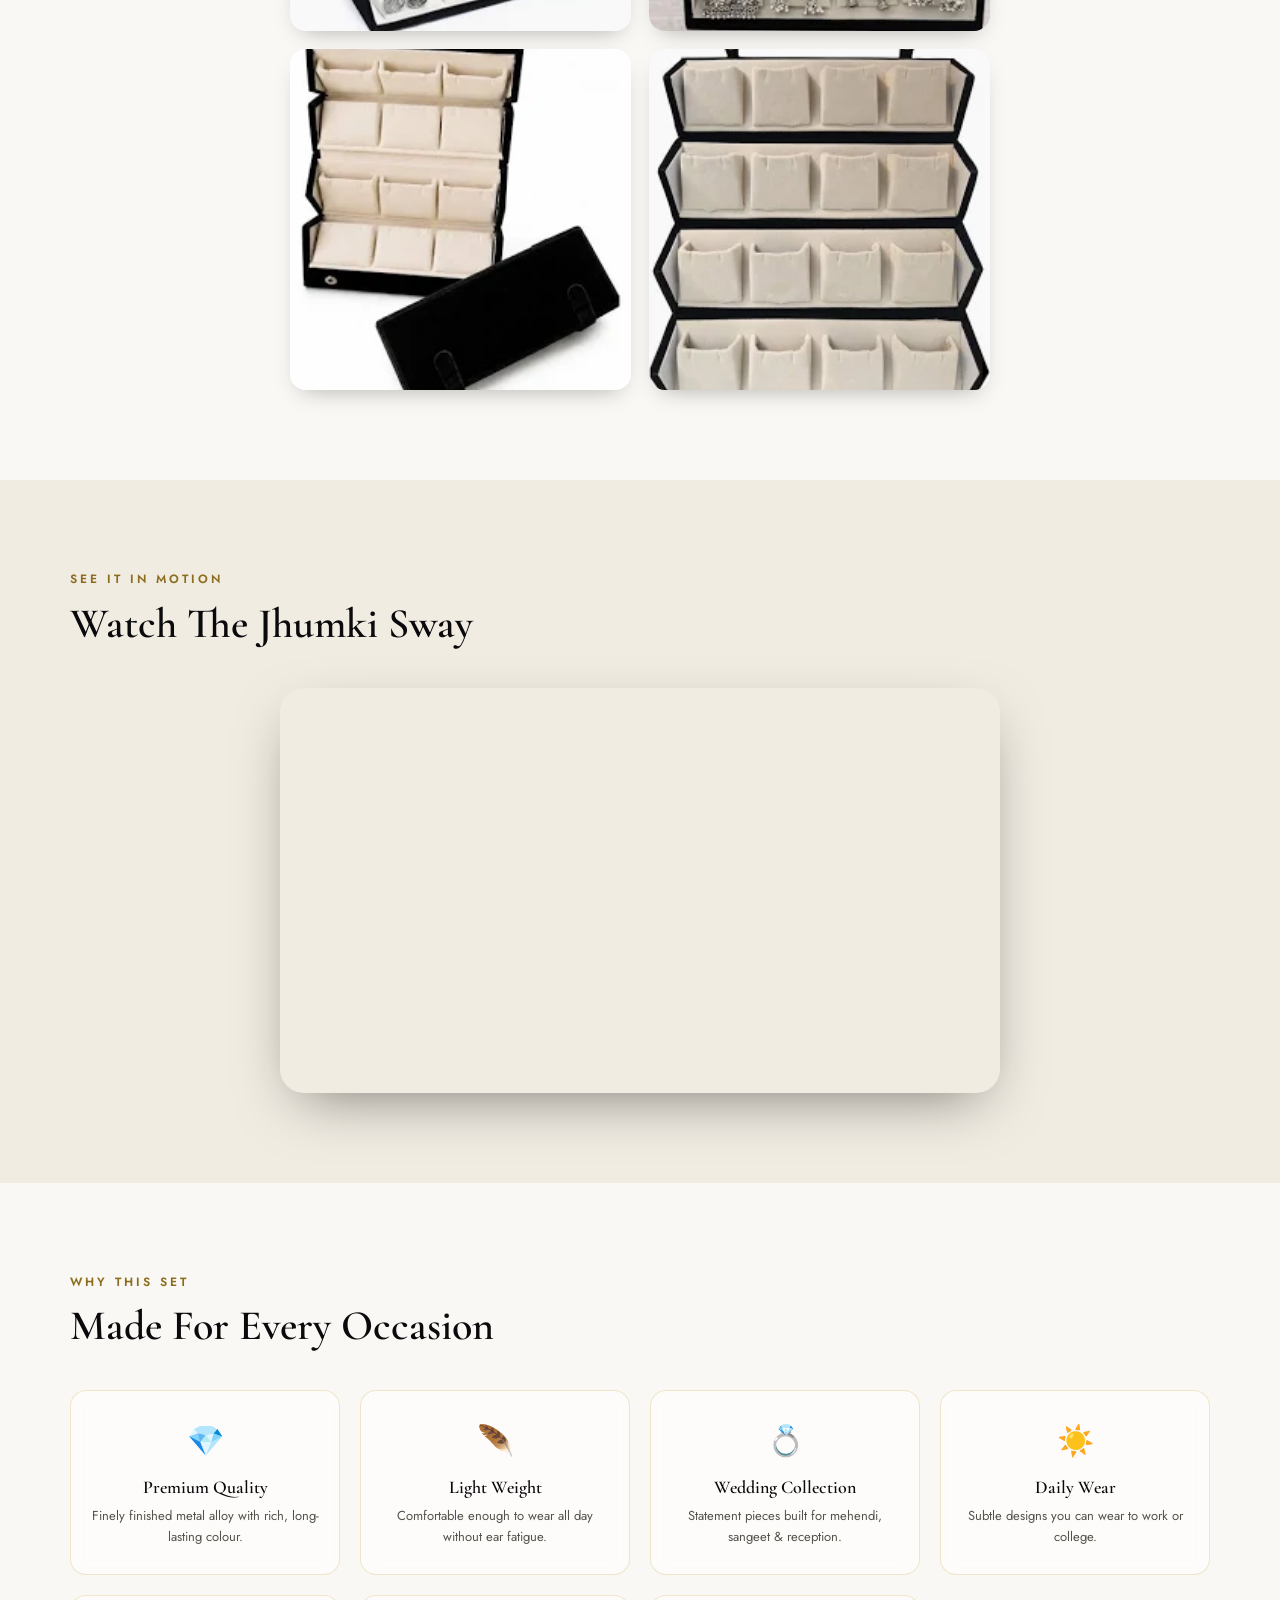
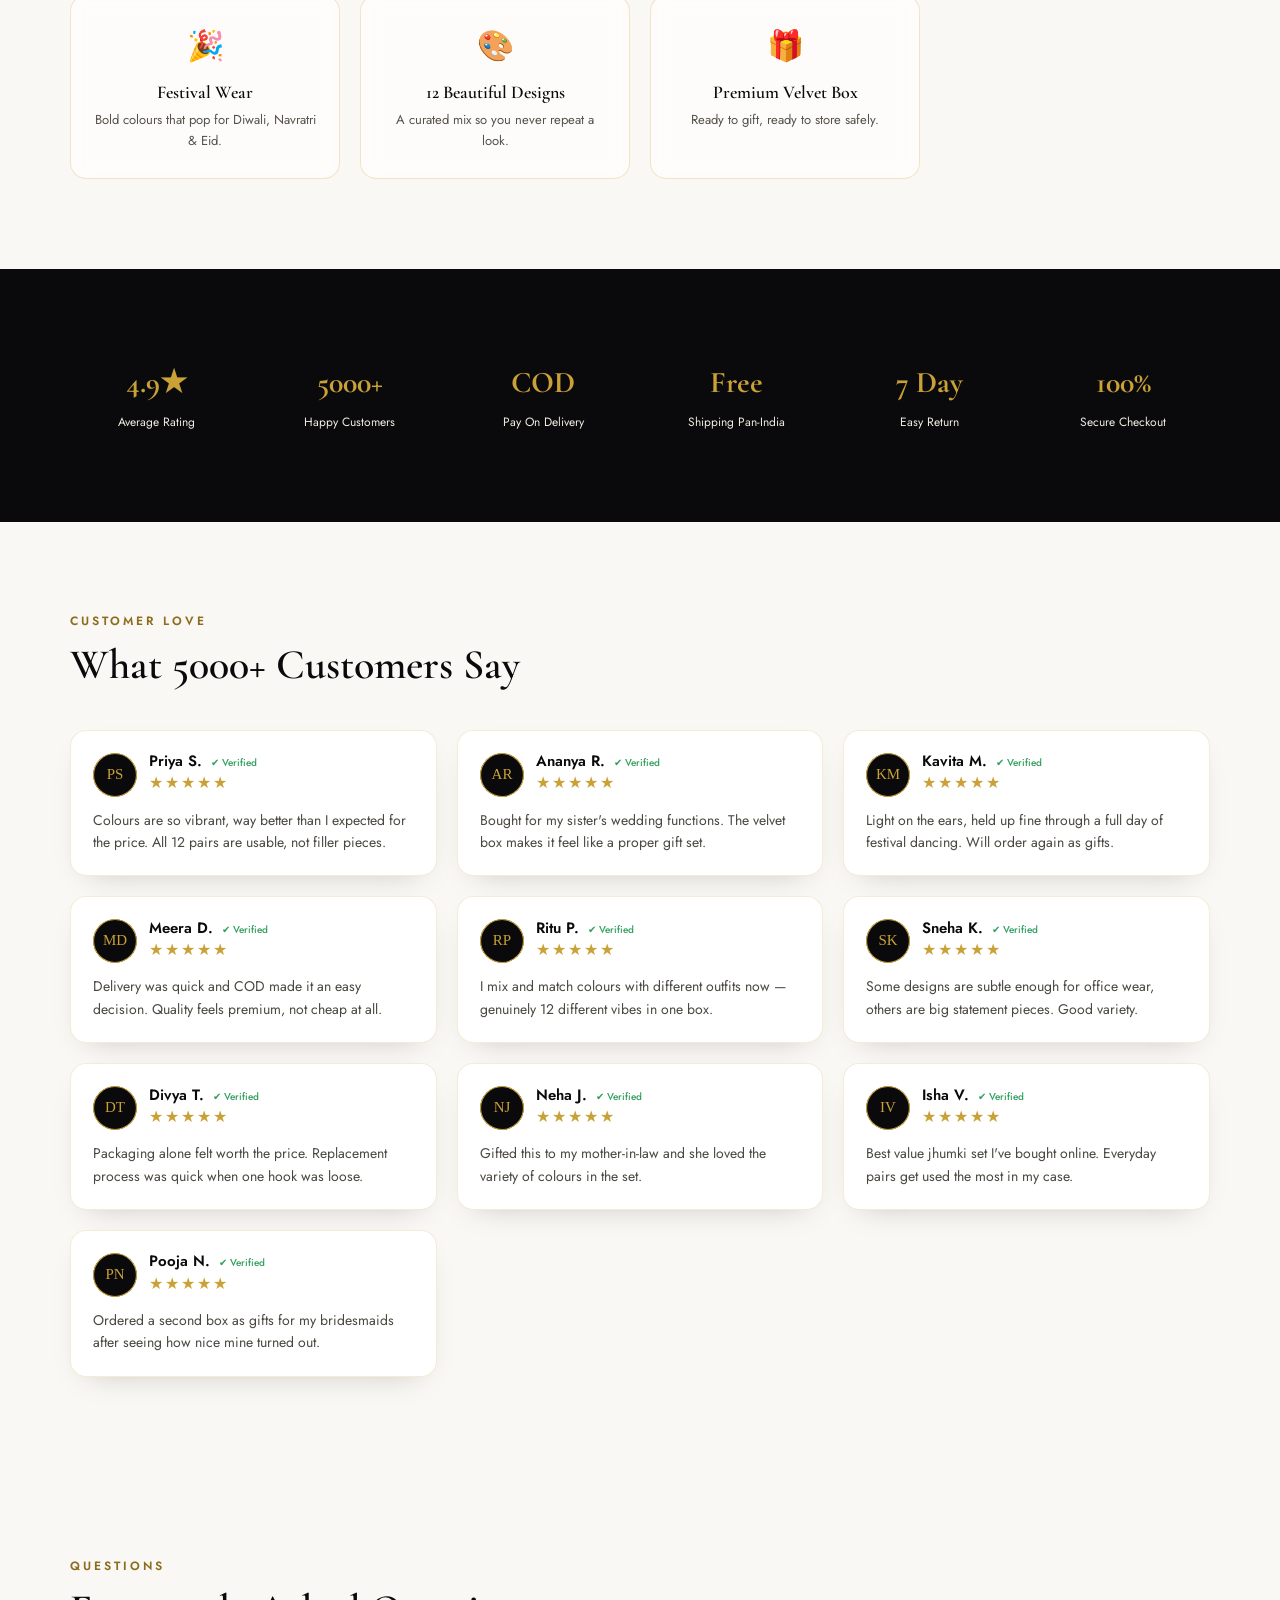
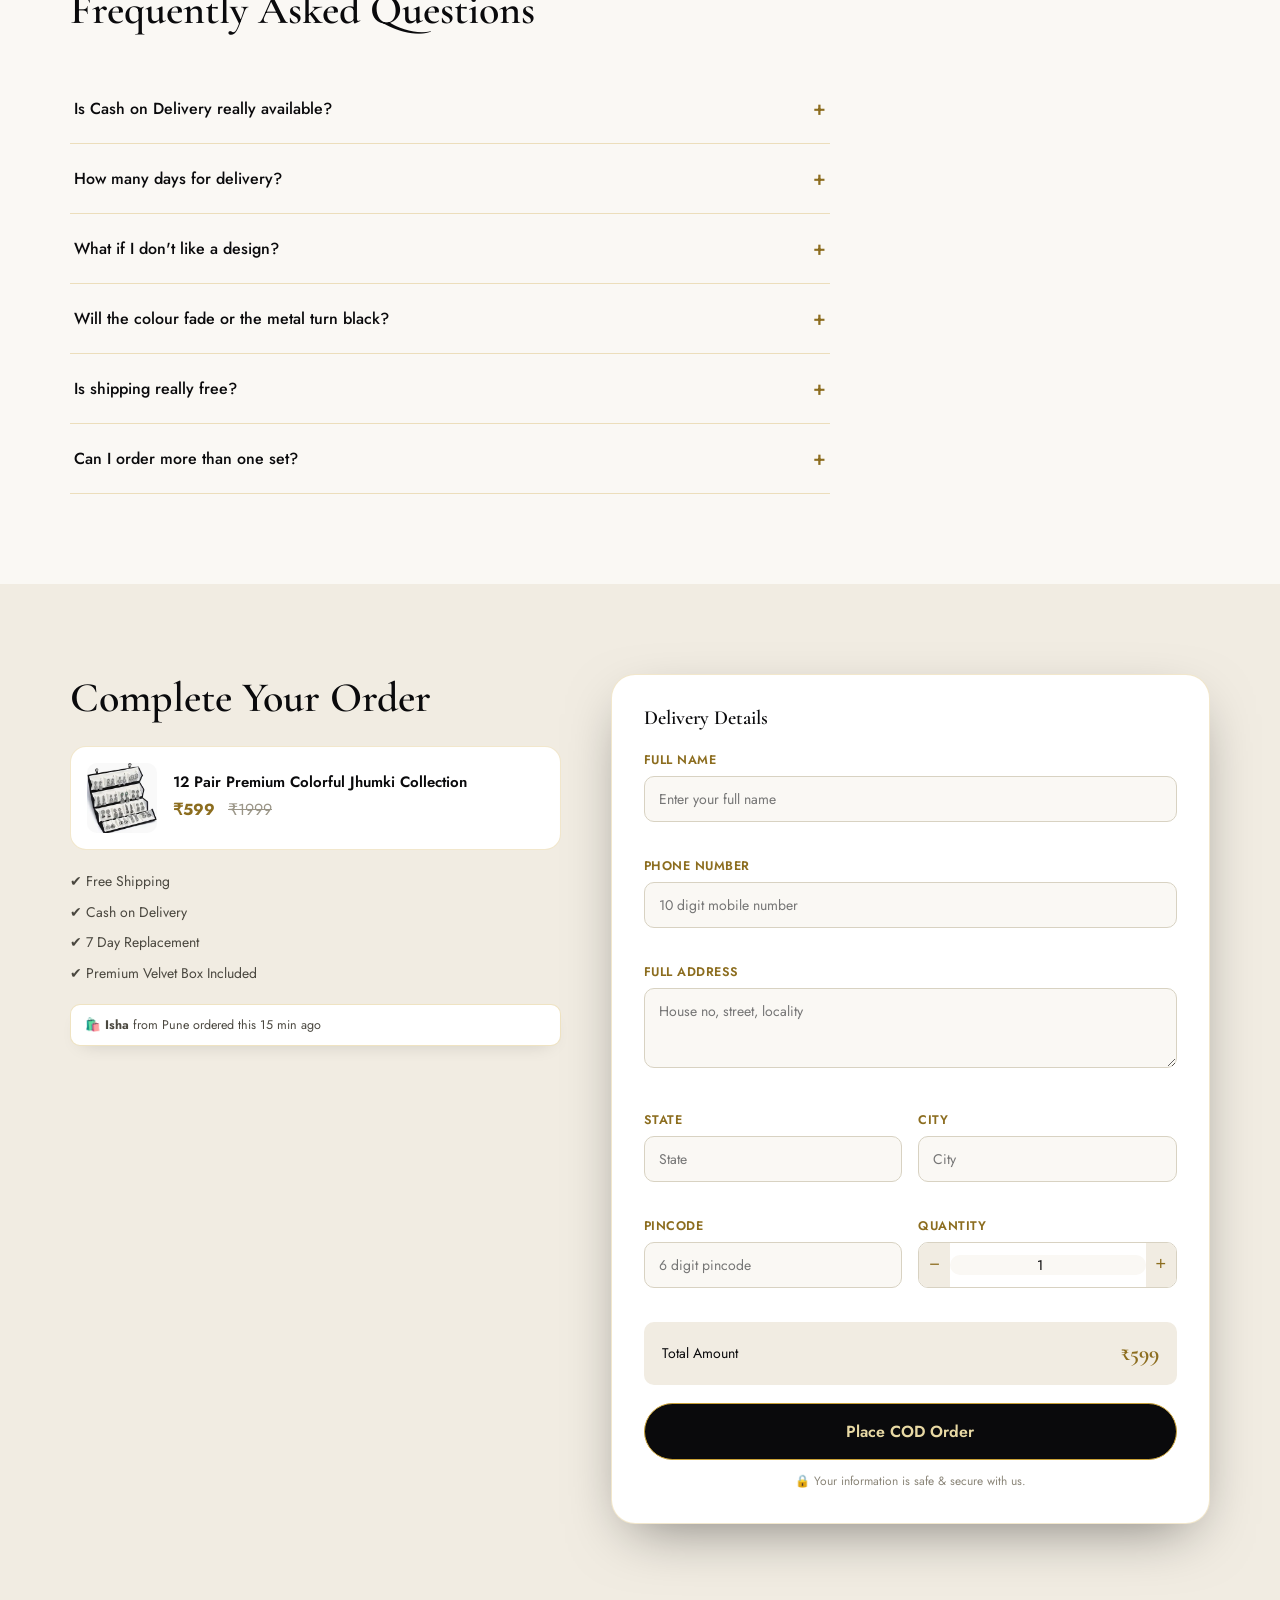
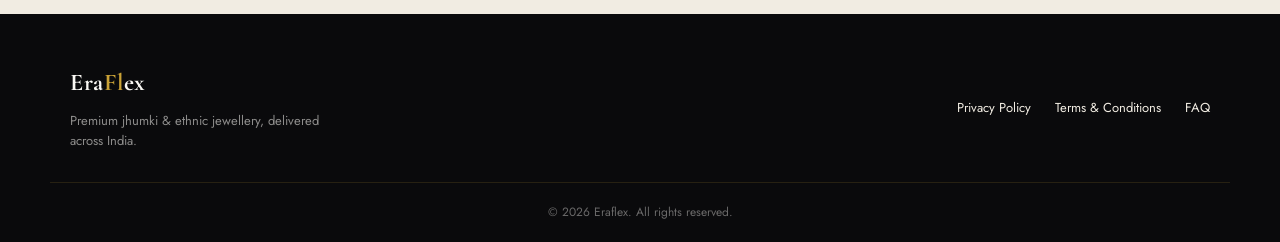
==== commit b44eaa1e: "Update index.html" ====
--- a/index.html
+++ b/index.html
@@ -59,7 +59,7 @@
 <!-- ================= HEADER ================= -->
 <header class="site-header" id="siteHeader">
   <div class="container header-inner">
-    <a href="#top" class="logo">Era<span>Flex</span>It</a>
+    <a href="#top" class="logo">Era<span>Fl</span>ex</a>
     <nav class="main-nav" id="mainNav">
       <a href="#features">Features</a>
       <a href="#gallery">Gallery</a>
@@ -419,7 +419,7 @@
 <footer class="site-footer">
   <div class="container footer-inner">
     <div class="footer-brand">
-      <a href="#top" class="logo">Era<span>Flex</span>It</a>
+      <a href="#top" class="logo">Era<span>Fl</span>ex</a>
       <p>Premium jhumki &amp; ethnic jewellery, delivered across India.</p>
     </div>
     <div class="footer-links">
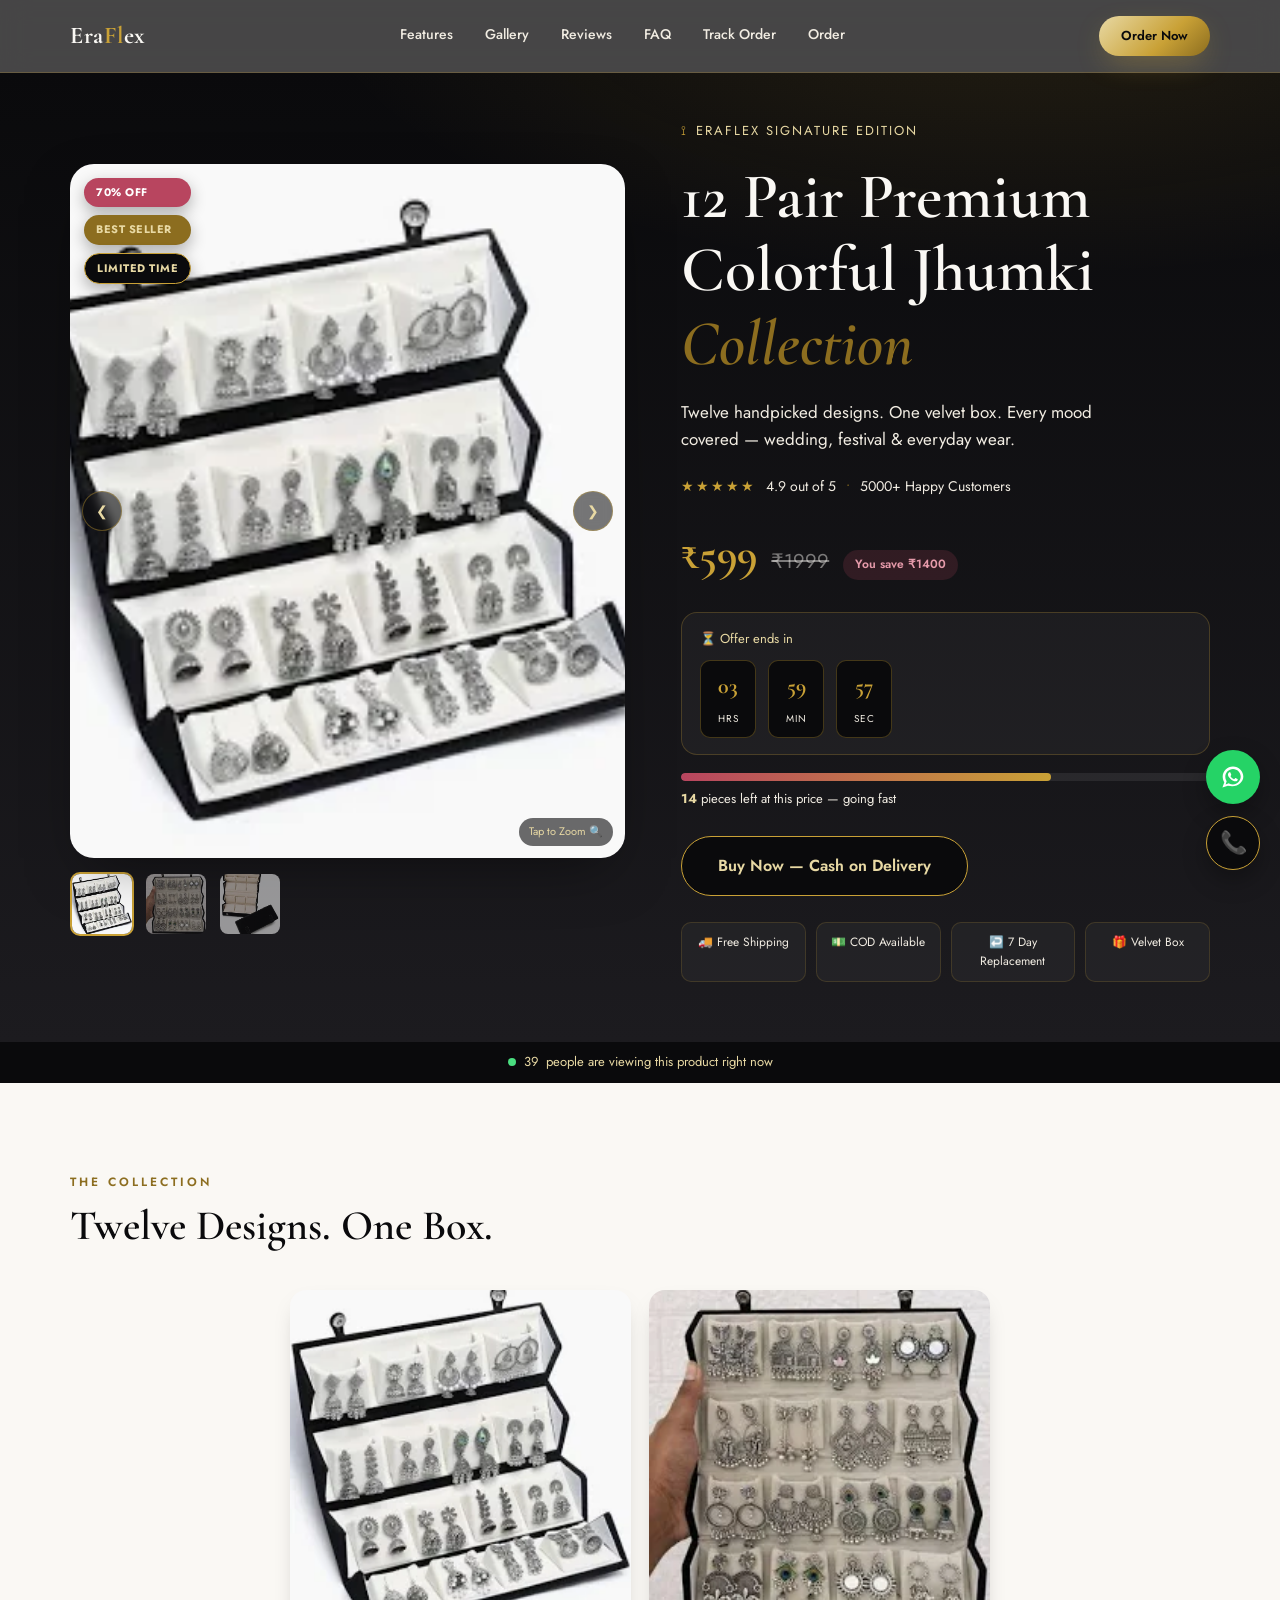
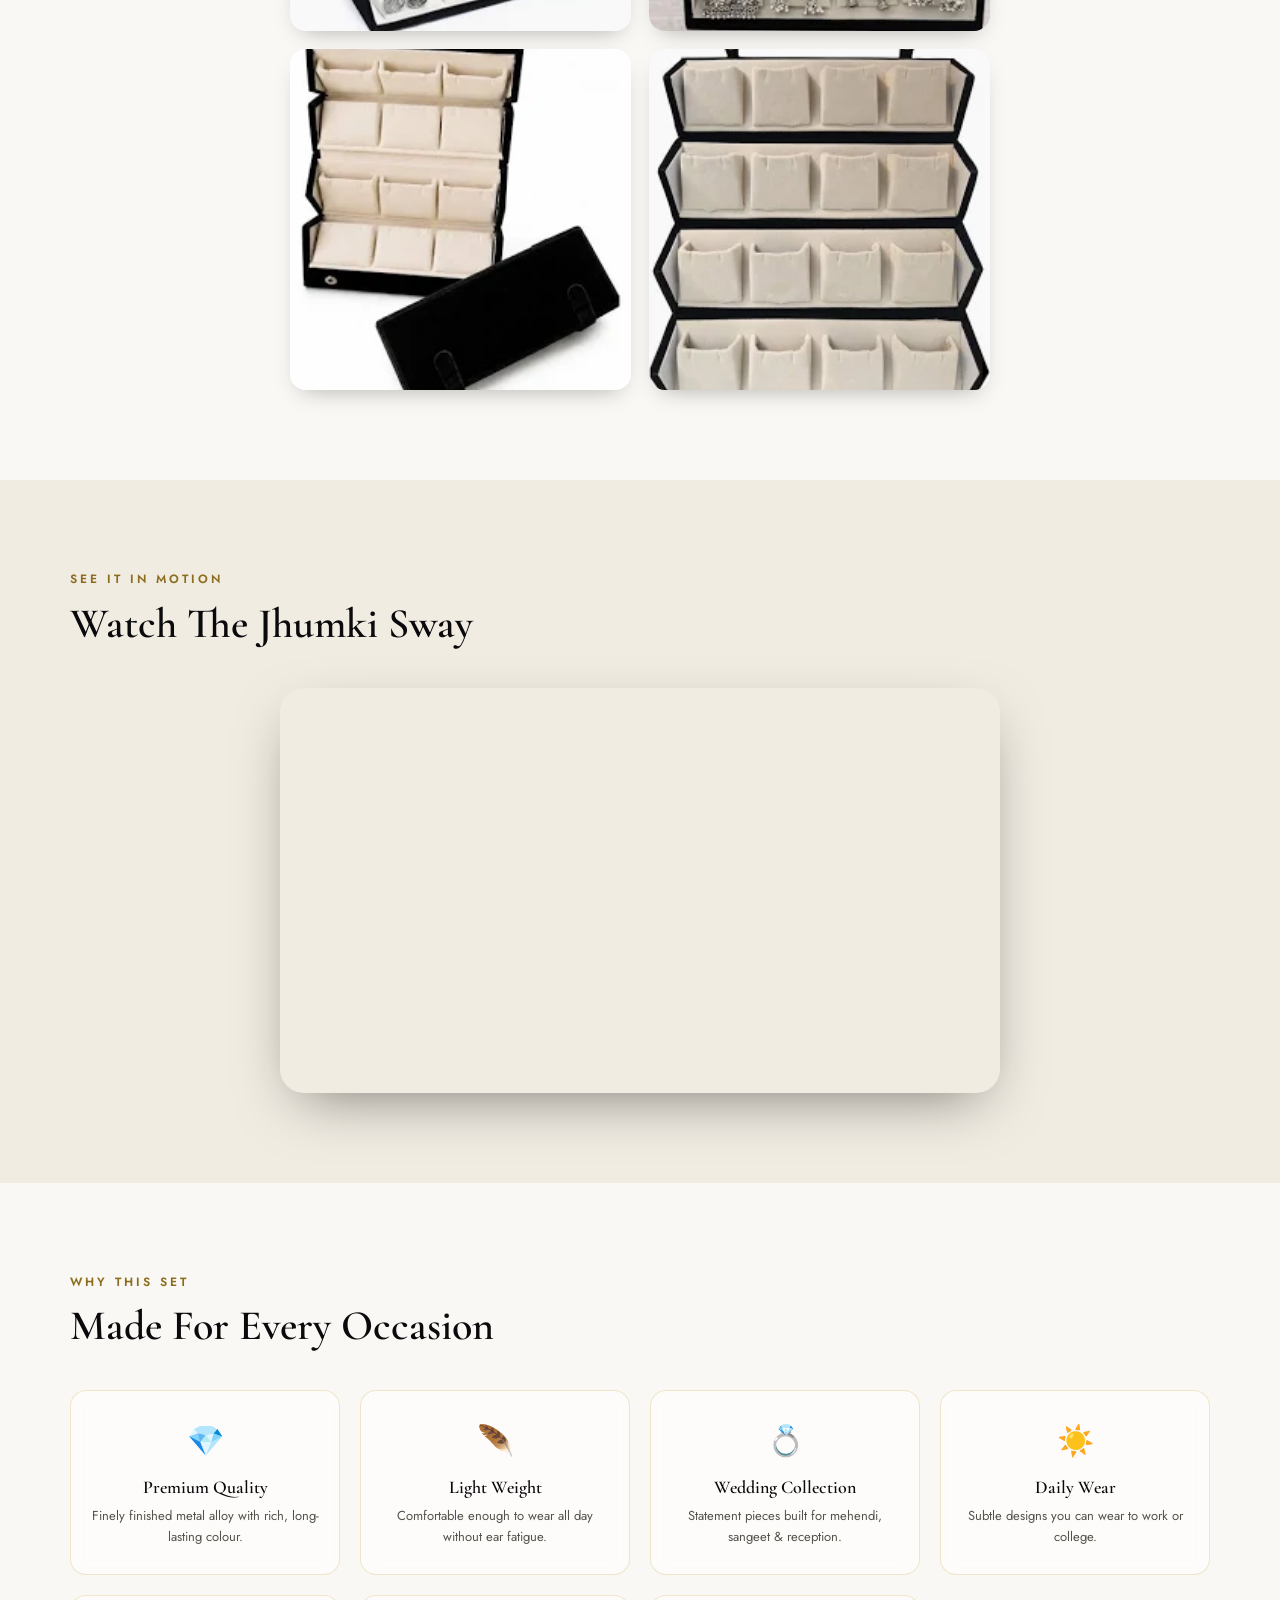
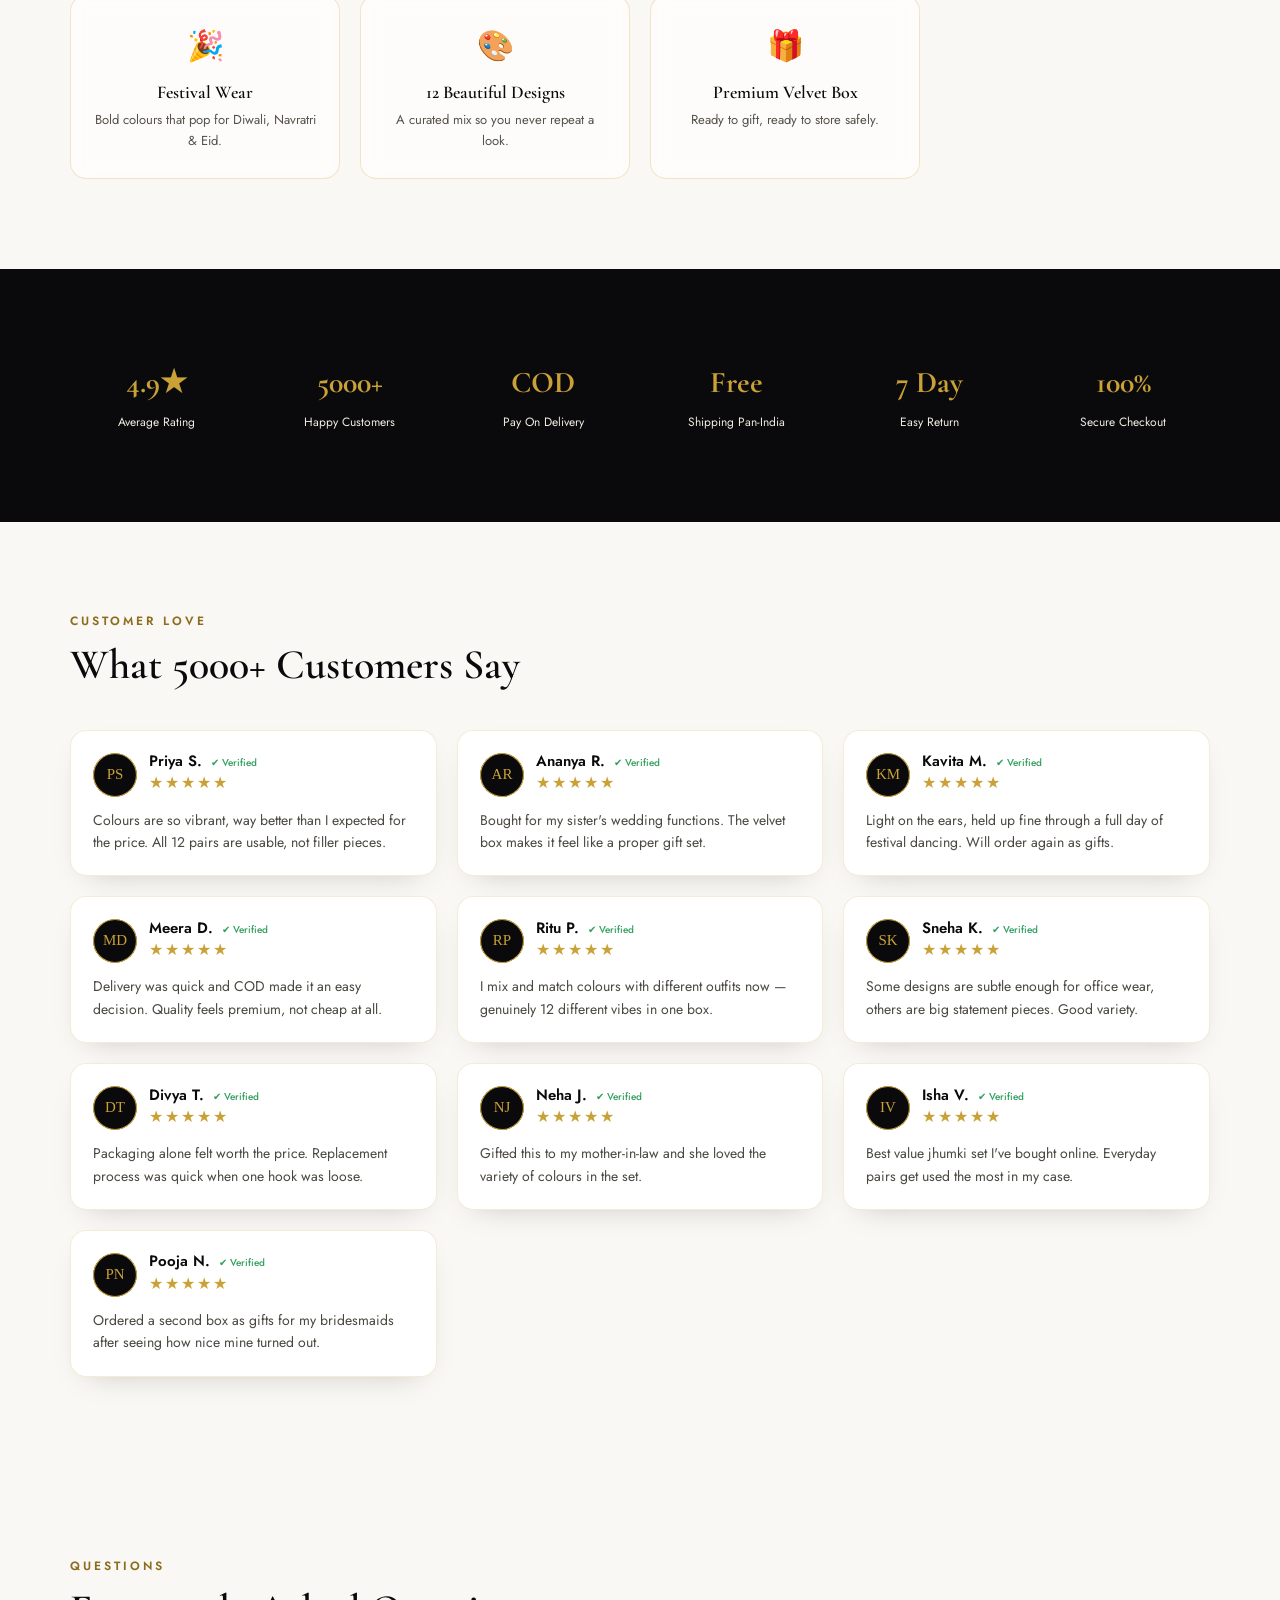
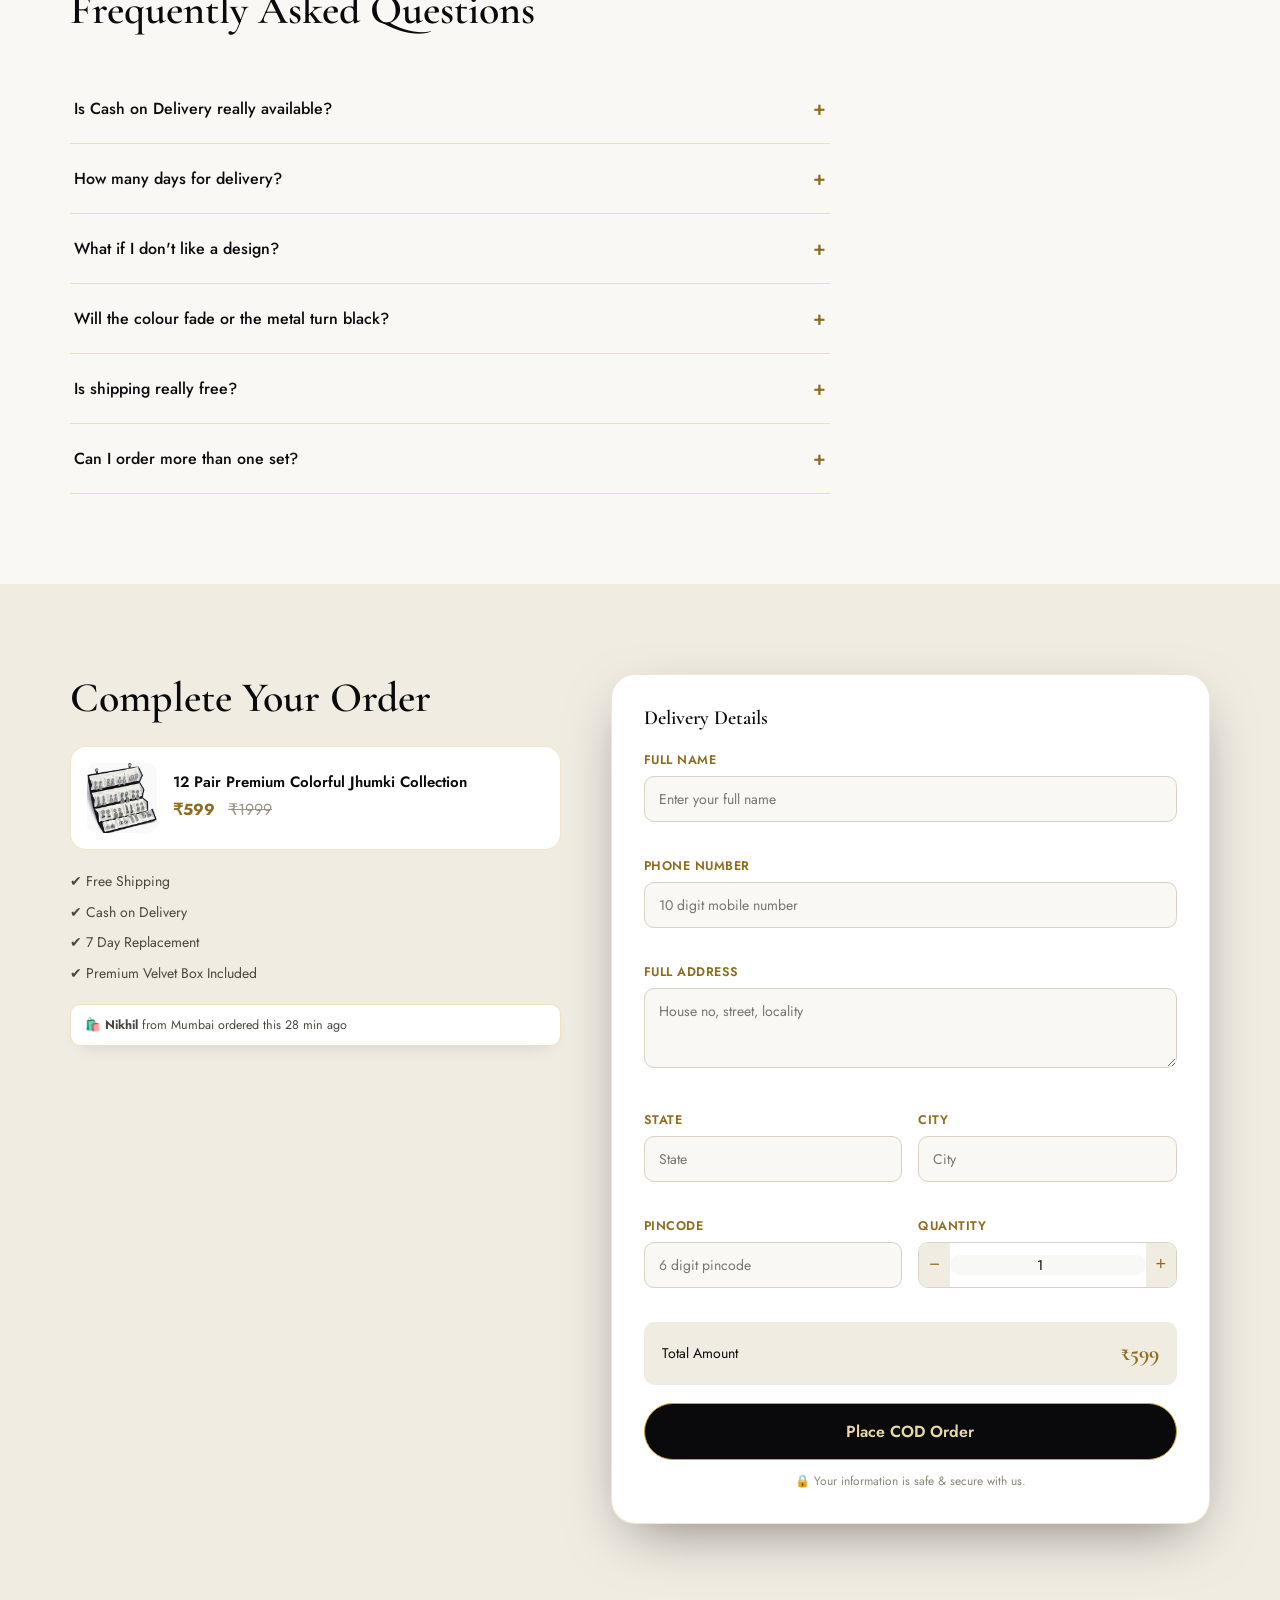
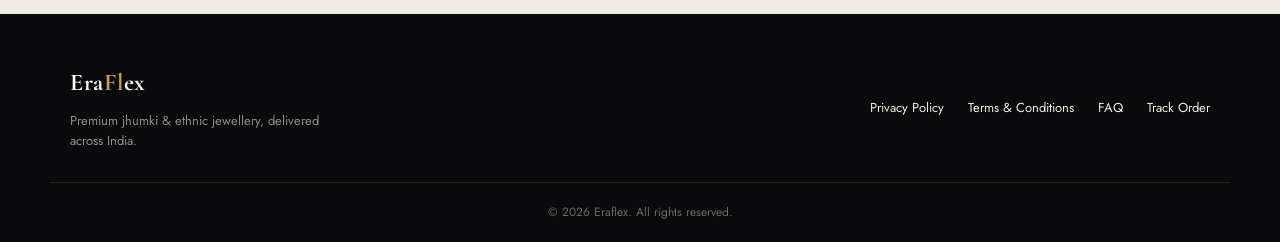
==== commit 406b1af0: "Update index.html" ====
--- a/index.html
+++ b/index.html
@@ -61,12 +61,13 @@
   <div class="container header-inner">
     <a href="#top" class="logo">Era<span>Fl</span>ex</a>
     <nav class="main-nav" id="mainNav">
-      <a href="#features">Features</a>
-      <a href="#gallery">Gallery</a>
-      <a href="#reviews">Reviews</a>
-      <a href="#faq">FAQ</a>
-      <a href="#order">Order</a>
-    </nav>
+  <a href="#features">Features</a>
+  <a href="#gallery">Gallery</a>
+  <a href="#reviews">Reviews</a>
+  <a href="#faq">FAQ</a>
+  <a href="track-order.html">Track Order</a>
+  <a href="#order">Order</a>
+</nav>
     <a href="#order" class="btn btn-gold header-order-btn">Order Now</a>
     <button class="nav-toggle" id="navToggle" aria-label="Toggle menu">
       <span></span><span></span><span></span>
@@ -423,10 +424,11 @@
       <p>Premium jhumki &amp; ethnic jewellery, delivered across India.</p>
     </div>
     <div class="footer-links">
-      <a href="#privacy" id="privacyLink">Privacy Policy</a>
-      <a href="#terms" id="termsLink">Terms &amp; Conditions</a>
-      <a href="#faq">FAQ</a>
-    </div>
+  <a href="#privacy" id="privacyLink">Privacy Policy</a>
+  <a href="#terms" id="termsLink">Terms &amp; Conditions</a>
+  <a href="#faq">FAQ</a>
+  <a href="track-order.html">Track Order</a>
+</div>
   </div>
   <div class="container footer-bottom">
     <p>&copy; <span id="year"></span> Eraflex. All rights reserved.</p>
